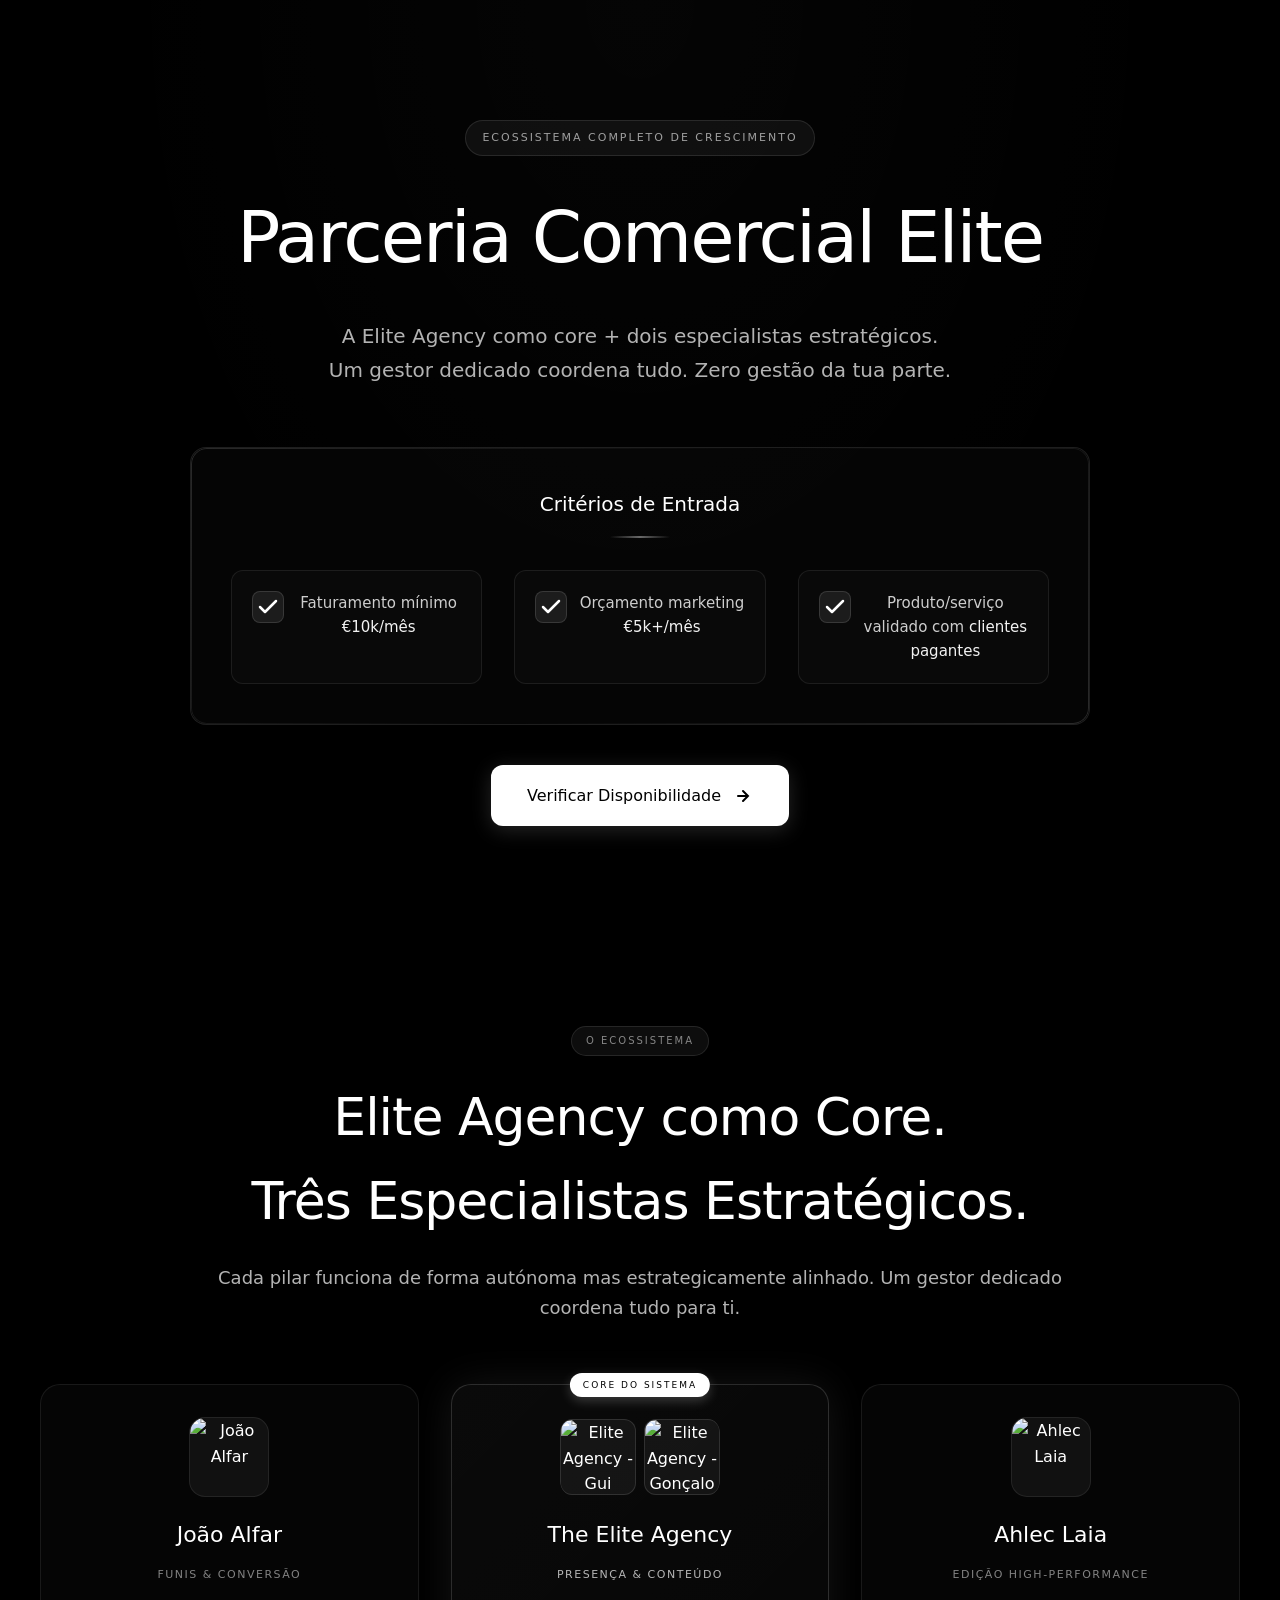
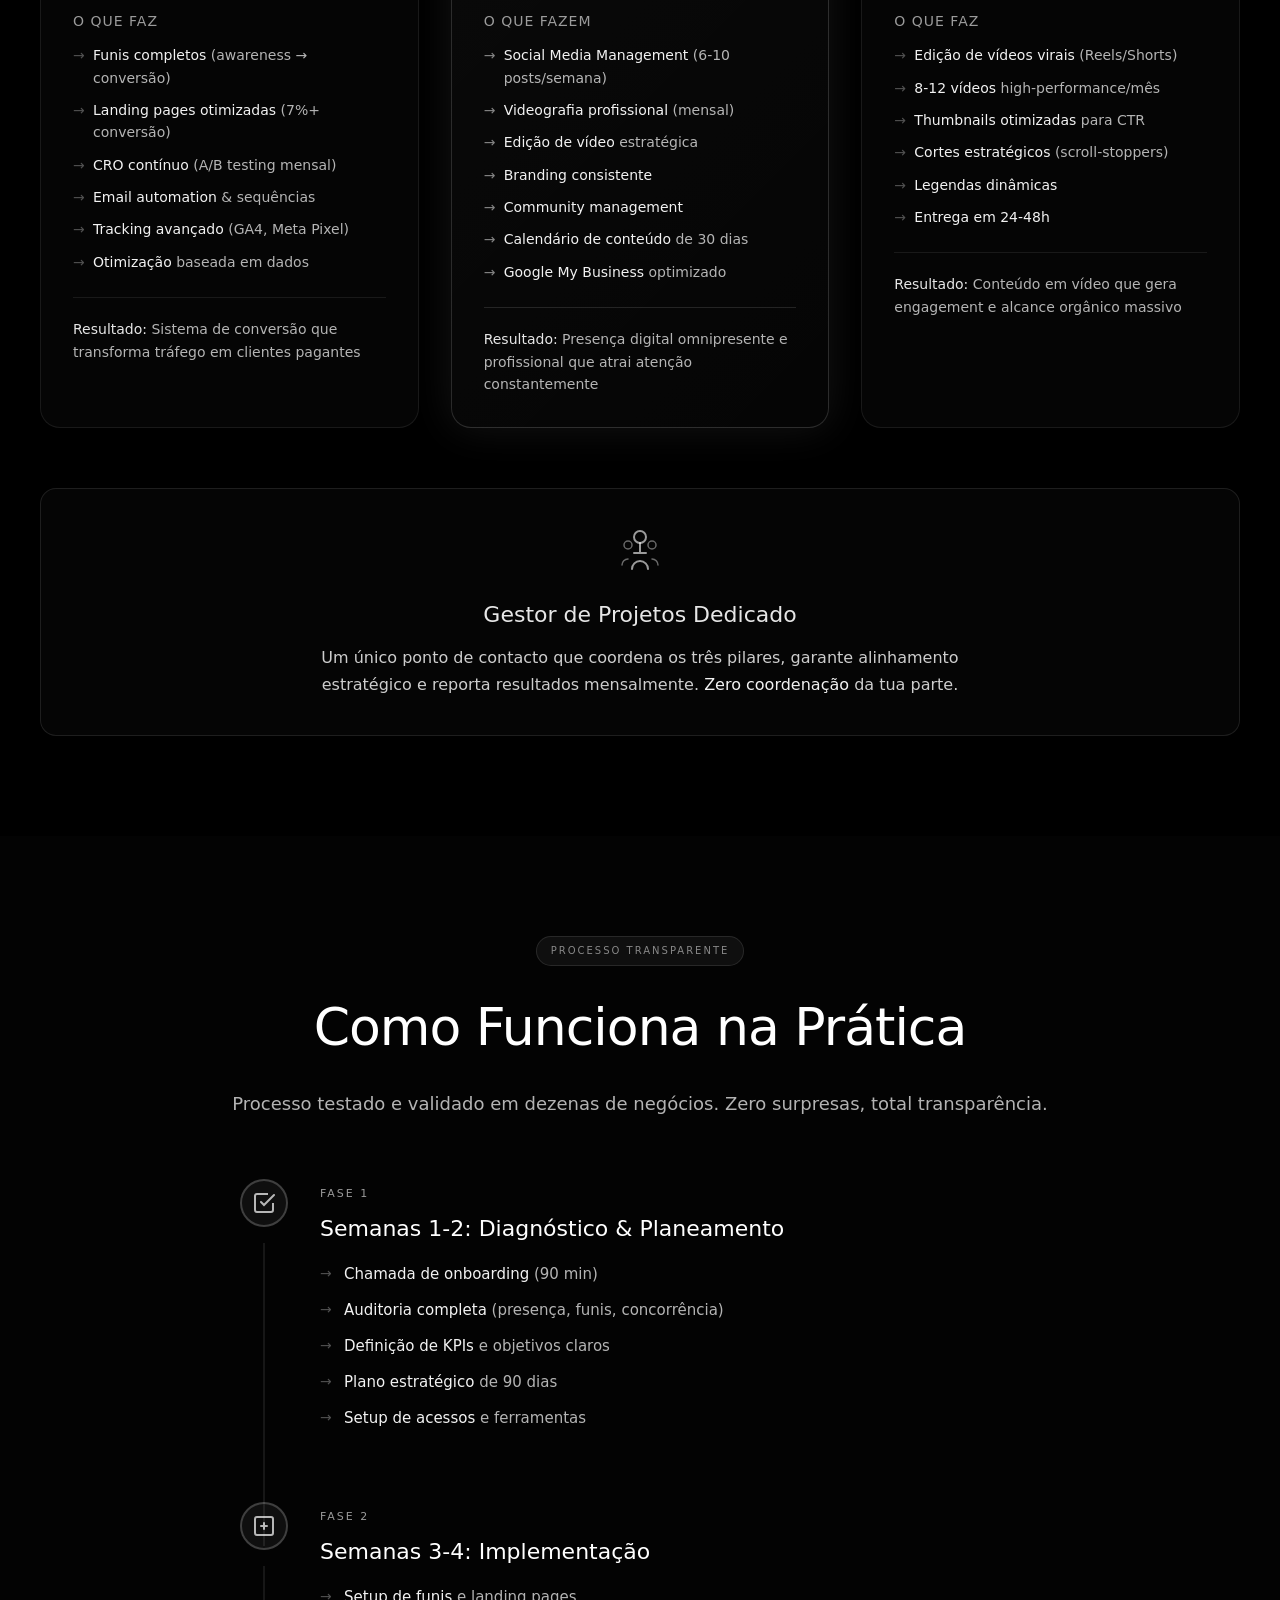
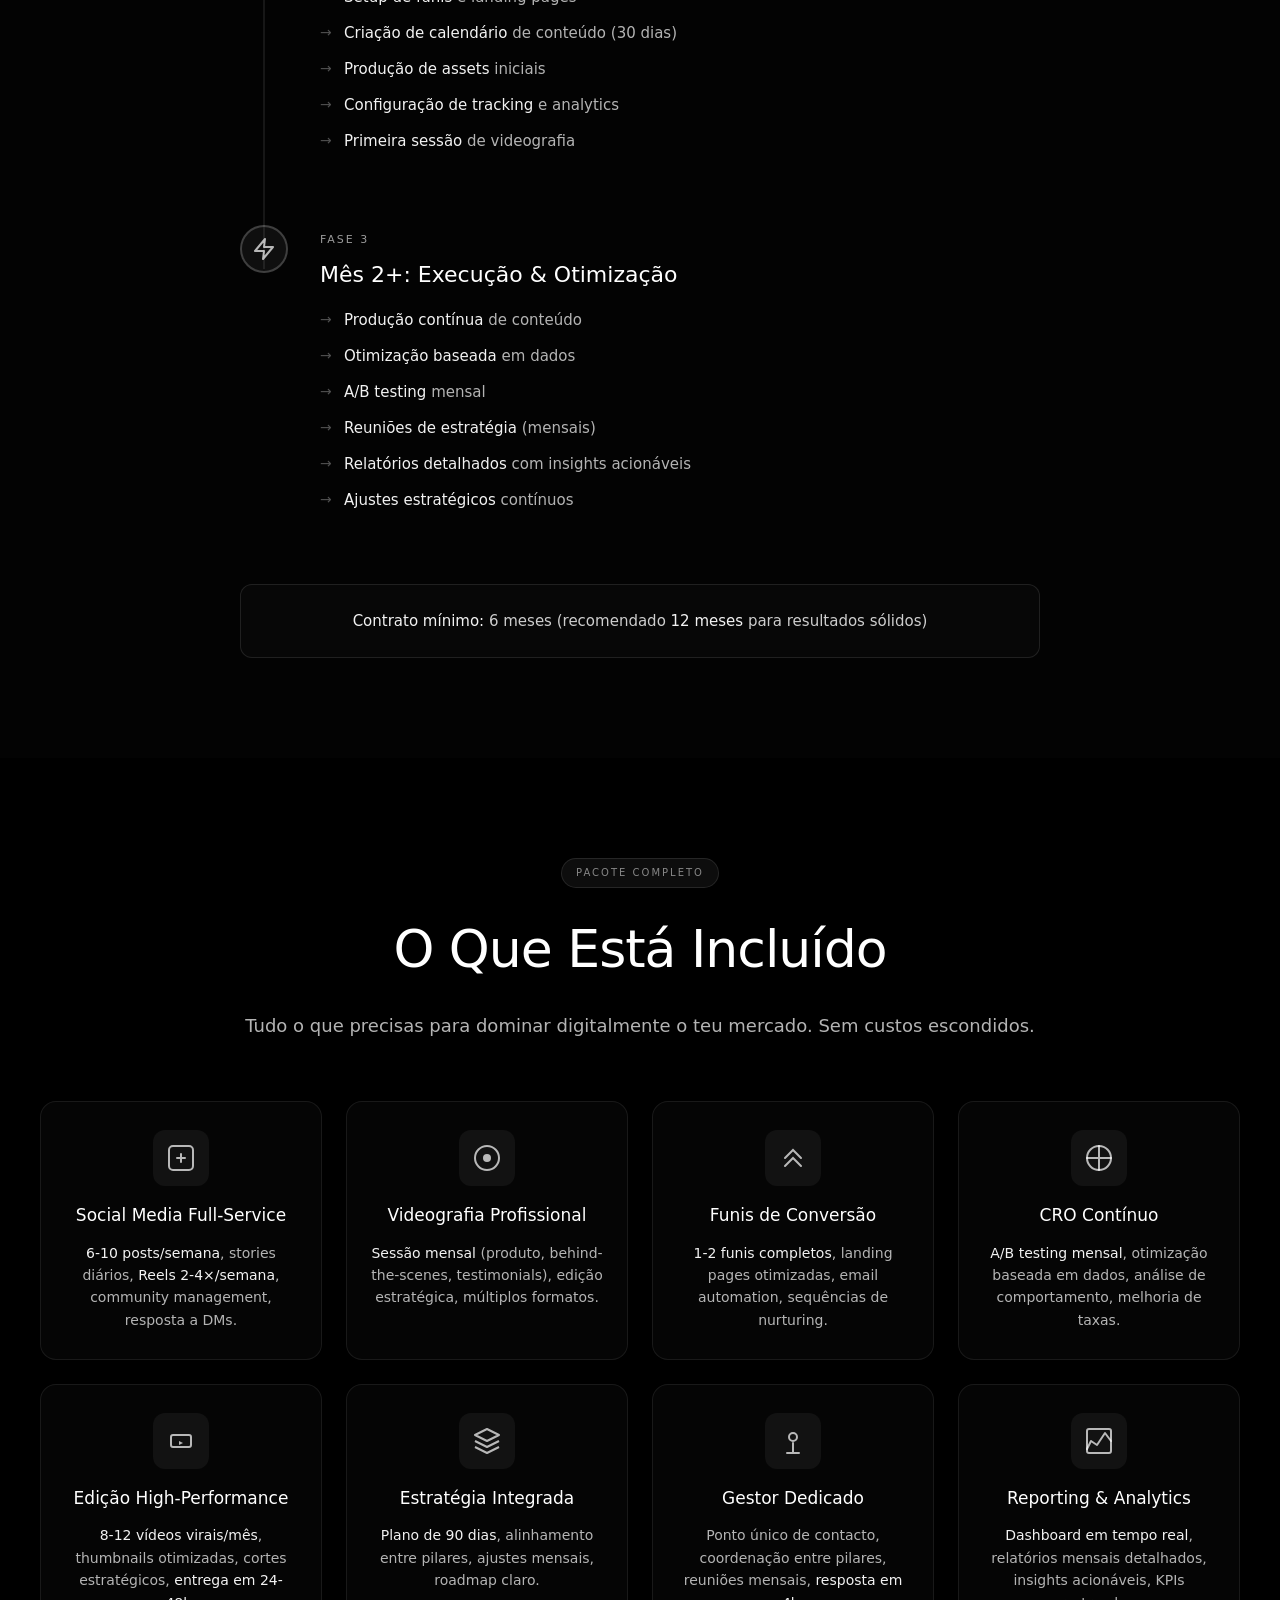
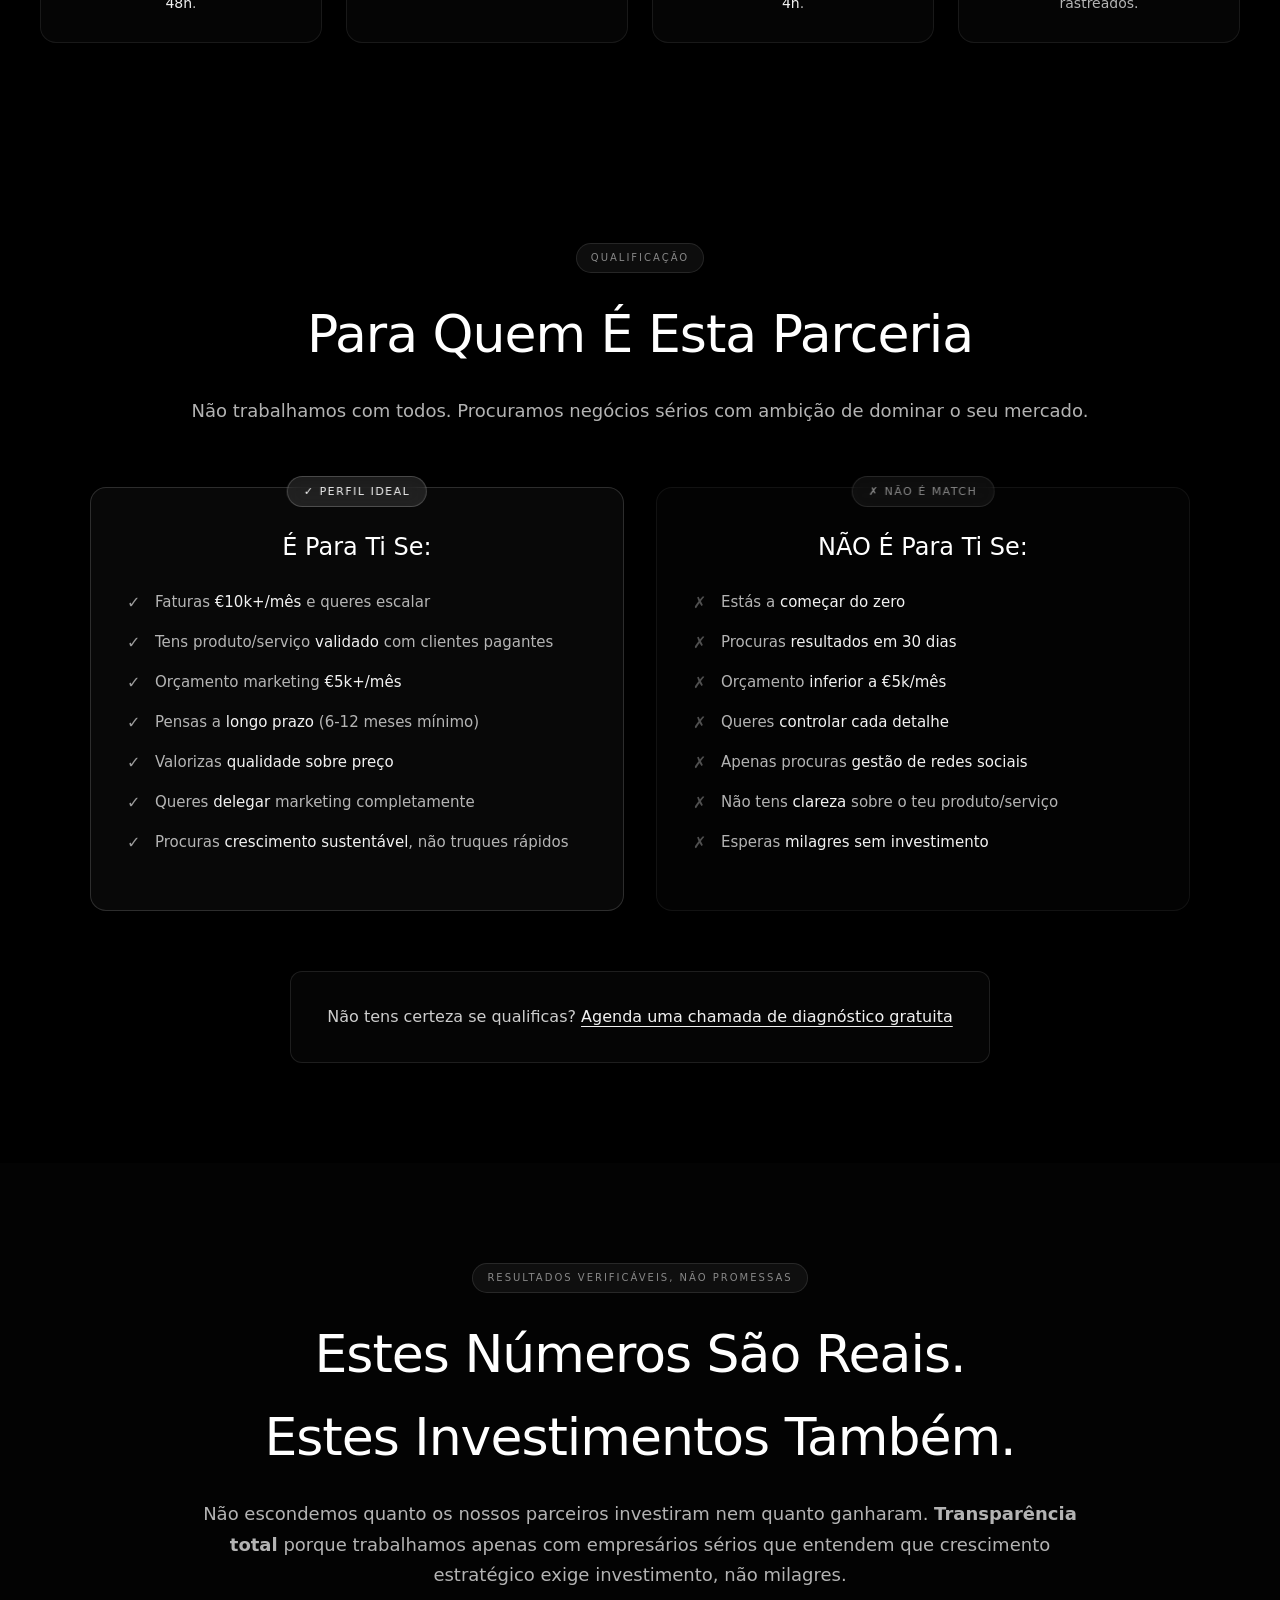
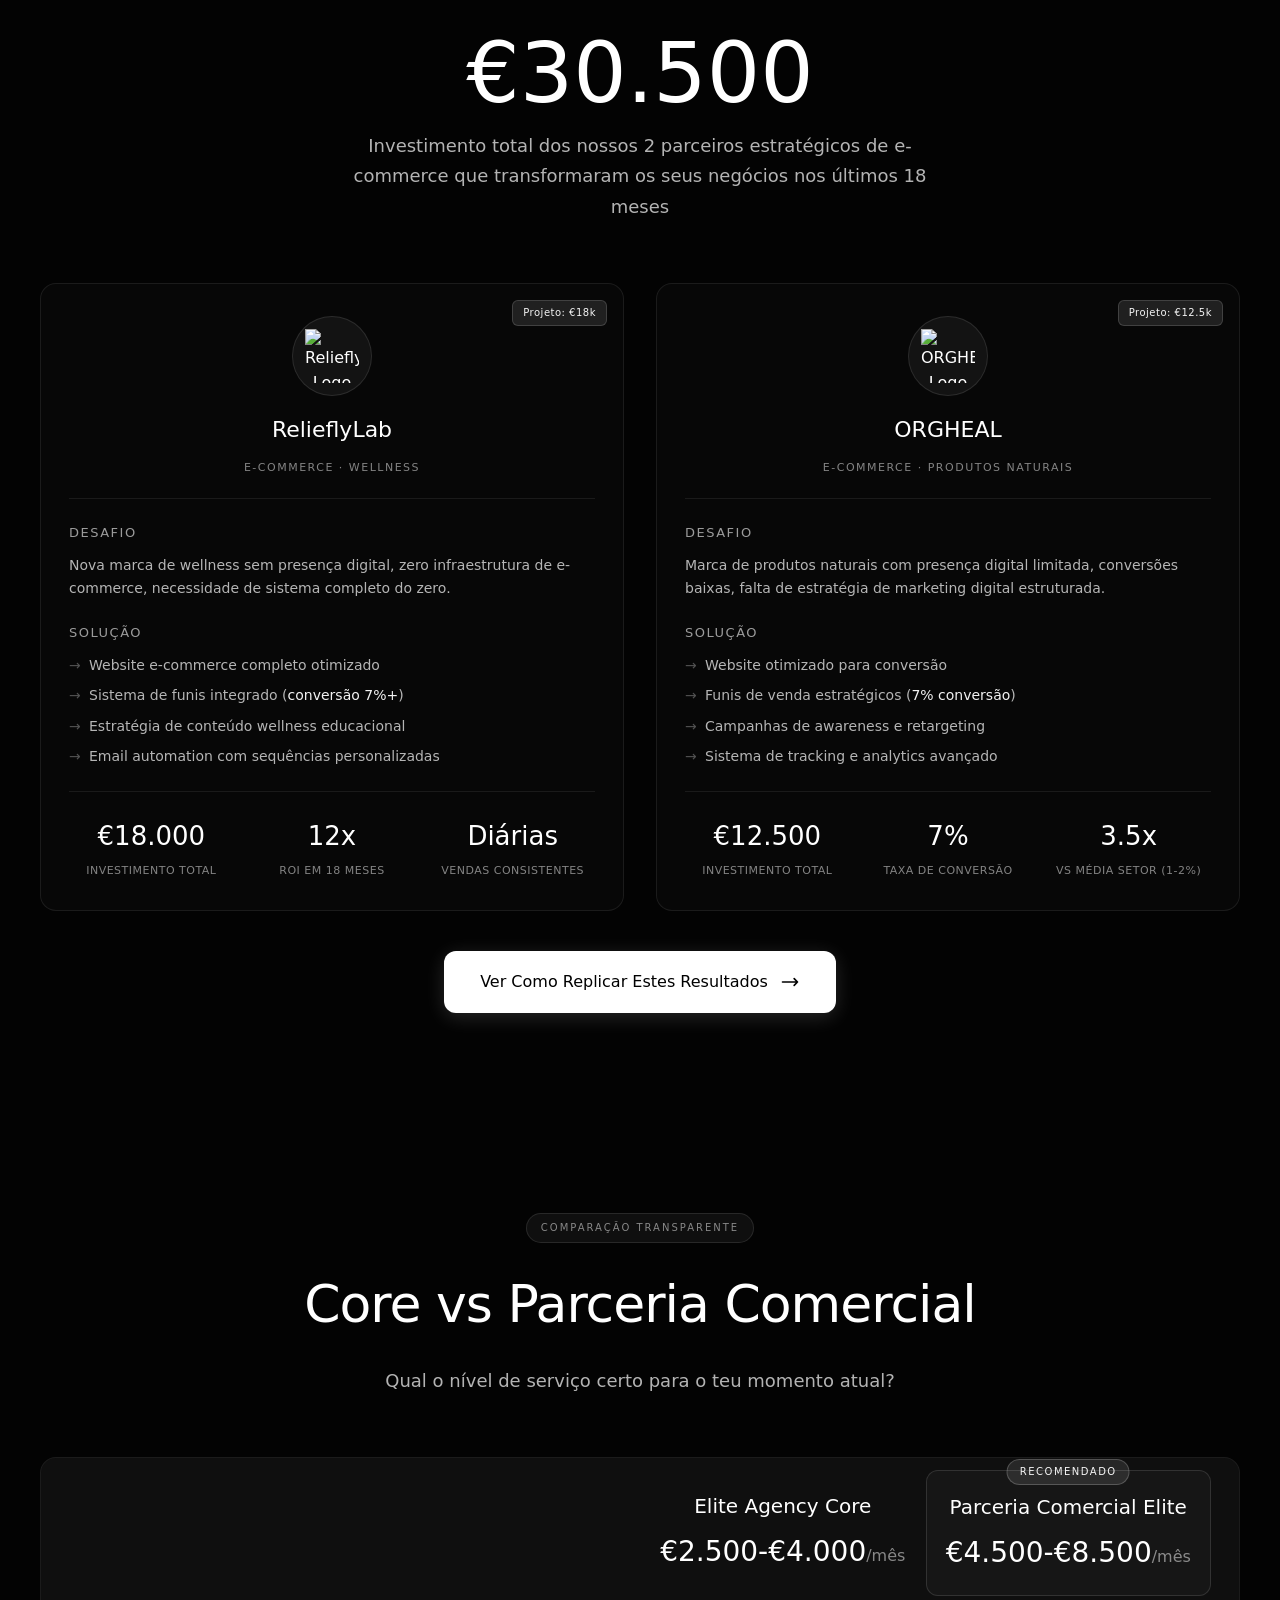
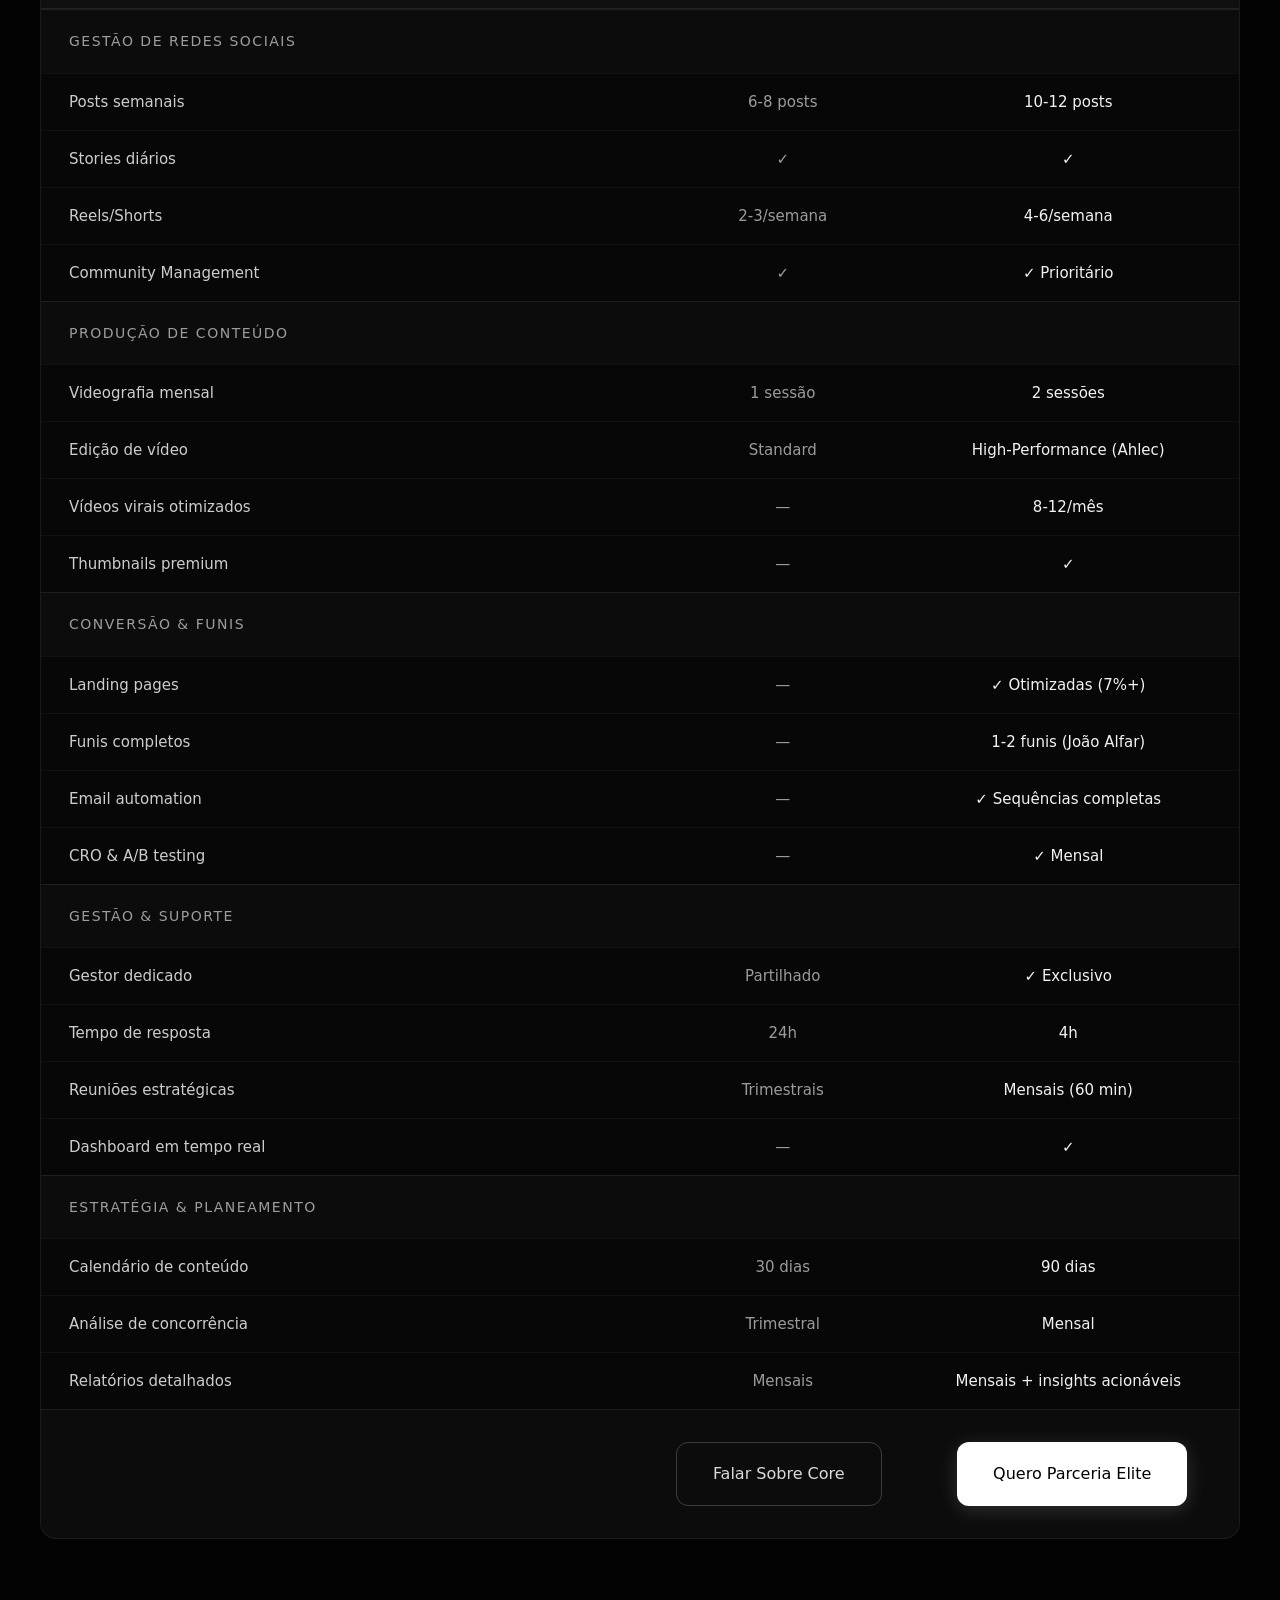
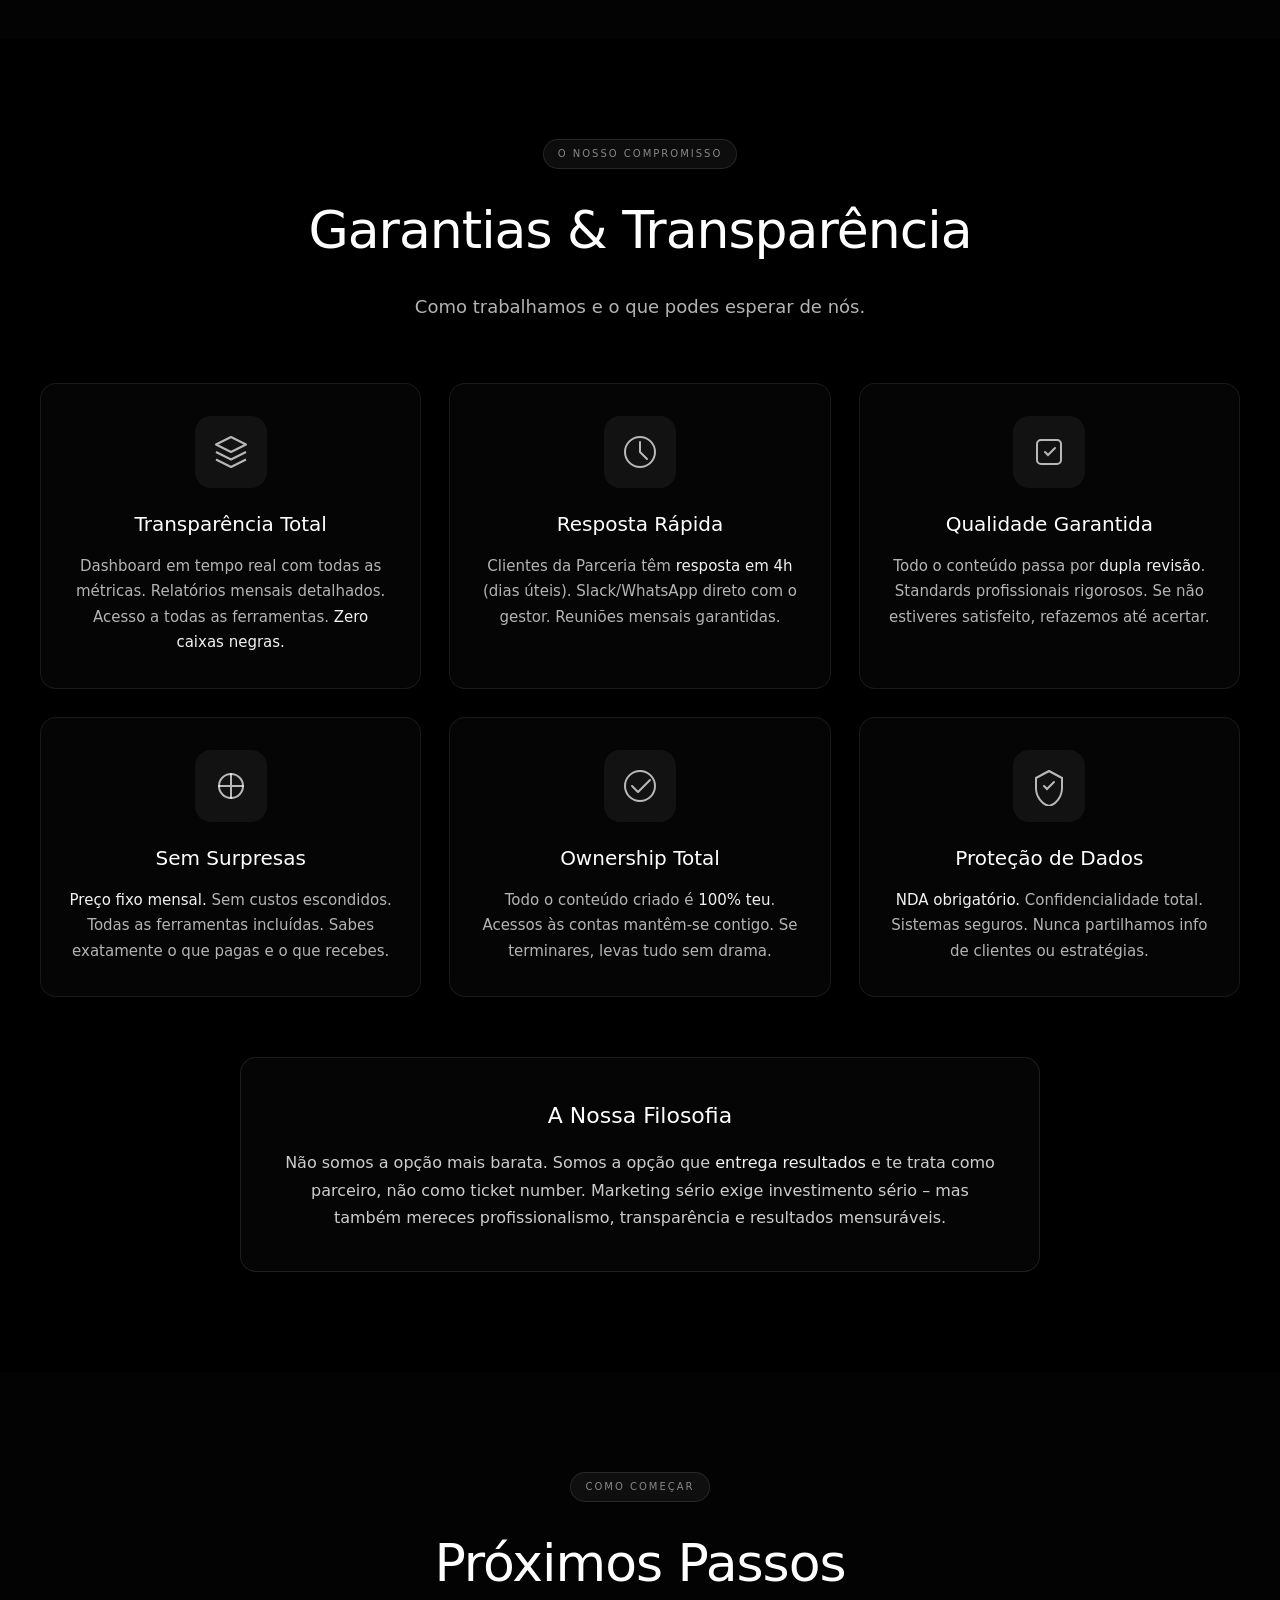
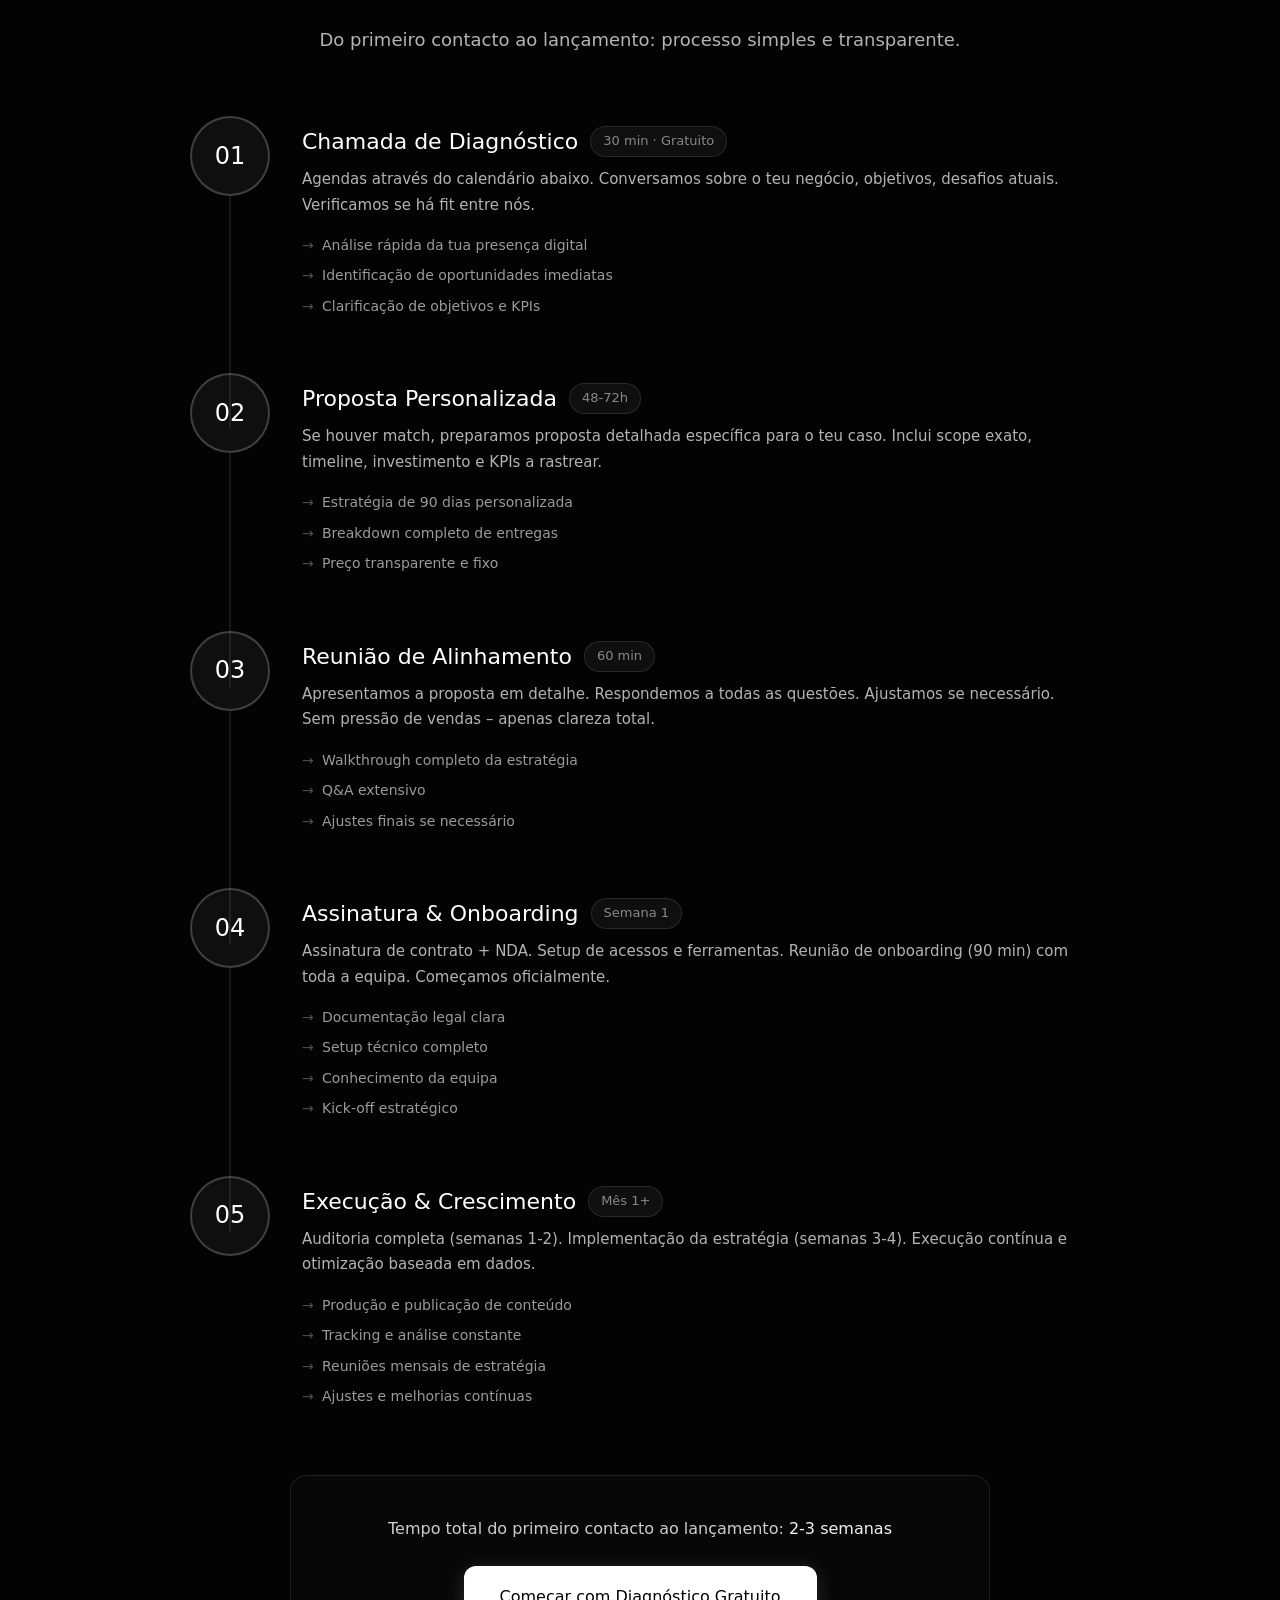
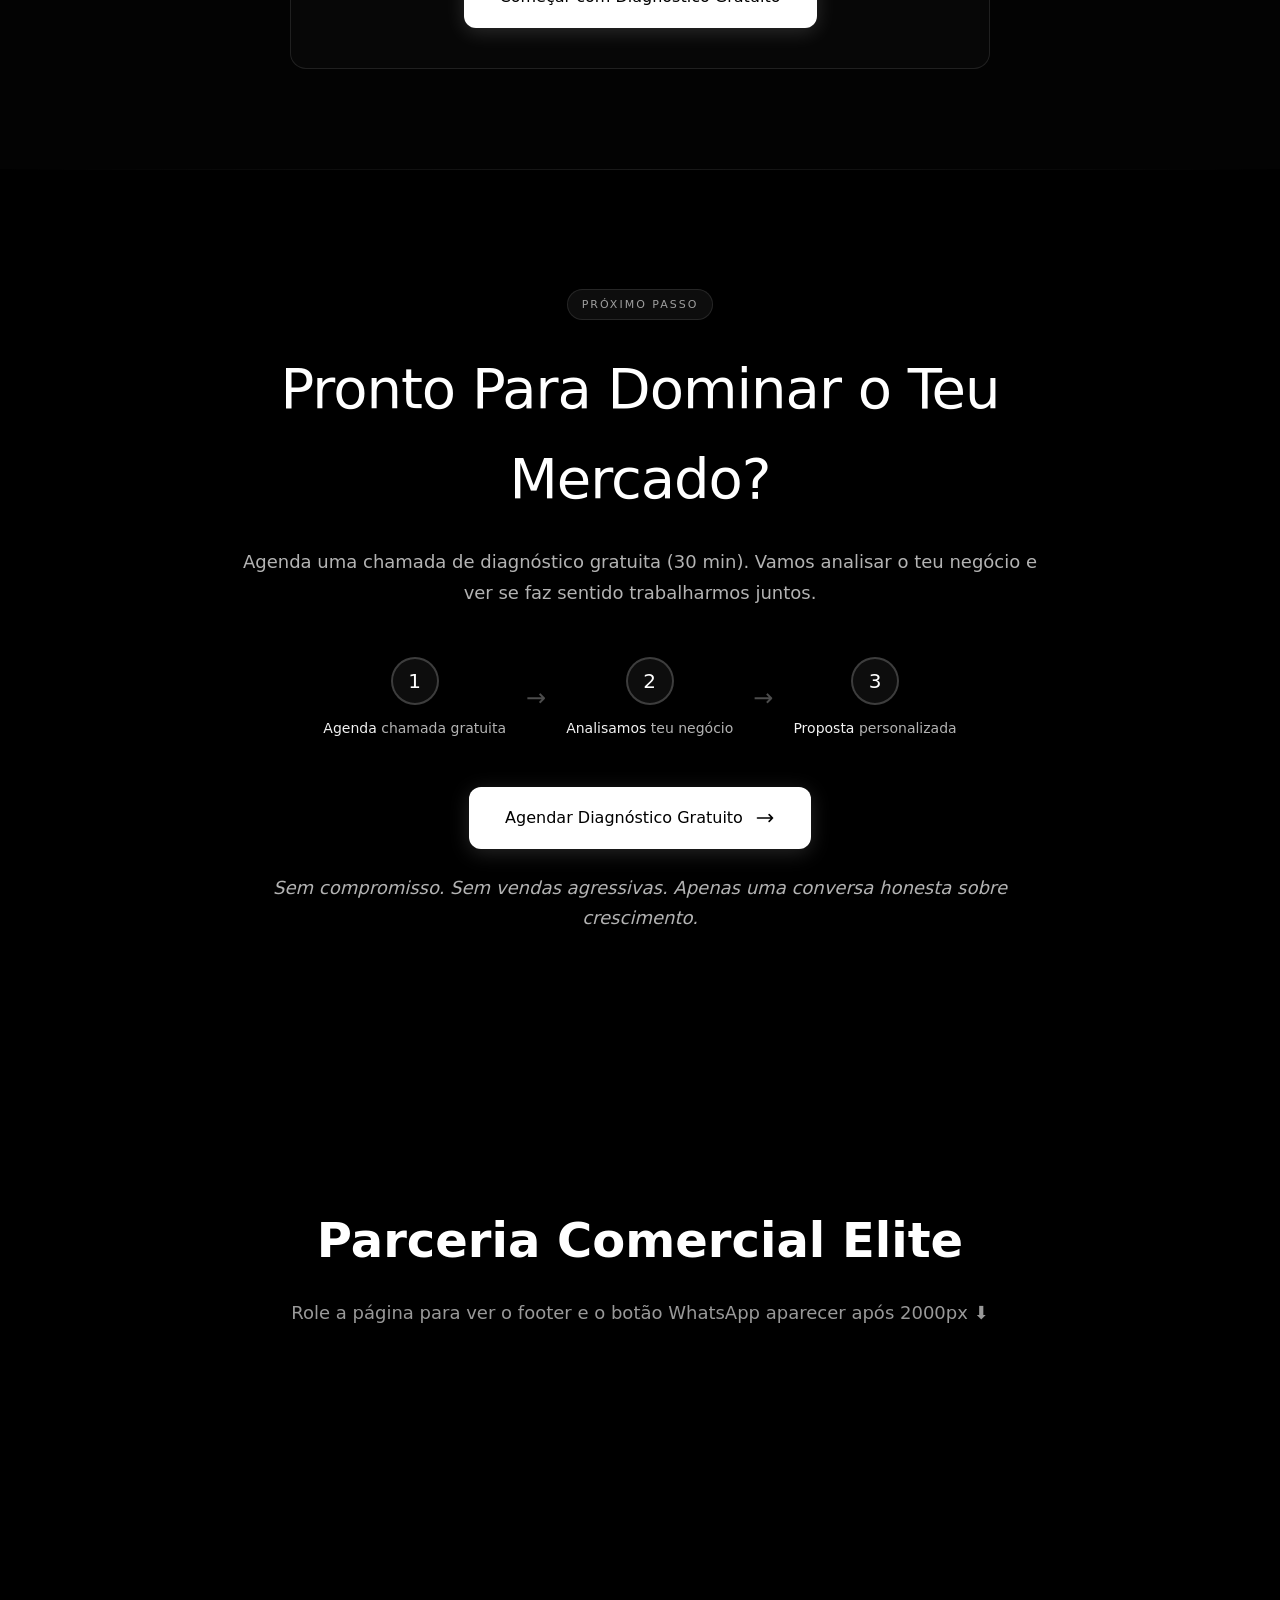
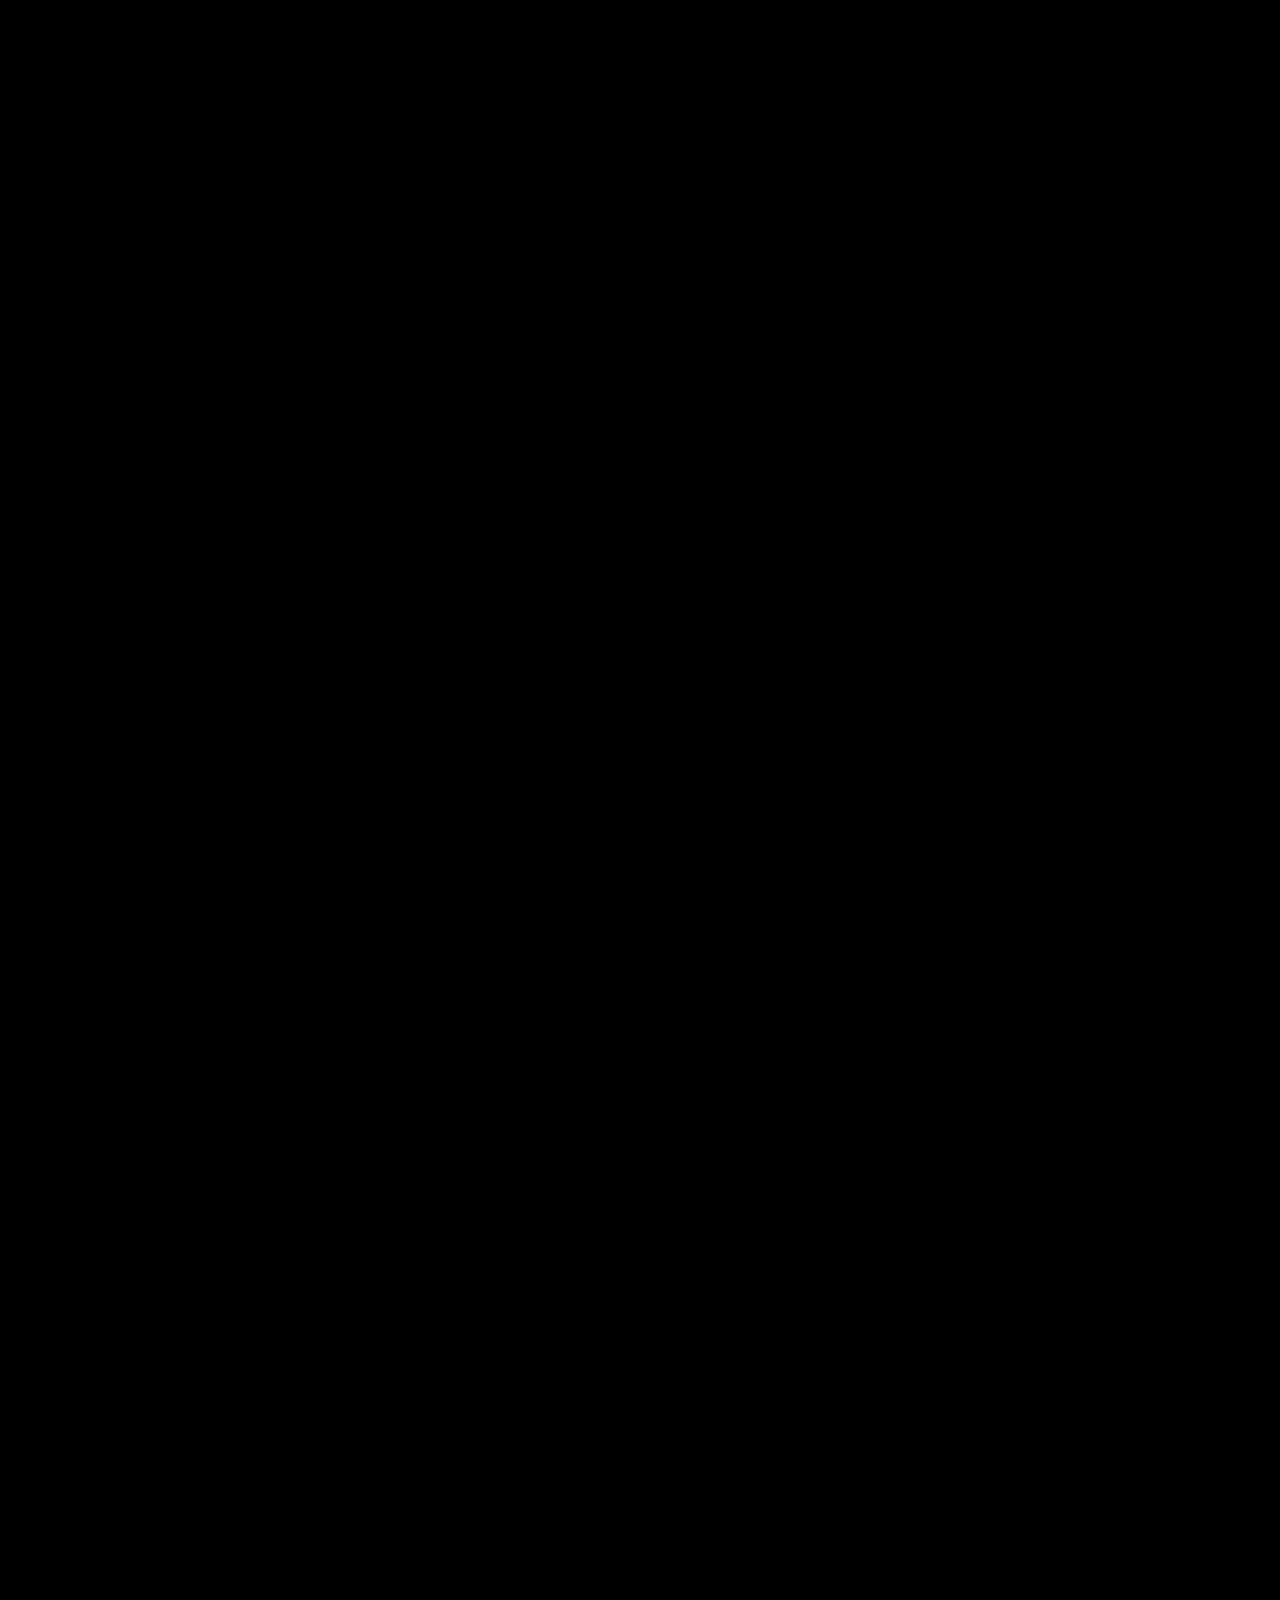
==== parceiro-comercial.html @ 6587f7e4 "Create parceiro-comercial.html" ====
<!DOCTYPE html>
<html lang="pt">
<head>
    <meta charset="UTF-8">
    <meta name="viewport" content="width=device-width, initial-scale=1.0, maximum-scale=5.0">
    <title>Parceria Comercial Elite — The Elite Agency</title>
    
    <!-- Favicon -->
    <link rel="icon" type="image/png" href="https://res.cloudinary.com/dooigd0d3/image/upload/v1766771870/GENERATION-removebg-preview_yfwn01.png">
    
    <style>
        /* ========== GLOBAL RESET & BASE ========== */
        * { margin: 0; padding: 0; box-sizing: border-box; }
        
        html, body {
            overflow-x: hidden;
            width: 100%;
            max-width: 100%;
        }
        
        body { 
            font-family: -apple-system, BlinkMacSystemFont, 'SF Pro Display', 'Inter', system-ui, sans-serif; 
            background: #000; 
            color: #fff; 
            line-height: 1.6; 
            -webkit-font-smoothing: antialiased;
        }
        
        .container { 
            max-width: 1400px; 
            margin: 0 auto; 
            padding: 0 40px;
            width: 100%;
        }
        
        .section { 
            padding: clamp(60px, 10vw, 140px) 0; 
            position: relative;
            width: 100%;
        }

        /* ========== SECTION 1: HERO + CRITÉRIOS ========== */
        .hero-partnership {
            padding: 120px 0 100px;
            text-align: center;
            background: radial-gradient(ellipse at top, rgba(255, 255, 255, 0.02) 0%, transparent 60%);
        }

        .hero-label {
            display: inline-block;
            font-size: 11px;
            font-weight: 400;
            letter-spacing: 2px;
            text-transform: uppercase;
            color: rgba(255, 255, 255, 0.6);
            background: rgba(255, 255, 255, 0.05);
            padding: 8px 16px;
            border-radius: 20px;
            border: 1px solid rgba(255, 255, 255, 0.1);
            margin-bottom: 24px;
        }

        .hero-title {
            font-size: clamp(48px, 8vw, 72px);
            font-weight: 200;
            margin-bottom: 24px;
            letter-spacing: -2px;
            color: #ffffff;
        }

        .hero-title strong {
            font-weight: 500;
        }

        .hero-description {
            font-size: 20px;
            font-weight: 200;
            color: rgba(255, 255, 255, 0.7);
            max-width: 800px;
            margin: 0 auto 60px;
            line-height: 1.7;
        }

        .qualification-box {
            max-width: 900px;
            margin: 0 auto 40px;
            background: rgba(255, 255, 255, 0.02);
            border: 1px solid rgba(255, 255, 255, 0.1);
            border-radius: 16px;
            padding: 40px;
            position: relative;
        }

        .qualification-box::before {
            content: '';
            position: absolute;
            inset: 0;
            border-radius: 16px;
            padding: 1px;
            background: linear-gradient(135deg, rgba(255, 255, 255, 0.15) 0%, transparent 50%, rgba(255, 255, 255, 0.15) 100%);
            -webkit-mask: linear-gradient(#fff 0 0) content-box, linear-gradient(#fff 0 0);
            -webkit-mask-composite: xor;
            mask-composite: exclude;
            pointer-events: none;
        }

        .qualification-box h3 {
            font-size: 20px;
            font-weight: 400;
            margin-bottom: 32px;
            text-align: center;
            color: #ffffff;
            position: relative;
        }

        .qualification-box h3::after {
            content: '';
            display: block;
            width: 60px;
            height: 2px;
            background: linear-gradient(90deg, transparent 0%, rgba(255, 255, 255, 0.4) 50%, transparent 100%);
            margin: 16px auto 0;
        }

        .criteria-grid {
            display: grid;
            grid-template-columns: repeat(3, 1fr);
            gap: 32px;
        }

        .criterion {
            display: flex;
            align-items: flex-start;
            gap: 12px;
            padding: 20px;
            background: rgba(255, 255, 255, 0.02);
            border: 1px solid rgba(255, 255, 255, 0.08);
            border-radius: 12px;
            transition: all 0.3s ease;
        }

        .criterion:hover {
            background: rgba(255, 255, 255, 0.04);
            border-color: rgba(255, 255, 255, 0.15);
            transform: translateY(-2px);
        }

        .criterion-icon {
            flex-shrink: 0;
            width: 32px;
            height: 32px;
            background: rgba(255, 255, 255, 0.08);
            border-radius: 8px;
            display: flex;
            align-items: center;
            justify-content: center;
            border: 1px solid rgba(255, 255, 255, 0.12);
        }

        .criterion-icon svg {
            stroke: rgba(255, 255, 255, 0.9);
        }

        .criterion p {
            font-size: 15px;
            font-weight: 200;
            color: rgba(255, 255, 255, 0.8);
            line-height: 1.6;
            margin: 0;
        }

        .criterion strong {
            color: rgba(255, 255, 255, 0.95);
            font-weight: 500;
        }

        .hero-cta {
            display: inline-flex;
            align-items: center;
            gap: 12px;
            background: #ffffff;
            color: #000000;
            padding: 18px 36px;
            border-radius: 12px;
            font-size: 16px;
            font-weight: 400;
            text-decoration: none;
            transition: all 0.3s ease;
            box-shadow: 0 4px 20px rgba(255, 255, 255, 0.15);
        }

        .hero-cta:hover {
            transform: translateY(-2px);
            box-shadow: 0 8px 32px rgba(255, 255, 255, 0.25);
        }

        .hero-cta svg {
            transition: transform 0.3s ease;
        }

        .hero-cta:hover svg {
            transform: translateX(4px);
        }

        /* ========== SECTION 2: ECOSSISTEMA (3 PILARES) ========== */
        .ecosystem {
            padding: 100px 0;
            background: #000000;
        }

        .section-label {
            display: inline-block;
            font-size: 10px;
            font-weight: 400;
            letter-spacing: 2px;
            text-transform: uppercase;
            color: rgba(255, 255, 255, 0.5);
            background: rgba(255, 255, 255, 0.05);
            padding: 6px 14px;
            border-radius: 20px;
            border: 1px solid rgba(255, 255, 255, 0.1);
            margin-bottom: 20px;
        }

        .section-intro {
            text-align: center;
            max-width: 800px;
            margin: 0 auto 80px;
        }

        .section-intro h2 {
            font-size: clamp(36px, 5vw, 52px);
            font-weight: 200;
            margin-bottom: 20px;
            letter-spacing: -1px;
            color: #ffffff;
        }

        .section-intro h2 strong {
            font-weight: 500;
        }

        .section-intro p {
            font-size: 18px;
            font-weight: 200;
            color: rgba(255, 255, 255, 0.7);
            line-height: 1.7;
        }

        .pillars-grid {
            display: grid;
            grid-template-columns: repeat(3, 1fr);
            gap: 32px;
            margin-bottom: 60px;
        }

        .pillar-card {
            background: rgba(255, 255, 255, 0.02);
            border: 1px solid rgba(255, 255, 255, 0.08);
            border-radius: 20px;
            padding: 32px;
            position: relative;
            transition: all 0.3s ease;
        }

        .pillar-card:hover {
            transform: translateY(-4px);
            border-color: rgba(255, 255, 255, 0.15);
        }

        .pillar-card.core {
            border-color: rgba(255, 255, 255, 0.15);
            background: linear-gradient(135deg, rgba(255, 255, 255, 0.04) 0%, rgba(255, 255, 255, 0.02) 100%);
            box-shadow: 0 0 40px rgba(255, 255, 255, 0.08);
        }

        .pillar-card.core:hover {
            border-color: rgba(255, 255, 255, 0.25);
            box-shadow: 0 0 60px rgba(255, 255, 255, 0.12);
        }

        .pillar-badge {
            position: absolute;
            top: -12px;
            left: 50%;
            transform: translateX(-50%);
            font-size: 9px;
            font-weight: 500;
            letter-spacing: 2px;
            text-transform: uppercase;
            padding: 4px 12px;
            border-radius: 20px;
        }

        .pillar-badge.core-badge {
            color: #000000;
            background: #ffffff;
            border: 1px solid rgba(255, 255, 255, 0.3);
            box-shadow: 0 4px 12px rgba(255, 255, 255, 0.2);
        }

        .pillar-header {
            margin-bottom: 24px;
            text-align: center;
        }

        .pillar-logo {
            width: 80px;
            height: 80px;
            background: rgba(255, 255, 255, 0.05);
            border-radius: 16px;
            display: flex;
            align-items: center;
            justify-content: center;
            margin: 0 auto 20px;
            overflow: hidden;
            border: 1px solid rgba(255, 255, 255, 0.08);
        }

        .pillar-logo img {
            width: 100%;
            height: 100%;
            object-fit: cover;
        }

        .pillar-logo.dual {
            width: 160px;
            display: flex;
            gap: 8px;
            padding: 0;
            background: transparent;
            border: none;
        }

        .pillar-logo.dual img {
            width: 76px;
            height: 76px;
            border-radius: 12px;
            border: 1px solid rgba(255, 255, 255, 0.12);
            background: rgba(255, 255, 255, 0.05);
            object-fit: cover;
        }

        .pillar-card.core .pillar-logo:not(.dual) {
            background: rgba(255, 255, 255, 0.08);
            border: 1px solid rgba(255, 255, 255, 0.12);
        }

        .pillar-header h3 {
            font-size: 22px;
            font-weight: 400;
            margin-bottom: 8px;
            color: #ffffff;
        }

        .pillar-tag {
            font-size: 11px;
            font-weight: 400;
            letter-spacing: 1.5px;
            text-transform: uppercase;
            color: rgba(255, 255, 255, 0.5);
        }

        .pillar-tag.gold {
            color: rgba(255, 255, 255, 0.7);
            font-weight: 400;
        }

        .pillar-body h4 {
            font-size: 14px;
            font-weight: 400;
            color: rgba(255, 255, 255, 0.6);
            margin-bottom: 12px;
            text-transform: uppercase;
            letter-spacing: 1px;
        }

        .pillar-body ul {
            list-style: none;
            margin-bottom: 24px;
        }

        .pillar-body li {
            font-size: 14px;
            font-weight: 200;
            color: rgba(255, 255, 255, 0.7);
            padding-left: 20px;
            position: relative;
            margin-bottom: 10px;
            line-height: 1.6;
        }

        .pillar-body li strong {
            font-weight: 500;
            color: rgba(255, 255, 255, 0.95);
        }

        .pillar-body li::before {
            content: '→';
            position: absolute;
            left: 0;
            color: rgba(255, 255, 255, 0.3);
            font-size: 14px;
        }

        .pillar-card.core .pillar-body li::before {
            color: rgba(255, 255, 255, 0.5);
        }

        .pillar-result {
            padding-top: 20px;
            border-top: 1px solid rgba(255, 255, 255, 0.08);
            font-size: 14px;
            font-weight: 200;
            color: rgba(255, 255, 255, 0.7);
            line-height: 1.6;
        }

        .pillar-result.gold {
            border-top-color: rgba(255, 255, 255, 0.12);
        }

        .pillar-result strong {
            font-weight: 500;
            color: rgba(255, 255, 255, 0.9);
        }

        .coordination-box {
            background: rgba(255, 255, 255, 0.02);
            border: 1px solid rgba(255, 255, 255, 0.1);
            border-radius: 16px;
            padding: 36px;
            text-align: center;
        }

        .coordination-box h4 {
            font-size: 22px;
            font-weight: 400;
            color: rgba(255, 255, 255, 0.9);
            margin-bottom: 12px;
        }

        .coordination-box p {
            font-size: 16px;
            font-weight: 200;
            color: rgba(255, 255, 255, 0.8);
            max-width: 700px;
            margin: 0 auto;
            line-height: 1.7;
        }

        .coordination-box p strong {
            font-weight: 500;
            color: rgba(255, 255, 255, 0.95);
        }

        /* ========== SECTION 3: COMO FUNCIONA (TIMELINE) ========== */
        .how-it-works {
            padding: 100px 0;
            background: rgba(255, 255, 255, 0.01);
        }

        .timeline {
            max-width: 800px;
            margin: 0 auto 60px;
        }

        .timeline-item {
            display: flex;
            gap: 32px;
            margin-bottom: 60px;
            position: relative;
        }

        .timeline-item::before {
            content: '';
            position: absolute;
            left: 23px;
            top: 64px;
            width: 2px;
            height: calc(100% + 40px);
            background: rgba(255, 255, 255, 0.08);
        }

        .timeline-item:last-child::before {
            display: none;
        }

        .timeline-marker {
            width: 48px;
            height: 48px;
            background: rgba(255, 255, 255, 0.05);
            border: 2px solid rgba(255, 255, 255, 0.2);
            border-radius: 50%;
            display: flex;
            align-items: center;
            justify-content: center;
            flex-shrink: 0;
            transition: all 0.3s ease;
        }

        .timeline-item:hover .timeline-marker {
            background: rgba(255, 255, 255, 0.08);
            border-color: rgba(255, 255, 255, 0.3);
        }

        .timeline-item:hover .timeline-marker svg {
            stroke: rgba(255, 255, 255, 0.95);
        }

        .timeline-content {
            flex: 1;
        }

        .timeline-phase {
            display: inline-block;
            font-size: 11px;
            font-weight: 500;
            letter-spacing: 2px;
            text-transform: uppercase;
            color: rgba(255, 255, 255, 0.6);
            margin-bottom: 8px;
        }

        .timeline-content h3 {
            font-size: 22px;
            font-weight: 200;
            margin-bottom: 16px;
            color: #ffffff;
        }

        .timeline-content h3 strong {
            font-weight: 500;
        }

        .timeline-content ul {
            list-style: none;
        }

        .timeline-content li {
            font-size: 15px;
            font-weight: 200;
            color: rgba(255, 255, 255, 0.7);
            padding-left: 24px;
            position: relative;
            margin-bottom: 12px;
            line-height: 1.6;
        }

        .timeline-content li strong {
            font-weight: 500;
            color: rgba(255, 255, 255, 0.95);
        }

        .timeline-content li::before {
            content: '→';
            position: absolute;
            left: 0;
            color: rgba(255, 255, 255, 0.3);
            font-size: 14px;
        }

        .timeline-footer {
            max-width: 800px;
            margin: 0 auto;
            padding: 24px;
            background: rgba(255, 255, 255, 0.02);
            border: 1px solid rgba(255, 255, 255, 0.1);
            border-radius: 12px;
            text-align: center;
        }

        .timeline-footer p {
            font-size: 15px;
            font-weight: 200;
            color: rgba(255, 255, 255, 0.8);
            margin: 0;
        }

        .timeline-footer strong {
            font-weight: 500;
            color: rgba(255, 255, 255, 0.95);
        }

        /* ========== SECTION 4: O QUE ESTÁ INCLUÍDO ========== */
        .whats-included {
            padding: 100px 0;
            background: #000000;
        }

        .features-grid {
            display: grid;
            grid-template-columns: repeat(4, 1fr);
            gap: 24px;
        }

        .feature-card {
            background: rgba(255, 255, 255, 0.02);
            border: 1px solid rgba(255, 255, 255, 0.08);
            border-radius: 16px;
            padding: 28px 24px;
            text-align: center;
            transition: all 0.3s ease;
        }

        .feature-card:hover {
            transform: translateY(-4px);
            border-color: rgba(255, 255, 255, 0.15);
            background: rgba(255, 255, 255, 0.04);
        }

        .feature-icon {
            width: 56px;
            height: 56px;
            background: rgba(255, 255, 255, 0.05);
            border-radius: 12px;
            display: flex;
            align-items: center;
            justify-content: center;
            margin: 0 auto 16px;
            transition: all 0.3s ease;
        }

        .feature-card:hover .feature-icon {
            background: rgba(255, 255, 255, 0.08);
        }

        .feature-card:hover .feature-icon svg {
            stroke: rgba(255, 255, 255, 0.95);
            fill: rgba(255, 255, 255, 0.95);
        }

        .feature-card h3 {
            font-size: 17px;
            font-weight: 400;
            margin-bottom: 12px;
            color: #ffffff;
        }

        .feature-card p {
            font-size: 14px;
            font-weight: 200;
            color: rgba(255, 255, 255, 0.7);
            line-height: 1.6;
        }

        .feature-card p strong {
            font-weight: 500;
            color: rgba(255, 255, 255, 0.95);
        }

        /* ========== SECTION 5: PARA QUEM É ========== */
        .target-audience {
            padding: 100px 0;
            background: #000000;
        }

        .audience-grid {
            display: grid;
            grid-template-columns: repeat(2, 1fr);
            gap: 32px;
            max-width: 1100px;
            margin: 0 auto 60px;
        }

        .audience-card {
            background: rgba(255, 255, 255, 0.02);
            border: 1px solid rgba(255, 255, 255, 0.08);
            border-radius: 16px;
            padding: 40px 36px;
            position: relative;
        }

        .audience-card.ideal {
            border-color: rgba(255, 255, 255, 0.15);
            background: rgba(255, 255, 255, 0.03);
        }

        .audience-card.not-ideal {
            border-color: rgba(255, 255, 255, 0.06);
            background: rgba(255, 255, 255, 0.01);
        }

        .card-badge {
            position: absolute;
            top: -12px;
            left: 50%;
            transform: translateX(-50%);
            font-size: 11px;
            font-weight: 500;
            letter-spacing: 1.5px;
            text-transform: uppercase;
            padding: 6px 16px;
            border-radius: 20px;
            backdrop-filter: blur(10px);
        }

        .ideal-badge {
            background: rgba(255, 255, 255, 0.1);
            color: rgba(255, 255, 255, 0.95);
            border: 1px solid rgba(255, 255, 255, 0.2);
        }

        .not-badge {
            background: rgba(255, 255, 255, 0.05);
            color: rgba(255, 255, 255, 0.5);
            border: 1px solid rgba(255, 255, 255, 0.1);
        }

        .audience-card h3 {
            font-size: 24px;
            font-weight: 400;
            color: #ffffff;
            margin-bottom: 24px;
            text-align: center;
        }

        .audience-card ul {
            list-style: none;
            padding: 0;
            margin: 0;
        }

        .audience-card li {
            font-size: 15px;
            font-weight: 200;
            color: rgba(255, 255, 255, 0.7);
            padding-left: 28px;
            position: relative;
            margin-bottom: 16px;
            line-height: 1.6;
        }

        .audience-card.ideal li::before {
            content: '✓';
            position: absolute;
            left: 0;
            color: rgba(255, 255, 255, 0.6);
            font-size: 16px;
            font-weight: 500;
        }

        .audience-card.not-ideal li::before {
            content: '✗';
            position: absolute;
            left: 0;
            color: rgba(255, 255, 255, 0.3);
            font-size: 16px;
            font-weight: 500;
        }

        .audience-card li strong {
            font-weight: 500;
            color: rgba(255, 255, 255, 0.95);
        }

        .audience-cta {
            text-align: center;
            max-width: 700px;
            margin: 0 auto;
            padding: 32px;
            background: rgba(255, 255, 255, 0.02);
            border: 1px solid rgba(255, 255, 255, 0.1);
            border-radius: 12px;
        }

        .audience-cta p {
            font-size: 16px;
            font-weight: 200;
            color: rgba(255, 255, 255, 0.8);
            margin: 0;
        }

        .audience-cta a {
            font-weight: 500;
            color: rgba(255, 255, 255, 0.95);
            text-decoration: underline;
            text-underline-offset: 4px;
            transition: all 0.3s ease;
        }

        .audience-cta a:hover {
            color: #ffffff;
            text-decoration-thickness: 2px;
        }

        /* ========== RESPONSIVE ========== */
        @media (max-width: 1024px) {
            .pillars-grid {
                grid-template-columns: 1fr;
                max-width: 600px;
                margin-left: auto;
                margin-right: auto;
            }
            
            .pillar-card.core {
                order: -1;
            }

            .features-grid {
                grid-template-columns: repeat(2, 1fr);
            }

            .audience-grid {
                grid-template-columns: 1fr;
                max-width: 600px;
            }
        }
        
        @media (max-width: 768px) {
            .container { padding: 0 25px; }
            
            .hero-partnership {
                padding: 80px 0 60px;
            }
            
            .qualification-box {
                padding: 32px 20px;
            }
            
            .criteria-grid {
                grid-template-columns: 1fr;
                gap: 16px;
            }
            
            .criterion {
                padding: 16px;
            }
            
            .hero-title {
                font-size: 40px;
            }
            
            .hero-description {
                font-size: 18px;
                margin-bottom: 48px;
            }

            .ecosystem,
            .how-it-works,
            .whats-included,
            .target-audience {
                padding: 60px 0;
            }
            
            .section-intro {
                margin-bottom: 60px;
            }
            
            .pillar-card {
                padding: 28px 20px;
            }
            
            .pillar-logo {
                width: 64px;
                height: 64px;
            }
            
            .pillar-logo.dual {
                width: 136px;
            }
            
            .pillar-logo.dual img {
                width: 64px;
                height: 64px;
            }
            
            .coordination-box {
                padding: 28px 20px;
            }

            .timeline-item {
                gap: 20px;
            }
            
            .timeline-marker {
                width: 40px;
                height: 40px;
            }
            
            .timeline-marker svg {
                width: 20px;
                height: 20px;
            }
            
            .timeline-item::before {
                left: 19px;
            }
            
            .timeline-content h3 {
                font-size: 20px;
            }

            .features-grid {
                grid-template-columns: 1fr;
                max-width: 500px;
                margin: 0 auto;
            }

            .audience-card {
                padding: 32px 24px;
            }
        }
    </style>
</head>
<body>

<!-- ==================== SECTION 1: HERO + CRITÉRIOS ==================== -->
<section class="hero-partnership">
    <div class="container">
        <span class="hero-label">Ecossistema Completo de Crescimento</span>
        <h1 class="hero-title">
            Parceria Comercial <strong>Elite</strong>
        </h1>
        <p class="hero-description">
            A Elite Agency como core + dois especialistas estratégicos.<br>
            Um gestor dedicado coordena tudo. Zero gestão da tua parte.
        </p>
        
        <!-- Critérios de Qualificação -->
        <div class="qualification-box">
            <h3>Critérios de Entrada</h3>
            <div class="criteria-grid">
                <div class="criterion">
                    <div class="criterion-icon">
                        <svg width="24" height="24" viewBox="0 0 24 24" fill="none">
                            <path d="M20 6L9 17l-5-5" stroke="currentColor" stroke-width="2.5" stroke-linecap="round" stroke-linejoin="round"/>
                        </svg>
                    </div>
                    <p>Faturamento mínimo <strong>€10k/mês</strong></p>
                </div>
                <div class="criterion">
                    <div class="criterion-icon">
                        <svg width="24" height="24" viewBox="0 0 24 24" fill="none">
                            <path d="M20 6L9 17l-5-5" stroke="currentColor" stroke-width="2.5" stroke-linecap="round" stroke-linejoin="round"/>
                        </svg>
                    </div>
                    <p>Orçamento marketing <strong>€5k+/mês</strong></p>
                </div>
                <div class="criterion">
                    <div class="criterion-icon">
                        <svg width="24" height="24" viewBox="0 0 24 24" fill="none">
                            <path d="M20 6L9 17l-5-5" stroke="currentColor" stroke-width="2.5" stroke-linecap="round" stroke-linejoin="round"/>
                        </svg>
                    </div>
                    <p>Produto/serviço validado com <strong>clientes pagantes</strong></p>
                </div>
            </div>
        </div>

        <!-- CTA 1: HERO - Verificar Disponibilidade -->
        <a href="https://wa.me/351924132341?text=Ol%C3%A1!%20Estou%20interessado%20na%20**Parceria%20Comercial%20Elite**.%0A%0A%F0%9F%93%8B%20**Contexto%20do%20neg%C3%B3cio%3A**%0A%E2%80%A2%20Tipo%20de%20neg%C3%B3cio%3A%20%5Bdescreve%5D%0A%E2%80%A2%20Faturamento%20mensal%3A%20%5Bex%3A%20%E2%82%AC10k%2B%5D%0A%E2%80%A2%20Or%C3%A7amento%20marketing%3A%20%5Bex%3A%20%E2%82%AC5k%2B%5D%0A%E2%80%A2%20Objetivo%20principal%3A%20%5Bescalar%2Fdominar%20mercado%2Fetc%5D%0A%0AGostaria%20de%20verificar%20se%20qualificamo%20e%20se%20h%C3%A1%20disponibilidade.%20Quando%20podemos%20falar%3F" 
           class="hero-cta" 
           target="_blank" 
           rel="noopener noreferrer">
            <span>Verificar Disponibilidade</span>
            <svg width="20" height="20" viewBox="0 0 20 20" fill="none">
                <path d="M5 10h10m-5-5l5 5-5 5" stroke="currentColor" stroke-width="2" stroke-linecap="round"/>
            </svg>
        </a>
    </div>
</section>

<!-- ==================== SECTION 2: O ECOSSISTEMA (3 PILARES) ==================== -->
<section class="ecosystem">
    <div class="container">
        <div class="section-intro">
            <span class="section-label">O Ecossistema</span>
            <h2>Elite Agency como Core.<br><strong>Três Especialistas</strong> Estratégicos.</h2>
            <p>Cada pilar funciona de forma autónoma mas estrategicamente alinhado. Um gestor dedicado coordena tudo para ti.</p>
        </div>

        <div class="pillars-grid">
            
            <!-- Pilar 1: João Alfar -->
            <div class="pillar-card">
                <div class="pillar-header">
                    <div class="pillar-logo">
                        <img src="https://res.cloudinary.com/dooigd0d3/image/upload/v1769610434/profile_pic_2.1_2026_square_nlhy5h.png" alt="João Alfar">
                    </div>
                    <h3>João Alfar</h3>
                    <span class="pillar-tag">Funis & Conversão</span>
                </div>
                <div class="pillar-body">
                    <h4>O Que Faz</h4>
                    <ul>
                        <li><strong>Funis completos</strong> (awareness → conversão)</li>
                        <li><strong>Landing pages otimizadas</strong> (7%+ conversão)</li>
                        <li><strong>CRO contínuo</strong> (A/B testing mensal)</li>
                        <li><strong>Email automation</strong> & sequências</li>
                        <li><strong>Tracking avançado</strong> (GA4, Meta Pixel)</li>
                        <li><strong>Otimização</strong> baseada em dados</li>
                    </ul>
                    <div class="pillar-result">
                        <strong>Resultado:</strong> Sistema de conversão que transforma tráfego em clientes pagantes
                    </div>
                </div>
            </div>

            <!-- Pilar 2: Elite Agency (CORE - NO MEIO) -->
            <div class="pillar-card core">
                <div class="pillar-badge core-badge">CORE DO SISTEMA</div>
                <div class="pillar-header">
                    <div class="pillar-logo dual">
                        <img src="https://res.cloudinary.com/dooigd0d3/image/upload/v1769021554/67d0aa2a-ec54-42ca-b990-fda2e3476f0b.png" alt="Elite Agency - Gui">
                        <img src="https://res.cloudinary.com/dooigd0d3/image/upload/v1771086473/Professional_aesthetic_portrait_photography_of_a_h-1771086452102_rwxiqb.png" alt="Elite Agency - Gonçalo">
                    </div>
                    <h3>The Elite Agency</h3>
                    <span class="pillar-tag gold">Presença & Conteúdo</span>
                </div>
                <div class="pillar-body">
                    <h4>O Que Fazem</h4>
                    <ul>
                        <li><strong>Social Media Management</strong> (6-10 posts/semana)</li>
                        <li><strong>Videografia profissional</strong> (mensal)</li>
                        <li><strong>Edição de vídeo</strong> estratégica</li>
                        <li><strong>Branding consistente</strong></li>
                        <li><strong>Community management</strong></li>
                        <li><strong>Calendário de conteúdo</strong> de 30 dias</li>
                        <li><strong>Google My Business</strong> optimizado</li>
                    </ul>
                    <div class="pillar-result gold">
                        <strong>Resultado:</strong> Presença digital omnipresente e profissional que atrai atenção constantemente
                    </div>
                </div>
            </div>

            <!-- Pilar 3: Ahlec Laia -->
            <div class="pillar-card">
                <div class="pillar-header">
                    <div class="pillar-logo">
                        <img src="https://res.cloudinary.com/dooigd0d3/image/upload/v1771086472/Professional_aesthetic_portrait_photography_of_a_h-1771086460153_qwbemo.png" alt="Ahlec Laia">
                    </div>
                    <h3>Ahlec Laia</h3>
                    <span class="pillar-tag">Edição High-Performance</span>
                </div>
                <div class="pillar-body">
                    <h4>O Que Faz</h4>
                    <ul>
                        <li><strong>Edição de vídeos virais</strong> (Reels/Shorts)</li>
                        <li><strong>8-12 vídeos</strong> high-performance/mês</li>
                        <li><strong>Thumbnails otimizadas</strong> para CTR</li>
                        <li><strong>Cortes estratégicos</strong> (scroll-stoppers)</li>
                        <li><strong>Legendas dinâmicas</strong></li>
                        <li><strong>Entrega em 24-48h</strong></li>
                    </ul>
                    <div class="pillar-result">
                        <strong>Resultado:</strong> Conteúdo em vídeo que gera engagement e alcance orgânico massivo
                    </div>
                </div>
            </div>

        </div>

        <!-- Coordenação -->
        <div class="coordination-box">
            <svg width="48" height="48" viewBox="0 0 48 48" fill="none" style="margin-bottom: 16px;">
                <circle cx="24" cy="12" r="6" stroke="rgba(255, 255, 255, 0.6)" stroke-width="2"/>
                <path d="M16 44c0-4.418 3.582-8 8-8s8 3.582 8 8" stroke="rgba(255, 255, 255, 0.6)" stroke-width="2" stroke-linecap="round"/>
                <circle cx="12" cy="20" r="4" stroke="rgba(255, 255, 255, 0.4)" stroke-width="1.5"/>
                <circle cx="36" cy="20" r="4" stroke="rgba(255, 255, 255, 0.4)" stroke-width="1.5"/>
                <path d="M6 40c0-3.314 2.686-6 6-6M42 40c0-3.314-2.686-6-6-6" stroke="rgba(255, 255, 255, 0.4)" stroke-width="1.5" stroke-linecap="round"/>
                <path d="M24 18v10M18 28h12" stroke="rgba(255, 255, 255, 0.6)" stroke-width="2" stroke-linecap="round"/>
            </svg>
            <h4>Gestor de Projetos Dedicado</h4>
            <p>Um único ponto de contacto que coordena os três pilares, garante alinhamento estratégico e reporta resultados mensalmente. <strong>Zero coordenação</strong> da tua parte.</p>
        </div>
    </div>
</section>

<!-- ==================== SECTION 3: COMO FUNCIONA (TIMELINE) ==================== -->
<section class="how-it-works">
    <div class="container">
        <div class="section-intro">
            <span class="section-label">Processo Transparente</span>
            <h2>Como <strong>Funciona</strong> na Prática</h2>
            <p>Processo testado e validado em dezenas de negócios. Zero surpresas, total transparência.</p>
        </div>

        <div class="timeline">
            
            <div class="timeline-item">
                <div class="timeline-marker">
                    <svg width="24" height="24" viewBox="0 0 24 24" fill="none">
                        <path d="M9 11l3 3L22 4" stroke="rgba(255,255,255,0.7)" stroke-width="2" stroke-linecap="round"/>
                        <path d="M21 12v7a2 2 0 01-2 2H5a2 2 0 01-2-2V5a2 2 0 012-2h11" stroke="rgba(255,255,255,0.7)" stroke-width="2"/>
                    </svg>
                </div>
                <div class="timeline-content">
                    <span class="timeline-phase">Fase 1</span>
                    <h3>Semanas <strong>1-2:</strong> Diagnóstico & Planeamento</h3>
                    <ul>
                        <li><strong>Chamada de onboarding</strong> (90 min)</li>
                        <li><strong>Auditoria completa</strong> (presença, funis, concorrência)</li>
                        <li><strong>Definição de KPIs</strong> e objetivos claros</li>
                        <li><strong>Plano estratégico</strong> de 90 dias</li>
                        <li><strong>Setup de acessos</strong> e ferramentas</li>
                    </ul>
                </div>
            </div>

            <div class="timeline-item">
                <div class="timeline-marker">
                    <svg width="24" height="24" viewBox="0 0 24 24" fill="none">
                        <rect x="3" y="3" width="18" height="18" rx="2" stroke="rgba(255,255,255,0.7)" stroke-width="2"/>
                        <path d="M9 12h6M12 9v6" stroke="rgba(255,255,255,0.7)" stroke-width="2" stroke-linecap="round"/>
                    </svg>
                </div>
                <div class="timeline-content">
                    <span class="timeline-phase">Fase 2</span>
                    <h3>Semanas <strong>3-4:</strong> Implementação</h3>
                    <ul>
                        <li><strong>Setup de funis</strong> e landing pages</li>
                        <li><strong>Criação de calendário</strong> de conteúdo (30 dias)</li>
                        <li><strong>Produção de assets</strong> iniciais</li>
                        <li><strong>Configuração de tracking</strong> e analytics</li>
                        <li><strong>Primeira sessão</strong> de videografia</li>
                    </ul>
                </div>
            </div>

            <div class="timeline-item">
                <div class="timeline-marker">
                    <svg width="24" height="24" viewBox="0 0 24 24" fill="none">
                        <path d="M13 2L3 14h9l-1 8 10-12h-9l1-8z" stroke="rgba(255,255,255,0.7)" stroke-width="2" stroke-linejoin="round"/>
                    </svg>
                </div>
                <div class="timeline-content">
                    <span class="timeline-phase">Fase 3</span>
                    <h3>Mês <strong>2+:</strong> Execução & Otimização</h3>
                    <ul>
                        <li><strong>Produção contínua</strong> de conteúdo</li>
                        <li><strong>Otimização baseada</strong> em dados</li>
                        <li><strong>A/B testing</strong> mensal</li>
                        <li><strong>Reuniões de estratégia</strong> (mensais)</li>
                        <li><strong>Relatórios detalhados</strong> com insights acionáveis</li>
                        <li><strong>Ajustes estratégicos</strong> contínuos</li>
                    </ul>
                </div>
            </div>

        </div>

        <div class="timeline-footer">
            <p><strong>Contrato mínimo:</strong> 6 meses (recomendado <strong>12 meses</strong> para resultados sólidos)</p>
        </div>
    </div>
</section>

<!-- ==================== SECTION 4: O QUE ESTÁ INCLUÍDO ==================== -->
<section class="whats-included">
    <div class="container">
        <div class="section-intro">
            <span class="section-label">Pacote Completo</span>
            <h2>O Que Está <strong>Incluído</strong></h2>
            <p>Tudo o que precisas para dominar digitalmente o teu mercado. Sem custos escondidos.</p>
        </div>

        <div class="features-grid">
            
            <div class="feature-card">
                <div class="feature-icon">
                    <svg width="32" height="32" viewBox="0 0 32 32" fill="none">
                        <rect x="4" y="4" width="24" height="24" rx="4" stroke="rgba(255,255,255,0.7)" stroke-width="2"/>
                        <path d="M12 16h8M16 12v8" stroke="rgba(255,255,255,0.7)" stroke-width="2" stroke-linecap="round"/>
                    </svg>
                </div>
                <h3>Social Media Full-Service</h3>
                <p><strong>6-10 posts/semana</strong>, stories diários, <strong>Reels 2-4×/semana</strong>, community management, resposta a DMs.</p>
            </div>

            <div class="feature-card">
                <div class="feature-icon">
                    <svg width="32" height="32" viewBox="0 0 32 32" fill="none">
                        <circle cx="16" cy="16" r="12" stroke="rgba(255,255,255,0.7)" stroke-width="2"/>
                        <circle cx="16" cy="16" r="4" fill="rgba(255,255,255,0.7)"/>
                    </svg>
                </div>
                <h3>Videografia Profissional</h3>
                <p><strong>Sessão mensal</strong> (produto, behind-the-scenes, testimonials), edição estratégica, múltiplos formatos.</p>
            </div>

            <div class="feature-card">
                <div class="feature-icon">
                    <svg width="32" height="32" viewBox="0 0 32 32" fill="none">
                        <path d="M8 16l8-8 8 8M8 24l8-8 8 8" stroke="rgba(255,255,255,0.7)" stroke-width="2" stroke-linecap="round"/>
                    </svg>
                </div>
                <h3>Funis de Conversão</h3>
                <p><strong>1-2 funis completos</strong>, landing pages otimizadas, email automation, sequências de nurturing.</p>
            </div>

            <div class="feature-card">
                <div class="feature-icon">
                    <svg width="32" height="32" viewBox="0 0 32 32" fill="none">
                        <path d="M4 16h24M16 4v24" stroke="rgba(255,255,255,0.7)" stroke-width="2" stroke-linecap="round"/>
                        <circle cx="16" cy="16" r="12" stroke="rgba(255,255,255,0.7)" stroke-width="2"/>
                    </svg>
                </div>
                <h3>CRO Contínuo</h3>
                <p><strong>A/B testing mensal</strong>, otimização baseada em dados, análise de comportamento, melhoria de taxas.</p>
            </div>

            <div class="feature-card">
                <div class="feature-icon">
                    <svg width="32" height="32" viewBox="0 0 32 32" fill="none">
                        <rect x="6" y="10" width="20" height="12" rx="2" stroke="rgba(255,255,255,0.7)" stroke-width="2"/>
                        <path d="M14 16l4 2-4 2v-4z" fill="rgba(255,255,255,0.7)"/>
                    </svg>
                </div>
                <h3>Edição High-Performance</h3>
                <p><strong>8-12 vídeos virais/mês</strong>, thumbnails otimizadas, cortes estratégicos, <strong>entrega em 24-48h</strong>.</p>
            </div>

            <div class="feature-card">
                <div class="feature-icon">
                    <svg width="32" height="32" viewBox="0 0 32 32" fill="none">
                        <path d="M16 4L4 10l12 6 12-6-12-6z" stroke="rgba(255,255,255,0.7)" stroke-width="2" stroke-linejoin="round"/>
                        <path d="M4 22l12 6 12-6M4 16l12 6 12-6" stroke="rgba(255,255,255,0.7)" stroke-width="2" stroke-linejoin="round"/>
                    </svg>
                </div>
                <h3>Estratégia Integrada</h3>
                <p><strong>Plano de 90 dias</strong>, alinhamento entre pilares, ajustes mensais, roadmap claro.</p>
            </div>

            <div class="feature-card">
                <div class="feature-icon">
                    <svg width="32" height="32" viewBox="0 0 32 32" fill="none">
                        <circle cx="16" cy="12" r="4" stroke="rgba(255,255,255,0.7)" stroke-width="2"/>
                        <path d="M16 18v10M10 28h12" stroke="rgba(255,255,255,0.7)" stroke-width="2" stroke-linecap="round"/>
                    </svg>
                </div>
                <h3>Gestor Dedicado</h3>
                <p>Ponto único de contacto, coordenação entre pilares, reuniões mensais, <strong>resposta em 4h</strong>.</p>
            </div>

            <div class="feature-card">
                <div class="feature-icon">
                    <svg width="32" height="32" viewBox="0 0 32 32" fill="none">
                        <path d="M4 24l4-8 6 4 8-12 6 8" stroke="rgba(255,255,255,0.7)" stroke-width="2" stroke-linecap="round" stroke-linejoin="round"/>
                        <rect x="4" y="4" width="24" height="24" rx="2" stroke="rgba(255,255,255,0.7)" stroke-width="2"/>
                    </svg>
                </div>
                <h3>Reporting & Analytics</h3>
                <p><strong>Dashboard em tempo real</strong>, relatórios mensais detalhados, insights acionáveis, KPIs rastreados.</p>
            </div>

        </div>
    </div>
</section>

<!-- ==================== SECTION 5: PARA QUEM É ==================== -->
<section class="target-audience">
    <div class="container">
        <div class="section-intro">
            <span class="section-label">Qualificação</span>
            <h2>Para Quem <strong>É</strong> Esta Parceria</h2>
            <p>Não trabalhamos com todos. Procuramos negócios sérios com ambição de dominar o seu mercado.</p>
        </div>

        <div class="audience-grid">
            
            <!-- É Para Ti Se -->
            <div class="audience-card ideal">
                <div class="card-badge ideal-badge">✓ Perfil Ideal</div>
                <h3>É Para Ti Se:</h3>
                <ul>
                    <li>Faturas <strong>€10k+/mês</strong> e queres escalar</li>
                    <li>Tens produto/serviço <strong>validado</strong> com clientes pagantes</li>
                    <li>Orçamento marketing <strong>€5k+/mês</strong></li>
                    <li>Pensas a <strong>longo prazo</strong> (6-12 meses mínimo)</li>
                    <li>Valorizas <strong>qualidade sobre preço</strong></li>
                    <li>Queres <strong>delegar</strong> marketing completamente</li>
                    <li>Procuras <strong>crescimento sustentável</strong>, não truques rápidos</li>
                </ul>
            </div>

            <!-- NÃO É Para Ti Se -->
            <div class="audience-card not-ideal">
                <div class="card-badge not-badge">✗ Não é Match</div>
                <h3>NÃO É Para Ti Se:</h3>
                <ul>
                    <li>Estás a <strong>começar do zero</strong></li>
                    <li>Procuras <strong>resultados em 30 dias</strong></li>
                    <li>Orçamento <strong>inferior a €5k/mês</strong></li>
                    <li>Queres <strong>controlar cada detalhe</strong></li>
                    <li>Apenas procuras <strong>gestão de redes sociais</strong></li>
                    <li>Não tens <strong>clareza</strong> sobre o teu produto/serviço</li>
                    <li>Esperas <strong>milagres sem investimento</strong></li>
                </ul>
            </div>

        </div>

        <div class="audience-cta">
            <!-- CTA 2: PARA QUEM É - Chamada de Diagnóstico -->
            <p>Não tens certeza se qualificas? 
                <a href="https://wa.me/351924132341?text=Ol%C3%A1!%20Vi%20a%20p%C3%A1gina%20da%20**Parceria%20Comercial%20Elite**%20e%20n%C3%A3o%20tenho%20certeza%20se%20o%20meu%20neg%C3%B3cio%20qualifica.%0A%0A%F0%9F%93%8B%20**Situa%C3%A7%C3%A3o%20atual%3A**%0A%E2%80%A2%20Tipo%20de%20neg%C3%B3cio%3A%20%5Bdescreve%5D%0A%E2%80%A2%20Faturamento%3A%20%5Bex%3A%20%E2%82%AC8k%2Fm%C3%AAs%5D%0A%E2%80%A2%20Objetivo%3A%20%5Bescalar%2Fdominar%20mercado%5D%0A%0AGostaria%20de%20agendar%20uma%20**chamada%20de%20diagn%C3%B3stico%20gratuita**%20para%20perceber%20se%20faz%20sentido.%20Quando%20podemos%20conversar%3F" 
                   target="_blank" 
                   rel="noopener noreferrer">
                    Agenda uma chamada de diagnóstico gratuita
                </a>
            </p>
        </div>
    </div>
</section>

</body>
</html>

<!DOCTYPE html>
<html lang="pt">
<head>
    <meta charset="UTF-8">
    <meta name="viewport" content="width=device-width, initial-scale=1.0">
    <title>Parceria Comercial Elite — The Elite Agency</title>
    <link rel="icon" type="image/png" href="https://res.cloudinary.com/dooigd0d3/image/upload/v1766771870/GENERATION-removebg-preview_yfwn01.png">
    <link rel="stylesheet" href="https://cdnjs.cloudflare.com/ajax/libs/font-awesome/6.4.0/css/all.min.css">
    <style>
        /* ==================== GLOBAL RESET & BASE ==================== */
        * {
            margin: 0;
            padding: 0;
            box-sizing: border-box;
        }

        :root {
            --color-bg: #0a0a0a;
            --color-surface: #141414;
            --color-text: #f5f5f5;
            --color-text-muted: #999;
            --color-accent: #ffd700;
            --spacing-xs: 8px;
            --spacing-sm: 16px;
            --spacing-md: 24px;
            --spacing-lg: 40px;
            --spacing-xl: 60px;
            --radius-sm: 8px;
            --radius-md: 12px;
            --radius-lg: 16px;
        }

        html {
            scroll-behavior: smooth;
        }

        body {
            font-family: -apple-system, BlinkMacSystemFont, "Segoe UI", Roboto, Oxygen, Ubuntu, Cantarell, sans-serif;
            background: #000000;
            color: var(--color-text);
            line-height: 1.6;
            overflow-x: hidden;
        }

        .container {
            max-width: 1400px;
            margin: 0 auto;
            padding: 0 24px;
        }

        .section-intro {
            text-align: center;
            max-width: 900px;
            margin: 0 auto 60px;
        }

        .section-label {
            display: inline-block;
            font-size: 10px;
            font-weight: 400;
            letter-spacing: 2px;
            text-transform: uppercase;
            color: rgba(255, 255, 255, 0.5);
            background: rgba(255, 255, 255, 0.05);
            padding: 6px 14px;
            border-radius: 20px;
            border: 1px solid rgba(255, 255, 255, 0.1);
            margin-bottom: 20px;
        }

        .section-intro h2 {
            font-size: clamp(36px, 5vw, 52px);
            font-weight: 200;
            margin-bottom: 20px;
            letter-spacing: -1px;
            color: #ffffff;
        }

        .section-intro h2 strong {
            font-weight: 500;
        }

        .section-intro > p {
            font-size: 18px;
            font-weight: 200;
            color: rgba(255, 255, 255, 0.7);
            line-height: 1.7;
            margin-bottom: 40px;
        }

        /* ==================== BUTTONS ==================== */
        .btn {
            display: inline-flex;
            align-items: center;
            gap: 12px;
            padding: 18px 36px;
            border-radius: 12px;
            font-weight: 500;
            text-decoration: none;
            transition: all 0.3s ease;
            cursor: pointer;
            border: none;
            font-size: 16px;
        }

        .btn-solid {
            background: #ffffff;
            color: #000000;
            box-shadow: 0 4px 20px rgba(255, 255, 255, 0.15);
        }

        .btn-solid:hover {
            transform: translateY(-2px);
            box-shadow: 0 8px 32px rgba(255, 255, 255, 0.25);
        }

        .btn-outline {
            background: transparent;
            border: 1px solid rgba(255, 255, 255, 0.2);
            color: rgba(255, 255, 255, 0.85);
        }

        .btn-outline:hover {
            background: rgba(255, 255, 255, 0.05);
            border-color: rgba(255, 255, 255, 0.3);
        }

        .btn svg {
            width: 20px;
            height: 20px;
            transition: transform 0.3s ease;
        }

        .btn:hover svg {
            transform: translateX(4px);
        }

        /* ========== CASOS DE SUCESSO ========== */
        .case-studies {
            padding: 100px 0;
            background: rgba(255, 255, 255, 0.01);
        }

        .central-stat {
            margin: 40px auto;
            text-align: center;
        }

        .stat-number {
            font-size: clamp(48px, 8vw, 84px);
            font-weight: 500;
            color: #ffffff;
            line-height: 1;
            margin-bottom: 16px;
            display: block;
        }

        .stat-label {
            font-size: 15px;
            font-weight: 200;
            color: rgba(255, 255, 255, 0.5);
            max-width: 600px;
            margin: 0 auto;
            line-height: 1.6;
        }

        .cases-grid {
            display: grid;
            grid-template-columns: repeat(2, 1fr);
            gap: 32px;
            max-width: 1200px;
            margin: 0 auto 40px;
        }

        .case-card {
            background: rgba(255, 255, 255, 0.02);
            border: 1px solid rgba(255, 255, 255, 0.08);
            border-radius: 16px;
            padding: 32px 28px;
            transition: all 0.3s ease;
            position: relative;
        }

        .case-card:hover {
            border-color: rgba(255, 255, 255, 0.15);
            background: rgba(255, 255, 255, 0.03);
            transform: translateY(-4px);
        }

        .investment-tag {
            position: absolute;
            top: 16px;
            right: 16px;
            font-size: 10px;
            font-weight: 500;
            color: rgba(255, 255, 255, 0.95);
            background: rgba(255, 255, 255, 0.1);
            padding: 4px 10px;
            border-radius: 6px;
            border: 1px solid rgba(255, 255, 255, 0.15);
            letter-spacing: 0.5px;
        }

        .case-header {
            margin-bottom: 24px;
            padding-bottom: 20px;
            border-bottom: 1px solid rgba(255, 255, 255, 0.08);
            text-align: center;
        }

        .logo-container {
            width: 80px;
            height: 80px;
            border-radius: 50%;
            background: rgba(255, 255, 255, 0.05);
            margin: 0 auto 16px;
            border: 1px solid rgba(255, 255, 255, 0.1);
            display: flex;
            align-items: center;
            justify-content: center;
            padding: 12px;
            overflow: hidden;
            transition: all 0.3s ease;
        }

        .case-card:hover .logo-container {
            background: rgba(255, 255, 255, 0.08);
            border-color: rgba(255, 255, 255, 0.15);
            transform: scale(1.05);
        }

        .logo-container img {
            max-width: 100%;
            max-height: 100%;
            object-fit: contain;
        }

        .brand-name {
            font-size: 22px;
            font-weight: 400;
            color: #ffffff;
            margin-bottom: 6px;
        }

        .case-industry {
            display: inline-block;
            font-size: 11px;
            font-weight: 400;
            letter-spacing: 1.5px;
            text-transform: uppercase;
            color: rgba(255, 255, 255, 0.5);
        }

        .case-challenge,
        .case-solution {
            margin-bottom: 24px;
        }

        .case-challenge h4,
        .case-solution h4 {
            font-size: 13px;
            font-weight: 500;
            letter-spacing: 1.5px;
            text-transform: uppercase;
            color: rgba(255, 255, 255, 0.6);
            margin-bottom: 10px;
        }

        .case-challenge p {
            font-size: 14px;
            font-weight: 200;
            color: rgba(255, 255, 255, 0.7);
            line-height: 1.6;
        }

        .case-solution ul {
            list-style: none;
            padding: 0;
            margin: 0;
        }

        .case-solution li {
            font-size: 14px;
            font-weight: 200;
            color: rgba(255, 255, 255, 0.7);
            padding-left: 20px;
            position: relative;
            margin-bottom: 8px;
            line-height: 1.6;
        }

        .case-solution li::before {
            content: '→';
            position: absolute;
            left: 0;
            color: rgba(255, 255, 255, 0.3);
            font-size: 14px;
        }

        .case-solution li strong {
            font-weight: 500;
            color: rgba(255, 255, 255, 0.95);
        }

        .case-results {
            display: grid;
            grid-template-columns: repeat(3, 1fr);
            gap: 16px;
            margin-top: 24px;
            padding-top: 24px;
            border-top: 1px solid rgba(255, 255, 255, 0.08);
        }

        .result-item {
            text-align: center;
        }

        .result-number {
            display: block;
            font-size: 26px;
            font-weight: 500;
            color: #ffffff;
            margin-bottom: 6px;
        }

        .result-label {
            display: block;
            font-size: 11px;
            font-weight: 400;
            color: rgba(255, 255, 255, 0.5);
            letter-spacing: 0.5px;
            text-transform: uppercase;
            line-height: 1.3;
        }

        .cases-cta {
            text-align: center;
            margin-top: 40px;
        }

        /* ========== COMPARAÇÃO DETALHADA ========== */
        .detailed-comparison {
            padding: 100px 0;
            background: rgba(255, 255, 255, 0.01);
        }

        .comparison-table {
            max-width: 1200px;
            margin: 0 auto;
            background: rgba(255, 255, 255, 0.02);
            border: 1px solid rgba(255, 255, 255, 0.08);
            border-radius: 16px;
            overflow: hidden;
        }

        .comparison-header {
            display: grid;
            grid-template-columns: 2fr 1fr 1fr;
            gap: 0;
            padding: 32px 28px;
            background: rgba(255, 255, 255, 0.03);
            border-bottom: 1px solid rgba(255, 255, 255, 0.08);
        }

        .header-item {
            text-align: center;
            position: relative;
        }

        .header-item.empty {
            grid-column: 1;
        }

        .header-item.featured {
            background: rgba(255, 255, 255, 0.03);
            border: 1px solid rgba(255, 255, 255, 0.12);
            border-radius: 12px;
            padding: 20px 16px;
            margin: -20px 0;
        }

        .featured-badge {
            position: absolute;
            top: -12px;
            left: 50%;
            transform: translateX(-50%);
            font-size: 10px;
            font-weight: 500;
            letter-spacing: 1.5px;
            text-transform: uppercase;
            color: rgba(255, 255, 255, 0.95);
            background: rgba(255, 255, 255, 0.1);
            padding: 4px 12px;
            border-radius: 20px;
            border: 1px solid rgba(255, 255, 255, 0.2);
        }

        .header-item h3 {
            font-size: 20px;
            font-weight: 400;
            color: #ffffff;
            margin-bottom: 8px;
        }

        .price {
            font-size: 28px;
            font-weight: 500;
            color: #ffffff;
            margin: 0;
        }

        .price span {
            font-size: 16px;
            font-weight: 200;
            color: rgba(255, 255, 255, 0.5);
        }

        .comparison-category {
            padding: 20px 28px;
            background: rgba(255, 255, 255, 0.02);
            border-top: 1px solid rgba(255, 255, 255, 0.08);
        }

        .comparison-category h4 {
            font-size: 14px;
            font-weight: 500;
            letter-spacing: 1.5px;
            text-transform: uppercase;
            color: rgba(255, 255, 255, 0.6);
            margin: 0;
        }

        .comparison-row {
            display: grid;
            grid-template-columns: 2fr 1fr 1fr;
            gap: 0;
            padding: 16px 28px;
            border-top: 1px solid rgba(255, 255, 255, 0.04);
            transition: all 0.2s ease;
        }

        .comparison-row:hover {
            background: rgba(255, 255, 255, 0.02);
        }

        .feature-name {
            font-size: 15px;
            font-weight: 200;
            color: rgba(255, 255, 255, 0.8);
        }

        .feature-value {
            font-size: 15px;
            font-weight: 200;
            color: rgba(255, 255, 255, 0.6);
            text-align: center;
        }

        .feature-value.featured {
            font-weight: 400;
            color: rgba(255, 255, 255, 0.95);
        }

        .comparison-footer {
            display: grid;
            grid-template-columns: 2fr 1fr 1fr;
            gap: 16px;
            padding: 32px 28px;
            background: rgba(255, 255, 255, 0.02);
            border-top: 1px solid rgba(255, 255, 255, 0.08);
        }

        .footer-cta {
            display: flex;
            justify-content: center;
        }

        /* ========== GARANTIAS ========== */
        .guarantees {
            padding: 100px 0;
            background: #000000;
        }

        .guarantees-grid {
            display: grid;
            grid-template-columns: repeat(3, 1fr);
            gap: 28px;
            max-width: 1200px;
            margin: 0 auto 60px;
        }

        .guarantee-card {
            background: rgba(255, 255, 255, 0.02);
            border: 1px solid rgba(255, 255, 255, 0.08);
            border-radius: 16px;
            padding: 32px 28px;
            text-align: center;
            transition: all 0.3s ease;
        }

        .guarantee-card:hover {
            transform: translateY(-4px);
            border-color: rgba(255, 255, 255, 0.15);
            background: rgba(255, 255, 255, 0.03);
        }

        .guarantee-icon {
            width: 72px;
            height: 72px;
            background: rgba(255, 255, 255, 0.05);
            border-radius: 16px;
            display: flex;
            align-items: center;
            justify-content: center;
            margin: 0 auto 20px;
            transition: all 0.3s ease;
        }

        .guarantee-card:hover .guarantee-icon {
            background: rgba(255, 255, 255, 0.08);
        }

        .guarantee-card:hover .guarantee-icon svg {
            stroke: rgba(255, 255, 255, 0.95);
        }

        .guarantee-card h3 {
            font-size: 20px;
            font-weight: 400;
            color: #ffffff;
            margin-bottom: 14px;
        }

        .guarantee-card p {
            font-size: 15px;
            font-weight: 200;
            color: rgba(255, 255, 255, 0.7);
            line-height: 1.7;
            margin: 0;
        }

        .guarantee-card p strong {
            font-weight: 500;
            color: rgba(255, 255, 255, 0.95);
        }

        .guarantees-footer {
            max-width: 800px;
            margin: 0 auto;
            padding: 40px 36px;
            background: rgba(255, 255, 255, 0.02);
            border: 1px solid rgba(255, 255, 255, 0.1);
            border-radius: 16px;
            text-align: center;
        }

        .guarantees-footer h4 {
            font-size: 22px;
            font-weight: 400;
            color: #ffffff;
            margin-bottom: 16px;
        }

        .guarantees-footer p {
            font-size: 16px;
            font-weight: 200;
            color: rgba(255, 255, 255, 0.8);
            line-height: 1.7;
            margin: 0;
        }

        .guarantees-footer p strong {
            font-weight: 500;
            color: rgba(255, 255, 255, 0.95);
        }

        /* ========== PRÓXIMOS PASSOS ========== */
        .next-steps {
            padding: 100px 0;
            background: rgba(255, 255, 255, 0.01);
        }

        .steps-timeline {
            max-width: 900px;
            margin: 0 auto 60px;
        }

        .step-item {
            display: flex;
            gap: 32px;
            margin-bottom: 48px;
            position: relative;
        }

        .step-item::before {
            content: '';
            position: absolute;
            left: 39px;
            top: 80px;
            width: 2px;
            height: calc(100% + 24px);
            background: rgba(255, 255, 255, 0.08);
        }

        .step-item:last-child::before {
            display: none;
        }

        .step-number {
            width: 80px;
            height: 80px;
            background: rgba(255, 255, 255, 0.05);
            border: 2px solid rgba(255, 255, 255, 0.2);
            border-radius: 50%;
            display: flex;
            align-items: center;
            justify-content: center;
            font-size: 24px;
            font-weight: 500;
            color: #ffffff;
            flex-shrink: 0;
            transition: all 0.3s ease;
        }

        .step-item:hover .step-number {
            background: rgba(255, 255, 255, 0.08);
            border-color: rgba(255, 255, 255, 0.3);
            transform: scale(1.05);
        }

        .step-content {
            flex: 1;
            padding-top: 8px;
        }

        .step-content h3 {
            font-size: 22px;
            font-weight: 400;
            color: #ffffff;
            margin-bottom: 8px;
            display: flex;
            align-items: center;
            gap: 12px;
            flex-wrap: wrap;
        }

        .step-duration {
            font-size: 13px;
            font-weight: 400;
            color: rgba(255, 255, 255, 0.5);
            background: rgba(255, 255, 255, 0.05);
            padding: 4px 12px;
            border-radius: 20px;
            border: 1px solid rgba(255, 255, 255, 0.1);
        }

        .step-content p {
            font-size: 15px;
            font-weight: 200;
            color: rgba(255, 255, 255, 0.7);
            line-height: 1.7;
            margin-bottom: 16px;
        }

        .step-content ul {
            list-style: none;
            padding: 0;
            margin: 0;
        }

        .step-content li {
            font-size: 14px;
            font-weight: 200;
            color: rgba(255, 255, 255, 0.6);
            padding-left: 20px;
            position: relative;
            margin-bottom: 8px;
            line-height: 1.6;
        }

        .step-content li::before {
            content: '→';
            position: absolute;
            left: 0;
            color: rgba(255, 255, 255, 0.3);
            font-size: 14px;
        }

        .steps-cta {
            text-align: center;
            max-width: 700px;
            margin: 0 auto;
            padding: 40px 36px;
            background: rgba(255, 255, 255, 0.02);
            border: 1px solid rgba(255, 255, 255, 0.1);
            border-radius: 16px;
        }

        .steps-cta p {
            font-size: 16px;
            font-weight: 200;
            color: rgba(255, 255, 255, 0.8);
            margin-bottom: 24px;
        }

        .steps-cta p strong {
            font-weight: 500;
            color: rgba(255, 255, 255, 0.95);
        }

        /* ========== CTA FINAL ========== */
        .final-cta {
            padding: 120px 0;
            background: #000000;
            position: relative;
        }

        .final-cta::before {
            content: '';
            position: absolute;
            top: 0;
            left: 50%;
            transform: translateX(-50%);
            width: 100%;
            max-width: 1400px;
            height: 1px;
            background: linear-gradient(90deg, transparent, rgba(255,255,255,0.1) 50%, transparent);
        }

        .cta-content {
            max-width: 800px;
            margin: 0 auto;
            text-align: center;
        }

        .cta-label {
            display: inline-block;
            font-size: 11px;
            font-weight: 500;
            letter-spacing: 2px;
            text-transform: uppercase;
            color: rgba(255, 255, 255, 0.6);
            background: rgba(255, 255, 255, 0.05);
            padding: 6px 14px;
            border-radius: 20px;
            border: 1px solid rgba(255, 255, 255, 0.1);
            margin-bottom: 24px;
        }

        .cta-content h2 {
            font-size: clamp(40px, 6vw, 56px);
            font-weight: 200;
            margin-bottom: 24px;
            letter-spacing: -1px;
            color: #ffffff;
        }

        .cta-content h2 strong {
            font-weight: 500;
        }

        .cta-content > p {
            font-size: 18px;
            font-weight: 200;
            color: rgba(255, 255, 255, 0.7);
            line-height: 1.7;
            margin-bottom: 48px;
        }

        .cta-process {
            display: flex;
            align-items: center;
            justify-content: center;
            gap: 20px;
            margin-bottom: 48px;
            flex-wrap: wrap;
        }

        .process-step {
            text-align: center;
        }

        .process-step-number {
            width: 48px;
            height: 48px;
            background: rgba(255, 255, 255, 0.05);
            border: 2px solid rgba(255, 255, 255, 0.2);
            border-radius: 50%;
            display: flex;
            align-items: center;
            justify-content: center;
            font-size: 20px;
            font-weight: 500;
            color: #ffffff;
            margin: 0 auto 12px;
        }

        .process-step p {
            font-size: 14px;
            font-weight: 200;
            color: rgba(255, 255, 255, 0.7);
            margin: 0;
        }

        .process-step p strong {
            font-weight: 500;
            color: rgba(255, 255, 255, 0.95);
        }

        .process-arrow {
            font-size: 24px;
            color: rgba(255, 255, 255, 0.3);
        }

        .cta-note {
            font-size: 14px;
            font-weight: 200;
            color: rgba(255, 255, 255, 0.5);
            margin-top: 24px;
            font-style: italic;
        }

        /* ==================== RESPONSIVE ==================== */
        @media (max-width: 1024px) {
            .cases-grid {
                grid-template-columns: 1fr;
                max-width: 600px;
                margin: 0 auto 40px;
            }

            .comparison-header,
            .comparison-row,
            .comparison-footer {
                grid-template-columns: 1.5fr 1fr 1fr;
            }

            .guarantees-grid {
                grid-template-columns: repeat(2, 1fr);
            }
        }

        @media (max-width: 768px) {
            .case-studies,
            .detailed-comparison,
            .guarantees,
            .next-steps {
                padding: 60px 0;
            }

            .final-cta {
                padding: 80px 0;
            }

            .case-card {
                padding: 28px 20px;
            }

            .case-results {
                grid-template-columns: 1fr;
            }

            .comparison-header {
                grid-template-columns: 1fr;
                gap: 20px;
                padding: 24px 20px;
            }

            .header-item.empty {
                display: none;
            }

            .header-item.featured {
                margin: 0;
            }

            .comparison-row {
                grid-template-columns: 1fr;
                gap: 12px;
                padding: 20px;
                text-align: center;
            }

            .feature-name {
                font-weight: 400;
                margin-bottom: 8px;
            }

            .comparison-footer {
                grid-template-columns: 1fr;
                gap: 12px;
            }

            .footer-empty {
                display: none;
            }

            .guarantees-grid {
                grid-template-columns: 1fr;
                max-width: 500px;
                margin: 0 auto 40px;
            }

            .step-item {
                gap: 20px;
                margin-bottom: 40px;
            }

            .step-item::before {
                left: 29px;
            }

            .step-number {
                width: 60px;
                height: 60px;
                font-size: 20px;
            }

            .step-content h3 {
                font-size: 20px;
                flex-direction: column;
                align-items: flex-start;
                gap: 8px;
            }

            .cta-process {
                flex-direction: column;
                gap: 24px;
            }

            .process-arrow {
                transform: rotate(90deg);
            }

            .btn {
                width: 100%;
                justify-content: center;
            }
        }
    </style>
</head>
<body>

    <!-- ==================== CASOS DE SUCESSO ==================== -->
    <section class="case-studies">
        <div class="container">
            <div class="section-intro">
                <span class="section-label">Resultados Verificáveis, Não Promessas</span>
                <h2>Estes Números São Reais.<br>Estes <strong>Investimentos</strong> Também.</h2>
                <p>Não escondemos quanto os nossos parceiros investiram nem quanto ganharam. <strong>Transparência total</strong> porque trabalhamos apenas com empresários sérios que entendem que crescimento estratégico exige investimento, não milagres.</p>
                
                <div class="central-stat">
                    <span class="stat-number">€30.500</span>
                    <p class="stat-label">Investimento total dos nossos 2 parceiros estratégicos de e-commerce que transformaram os seus negócios nos últimos 18 meses</p>
                </div>
            </div>

            <div class="cases-grid">
                
                <!-- Case 1: RelieflyLab -->
                <div class="case-card">
                    <div class="investment-tag">Projeto: €18k</div>
                    <div class="case-header">
                        <div class="logo-container">
                            <img src="https://res.cloudinary.com/dooigd0d3/image/upload/v1766771945/Reliefly_Lab_Logo_White_sam8fz.png" alt="RelieflyLab Logo">
                        </div>
                        <h3 class="brand-name">RelieflyLab</h3>
                        <span class="case-industry">E-commerce · Wellness</span>
                    </div>
                    <div class="case-challenge">
                        <h4>Desafio</h4>
                        <p>Nova marca de wellness sem presença digital, zero infraestrutura de e-commerce, necessidade de sistema completo do zero.</p>
                    </div>
                    <div class="case-solution">
                        <h4>Solução</h4>
                        <ul>
                            <li>Website e-commerce completo otimizado</li>
                            <li>Sistema de funis integrado (<strong>conversão 7%+</strong>)</li>
                            <li>Estratégia de conteúdo wellness educacional</li>
                            <li>Email automation com sequências personalizadas</li>
                        </ul>
                    </div>
                    <div class="case-results">
                        <div class="result-item">
                            <span class="result-number">€18.000</span>
                            <span class="result-label">Investimento Total</span>
                        </div>
                        <div class="result-item">
                            <span class="result-number">12x</span>
                            <span class="result-label">ROI em 18 meses</span>
                        </div>
                        <div class="result-item">
                            <span class="result-number">Diárias</span>
                            <span class="result-label">Vendas Consistentes</span>
                        </div>
                    </div>
                </div>

                <!-- Case 2: ORGHEAL -->
                <div class="case-card">
                    <div class="investment-tag">Projeto: €12.5k</div>
                    <div class="case-header">
                        <div class="logo-container">
                            <img src="https://res.cloudinary.com/dooigd0d3/image/upload/v1766771926/logo_no_backgr_rlzocd.png" alt="ORGHEAL Logo">
                        </div>
                        <h3 class="brand-name">ORGHEAL</h3>
                        <span class="case-industry">E-commerce · Produtos Naturais</span>
                    </div>
                    <div class="case-challenge">
                        <h4>Desafio</h4>
                        <p>Marca de produtos naturais com presença digital limitada, conversões baixas, falta de estratégia de marketing digital estruturada.</p>
                    </div>
                    <div class="case-solution">
                        <h4>Solução</h4>
                        <ul>
                            <li>Website otimizado para conversão</li>
                            <li>Funis de venda estratégicos (<strong>7% conversão</strong>)</li>
                            <li>Campanhas de awareness e retargeting</li>
                            <li>Sistema de tracking e analytics avançado</li>
                        </ul>
                    </div>
                    <div class="case-results">
                        <div class="result-item">
                            <span class="result-number">€12.500</span>
                            <span class="result-label">Investimento Total</span>
                        </div>
                        <div class="result-item">
                            <span class="result-number">7%</span>
                            <span class="result-label">Taxa de Conversão</span>
                        </div>
                        <div class="result-item">
                            <span class="result-number">3.5x</span>
                            <span class="result-label">vs Média Setor (1-2%)</span>
                        </div>
                    </div>
                </div>

            </div>

            <div class="cases-cta">
                <a href="https://wa.me/351924132341?text=Ol%C3%A1!%20Vi%20os%20casos%20de%20sucesso%20da%20**RelieflyLab**%20e%20**ORGHEAL**%20na%20Parceria%20Comercial%20Elite.%20Gostaria%20de%20perceber%20como%20posso%20replicar%20estes%20resultados%20(ROI%2012x%2C%20convers%C3%A3o%207%25)%20no%20meu%20negócio.%20Podemos%20agendar%20uma%20auditoria%20gratuita%3F" 
                   class="btn btn-solid" 
                   target="_blank">
                    <span>Ver Como Replicar Estes Resultados</span>
                    <svg fill="none" stroke="currentColor" viewBox="0 0 24 24">
                        <path stroke-linecap="round" stroke-linejoin="round" stroke-width="2" d="M17 8l4 4m0 0l-4 4m4-4H3"/>
                    </svg>
                </a>
            </div>
        </div>
    </section>

    <!-- ==================== COMPARAÇÃO DETALHADA ==================== -->
    <section class="detailed-comparison">
        <div class="container">
            <div class="section-intro">
                <span class="section-label">Comparação Transparente</span>
                <h2>Core vs <strong>Parceria Comercial</strong></h2>
                <p>Qual o nível de serviço certo para o teu momento atual?</p>
            </div>

            <div class="comparison-table">
                <div class="comparison-header">
                    <div class="header-item empty"></div>
                    <div class="header-item">
                        <h3>Elite Agency Core</h3>
                        <p class="price">€2.500-€4.000<span>/mês</span></p>
                    </div>
                    <div class="header-item featured">
                        <div class="featured-badge">Recomendado</div>
                        <h3>Parceria Comercial Elite</h3>
                        <p class="price">€4.500-€8.500<span>/mês</span></p>
                    </div>
                </div>

                <div class="comparison-category">
                    <h4>Gestão de Redes Sociais</h4>
                </div>
                <div class="comparison-row">
                    <div class="feature-name">Posts semanais</div>
                    <div class="feature-value">6-8 posts</div>
                    <div class="feature-value featured">10-12 posts</div>
                </div>
                <div class="comparison-row">
                    <div class="feature-name">Stories diários</div>
                    <div class="feature-value">✓</div>
                    <div class="feature-value featured">✓</div>
                </div>
                <div class="comparison-row">
                    <div class="feature-name">Reels/Shorts</div>
                    <div class="feature-value">2-3/semana</div>
                    <div class="feature-value featured">4-6/semana</div>
                </div>
                <div class="comparison-row">
                    <div class="feature-name">Community Management</div>
                    <div class="feature-value">✓</div>
                    <div class="feature-value featured">✓ Prioritário</div>
                </div>

                <div class="comparison-category">
                    <h4>Produção de Conteúdo</h4>
                </div>
                <div class="comparison-row">
                    <div class="feature-name">Videografia mensal</div>
                    <div class="feature-value">1 sessão</div>
                    <div class="feature-value featured">2 sessões</div>
                </div>
                <div class="comparison-row">
                    <div class="feature-name">Edição de vídeo</div>
                    <div class="feature-value">Standard</div>
                    <div class="feature-value featured">High-Performance (Ahlec)</div>
                </div>
                <div class="comparison-row">
                    <div class="feature-name">Vídeos virais otimizados</div>
                    <div class="feature-value">—</div>
                    <div class="feature-value featured">8-12/mês</div>
                </div>
                <div class="comparison-row">
                    <div class="feature-name">Thumbnails premium</div>
                    <div class="feature-value">—</div>
                    <div class="feature-value featured">✓</div>
                </div>

                <div class="comparison-category">
                    <h4>Conversão & Funis</h4>
                </div>
                <div class="comparison-row">
                    <div class="feature-name">Landing pages</div>
                    <div class="feature-value">—</div>
                    <div class="feature-value featured">✓ Otimizadas (7%+)</div>
                </div>
                <div class="comparison-row">
                    <div class="feature-name">Funis completos</div>
                    <div class="feature-value">—</div>
                    <div class="feature-value featured">1-2 funis (João Alfar)</div>
                </div>
                <div class="comparison-row">
                    <div class="feature-name">Email automation</div>
                    <div class="feature-value">—</div>
                    <div class="feature-value featured">✓ Sequências completas</div>
                </div>
                <div class="comparison-row">
                    <div class="feature-name">CRO & A/B testing</div>
                    <div class="feature-value">—</div>
                    <div class="feature-value featured">✓ Mensal</div>
                </div>

                <div class="comparison-category">
                    <h4>Gestão & Suporte</h4>
                </div>
                <div class="comparison-row">
                    <div class="feature-name">Gestor dedicado</div>
                    <div class="feature-value">Partilhado</div>
                    <div class="feature-value featured">✓ Exclusivo</div>
                </div>
                <div class="comparison-row">
                    <div class="feature-name">Tempo de resposta</div>
                    <div class="feature-value">24h</div>
                    <div class="feature-value featured">4h</div>
                </div>
                <div class="comparison-row">
                    <div class="feature-name">Reuniões estratégicas</div>
                    <div class="feature-value">Trimestrais</div>
                    <div class="feature-value featured">Mensais (60 min)</div>
                </div>
                <div class="comparison-row">
                    <div class="feature-name">Dashboard em tempo real</div>
                    <div class="feature-value">—</div>
                    <div class="feature-value featured">✓</div>
                </div>

                <div class="comparison-category">
                    <h4>Estratégia & Planeamento</h4>
                </div>
                <div class="comparison-row">
                    <div class="feature-name">Calendário de conteúdo</div>
                    <div class="feature-value">30 dias</div>
                    <div class="feature-value featured">90 dias</div>
                </div>
                <div class="comparison-row">
                    <div class="feature-name">Análise de concorrência</div>
                    <div class="feature-value">Trimestral</div>
                    <div class="feature-value featured">Mensal</div>
                </div>
                <div class="comparison-row">
                    <div class="feature-name">Relatórios detalhados</div>
                    <div class="feature-value">Mensais</div>
                    <div class="feature-value featured">Mensais + insights acionáveis</div>
                </div>

                <div class="comparison-footer">
                    <div class="footer-empty"></div>
                    <div class="footer-cta">
                        <a href="https://wa.me/351924132341?text=Ol%C3%A1!%20Gostaria%20de%20saber%20mais%20sobre%20o%20**Elite%20Agency%20Core**%20(€2.500-€4.000%2Fmês).%20Quais%20s%C3%A3o%20as%20entregas%20exatas%20e%20como%20funciona%20o%20processo%3F%20Podemos%20agendar%20uma%20chamada%3F" 
                           class="btn btn-outline" 
                           target="_blank">
                            Falar Sobre Core
                        </a>
                    </div>
                    <div class="footer-cta">
                        <a href="https://wa.me/351924132341?text=Ol%C3%A1!%20Quero%20avan%C3%A7ar%20com%20a%20**Parceria%20Comercial%20Elite**%20(€4.500-€8.500%2Fmês)%20que%20inclui%20Jo%C3%A3o%20Alfar%20(funis)%2C%20Ahlec%20Laia%20(v%C3%ADdeo)%20e%20Elite%20Agency%20(social%20media).%20Quando%20podemos%20marcar%20a%20auditoria%20gratuita%3F" 
                           class="btn btn-solid" 
                           target="_blank">
                            Quero Parceria Elite
                        </a>
                    </div>
                </div>
            </div>
        </div>
    </section>

    <!-- ==================== GARANTIAS & COMPROMISSOS ==================== -->
    <section class="guarantees">
        <div class="container">
            <div class="section-intro">
                <span class="section-label">O Nosso Compromisso</span>
                <h2>Garantias & <strong>Transparência</strong></h2>
                <p>Como trabalhamos e o que podes esperar de nós.</p>
            </div>

            <div class="guarantees-grid">
                
                <div class="guarantee-card">
                    <div class="guarantee-icon">
                        <svg width="40" height="40" viewBox="0 0 40 40" fill="none">
                            <path d="M20 5L5 12.5L20 20L35 12.5L20 5Z" stroke="rgba(255,255,255,0.7)" stroke-width="2" stroke-linejoin="round"/>
                            <path d="M5 27.5L20 35L35 27.5M5 20L20 27.5L35 20" stroke="rgba(255,255,255,0.7)" stroke-width="2" stroke-linejoin="round"/>
                        </svg>
                    </div>
                    <h3>Transparência Total</h3>
                    <p>Dashboard em tempo real com todas as métricas. Relatórios mensais detalhados. Acesso a todas as ferramentas. <strong>Zero caixas negras.</strong></p>
                </div>

                <div class="guarantee-card">
                    <div class="guarantee-icon">
                        <svg width="40" height="40" viewBox="0 0 40 40" fill="none">
                            <circle cx="20" cy="20" r="15" stroke="rgba(255,255,255,0.7)" stroke-width="2"/>
                            <path d="M20 10v10l7 7" stroke="rgba(255,255,255,0.7)" stroke-width="2" stroke-linecap="round"/>
                        </svg>
                    </div>
                    <h3>Resposta Rápida</h3>
                    <p>Clientes da Parceria têm <strong>resposta em 4h</strong> (dias úteis). Slack/WhatsApp direto com o gestor. Reuniões mensais garantidas.</p>
                </div>

                <div class="guarantee-card">
                    <div class="guarantee-icon">
                        <svg width="40" height="40" viewBox="0 0 40 40" fill="none">
                            <rect x="8" y="8" width="24" height="24" rx="4" stroke="rgba(255,255,255,0.7)" stroke-width="2"/>
                            <path d="M16 20l3 3 7-7" stroke="rgba(255,255,255,0.7)" stroke-width="2" stroke-linecap="round"/>
                        </svg>
                    </div>
                    <h3>Qualidade Garantida</h3>
                    <p>Todo o conteúdo passa por <strong>dupla revisão</strong>. Standards profissionais rigorosos. Se não estiveres satisfeito, refazemos até acertar.</p>
                </div>

                <div class="guarantee-card">
                    <div class="guarantee-icon">
                        <svg width="40" height="40" viewBox="0 0 40 40" fill="none">
                            <path d="M20 8v24M8 20h24" stroke="rgba(255,255,255,0.7)" stroke-width="2" stroke-linecap="round"/>
                            <circle cx="20" cy="20" r="12" stroke="rgba(255,255,255,0.7)" stroke-width="2"/>
                        </svg>
                    </div>
                    <h3>Sem Surpresas</h3>
                    <p><strong>Preço fixo mensal.</strong> Sem custos escondidos. Todas as ferramentas incluídas. Sabes exatamente o que pagas e o que recebes.</p>
                </div>

                <div class="guarantee-card">
                    <div class="guarantee-icon">
                        <svg width="40" height="40" viewBox="0 0 40 40" fill="none">
                            <path d="M12 20l6 6L30 14" stroke="rgba(255,255,255,0.7)" stroke-width="2" stroke-linecap="round" stroke-linejoin="round"/>
                            <circle cx="20" cy="20" r="15" stroke="rgba(255,255,255,0.7)" stroke-width="2"/>
                        </svg>
                    </div>
                    <h3>Ownership Total</h3>
                    <p>Todo o conteúdo criado é <strong>100% teu</strong>. Acessos às contas mantêm-se contigo. Se terminares, levas tudo sem drama.</p>
                </div>

                <div class="guarantee-card">
                    <div class="guarantee-icon">
                        <svg width="40" height="40" viewBox="0 0 40 40" fill="none">
                            <path d="M20 5L7 12v10c0 8.3 5.5 16 13 18 7.5-2 13-9.7 13-18V12L20 5z" stroke="rgba(255,255,255,0.7)" stroke-width="2" stroke-linejoin="round"/>
                            <path d="M15 20l3 3 7-7" stroke="rgba(255,255,255,0.7)" stroke-width="2" stroke-linecap="round"/>
                        </svg>
                    </div>
                    <h3>Proteção de Dados</h3>
                    <p><strong>NDA obrigatório.</strong> Confidencialidade total. Sistemas seguros. Nunca partilhamos info de clientes ou estratégias.</p>
                </div>

            </div>

            <div class="guarantees-footer">
                <h4>A Nossa Filosofia</h4>
                <p>Não somos a opção mais barata. Somos a opção que <strong>entrega resultados</strong> e te trata como parceiro, não como ticket number. Marketing sério exige investimento sério – mas também mereces profissionalismo, transparência e resultados mensuráveis.</p>
            </div>
        </div>
    </section>

    <!-- ==================== PRÓXIMOS PASSOS ==================== -->
    <section class="next-steps">
        <div class="container">
            <div class="section-intro">
                <span class="section-label">Como Começar</span>
                <h2>Próximos <strong>Passos</strong></h2>
                <p>Do primeiro contacto ao lançamento: processo simples e transparente.</p>
            </div>

            <div class="steps-timeline">
                
                <div class="step-item">
                    <div class="step-number">01</div>
                    <div class="step-content">
                        <h3>Chamada de Diagnóstico <span class="step-duration">30 min · Gratuito</span></h3>
                        <p>Agendas através do calendário abaixo. Conversamos sobre o teu negócio, objetivos, desafios atuais. Verificamos se há fit entre nós.</p>
                        <ul>
                            <li>Análise rápida da tua presença digital</li>
                            <li>Identificação de oportunidades imediatas</li>
                            <li>Clarificação de objetivos e KPIs</li>
                        </ul>
                    </div>
                </div>

                <div class="step-item">
                    <div class="step-number">02</div>
                    <div class="step-content">
                        <h3>Proposta Personalizada <span class="step-duration">48-72h</span></h3>
                        <p>Se houver match, preparamos proposta detalhada específica para o teu caso. Inclui scope exato, timeline, investimento e KPIs a rastrear.</p>
                        <ul>
                            <li>Estratégia de 90 dias personalizada</li>
                            <li>Breakdown completo de entregas</li>
                            <li>Preço transparente e fixo</li>
                        </ul>
                    </div>
                </div>

                <div class="step-item">
                    <div class="step-number">03</div>
                    <div class="step-content">
                        <h3>Reunião de Alinhamento <span class="step-duration">60 min</span></h3>
                        <p>Apresentamos a proposta em detalhe. Respondemos a todas as questões. Ajustamos se necessário. Sem pressão de vendas – apenas clareza total.</p>
                        <ul>
                            <li>Walkthrough completo da estratégia</li>
                            <li>Q&A extensivo</li>
                            <li>Ajustes finais se necessário</li>
                        </ul>
                    </div>
                </div>

                <div class="step-item">
                    <div class="step-number">04</div>
                    <div class="step-content">
                        <h3>Assinatura & Onboarding <span class="step-duration">Semana 1</span></h3>
                        <p>Assinatura de contrato + NDA. Setup de acessos e ferramentas. Reunião de onboarding (90 min) com toda a equipa. Começamos oficialmente.</p>
                        <ul>
                            <li>Documentação legal clara</li>
                            <li>Setup técnico completo</li>
                            <li>Conhecimento da equipa</li>
                            <li>Kick-off estratégico</li>
                        </ul>
                    </div>
                </div>

                <div class="step-item">
                    <div class="step-number">05</div>
                    <div class="step-content">
                        <h3>Execução & Crescimento <span class="step-duration">Mês 1+</span></h3>
                        <p>Auditoria completa (semanas 1-2). Implementação da estratégia (semanas 3-4). Execução contínua e otimização baseada em dados.</p>
                        <ul>
                            <li>Produção e publicação de conteúdo</li>
                            <li>Tracking e análise constante</li>
                            <li>Reuniões mensais de estratégia</li>
                            <li>Ajustes e melhorias contínuas</li>
                        </ul>
                    </div>
                </div>

            </div>

            <div class="steps-cta">
                <p>Tempo total do primeiro contacto ao lançamento: <strong>2-3 semanas</strong></p>
                <a href="https://wa.me/351924132341?text=Ol%C3%A1!%20Gostaria%20de%20come%C3%A7ar%20com%20a%20**chamada%20de%20diagn%C3%B3stico%20gratuita**%20(30%20min)%20para%20avaliar%20se%20a%20Parceria%20Comercial%20Elite%20faz%20sentido%20para%20o%20meu%20neg%C3%B3cio.%20Quando%20t%C3%AAm%20disponibilidade%3F" 
                   class="btn btn-solid" 
                   target="_blank">
                    Começar com Diagnóstico Gratuito
                </a>
            </div>
        </div>
    </section>

    <!-- ==================== CTA FINAL ==================== -->
    <section class="final-cta">
        <div class="container">
            <div class="cta-content">
                <span class="cta-label">Próximo Passo</span>
                <h2>Pronto Para <strong>Dominar</strong> o Teu Mercado?</h2>
                <p>Agenda uma chamada de diagnóstico gratuita (30 min). Vamos analisar o teu negócio e ver se faz sentido trabalharmos juntos.</p>
                
                <div class="cta-process">
                    <div class="process-step">
                        <div class="process-step-number">1</div>
                        <p><strong>Agenda</strong> chamada gratuita</p>
                    </div>
                    <div class="process-arrow">→</div>
                    <div class="process-step">
                        <div class="process-step-number">2</div>
                        <p><strong>Analisamos</strong> teu negócio</p>
                    </div>
                    <div class="process-arrow">→</div>
                    <div class="process-step">
                        <div class="process-step-number">3</div>
                        <p><strong>Proposta</strong> personalizada</p>
                    </div>
                </div>

                <a href="https://wa.me/351924132341?text=Ol%C3%A1!%20Quero%20agendar%20a%20**chamada%20de%20diagn%C3%B3stico%20gratuita**%20(30%20min)%20para%20avaliarem%20o%20meu%20neg%C3%B3cio%20e%20apresentarem%20uma%20proposta%20personalizada%20da%20Parceria%20Comercial%20Elite.%20Qual%20%C3%A9%20a%20vossa%20pr%C3%B3xima%20disponibilidade%3F" 
                   class="btn btn-solid" 
                   target="_blank">
                    <span>Agendar Diagnóstico Gratuito</span>
                    <svg fill="none" stroke="currentColor" viewBox="0 0 24 24">
                        <path stroke-linecap="round" stroke-linejoin="round" stroke-width="2" d="M17 8l4 4m0 0l-4 4m4-4H3"/>
                    </svg>
                </a>

                <p class="cta-note">Sem compromisso. Sem vendas agressivas. Apenas uma conversa honesta sobre crescimento.</p>
            </div>
        </div>
    </section>

</body>
</html>

<!DOCTYPE html>
<html lang="pt">
<head>
    <meta charset="UTF-8">
    <meta name="viewport" content="width=device-width, initial-scale=1.0">
    <title>Parceria Comercial Elite — The Elite Agency</title>
    <link rel="icon" type="image/png" href="https://res.cloudinary.com/dooigd0d3/image/upload/v1766771870/GENERATION-removebg-preview_yfwn01.png">
    <link rel="stylesheet" href="https://cdnjs.cloudflare.com/ajax/libs/font-awesome/6.4.0/css/all.min.css">
    <style>
        /* ==================== GLOBAL RESET ==================== */
        * {
            margin: 0;
            padding: 0;
            box-sizing: border-box;
        }

        html {
            scroll-behavior: smooth;
        }

        body {
            font-family: -apple-system, BlinkMacSystemFont, 'SF Pro Display', 'Inter', system-ui, sans-serif;
            background: #000;
            color: #fff;
            line-height: 1.6;
            overflow-x: hidden;
            -webkit-font-smoothing: antialiased;
            position: relative;
        }

        .container {
            max-width: 1400px;
            margin: 0 auto;
            padding: 0 40px;
        }

        /* ==================== FOOTER HORIZONTAL MINIMALISTA ==================== */
        footer {
            background: #000;
            border-top: 1px solid rgba(255, 255, 255, 0.05);
            padding: 60px 20px 40px;
        }

        .footer-content {
            display: flex;
            justify-content: space-between;
            align-items: flex-start;
            gap: 60px;
            margin-bottom: 40px;
        }

        /* COLUNA ESQUERDA - Marca e Email */
        .footer-left {
            flex: 1;
            max-width: 400px;
        }

        .footer-brand {
            margin-bottom: 20px;
        }

        .footer-brand p {
            font-size: 14px;
            color: #666;
            font-weight: 300;
            letter-spacing: 0.5px;
        }

        .footer-brand strong {
            color: #999;
            font-weight: 600;
        }

        .footer-email button {
            display: inline-flex;
            align-items: center;
            gap: 8px;
            font-size: 14px;
            color: #999;
            background: none;
            border: none;
            font-weight: 400;
            transition: color 0.3s ease;
            letter-spacing: 0.3px;
            cursor: pointer;
            padding: 0;
            font-family: inherit;
        }

        .footer-email button:hover {
            color: #fff;
        }

        .footer-email svg {
            width: 16px;
            height: 16px;
        }

        /* COLUNA DIREITA - Equipa Horizontal */
        .footer-right {
            display: flex;
            gap: 45px;
            flex-wrap: wrap;
        }

        .social-group {
            display: flex;
            flex-direction: column;
            gap: 12px;
        }

        .social-label {
            font-size: 10px;
            text-transform: uppercase;
            letter-spacing: 2px;
            color: rgba(255, 255, 255, 0.4);
            font-weight: 600;
            white-space: nowrap;
        }

        .person-name {
            font-size: 13px;
            color: rgba(255, 255, 255, 0.8);
            font-weight: 500;
            margin-bottom: 8px;
            white-space: nowrap;
        }

        .social-links {
            display: flex;
            gap: 8px;
        }

        .social-link {
            width: 34px;
            height: 34px;
            background: rgba(255, 255, 255, 0.03);
            border: 1px solid rgba(255, 255, 255, 0.06);
            border-radius: 50%;
            display: flex;
            align-items: center;
            justify-content: center;
            transition: all 0.3s cubic-bezier(0.4, 0, 0.2, 1);
            text-decoration: none;
        }

        .social-link:hover {
            background: rgba(255, 255, 255, 0.08);
            border-color: rgba(255, 255, 255, 0.15);
            transform: translateY(-2px);
        }

        .social-link svg {
            width: 15px;
            height: 15px;
            color: rgba(255, 255, 255, 0.6);
            transition: color 0.3s ease;
        }

        .social-link:hover svg {
            color: rgba(255, 255, 255, 0.95);
        }

        /* DIVISÓRIA E BOTTOM */
        .footer-divider {
            height: 1px;
            background: rgba(255, 255, 255, 0.05);
            margin-bottom: 25px;
        }

        .footer-bottom {
            display: flex;
            justify-content: space-between;
            align-items: center;
            font-size: 13px;
            color: #666;
            flex-wrap: wrap;
            gap: 15px;
        }

        .footer-bottom a {
            color: #666;
            text-decoration: none;
            transition: color 0.3s;
        }

        .footer-bottom a:hover {
            color: #fff;
        }

        /* ==================== WHATSAPP STICKY BUTTON ==================== */
        .whatsapp-float {
            position: fixed !important;
            width: 60px;
            height: 60px;
            bottom: 30px;
            right: 30px;
            background: linear-gradient(135deg, #25d366 0%, #128C7E 100%);
            color: #FFF;
            border-radius: 50%;
            text-align: center;
            font-size: 32px;
            box-shadow: 0 4px 15px rgba(37, 211, 102, 0.4);
            z-index: 999999 !important;
            display: flex;
            align-items: center;
            justify-content: center;
            transition: all 0.3s cubic-bezier(0.68, -0.55, 0.265, 1.55);
            text-decoration: none;
            cursor: pointer;
            opacity: 0;
            visibility: hidden;
            transform: scale(0.8);
        }

        .whatsapp-float.show {
            opacity: 1;
            visibility: visible;
            transform: scale(1);
        }

        .whatsapp-float:hover {
            transform: scale(1.15) rotate(5deg);
            box-shadow: 0 6px 25px rgba(37, 211, 102, 0.6);
        }

        .whatsapp-float i {
            animation: shake 2s infinite;
            line-height: 60px;
        }

        @keyframes shake {
            0%, 100% { transform: rotate(0deg); }
            10%, 30%, 50%, 70%, 90% { transform: rotate(-10deg); }
            20%, 40%, 60%, 80% { transform: rotate(10deg); }
        }

        .whatsapp-float::before {
            content: '';
            position: absolute;
            top: 50%;
            left: 50%;
            transform: translate(-50%, -50%);
            width: 100%;
            height: 100%;
            border-radius: 50%;
            background-color: rgba(37, 211, 102, 0.5);
            animation: pulse-ring 2s infinite;
            z-index: -1;
        }

        @keyframes pulse-ring {
            0% {
                transform: translate(-50%, -50%) scale(1);
                opacity: 1;
            }
            100% {
                transform: translate(-50%, -50%) scale(1.5);
                opacity: 0;
            }
        }

        /* ==================== RESPONSIVE ==================== */
        @media (max-width: 1024px) {
            .footer-content {
                gap: 40px;
            }

            .footer-right {
                gap: 35px;
            }
        }

        @media (max-width: 768px) {
            .container { padding: 0 25px; }

            footer {
                padding: 50px 20px 35px;
            }

            .footer-content {
                flex-direction: column;
                gap: 35px;
            }

            .footer-left {
                max-width: 100%;
            }

            .footer-right {
                flex-wrap: wrap;
                gap: 25px;
                width: 100%;
            }

            .footer-bottom {
                flex-direction: column;
                align-items: flex-start;
                gap: 12px;
            }

            .whatsapp-float {
                width: 55px;
                height: 55px;
                bottom: 20px;
                right: 20px;
                font-size: 28px;
            }

            .whatsapp-float i {
                line-height: 55px;
            }
        }

        @media (max-width: 480px) {
            footer {
                padding: 40px 15px 30px;
            }

            .footer-right {
                justify-content: space-between;
            }

            .social-group {
                gap: 10px;
            }

            .social-label {
                font-size: 9px;
            }

            .person-name {
                font-size: 12px;
            }

            .social-link {
                width: 32px;
                height: 32px;
            }

            .social-link svg {
                width: 14px;
                height: 14px;
            }
        }
    </style>
</head>
<body>

    <!-- CONTEÚDO DA PÁGINA (substitui isto pelas tuas secções reais) -->
    <div style="height: 2500px; padding: 100px 40px; text-align: center;">
        <h1 style="font-size: 48px; margin-bottom: 20px;">Parceria Comercial Elite</h1>
        <p style="font-size: 18px; color: #999;">Role a página para ver o footer e o botão WhatsApp aparecer após 2000px ⬇️</p>
    </div>

    <!-- ==================== FOOTER ==================== -->
    <footer>
        <div class="container">

            <div class="footer-content">

                <!-- ESQUERDA: Marca + Email -->
                <div class="footer-left">
                    <div class="footer-brand">
                        <p><strong>ELITE AGENCY</strong> — Parceiro de aquisição dos negócios nacionais</p>
                    </div>
                    <div class="footer-email">
                        <button id="emailCopyBtn" aria-label="Copiar email">
                            <svg viewBox="0 0 24 24" fill="none" stroke="currentColor" stroke-width="2">
                                <path d="M4 4h16c1.1 0 2 .9 2 2v12c0 1.1-.9 2-2 2H4c-1.1 0-2-.9-2-2V6c0-1.1.9-2 2-2z"/>
                                <polyline points="22,6 12,13 2,6"/>
                            </svg>
                            <span id="emailText">geral.eliteagency@gmail.com</span>
                        </button>
                    </div>
                </div>

                <!-- DIREITA: Equipa Horizontal -->
                <div class="footer-right">

                    <!-- FOUNDER: GONÇALO RAMOS -->
                    <div class="social-group">
                        <span class="social-label">CEO & Founder</span>
                        <span class="person-name">Gonçalo Ramos</span>
                        <div class="social-links">
                            <a href="https://www.instagram.com/goncaloramosvs/" target="_blank" rel="noopener noreferrer" class="social-link" aria-label="Instagram Gonçalo Ramos">
                                <svg viewBox="0 0 24 24" fill="currentColor">
                                    <path d="M12 2.163c3.204 0 3.584.012 4.85.07 3.252.148 4.771 1.691 4.919 4.919.058 1.265.069 1.645.069 4.849 0 3.205-.012 3.584-.069 4.849-.149 3.225-1.664 4.771-4.919 4.919-1.266.058-1.644.07-4.85.07-3.204 0-3.584-.012-4.849-.07-3.26-.149-4.771-1.699-4.919-4.92-.058-1.265-.07-1.644-.07-4.849 0-3.204.013-3.583.07-4.849.149-3.227 1.664-4.771 4.919-4.919 1.266-.057 1.645-.069 4.849-.069zm0-2.163c-3.259 0-3.667.014-4.947.072-4.358.2-6.78 2.618-6.98 6.98-.059 1.281-.073 1.689-.073 4.948 0 3.259.014 3.668.072 4.948.2 4.358 2.618 6.78 6.98 6.98 1.281.058 1.689.072 4.948.072 3.259 0 3.668-.014 4.948-.072 4.354-.2 6.782-2.618 6.979-6.98.059-1.28.073-1.689.073-4.948 0-3.259-.014-3.667-.072-4.947-.196-4.354-2.617-6.78-6.979-6.98-1.281-.059-1.69-.073-4.949-.073zm0 5.838c-3.403 0-6.162 2.759-6.162 6.162s2.759 6.163 6.162 6.163 6.162-2.759 6.162-6.163c0-3.403-2.759-6.162-6.162-6.162zm0 10.162c-2.209 0-4-1.79-4-4 0-2.209 1.791-4 4-4s4 1.791 4 4c0 2.21-1.791 4-4 4zm6.406-11.845c-.796 0-1.441.645-1.441 1.44s.645 1.44 1.441 1.44c.795 0 1.439-.645 1.439-1.40s-.644-1.44-1.439-1.40z"/>
                                </svg>
                            </a>
                            <a href="https://www.linkedin.com/in/gon%C3%A7alo-ramos-5923a0382/" target="_blank" rel="noopener noreferrer" class="social-link" aria-label="LinkedIn Gonçalo Ramos">
                                <svg viewBox="0 0 24 24" fill="currentColor">
                                    <path d="M20.447 20.452h-3.554v-5.569c0-1.328-.027-3.037-1.852-3.037-1.853 0-2.136 1.445-2.136 2.939v5.667H9.351V9h3.414v1.561h.046c.477-.9 1.637-1.85 3.37-1.85 3.601 0 4.267 2.37 4.267 5.455v6.286zM5.337 7.433c-1.144 0-2.063-.926-2.063-2.065 0-1.138.92-2.063 2.063-2.063 1.14 0 2.064.925 2.064 2.063 0 1.139-.925 2.065-2.064 2.065zm1.782 13.019H3.555V9h3.564v11.452zM22.225 0H1.771C.792 0 0 .774 0 1.729v20.542C0 23.227.792 24 1.771 24h20.451C23.2 24 24 23.227 24 22.271V1.729C24 .774 23.2 0 22.222 0h.003z"/>
                                </svg>
                            </a>
                        </div>
                    </div>

                    <!-- FOUNDER: GUI GOLDRAJCH -->
                    <div class="social-group">
                        <span class="social-label">COO & Founder</span>
                        <span class="person-name">Gui Goldrajch</span>
                        <div class="social-links">
                            <a href="https://www.instagram.com/goldrajch_/" target="_blank" rel="noopener noreferrer" class="social-link" aria-label="Instagram Gui Goldrajch">
                                <svg viewBox="0 0 24 24" fill="currentColor">
                                    <path d="M12 2.163c3.204 0 3.584.012 4.85.07 3.252.148 4.771 1.691 4.919 4.919.058 1.265.069 1.645.069 4.849 0 3.205-.012 3.584-.069 4.849-.149 3.225-1.664 4.771-4.919 4.919-1.266.058-1.644.07-4.85.07-3.204 0-3.584-.012-4.849-.07-3.26-.149-4.771-1.699-4.919-4.92-.058-1.265-.07-1.644-.07-4.849 0-3.204.013-3.583.07-4.849.149-3.227 1.664-4.771 4.919-4.919 1.266-.057 1.645-.069 4.849-.069zm0-2.163c-3.259 0-3.667.014-4.947.072-4.358.2-6.78 2.618-6.98 6.98-.059 1.281-.073 1.689-.073 4.948 0 3.259.014 3.668.072 4.948.2 4.358 2.618 6.78 6.98 6.98 1.281.058 1.689.072 4.948.072 3.259 0 3.668-.014 4.948-.072 4.354-.2 6.782-2.618 6.979-6.98.059-1.28.073-1.689.073-4.948 0-3.259-.014-3.667-.072-4.947-.196-4.354-2.617-6.78-6.979-6.98-1.281-.059-1.69-.073-4.949-.073zm0 5.838c-3.403 0-6.162 2.759-6.162 6.162s2.759 6.163 6.162 6.163 6.162-2.759 6.162-6.163c0-3.403-2.759-6.162-6.162-6.162zm0 10.162c-2.209 0-4-1.79-4-4 0-2.209 1.791-4 4-4s4 1.791 4 4c0 2.21-1.791 4-4 4zm6.406-11.845c-.796 0-1.441.645-1.441 1.44s.645 1.44 1.441 1.44c.795 0 1.439-.645 1.439-1.40s-.644-1.44-1.439-1.40z"/>
                                </svg>
                            </a>
                            <a href="https://www.linkedin.com/in/gui-goldrajch-667aa8277/" target="_blank" rel="noopener noreferrer" class="social-link" aria-label="LinkedIn Gui Goldrajch">
                                <svg viewBox="0 0 24 24" fill="currentColor">
                                    <path d="M20.447 20.452h-3.554v-5.569c0-1.328-.027-3.037-1.852-3.037-1.853 0-2.136 1.445-2.136 2.939v5.667H9.351V9h3.414v1.561h.046c.477-.9 1.637-1.85 3.37-1.85 3.601 0 4.267 2.37 4.267 5.455v6.286zM5.337 7.433c-1.144 0-2.063-.926-2.063-2.065 0-1.138.92-2.063 2.063-2.063 1.14 0 2.064.925 2.064 2.063 0 1.139-.925 2.065-2.064 2.065zm1.782 13.019H3.555V9h3.564v11.452zM22.225 0H1.771C.792 0 0 .774 0 1.729v20.542C0 23.227.792 24 1.771 24h20.451C23.2 24 24 23.227 24 22.271V1.729C24 .774 23.2 0 22.222 0h.003z"/>
                                </svg>
                            </a>
                        </div>
                    </div>

                    <!-- PARCEIRO: JOÃO ALFAR -->
                    <div class="social-group">
                        <span class="social-label">Funnel Builder & CRO</span>
                        <span class="person-name">João Alfar</span>
                        <div class="social-links">
                            <a href="https://www.instagram.com/alfxr.ops/" target="_blank" rel="noopener noreferrer" class="social-link" aria-label="Instagram João Alfar">
                                <svg viewBox="0 0 24 24" fill="currentColor">
                                    <path d="M12 2.163c3.204 0 3.584.012 4.85.07 3.252.148 4.771 1.691 4.919 4.919.058 1.265.069 1.645.069 4.849 0 3.205-.012 3.584-.069 4.849-.149 3.225-1.664 4.771-4.919 4.919-1.266.058-1.644.07-4.85.07-3.204 0-3.584-.012-4.849-.07-3.26-.149-4.771-1.699-4.919-4.92-.058-1.265-.07-1.644-.07-4.849 0-3.204.013-3.583.07-4.849.149-3.227 1.664-4.771 4.919-4.919 1.266-.057 1.645-.069 4.849-.069zm0-2.163c-3.259 0-3.667.014-4.947.072-4.358.2-6.78 2.618-6.98 6.98-.059 1.281-.073 1.689-.073 4.948 0 3.259.014 3.668.072 4.948.2 4.358 2.618 6.78 6.98 6.98 1.281.058 1.689.072 4.948.072 3.259 0 3.668-.014 4.948-.072 4.354-.2 6.782-2.618 6.979-6.98.059-1.28.073-1.689.073-4.948 0-3.259-.014-3.667-.072-4.947-.196-4.354-2.617-6.78-6.979-6.98-1.281-.059-1.69-.073-4.949-.073zm0 5.838c-3.403 0-6.162 2.759-6.162 6.162s2.759 6.163 6.162 6.163 6.162-2.759 6.162-6.163c0-3.403-2.759-6.162-6.162-6.162zm0 10.162c-2.209 0-4-1.79-4-4 0-2.209 1.791-4 4-4s4 1.791 4 4c0 2.21-1.791 4-4 4zm6.406-11.845c-.796 0-1.441.645-1.441 1.44s.645 1.44 1.441 1.44c.795 0 1.439-.645 1.439-1.40s-.644-1.44-1.439-1.40z"/>
                                </svg>
                            </a>
                            <a href="https://www.linkedin.com/in/joão-alfar" target="_blank" rel="noopener noreferrer" class="social-link" aria-label="LinkedIn João Alfar">
                                <svg viewBox="0 0 24 24" fill="currentColor">
                                    <path d="M20.447 20.452h-3.554v-5.569c0-1.328-.027-3.037-1.852-3.037-1.853 0-2.136 1.445-2.136 2.939v5.667H9.351V9h3.414v1.561h.046c.477-.9 1.637-1.85 3.37-1.85 3.601 0 4.267 2.37 4.267 5.455v6.286zM5.337 7.433c-1.144 0-2.063-.926-2.063-2.065 0-1.138.92-2.063 2.063-2.063 1.14 0 2.064.925 2.064 2.063 0 1.139-.925 2.065-2.064 2.065zm1.782 13.019H3.555V9h3.564v11.452zM22.225 0H1.771C.792 0 0 .774 0 1.729v20.542C0 23.227.792 24 1.771 24h20.451C23.2 24 24 23.227 24 22.271V1.729C24 .774 23.2 0 22.222 0h.003z"/>
                                </svg>
                            </a>
                        </div>
                    </div>

                </div>

            </div>

            <!-- DIVISÓRIA -->
            <div class="footer-divider"></div>

            <!-- BOTTOM BAR -->
            <div class="footer-bottom">
                <p>© <span id="currentYear">2025</span> Elite Agency</p>
                <p>
                    <a href="#privacidade">Política de Privacidade</a> |
                    <a href="#termos">Termos de Serviço</a>
                </p>
            </div>

        </div>
    </footer>

    <!-- ==================== WHATSAPP STICKY BUTTON ==================== -->
    <a href="https://wa.me/351924132341?text=Ol%C3%A1!%20Gostaria%20de%20mais%20informa%C3%A7%C3%B5es%20sobre%20a%20**Parceria%20Comercial%20Elite**" 
       class="whatsapp-float" 
       id="whatsappButton"
       target="_blank" 
       rel="noopener noreferrer"
       aria-label="Conversar no WhatsApp">
        <i class="fab fa-whatsapp"></i>
    </a>

    <!-- ==================== SCRIPTS ==================== -->
    <script>
        // Ano automático no footer
        document.getElementById('currentYear').textContent = new Date().getFullYear();

        // ========== COPIAR EMAIL ==========
        const emailBtn = document.getElementById('emailCopyBtn');
        const emailTextSpan = document.getElementById('emailText');
        const originalText = "geral.eliteagency@gmail.com";
        const emailToCopy = "geral.eliteagency@gmail.com";

        if (emailBtn && emailTextSpan) {
            emailBtn.addEventListener('click', function(e) {
                e.preventDefault();
                
                // Tentar copiar com Clipboard API moderna
                if (navigator.clipboard && navigator.clipboard.writeText) {
                    navigator.clipboard.writeText(emailToCopy).then(() => {
                        emailTextSpan.textContent = "✓ Email Copiado!";
                        emailBtn.style.color = "#fff";
                        
                        setTimeout(() => {
                            emailTextSpan.textContent = originalText;
                            emailBtn.style.color = "#999";
                        }, 2000);
                    }).catch(err => {
                        console.error('Erro ao copiar com Clipboard API:', err);
                        fallbackCopy();
                    });
                } else {
                    fallbackCopy();
                }
            });
        }

        function fallbackCopy() {
            try {
                const textArea = document.createElement('textarea');
                textArea.value = emailToCopy;
                textArea.style.position = 'fixed';
                textArea.style.opacity = '0';
                document.body.appendChild(textArea);
                textArea.select();
                
                const successful = document.execCommand('copy');
                document.body.removeChild(textArea);
                
                if (successful) {
                    emailTextSpan.textContent = "✓ Email Copiado!";
                    emailBtn.style.color = "#fff";
                    
                    setTimeout(() => {
                        emailTextSpan.textContent = originalText;
                        emailBtn.style.color = "#999";
                    }, 2000);
                }
            } catch (err) {
                console.error('Erro no fallback de copy:', err);
            }
        }

        // ========== WHATSAPP STICKY BUTTON (aparece após 2000px) ==========
        const whatsappButton = document.getElementById('whatsappButton');
        const SCROLL_THRESHOLD = 2000; // 2000px

        function handleWhatsAppVisibility() {
            const scrollPosition = window.pageYOffset || document.documentElement.scrollTop;
            
            if (scrollPosition > SCROLL_THRESHOLD) {
                whatsappButton.classList.add('show');
            } else {
                whatsappButton.classList.remove('show');
            }
        }

        // Verificar ao carregar a página
        handleWhatsAppVisibility();

        // Verificar ao fazer scroll (com throttle para performance)
        let ticking = false;
        window.addEventListener('scroll', function() {
            if (!ticking) {
                window.requestAnimationFrame(function() {
                    handleWhatsAppVisibility();
                    ticking = false;
                });
                ticking = true;
            }
        });
    </script>

</body>
</html>
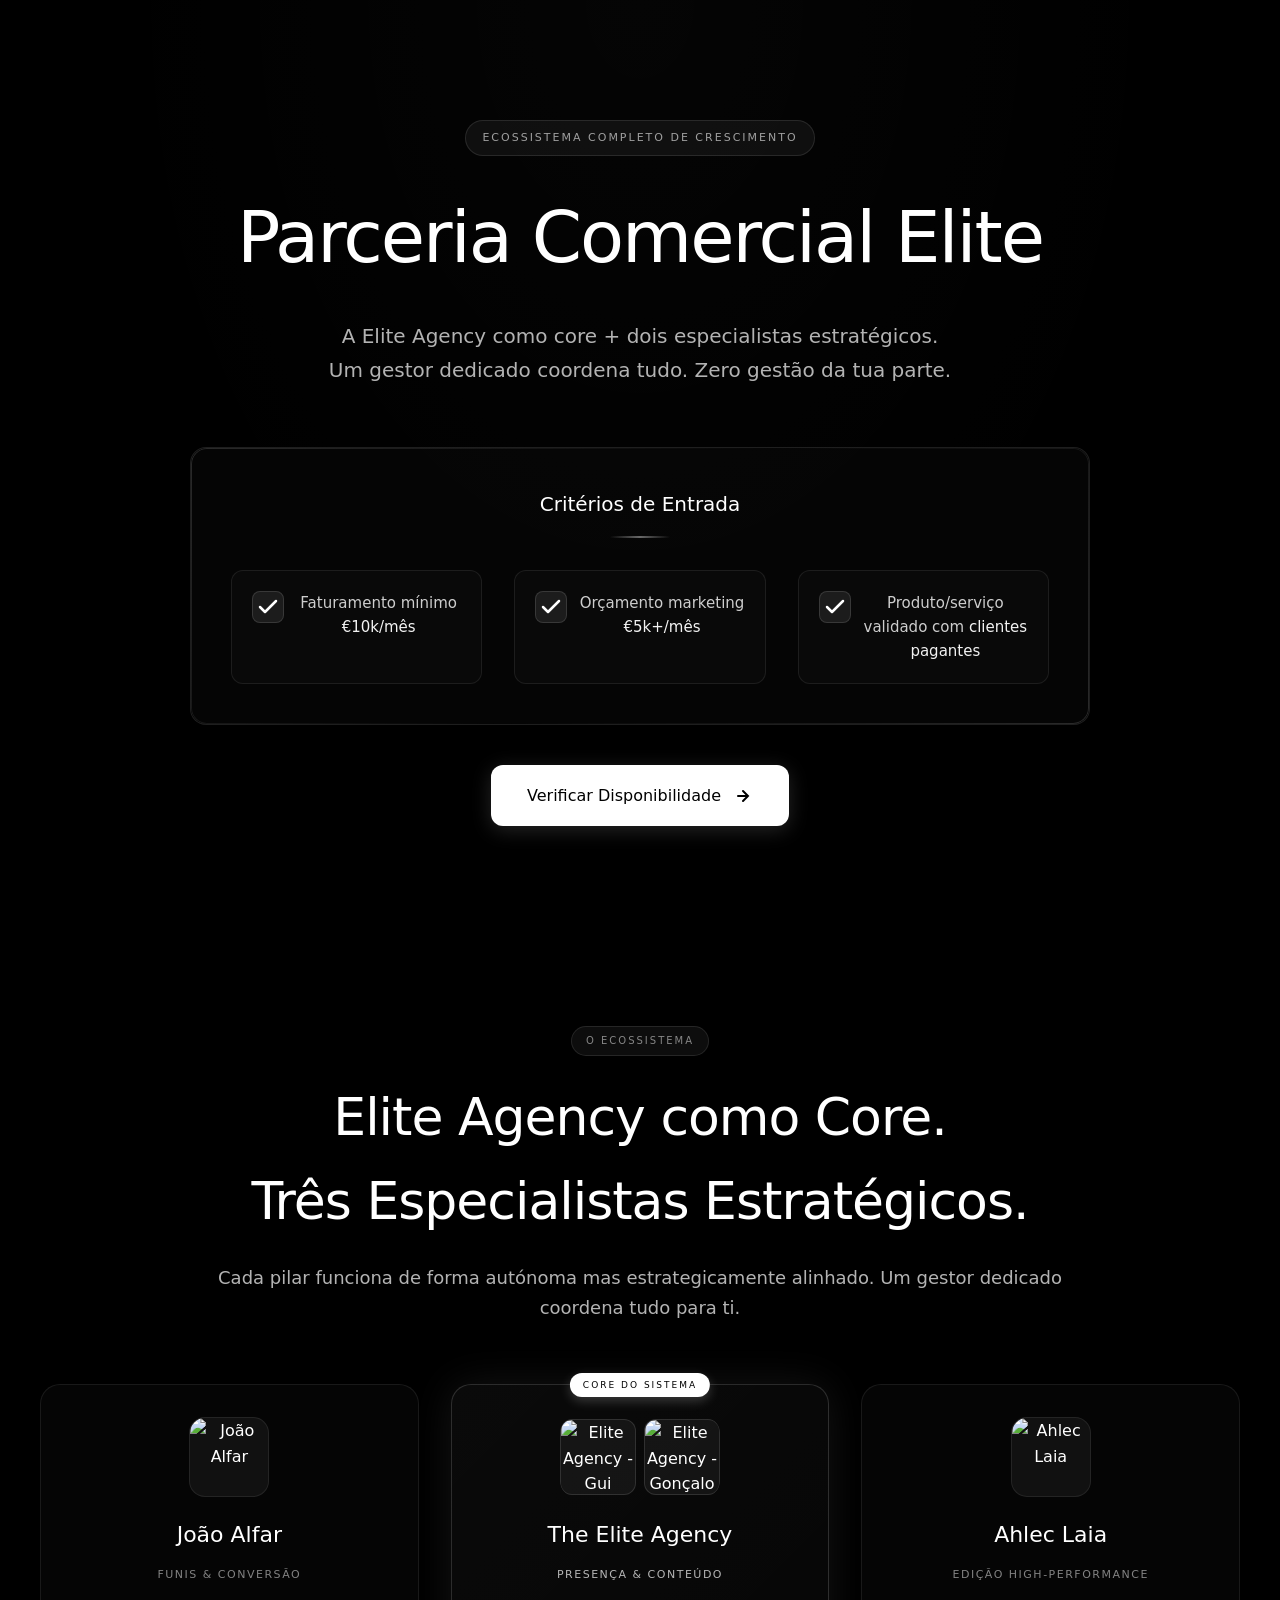
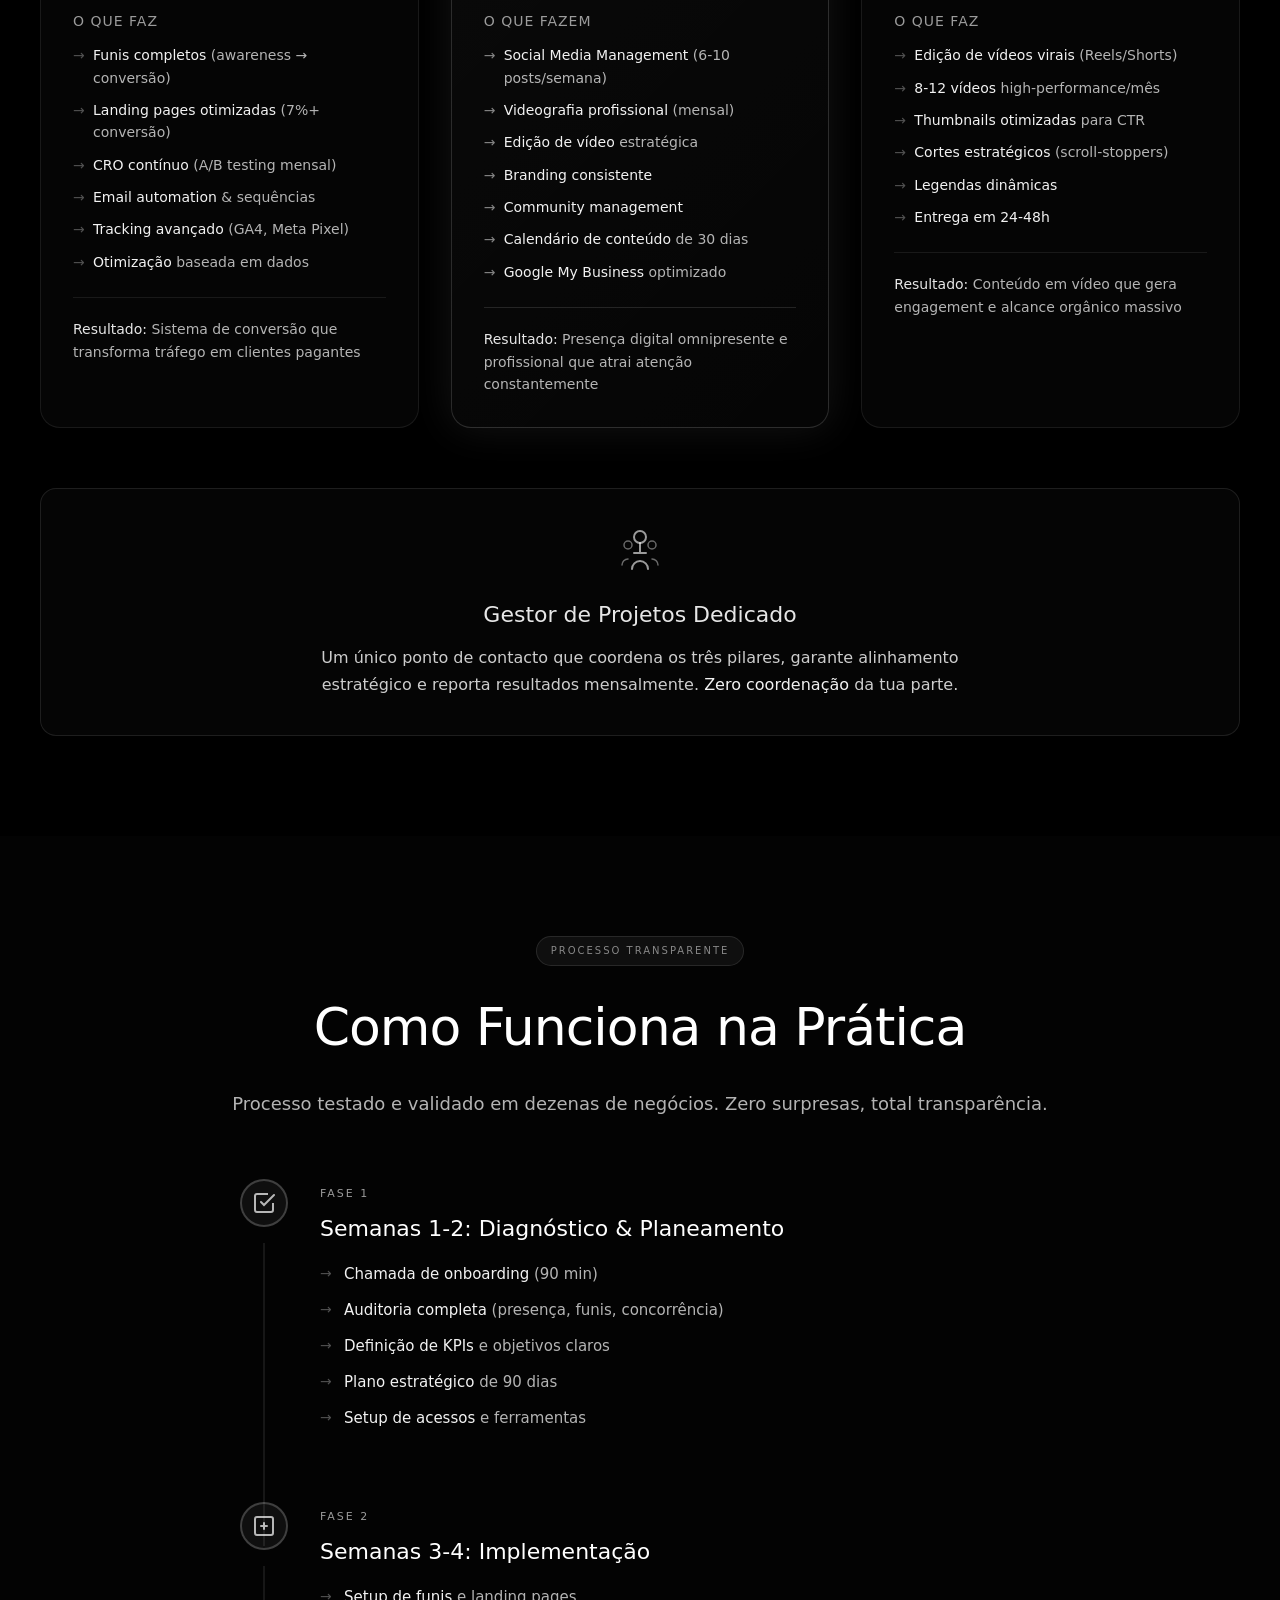
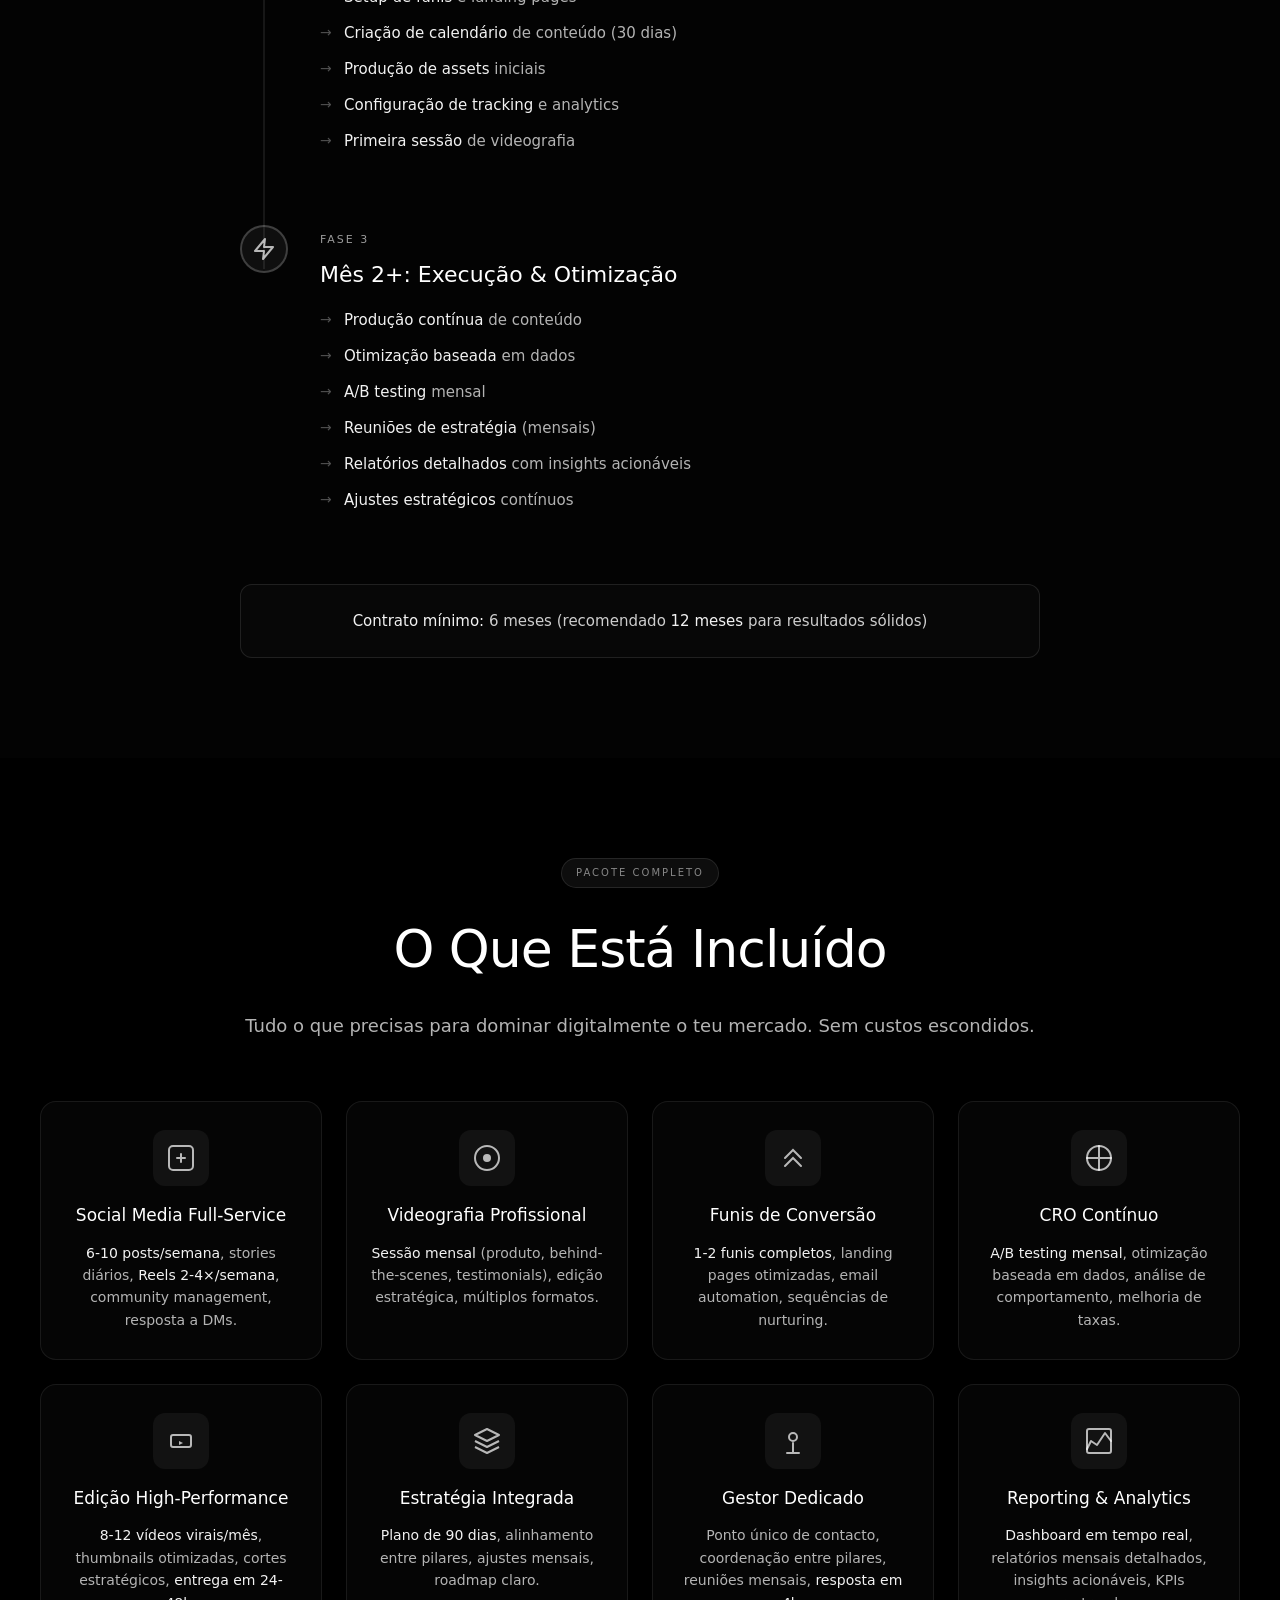
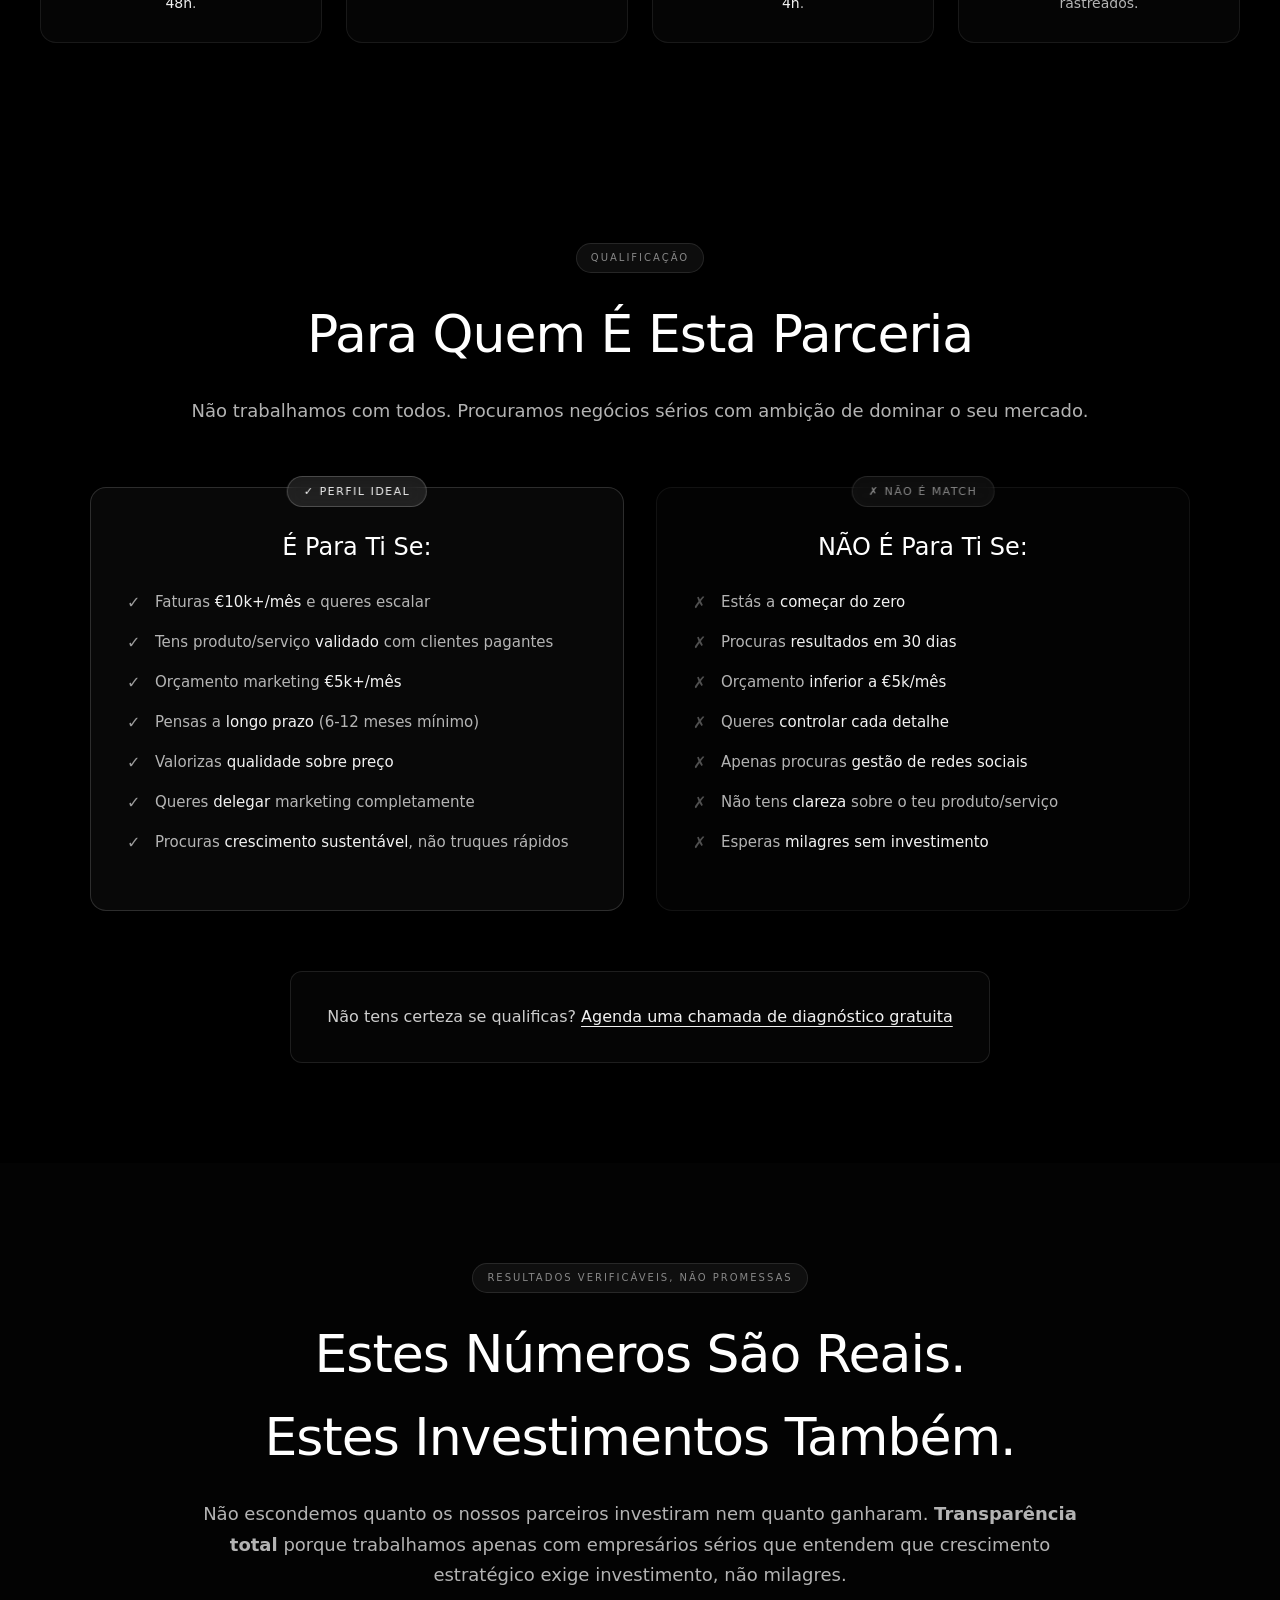
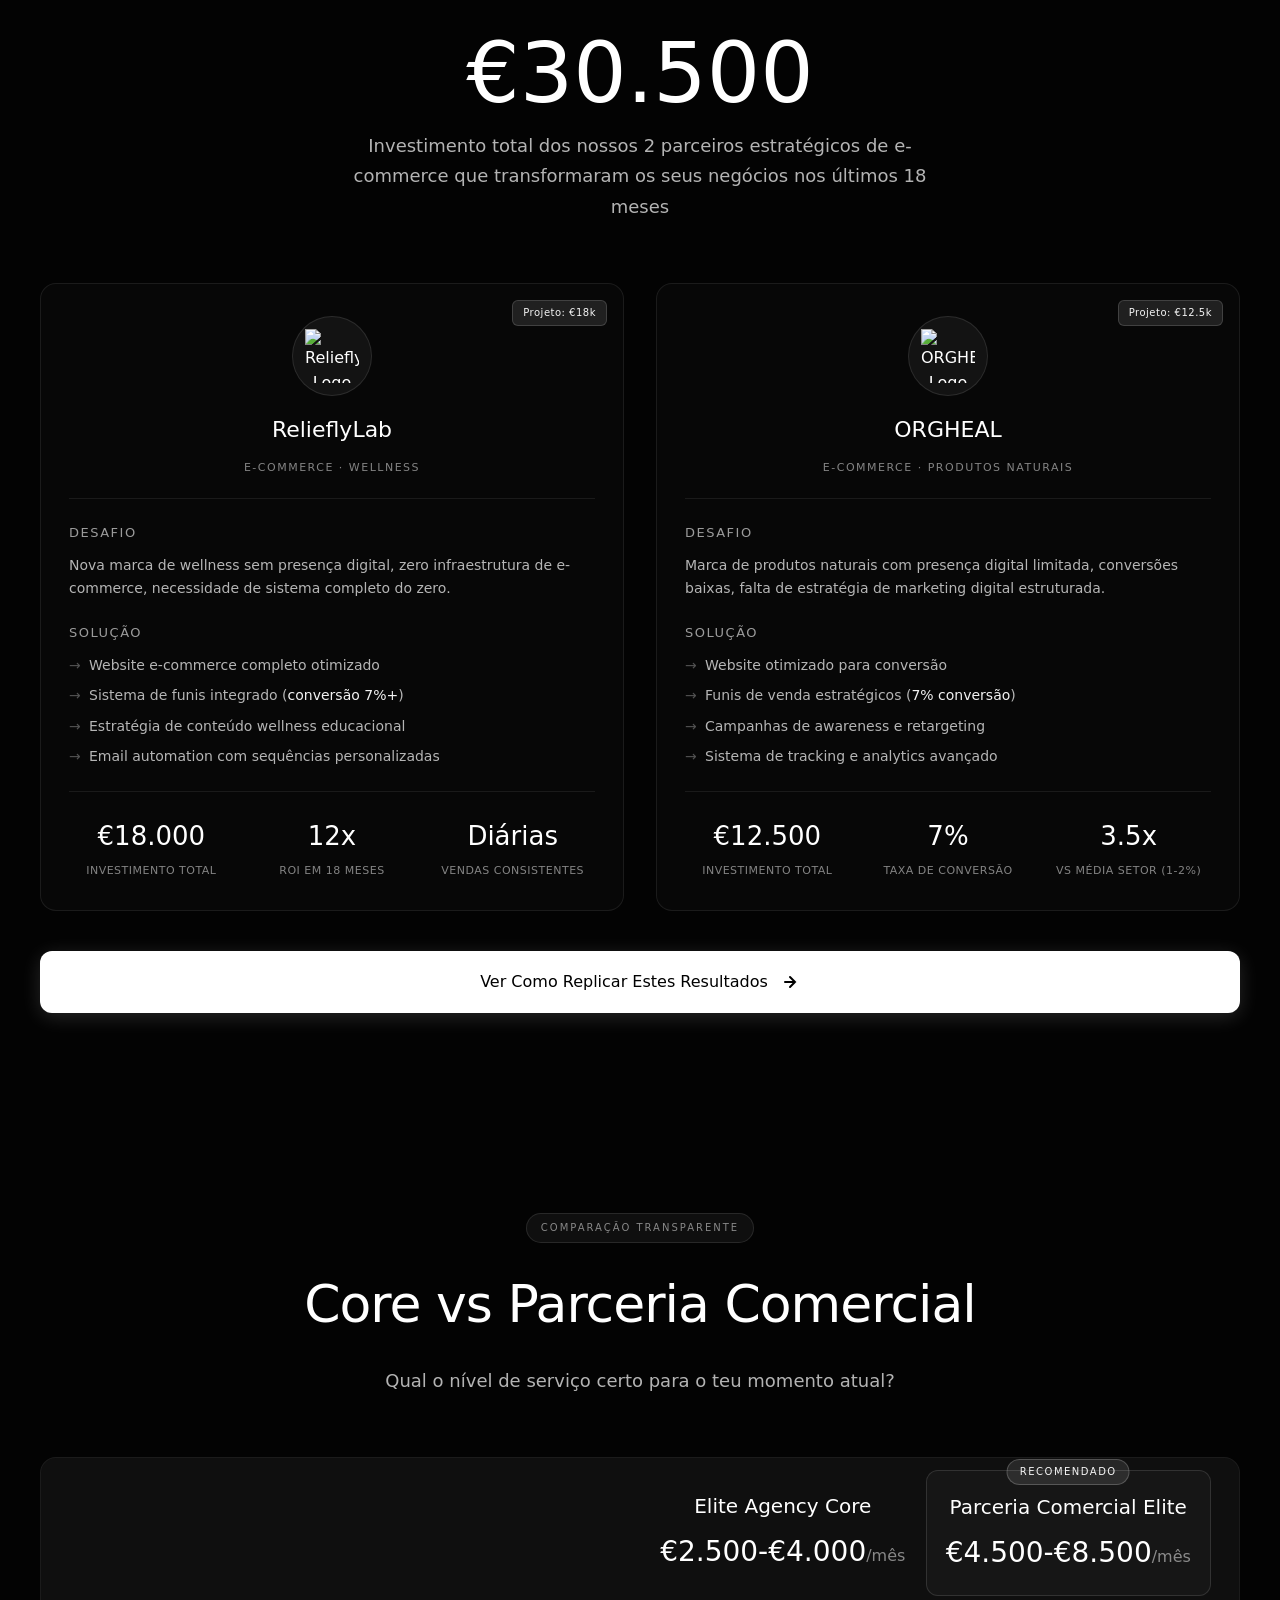
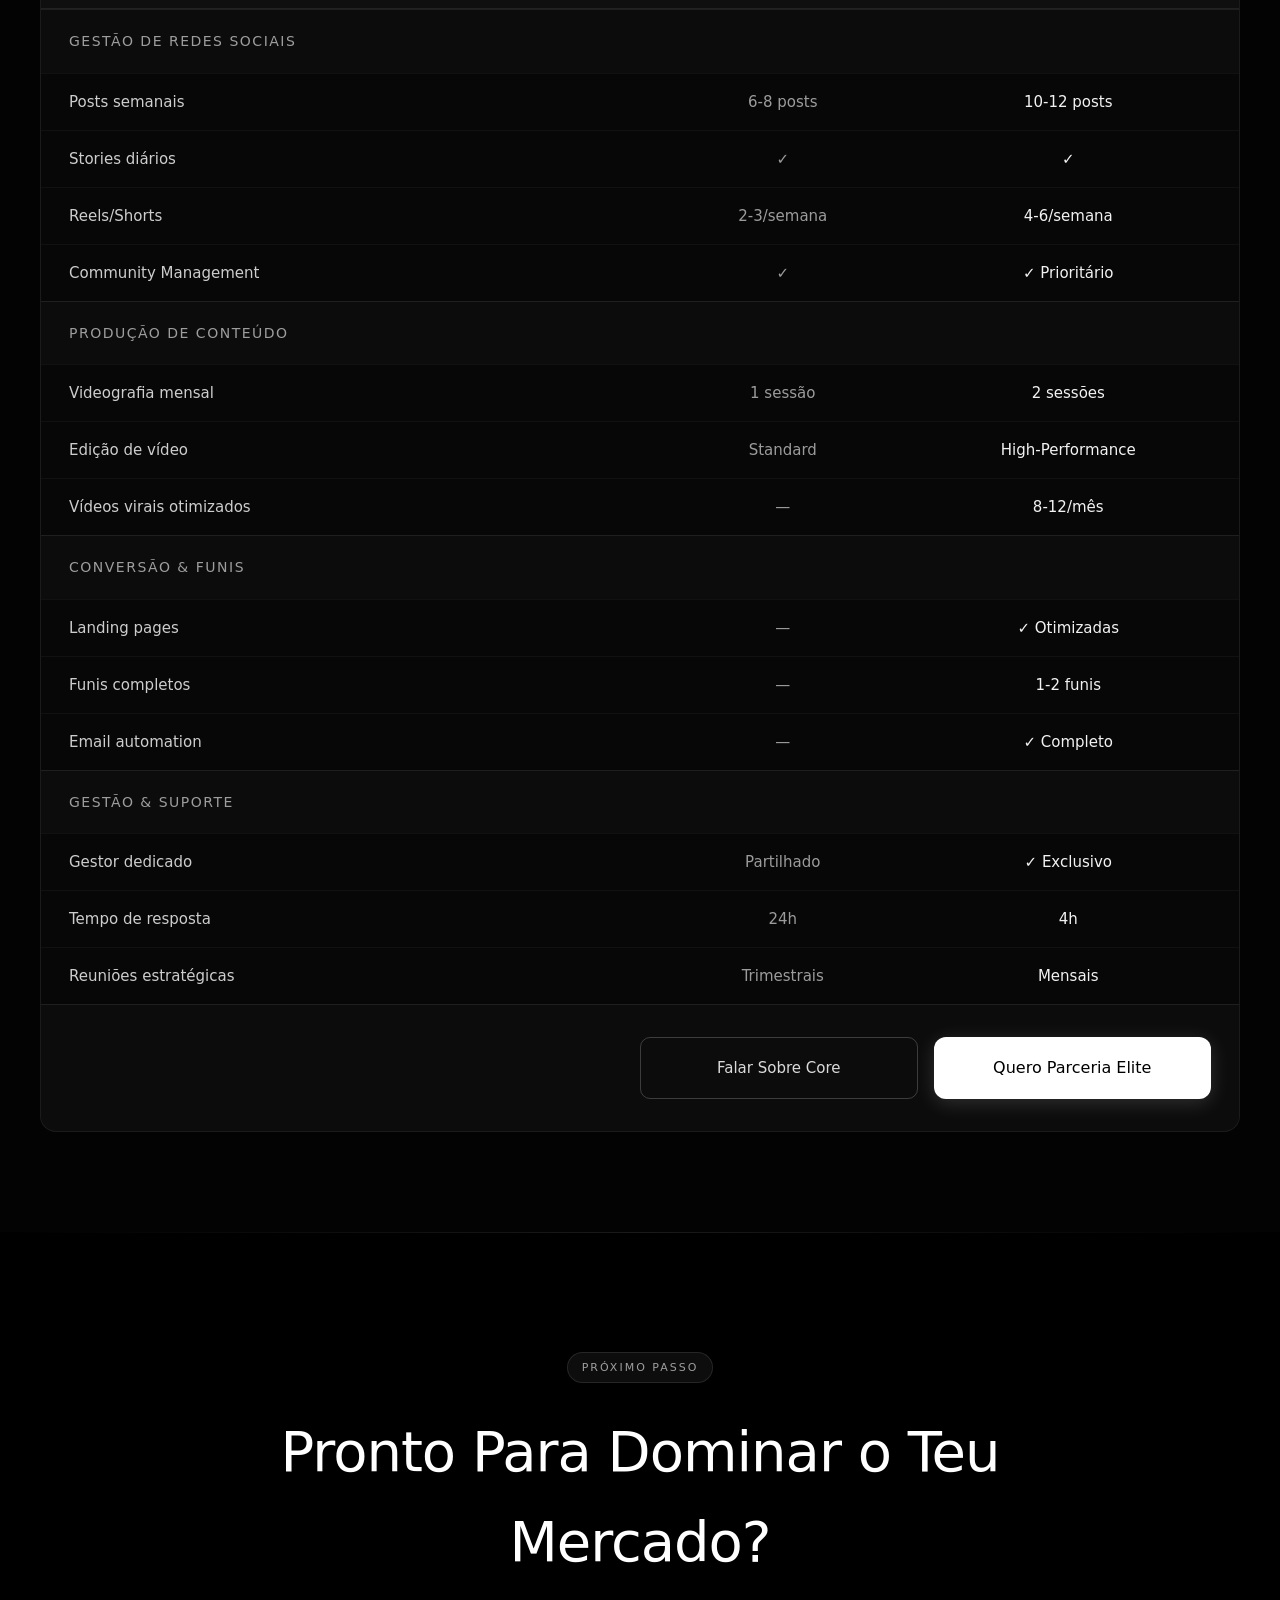
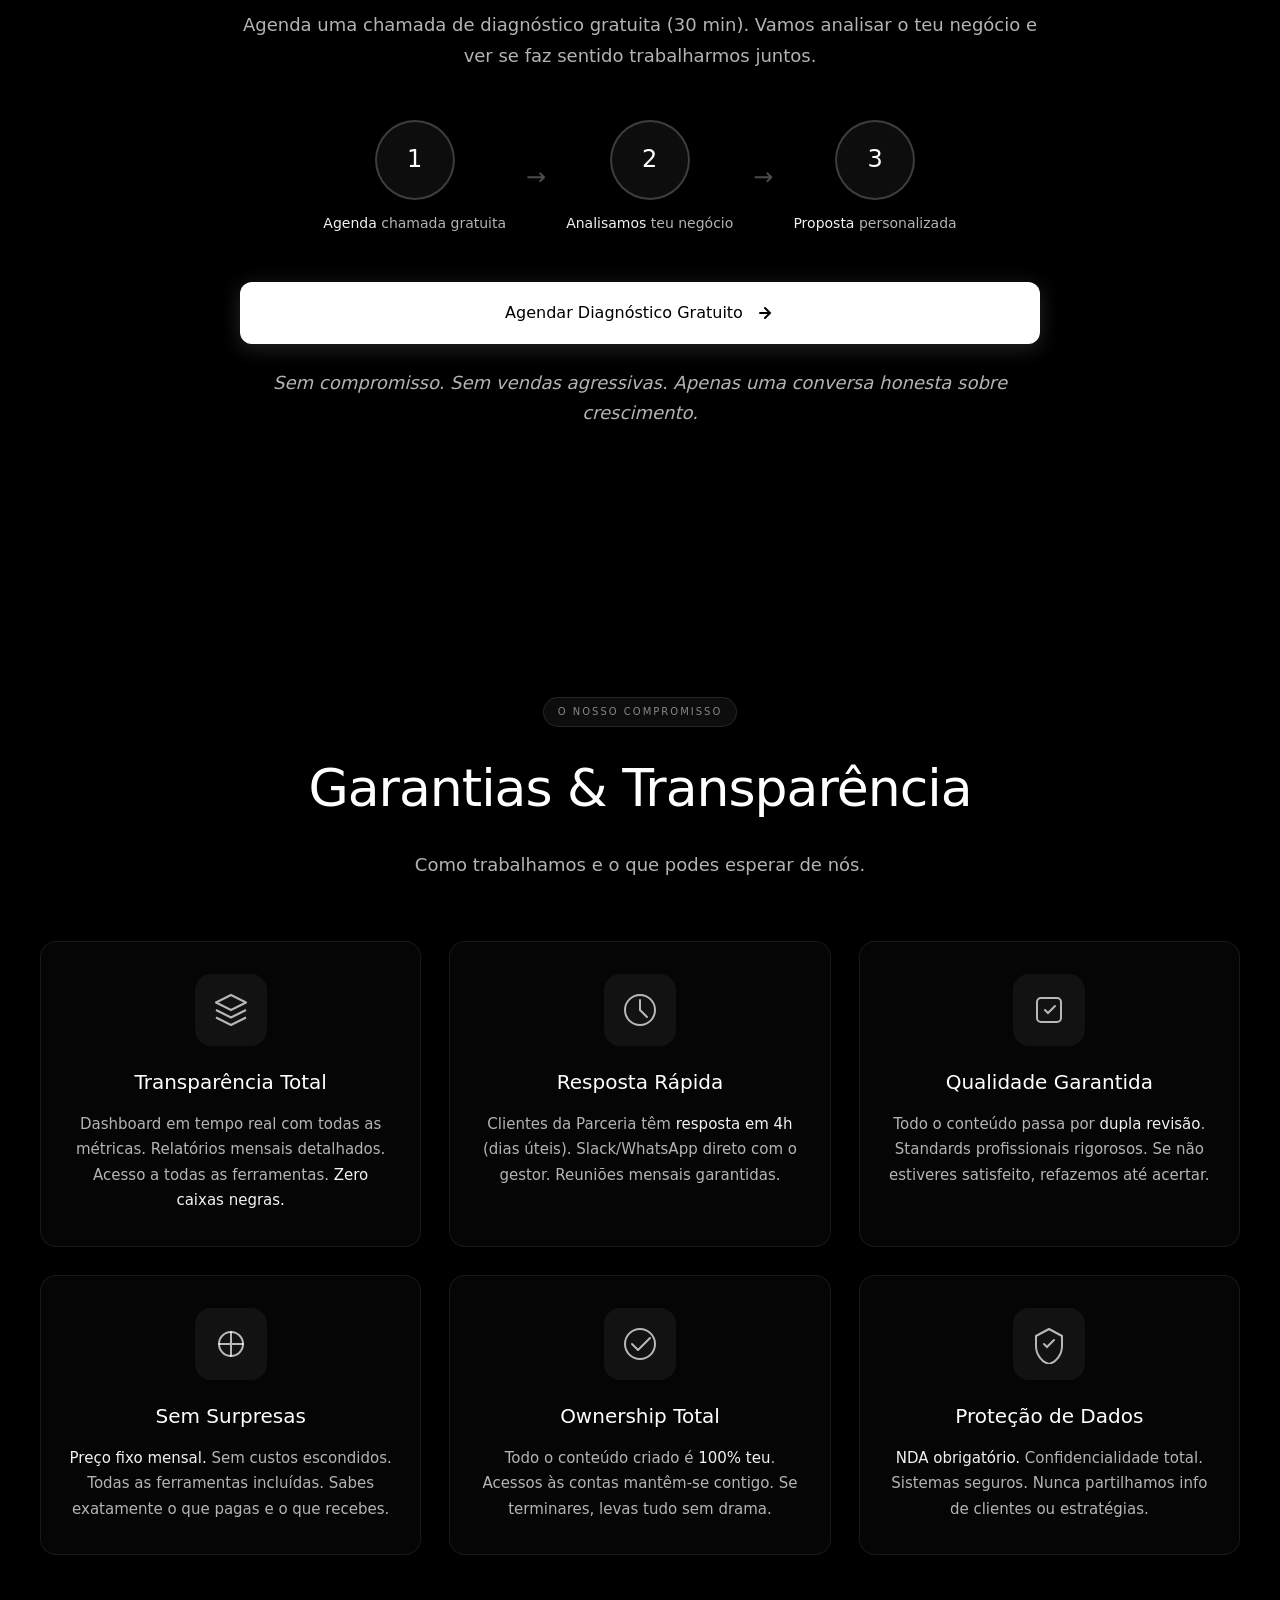
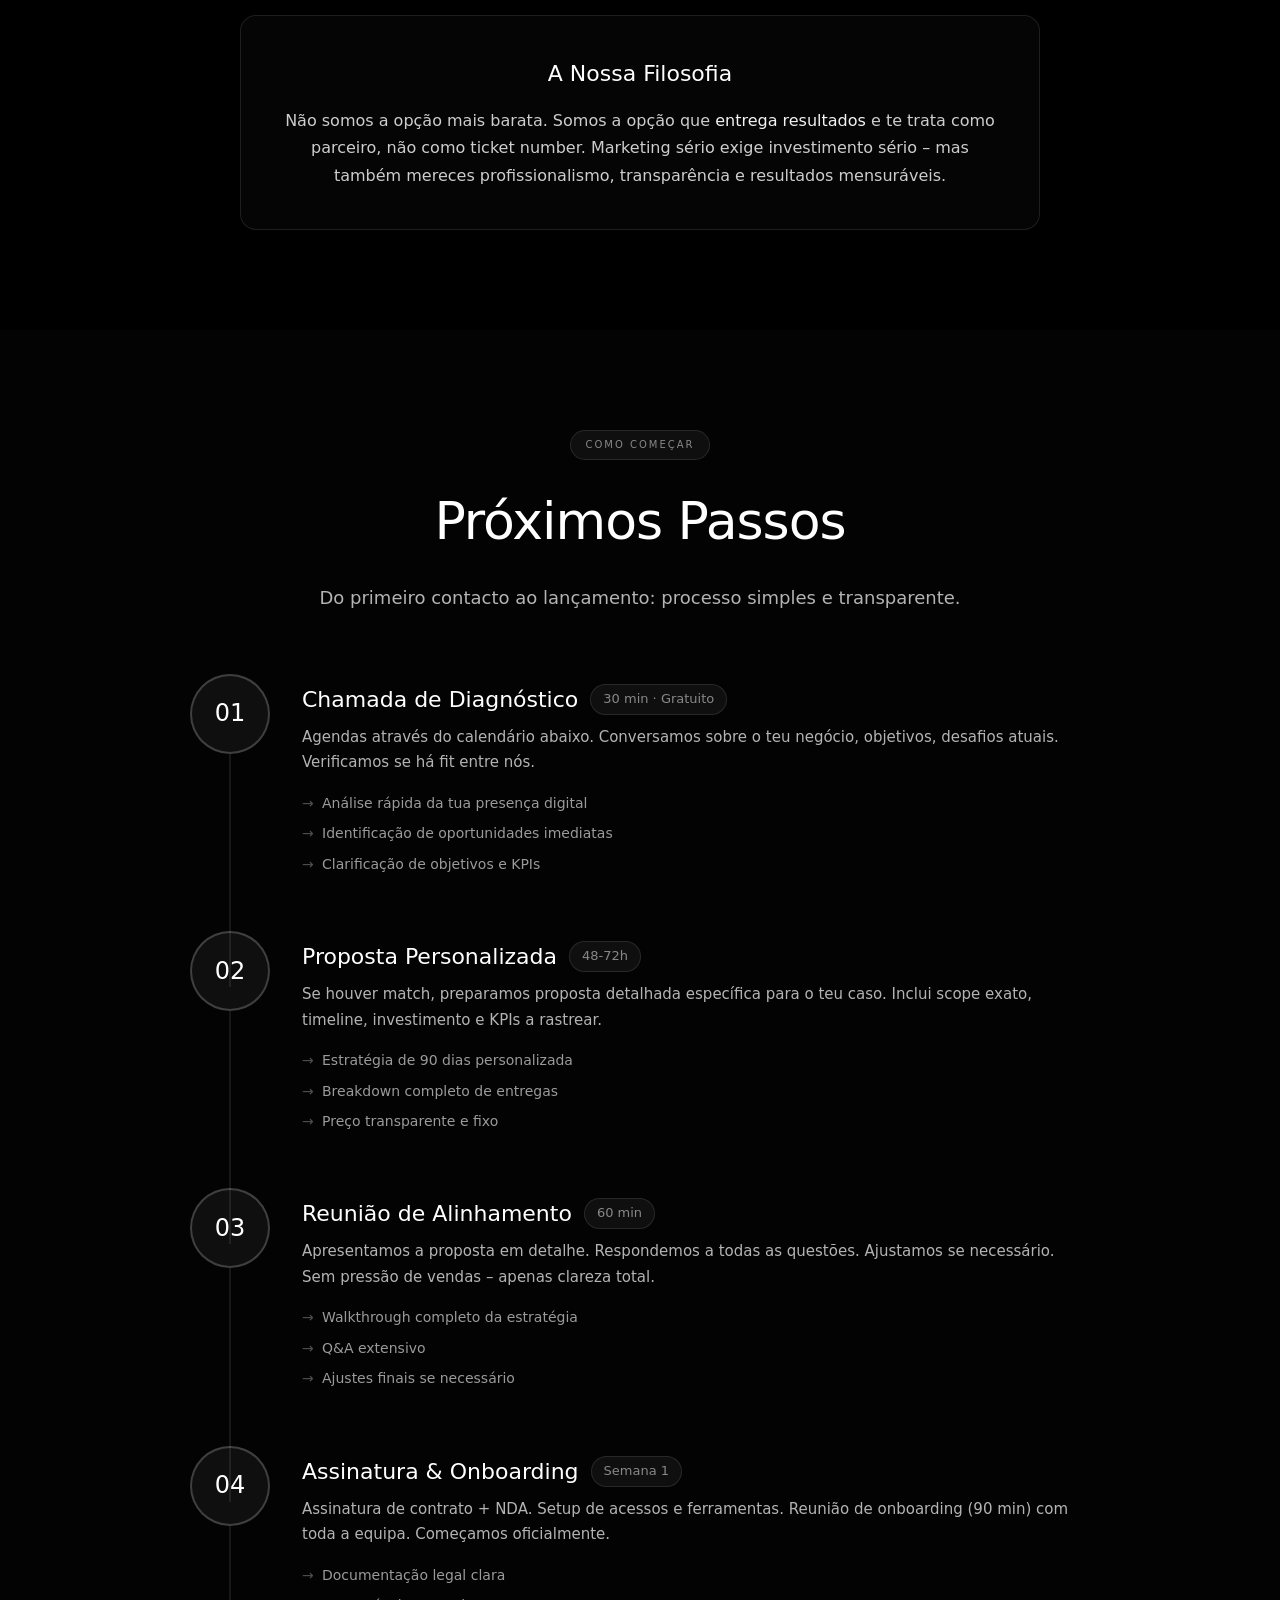
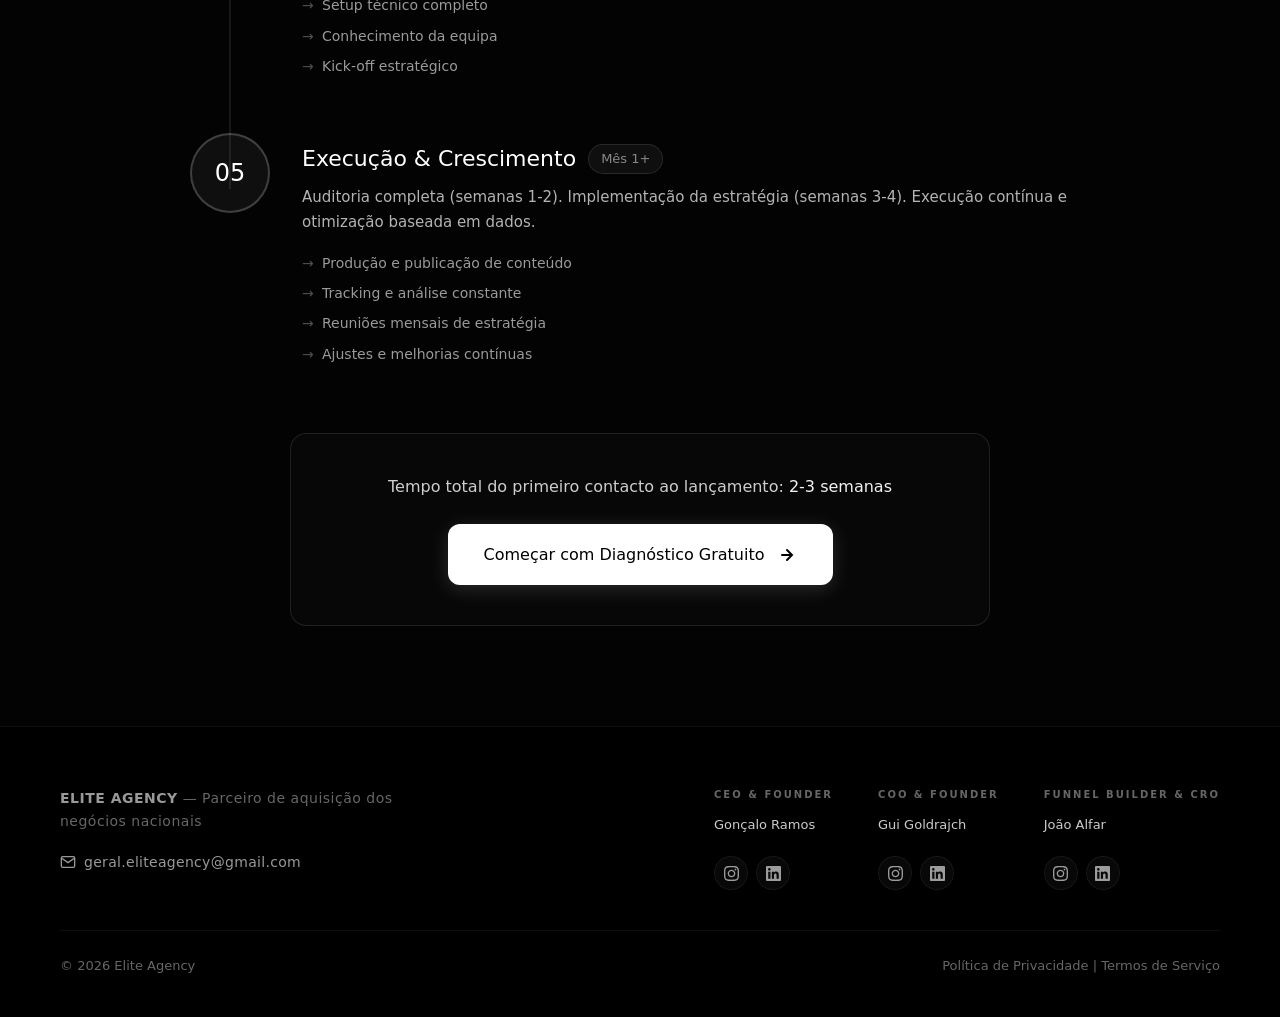
==== commit a32a8291: "Update parceiro-comercial.html" ====
--- a/parceiro-comercial.html
+++ b/parceiro-comercial.html
@@ -1312,52 +1312,38 @@
 <html lang="pt">
 <head>
     <meta charset="UTF-8">
-    <meta name="viewport" content="width=device-width, initial-scale=1.0">
-    <title>Parceria Comercial Elite — The Elite Agency</title>
+    <meta name="viewport" content="width=device-width, initial-scale=1.0, maximum-scale=5.0">
+    <title>Parceria Comercial Elite — Resultados & Comparação</title>
+    
+    <!-- Favicon -->
     <link rel="icon" type="image/png" href="https://res.cloudinary.com/dooigd0d3/image/upload/v1766771870/GENERATION-removebg-preview_yfwn01.png">
-    <link rel="stylesheet" href="https://cdnjs.cloudflare.com/ajax/libs/font-awesome/6.4.0/css/all.min.css">
+    
     <style>
-        /* ==================== GLOBAL RESET & BASE ==================== */
-        * {
-            margin: 0;
-            padding: 0;
-            box-sizing: border-box;
-        }
-
-        :root {
-            --color-bg: #0a0a0a;
-            --color-surface: #141414;
-            --color-text: #f5f5f5;
-            --color-text-muted: #999;
-            --color-accent: #ffd700;
-            --spacing-xs: 8px;
-            --spacing-sm: 16px;
-            --spacing-md: 24px;
-            --spacing-lg: 40px;
-            --spacing-xl: 60px;
-            --radius-sm: 8px;
-            --radius-md: 12px;
-            --radius-lg: 16px;
-        }
-
-        html {
-            scroll-behavior: smooth;
-        }
-
-        body {
-            font-family: -apple-system, BlinkMacSystemFont, "Segoe UI", Roboto, Oxygen, Ubuntu, Cantarell, sans-serif;
-            background: #000000;
-            color: var(--color-text);
-            line-height: 1.6;
+        /* ========== GLOBAL RESET & BASE ========== */
+        * { margin: 0; padding: 0; box-sizing: border-box; }
+        
+        html, body {
             overflow-x: hidden;
-        }
-
-        .container {
-            max-width: 1400px;
-            margin: 0 auto;
-            padding: 0 24px;
-        }
-
+            width: 100%;
+            max-width: 100%;
+        }
+        
+        body { 
+            font-family: -apple-system, BlinkMacSystemFont, 'SF Pro Display', 'Inter', system-ui, sans-serif; 
+            background: #000; 
+            color: #fff; 
+            line-height: 1.6; 
+            -webkit-font-smoothing: antialiased;
+        }
+        
+        .container { 
+            max-width: 1400px; 
+            margin: 0 auto; 
+            padding: 0 40px;
+            width: 100%;
+        }
+
+        /* ========== SHARED COMPONENTS ========== */
         .section-intro {
             text-align: center;
             max-width: 900px;
@@ -1396,53 +1382,6 @@
             color: rgba(255, 255, 255, 0.7);
             line-height: 1.7;
             margin-bottom: 40px;
-        }
-
-        /* ==================== BUTTONS ==================== */
-        .btn {
-            display: inline-flex;
-            align-items: center;
-            gap: 12px;
-            padding: 18px 36px;
-            border-radius: 12px;
-            font-weight: 500;
-            text-decoration: none;
-            transition: all 0.3s ease;
-            cursor: pointer;
-            border: none;
-            font-size: 16px;
-        }
-
-        .btn-solid {
-            background: #ffffff;
-            color: #000000;
-            box-shadow: 0 4px 20px rgba(255, 255, 255, 0.15);
-        }
-
-        .btn-solid:hover {
-            transform: translateY(-2px);
-            box-shadow: 0 8px 32px rgba(255, 255, 255, 0.25);
-        }
-
-        .btn-outline {
-            background: transparent;
-            border: 1px solid rgba(255, 255, 255, 0.2);
-            color: rgba(255, 255, 255, 0.85);
-        }
-
-        .btn-outline:hover {
-            background: rgba(255, 255, 255, 0.05);
-            border-color: rgba(255, 255, 255, 0.3);
-        }
-
-        .btn svg {
-            width: 20px;
-            height: 20px;
-            transition: transform 0.3s ease;
-        }
-
-        .btn:hover svg {
-            transform: translateX(4px);
         }
 
         /* ========== CASOS DE SUCESSO ========== */
@@ -1648,10 +1587,18 @@
             margin-top: 40px;
         }
 
-        /* ========== COMPARAÇÃO DETALHADA ========== */
+        /* ========== COMPARAÇÃO DETALHADA - DESKTOP ========== */
         .detailed-comparison {
             padding: 100px 0;
             background: rgba(255, 255, 255, 0.01);
+        }
+
+        .comparison-wrapper-desktop {
+            display: block;
+        }
+
+        .comparison-wrapper-mobile {
+            display: none;
         }
 
         .comparison-table {
@@ -1785,237 +1732,175 @@
             justify-content: center;
         }
 
-        /* ========== GARANTIAS ========== */
-        .guarantees {
-            padding: 100px 0;
-            background: #000000;
-        }
-
-        .guarantees-grid {
+        /* ========== COMPARAÇÃO - MOBILE CARDS ========== */
+        .mobile-comparison-grid {
             display: grid;
-            grid-template-columns: repeat(3, 1fr);
-            gap: 28px;
-            max-width: 1200px;
-            margin: 0 auto 60px;
-        }
-
-        .guarantee-card {
+            grid-template-columns: 1fr;
+            gap: 24px;
+            max-width: 500px;
+            margin: 0 auto;
+        }
+
+        .mobile-plan-card {
             background: rgba(255, 255, 255, 0.02);
             border: 1px solid rgba(255, 255, 255, 0.08);
             border-radius: 16px;
-            padding: 32px 28px;
-            text-align: center;
-            transition: all 0.3s ease;
-        }
-
-        .guarantee-card:hover {
-            transform: translateY(-4px);
+            padding: 28px 24px;
+            position: relative;
+        }
+
+        .mobile-plan-card.featured {
             border-color: rgba(255, 255, 255, 0.15);
             background: rgba(255, 255, 255, 0.03);
         }
 
-        .guarantee-icon {
-            width: 72px;
-            height: 72px;
-            background: rgba(255, 255, 255, 0.05);
-            border-radius: 16px;
+        .mobile-plan-badge {
+            position: absolute;
+            top: -12px;
+            left: 50%;
+            transform: translateX(-50%);
+            font-size: 10px;
+            font-weight: 500;
+            letter-spacing: 1.5px;
+            text-transform: uppercase;
+            color: rgba(255, 255, 255, 0.95);
+            background: rgba(255, 255, 255, 0.1);
+            padding: 4px 12px;
+            border-radius: 20px;
+            border: 1px solid rgba(255, 255, 255, 0.2);
+        }
+
+        .mobile-plan-header {
+            text-align: center;
+            margin-bottom: 28px;
+            padding-bottom: 20px;
+            border-bottom: 1px solid rgba(255, 255, 255, 0.08);
+        }
+
+        .mobile-plan-header h3 {
+            font-size: 24px;
+            font-weight: 400;
+            color: #ffffff;
+            margin-bottom: 12px;
+        }
+
+        .mobile-plan-header .price {
+            font-size: 32px;
+            font-weight: 500;
+            color: #ffffff;
+            margin: 0;
+        }
+
+        .mobile-plan-header .price span {
+            font-size: 18px;
+            font-weight: 200;
+            color: rgba(255, 255, 255, 0.5);
+        }
+
+        .mobile-feature-group {
+            margin-bottom: 28px;
+        }
+
+        .mobile-feature-group:last-of-type {
+            margin-bottom: 0;
+        }
+
+        .mobile-feature-group h4 {
+            font-size: 12px;
+            font-weight: 500;
+            letter-spacing: 1.5px;
+            text-transform: uppercase;
+            color: rgba(255, 255, 255, 0.6);
+            margin-bottom: 16px;
+        }
+
+        .mobile-feature-item {
             display: flex;
+            justify-content: space-between;
+            align-items: center;
+            padding: 12px 0;
+            border-bottom: 1px solid rgba(255, 255, 255, 0.04);
+        }
+
+        .mobile-feature-item:last-child {
+            border-bottom: none;
+        }
+
+        .mobile-feature-label {
+            font-size: 14px;
+            font-weight: 200;
+            color: rgba(255, 255, 255, 0.8);
+            flex: 1;
+        }
+
+        .mobile-feature-value {
+            font-size: 14px;
+            font-weight: 400;
+            color: rgba(255, 255, 255, 0.95);
+            text-align: right;
+            flex-shrink: 0;
+            margin-left: 16px;
+        }
+
+        .mobile-feature-value.muted {
+            color: rgba(255, 255, 255, 0.4);
+        }
+
+        .mobile-plan-cta {
+            margin-top: 28px;
+            padding-top: 24px;
+            border-top: 1px solid rgba(255, 255, 255, 0.08);
+        }
+
+        /* ========== BUTTONS ========== */
+        .btn-outline,
+        .btn-solid {
+            display: inline-flex;
             align-items: center;
             justify-content: center;
-            margin: 0 auto 20px;
+            padding: 16px 28px;
+            font-size: 15px;
+            font-weight: 500;
+            text-decoration: none;
+            border-radius: 10px;
             transition: all 0.3s ease;
-        }
-
-        .guarantee-card:hover .guarantee-icon {
-            background: rgba(255, 255, 255, 0.08);
-        }
-
-        .guarantee-card:hover .guarantee-icon svg {
-            stroke: rgba(255, 255, 255, 0.95);
-        }
-
-        .guarantee-card h3 {
-            font-size: 20px;
-            font-weight: 400;
-            color: #ffffff;
-            margin-bottom: 14px;
-        }
-
-        .guarantee-card p {
-            font-size: 15px;
-            font-weight: 200;
-            color: rgba(255, 255, 255, 0.7);
-            line-height: 1.7;
-            margin: 0;
-        }
-
-        .guarantee-card p strong {
-            font-weight: 500;
-            color: rgba(255, 255, 255, 0.95);
-        }
-
-        .guarantees-footer {
-            max-width: 800px;
-            margin: 0 auto;
-            padding: 40px 36px;
-            background: rgba(255, 255, 255, 0.02);
-            border: 1px solid rgba(255, 255, 255, 0.1);
-            border-radius: 16px;
-            text-align: center;
-        }
-
-        .guarantees-footer h4 {
-            font-size: 22px;
-            font-weight: 400;
-            color: #ffffff;
-            margin-bottom: 16px;
-        }
-
-        .guarantees-footer p {
+            white-space: nowrap;
+            width: 100%;
+        }
+
+        .btn-outline {
+            background: transparent;
+            color: rgba(255, 255, 255, 0.85);
+            border: 1px solid rgba(255, 255, 255, 0.2);
+        }
+
+        .btn-outline:hover {
+            background: rgba(255, 255, 255, 0.05);
+            border-color: rgba(255, 255, 255, 0.3);
+        }
+
+        .btn-solid {
+            background: #ffffff;
+            color: #000000;
+            border: none;
+            gap: 12px;
+            padding: 18px 36px;
             font-size: 16px;
-            font-weight: 200;
-            color: rgba(255, 255, 255, 0.8);
-            line-height: 1.7;
-            margin: 0;
-        }
-
-        .guarantees-footer p strong {
-            font-weight: 500;
-            color: rgba(255, 255, 255, 0.95);
-        }
-
-        /* ========== PRÓXIMOS PASSOS ========== */
-        .next-steps {
-            padding: 100px 0;
-            background: rgba(255, 255, 255, 0.01);
-        }
-
-        .steps-timeline {
-            max-width: 900px;
-            margin: 0 auto 60px;
-        }
-
-        .step-item {
-            display: flex;
-            gap: 32px;
-            margin-bottom: 48px;
-            position: relative;
-        }
-
-        .step-item::before {
-            content: '';
-            position: absolute;
-            left: 39px;
-            top: 80px;
-            width: 2px;
-            height: calc(100% + 24px);
-            background: rgba(255, 255, 255, 0.08);
-        }
-
-        .step-item:last-child::before {
-            display: none;
-        }
-
-        .step-number {
-            width: 80px;
-            height: 80px;
-            background: rgba(255, 255, 255, 0.05);
-            border: 2px solid rgba(255, 255, 255, 0.2);
-            border-radius: 50%;
-            display: flex;
-            align-items: center;
-            justify-content: center;
-            font-size: 24px;
-            font-weight: 500;
-            color: #ffffff;
-            flex-shrink: 0;
-            transition: all 0.3s ease;
-        }
-
-        .step-item:hover .step-number {
-            background: rgba(255, 255, 255, 0.08);
-            border-color: rgba(255, 255, 255, 0.3);
-            transform: scale(1.05);
-        }
-
-        .step-content {
-            flex: 1;
-            padding-top: 8px;
-        }
-
-        .step-content h3 {
-            font-size: 22px;
-            font-weight: 400;
-            color: #ffffff;
-            margin-bottom: 8px;
-            display: flex;
-            align-items: center;
-            gap: 12px;
-            flex-wrap: wrap;
-        }
-
-        .step-duration {
-            font-size: 13px;
-            font-weight: 400;
-            color: rgba(255, 255, 255, 0.5);
-            background: rgba(255, 255, 255, 0.05);
-            padding: 4px 12px;
-            border-radius: 20px;
-            border: 1px solid rgba(255, 255, 255, 0.1);
-        }
-
-        .step-content p {
-            font-size: 15px;
-            font-weight: 200;
-            color: rgba(255, 255, 255, 0.7);
-            line-height: 1.7;
-            margin-bottom: 16px;
-        }
-
-        .step-content ul {
-            list-style: none;
-            padding: 0;
-            margin: 0;
-        }
-
-        .step-content li {
-            font-size: 14px;
-            font-weight: 200;
-            color: rgba(255, 255, 255, 0.6);
-            padding-left: 20px;
-            position: relative;
-            margin-bottom: 8px;
-            line-height: 1.6;
-        }
-
-        .step-content li::before {
-            content: '→';
-            position: absolute;
-            left: 0;
-            color: rgba(255, 255, 255, 0.3);
-            font-size: 14px;
-        }
-
-        .steps-cta {
-            text-align: center;
-            max-width: 700px;
-            margin: 0 auto;
-            padding: 40px 36px;
-            background: rgba(255, 255, 255, 0.02);
-            border: 1px solid rgba(255, 255, 255, 0.1);
-            border-radius: 16px;
-        }
-
-        .steps-cta p {
-            font-size: 16px;
-            font-weight: 200;
-            color: rgba(255, 255, 255, 0.8);
-            margin-bottom: 24px;
-        }
-
-        .steps-cta p strong {
-            font-weight: 500;
-            color: rgba(255, 255, 255, 0.95);
+            border-radius: 12px;
+            box-shadow: 0 4px 20px rgba(255, 255, 255, 0.15);
+        }
+
+        .btn-solid:hover {
+            transform: translateY(-2px);
+            box-shadow: 0 8px 32px rgba(255, 255, 255, 0.25);
+        }
+
+        .btn-solid svg {
+            transition: transform 0.3s ease;
+        }
+
+        .btn-solid:hover svg {
+            transform: translateX(4px);
         }
 
         /* ========== CTA FINAL ========== */
@@ -2090,7 +1975,7 @@
             text-align: center;
         }
 
-        .process-step-number {
+        .step-number {
             width: 48px;
             height: 48px;
             background: rgba(255, 255, 255, 0.05);
@@ -2130,30 +2015,20 @@
             font-style: italic;
         }
 
-        /* ==================== RESPONSIVE ==================== */
+        /* ========== RESPONSIVE ========== */
         @media (max-width: 1024px) {
             .cases-grid {
                 grid-template-columns: 1fr;
                 max-width: 600px;
                 margin: 0 auto 40px;
             }
-
-            .comparison-header,
-            .comparison-row,
-            .comparison-footer {
-                grid-template-columns: 1.5fr 1fr 1fr;
-            }
-
-            .guarantees-grid {
-                grid-template-columns: repeat(2, 1fr);
-            }
         }
 
         @media (max-width: 768px) {
+            .container { padding: 0 25px; }
+
             .case-studies,
-            .detailed-comparison,
-            .guarantees,
-            .next-steps {
+            .detailed-comparison {
                 padding: 60px 0;
             }
 
@@ -2169,67 +2044,27 @@
                 grid-template-columns: 1fr;
             }
 
-            .comparison-header {
-                grid-template-columns: 1fr;
-                gap: 20px;
-                padding: 24px 20px;
-            }
-
-            .header-item.empty {
+            .logo-container {
+                width: 72px;
+                height: 72px;
+            }
+
+            .investment-tag {
+                font-size: 9px;
+                padding: 3px 8px;
+            }
+
+            /* MOSTRAR VERSÃO MOBILE DA COMPARAÇÃO */
+            .comparison-wrapper-desktop {
                 display: none;
             }
 
-            .header-item.featured {
-                margin: 0;
-            }
-
-            .comparison-row {
-                grid-template-columns: 1fr;
-                gap: 12px;
-                padding: 20px;
-                text-align: center;
-            }
-
-            .feature-name {
-                font-weight: 400;
-                margin-bottom: 8px;
-            }
-
-            .comparison-footer {
-                grid-template-columns: 1fr;
-                gap: 12px;
-            }
-
-            .footer-empty {
-                display: none;
-            }
-
-            .guarantees-grid {
-                grid-template-columns: 1fr;
-                max-width: 500px;
-                margin: 0 auto 40px;
-            }
-
-            .step-item {
-                gap: 20px;
-                margin-bottom: 40px;
-            }
-
-            .step-item::before {
-                left: 29px;
-            }
-
-            .step-number {
-                width: 60px;
-                height: 60px;
-                font-size: 20px;
-            }
-
-            .step-content h3 {
-                font-size: 20px;
-                flex-direction: column;
-                align-items: flex-start;
-                gap: 8px;
+            .comparison-wrapper-mobile {
+                display: block;
+            }
+
+            .cta-content h2 {
+                font-size: 36px;
             }
 
             .cta-process {
@@ -2240,134 +2075,154 @@
             .process-arrow {
                 transform: rotate(90deg);
             }
-
-            .btn {
-                width: 100%;
-                justify-content: center;
+        }
+
+        @media (max-width: 480px) {
+            .section-intro > p {
+                font-size: 16px;
+            }
+
+            .stat-number {
+                font-size: 48px;
+            }
+
+            .result-number {
+                font-size: 22px;
+            }
+
+            .mobile-plan-header h3 {
+                font-size: 22px;
+            }
+
+            .mobile-plan-header .price {
+                font-size: 28px;
             }
         }
     </style>
 </head>
 <body>
 
-    <!-- ==================== CASOS DE SUCESSO ==================== -->
-    <section class="case-studies">
-        <div class="container">
-            <div class="section-intro">
-                <span class="section-label">Resultados Verificáveis, Não Promessas</span>
-                <h2>Estes Números São Reais.<br>Estes <strong>Investimentos</strong> Também.</h2>
-                <p>Não escondemos quanto os nossos parceiros investiram nem quanto ganharam. <strong>Transparência total</strong> porque trabalhamos apenas com empresários sérios que entendem que crescimento estratégico exige investimento, não milagres.</p>
-                
-                <div class="central-stat">
-                    <span class="stat-number">€30.500</span>
-                    <p class="stat-label">Investimento total dos nossos 2 parceiros estratégicos de e-commerce que transformaram os seus negócios nos últimos 18 meses</p>
-                </div>
-            </div>
-
-            <div class="cases-grid">
-                
-                <!-- Case 1: RelieflyLab -->
-                <div class="case-card">
-                    <div class="investment-tag">Projeto: €18k</div>
-                    <div class="case-header">
-                        <div class="logo-container">
-                            <img src="https://res.cloudinary.com/dooigd0d3/image/upload/v1766771945/Reliefly_Lab_Logo_White_sam8fz.png" alt="RelieflyLab Logo">
-                        </div>
-                        <h3 class="brand-name">RelieflyLab</h3>
-                        <span class="case-industry">E-commerce · Wellness</span>
-                    </div>
-                    <div class="case-challenge">
-                        <h4>Desafio</h4>
-                        <p>Nova marca de wellness sem presença digital, zero infraestrutura de e-commerce, necessidade de sistema completo do zero.</p>
-                    </div>
-                    <div class="case-solution">
-                        <h4>Solução</h4>
-                        <ul>
-                            <li>Website e-commerce completo otimizado</li>
-                            <li>Sistema de funis integrado (<strong>conversão 7%+</strong>)</li>
-                            <li>Estratégia de conteúdo wellness educacional</li>
-                            <li>Email automation com sequências personalizadas</li>
-                        </ul>
-                    </div>
-                    <div class="case-results">
-                        <div class="result-item">
-                            <span class="result-number">€18.000</span>
-                            <span class="result-label">Investimento Total</span>
-                        </div>
-                        <div class="result-item">
-                            <span class="result-number">12x</span>
-                            <span class="result-label">ROI em 18 meses</span>
-                        </div>
-                        <div class="result-item">
-                            <span class="result-number">Diárias</span>
-                            <span class="result-label">Vendas Consistentes</span>
-                        </div>
-                    </div>
-                </div>
-
-                <!-- Case 2: ORGHEAL -->
-                <div class="case-card">
-                    <div class="investment-tag">Projeto: €12.5k</div>
-                    <div class="case-header">
-                        <div class="logo-container">
-                            <img src="https://res.cloudinary.com/dooigd0d3/image/upload/v1766771926/logo_no_backgr_rlzocd.png" alt="ORGHEAL Logo">
-                        </div>
-                        <h3 class="brand-name">ORGHEAL</h3>
-                        <span class="case-industry">E-commerce · Produtos Naturais</span>
-                    </div>
-                    <div class="case-challenge">
-                        <h4>Desafio</h4>
-                        <p>Marca de produtos naturais com presença digital limitada, conversões baixas, falta de estratégia de marketing digital estruturada.</p>
-                    </div>
-                    <div class="case-solution">
-                        <h4>Solução</h4>
-                        <ul>
-                            <li>Website otimizado para conversão</li>
-                            <li>Funis de venda estratégicos (<strong>7% conversão</strong>)</li>
-                            <li>Campanhas de awareness e retargeting</li>
-                            <li>Sistema de tracking e analytics avançado</li>
-                        </ul>
-                    </div>
-                    <div class="case-results">
-                        <div class="result-item">
-                            <span class="result-number">€12.500</span>
-                            <span class="result-label">Investimento Total</span>
-                        </div>
-                        <div class="result-item">
-                            <span class="result-number">7%</span>
-                            <span class="result-label">Taxa de Conversão</span>
-                        </div>
-                        <div class="result-item">
-                            <span class="result-number">3.5x</span>
-                            <span class="result-label">vs Média Setor (1-2%)</span>
-                        </div>
-                    </div>
-                </div>
-
-            </div>
-
-            <div class="cases-cta">
-                <a href="https://wa.me/351924132341?text=Ol%C3%A1!%20Vi%20os%20casos%20de%20sucesso%20da%20**RelieflyLab**%20e%20**ORGHEAL**%20na%20Parceria%20Comercial%20Elite.%20Gostaria%20de%20perceber%20como%20posso%20replicar%20estes%20resultados%20(ROI%2012x%2C%20convers%C3%A3o%207%25)%20no%20meu%20negócio.%20Podemos%20agendar%20uma%20auditoria%20gratuita%3F" 
-                   class="btn btn-solid" 
-                   target="_blank">
-                    <span>Ver Como Replicar Estes Resultados</span>
-                    <svg fill="none" stroke="currentColor" viewBox="0 0 24 24">
-                        <path stroke-linecap="round" stroke-linejoin="round" stroke-width="2" d="M17 8l4 4m0 0l-4 4m4-4H3"/>
-                    </svg>
-                </a>
+<!-- ==================== CASOS DE SUCESSO ==================== -->
+<section class="case-studies">
+    <div class="container">
+        <div class="section-intro">
+            <span class="section-label">Resultados Verificáveis, Não Promessas</span>
+            <h2>Estes Números São Reais.<br>Estes <strong>Investimentos</strong> Também.</h2>
+            <p>Não escondemos quanto os nossos parceiros investiram nem quanto ganharam. <strong>Transparência total</strong> porque trabalhamos apenas com empresários sérios que entendem que crescimento estratégico exige investimento, não milagres.</p>
+            
+            <div class="central-stat">
+                <span class="stat-number">€30.500</span>
+                <p class="stat-label">Investimento total dos nossos 2 parceiros estratégicos de e-commerce que transformaram os seus negócios nos últimos 18 meses</p>
             </div>
         </div>
-    </section>
-
-    <!-- ==================== COMPARAÇÃO DETALHADA ==================== -->
-    <section class="detailed-comparison">
-        <div class="container">
-            <div class="section-intro">
-                <span class="section-label">Comparação Transparente</span>
-                <h2>Core vs <strong>Parceria Comercial</strong></h2>
-                <p>Qual o nível de serviço certo para o teu momento atual?</p>
+
+        <div class="cases-grid">
+            
+            <!-- Case 1: RelieflyLab -->
+            <div class="case-card">
+                <div class="investment-tag">Projeto: €18k</div>
+                <div class="case-header">
+                    <div class="logo-container">
+                        <img src="https://res.cloudinary.com/dooigd0d3/image/upload/v1766771945/Reliefly_Lab_Logo_White_sam8fz.png" alt="RelieflyLab Logo">
+                    </div>
+                    <h3 class="brand-name">RelieflyLab</h3>
+                    <span class="case-industry">E-commerce · Wellness</span>
+                </div>
+                <div class="case-challenge">
+                    <h4>Desafio</h4>
+                    <p>Nova marca de wellness sem presença digital, zero infraestrutura de e-commerce, necessidade de sistema completo do zero.</p>
+                </div>
+                <div class="case-solution">
+                    <h4>Solução</h4>
+                    <ul>
+                        <li>Website e-commerce completo otimizado</li>
+                        <li>Sistema de funis integrado (<strong>conversão 7%+</strong>)</li>
+                        <li>Estratégia de conteúdo wellness educacional</li>
+                        <li>Email automation com sequências personalizadas</li>
+                    </ul>
+                </div>
+                <div class="case-results">
+                    <div class="result-item">
+                        <span class="result-number">€18.000</span>
+                        <span class="result-label">Investimento Total</span>
+                    </div>
+                    <div class="result-item">
+                        <span class="result-number">12x</span>
+                        <span class="result-label">ROI em 18 meses</span>
+                    </div>
+                    <div class="result-item">
+                        <span class="result-number">Diárias</span>
+                        <span class="result-label">Vendas Consistentes</span>
+                    </div>
+                </div>
             </div>
 
+            <!-- Case 2: ORGHEAL -->
+            <div class="case-card">
+                <div class="investment-tag">Projeto: €12.5k</div>
+                <div class="case-header">
+                    <div class="logo-container">
+                        <img src="https://res.cloudinary.com/dooigd0d3/image/upload/v1766771926/logo_no_backgr_rlzocd.png" alt="ORGHEAL Logo">
+                    </div>
+                    <h3 class="brand-name">ORGHEAL</h3>
+                    <span class="case-industry">E-commerce · Produtos Naturais</span>
+                </div>
+                <div class="case-challenge">
+                    <h4>Desafio</h4>
+                    <p>Marca de produtos naturais com presença digital limitada, conversões baixas, falta de estratégia de marketing digital estruturada.</p>
+                </div>
+                <div class="case-solution">
+                    <h4>Solução</h4>
+                    <ul>
+                        <li>Website otimizado para conversão</li>
+                        <li>Funis de venda estratégicos (<strong>7% conversão</strong>)</li>
+                        <li>Campanhas de awareness e retargeting</li>
+                        <li>Sistema de tracking e analytics avançado</li>
+                    </ul>
+                </div>
+                <div class="case-results">
+                    <div class="result-item">
+                        <span class="result-number">€12.500</span>
+                        <span class="result-label">Investimento Total</span>
+                    </div>
+                    <div class="result-item">
+                        <span class="result-number">7%</span>
+                        <span class="result-label">Taxa de Conversão</span>
+                    </div>
+                    <div class="result-item">
+                        <span class="result-number">3.5x</span>
+                        <span class="result-label">vs Média Setor (1-2%)</span>
+                    </div>
+                </div>
+            </div>
+
+        </div>
+
+        <div class="cases-cta">
+            <a href="https://wa.me/351924132341?text=Ol%C3%A1!%20Vi%20os%20casos%20de%20sucesso%20da%20**RelieflyLab**%20e%20**ORGHEAL**%20na%20Parceria%20Comercial%20Elite.%20Gostaria%20de%20perceber%20como%20posso%20replicar%20estes%20resultados%20(ROI%2012x%2C%20convers%C3%A3o%207%25)%20no%20meu%20neg%C3%B3cio.%20Podemos%20agendar%20uma%20auditoria%20gratuita%3F" 
+               class="btn-solid" 
+               target="_blank" 
+               rel="noopener noreferrer">
+                <span>Ver Como Replicar Estes Resultados</span>
+                <svg width="20" height="20" viewBox="0 0 20 20" fill="none">
+                    <path d="M5 10h10m-5-5l5 5-5 5" stroke="currentColor" stroke-width="2" stroke-linecap="round"/>
+                </svg>
+            </a>
+        </div>
+    </div>
+</section>
+
+<!-- ==================== COMPARAÇÃO DETALHADA ==================== -->
+<section class="detailed-comparison">
+    <div class="container">
+        <div class="section-intro">
+            <span class="section-label">Comparação Transparente</span>
+            <h2>Core vs <strong>Parceria Comercial</strong></h2>
+            <p>Qual o nível de serviço certo para o teu momento atual?</p>
+        </div>
+
+        <!-- VERSÃO DESKTOP (TABELA) -->
+        <div class="comparison-wrapper-desktop">
             <div class="comparison-table">
                 <div class="comparison-header">
                     <div class="header-item empty"></div>
@@ -2417,18 +2272,13 @@
                 <div class="comparison-row">
                     <div class="feature-name">Edição de vídeo</div>
                     <div class="feature-value">Standard</div>
-                    <div class="feature-value featured">High-Performance (Ahlec)</div>
+                    <div class="feature-value featured">High-Performance</div>
                 </div>
                 <div class="comparison-row">
                     <div class="feature-name">Vídeos virais otimizados</div>
                     <div class="feature-value">—</div>
                     <div class="feature-value featured">8-12/mês</div>
                 </div>
-                <div class="comparison-row">
-                    <div class="feature-name">Thumbnails premium</div>
-                    <div class="feature-value">—</div>
-                    <div class="feature-value featured">✓</div>
-                </div>
 
                 <div class="comparison-category">
                     <h4>Conversão & Funis</h4>
@@ -2436,22 +2286,17 @@
                 <div class="comparison-row">
                     <div class="feature-name">Landing pages</div>
                     <div class="feature-value">—</div>
-                    <div class="feature-value featured">✓ Otimizadas (7%+)</div>
+                    <div class="feature-value featured">✓ Otimizadas</div>
                 </div>
                 <div class="comparison-row">
                     <div class="feature-name">Funis completos</div>
                     <div class="feature-value">—</div>
-                    <div class="feature-value featured">1-2 funis (João Alfar)</div>
+                    <div class="feature-value featured">1-2 funis</div>
                 </div>
                 <div class="comparison-row">
                     <div class="feature-name">Email automation</div>
                     <div class="feature-value">—</div>
-                    <div class="feature-value featured">✓ Sequências completas</div>
-                </div>
-                <div class="comparison-row">
-                    <div class="feature-name">CRO & A/B testing</div>
-                    <div class="feature-value">—</div>
-                    <div class="feature-value featured">✓ Mensal</div>
+                    <div class="feature-value featured">✓ Completo</div>
                 </div>
 
                 <div class="comparison-category">
@@ -2470,269 +2315,243 @@
                 <div class="comparison-row">
                     <div class="feature-name">Reuniões estratégicas</div>
                     <div class="feature-value">Trimestrais</div>
-                    <div class="feature-value featured">Mensais (60 min)</div>
-                </div>
-                <div class="comparison-row">
-                    <div class="feature-name">Dashboard em tempo real</div>
-                    <div class="feature-value">—</div>
-                    <div class="feature-value featured">✓</div>
-                </div>
-
-                <div class="comparison-category">
-                    <h4>Estratégia & Planeamento</h4>
-                </div>
-                <div class="comparison-row">
-                    <div class="feature-name">Calendário de conteúdo</div>
-                    <div class="feature-value">30 dias</div>
-                    <div class="feature-value featured">90 dias</div>
-                </div>
-                <div class="comparison-row">
-                    <div class="feature-name">Análise de concorrência</div>
-                    <div class="feature-value">Trimestral</div>
-                    <div class="feature-value featured">Mensal</div>
-                </div>
-                <div class="comparison-row">
-                    <div class="feature-name">Relatórios detalhados</div>
-                    <div class="feature-value">Mensais</div>
-                    <div class="feature-value featured">Mensais + insights acionáveis</div>
+                    <div class="feature-value featured">Mensais</div>
                 </div>
 
                 <div class="comparison-footer">
                     <div class="footer-empty"></div>
                     <div class="footer-cta">
-                        <a href="https://wa.me/351924132341?text=Ol%C3%A1!%20Gostaria%20de%20saber%20mais%20sobre%20o%20**Elite%20Agency%20Core**%20(€2.500-€4.000%2Fmês).%20Quais%20s%C3%A3o%20as%20entregas%20exatas%20e%20como%20funciona%20o%20processo%3F%20Podemos%20agendar%20uma%20chamada%3F" 
-                           class="btn btn-outline" 
-                           target="_blank">
+                        <a href="https://wa.me/351924132341?text=Ol%C3%A1!%20Gostaria%20de%20saber%20mais%20sobre%20o%20**Elite%20Agency%20Core**" 
+                           class="btn-outline" 
+                           target="_blank" 
+                           rel="noopener noreferrer">
                             Falar Sobre Core
                         </a>
                     </div>
                     <div class="footer-cta">
-                        <a href="https://wa.me/351924132341?text=Ol%C3%A1!%20Quero%20avan%C3%A7ar%20com%20a%20**Parceria%20Comercial%20Elite**%20(€4.500-€8.500%2Fmês)%20que%20inclui%20Jo%C3%A3o%20Alfar%20(funis)%2C%20Ahlec%20Laia%20(v%C3%ADdeo)%20e%20Elite%20Agency%20(social%20media).%20Quando%20podemos%20marcar%20a%20auditoria%20gratuita%3F" 
-                           class="btn btn-solid" 
-                           target="_blank">
+                        <a href="https://wa.me/351924132341?text=Ol%C3%A1!%20Quero%20avan%C3%A7ar%20com%20a%20**Parceria%20Comercial%20Elite**" 
+                           class="btn-solid" 
+                           target="_blank" 
+                           rel="noopener noreferrer">
                             Quero Parceria Elite
                         </a>
                     </div>
                 </div>
             </div>
         </div>
-    </section>
-
-    <!-- ==================== GARANTIAS & COMPROMISSOS ==================== -->
-    <section class="guarantees">
-        <div class="container">
-            <div class="section-intro">
-                <span class="section-label">O Nosso Compromisso</span>
-                <h2>Garantias & <strong>Transparência</strong></h2>
-                <p>Como trabalhamos e o que podes esperar de nós.</p>
-            </div>
-
-            <div class="guarantees-grid">
+
+        <!-- VERSÃO MOBILE (CARDS SEPARADOS) -->
+        <div class="comparison-wrapper-mobile">
+            <div class="mobile-comparison-grid">
                 
-                <div class="guarantee-card">
-                    <div class="guarantee-icon">
-                        <svg width="40" height="40" viewBox="0 0 40 40" fill="none">
-                            <path d="M20 5L5 12.5L20 20L35 12.5L20 5Z" stroke="rgba(255,255,255,0.7)" stroke-width="2" stroke-linejoin="round"/>
-                            <path d="M5 27.5L20 35L35 27.5M5 20L20 27.5L35 20" stroke="rgba(255,255,255,0.7)" stroke-width="2" stroke-linejoin="round"/>
-                        </svg>
+                <!-- CARD 1: ELITE AGENCY CORE -->
+                <div class="mobile-plan-card">
+                    <div class="mobile-plan-header">
+                        <h3>Elite Agency Core</h3>
+                        <p class="price">€2.500-€4.000<span>/mês</span></p>
                     </div>
-                    <h3>Transparência Total</h3>
-                    <p>Dashboard em tempo real com todas as métricas. Relatórios mensais detalhados. Acesso a todas as ferramentas. <strong>Zero caixas negras.</strong></p>
-                </div>
-
-                <div class="guarantee-card">
-                    <div class="guarantee-icon">
-                        <svg width="40" height="40" viewBox="0 0 40 40" fill="none">
-                            <circle cx="20" cy="20" r="15" stroke="rgba(255,255,255,0.7)" stroke-width="2"/>
-                            <path d="M20 10v10l7 7" stroke="rgba(255,255,255,0.7)" stroke-width="2" stroke-linecap="round"/>
-                        </svg>
+
+                    <div class="mobile-feature-group">
+                        <h4>Redes Sociais</h4>
+                        <div class="mobile-feature-item">
+                            <span class="mobile-feature-label">Posts semanais</span>
+                            <span class="mobile-feature-value">6-8 posts</span>
+                        </div>
+                        <div class="mobile-feature-item">
+                            <span class="mobile-feature-label">Stories diários</span>
+                            <span class="mobile-feature-value">✓</span>
+                        </div>
+                        <div class="mobile-feature-item">
+                            <span class="mobile-feature-label">Reels/Shorts</span>
+                            <span class="mobile-feature-value">2-3/semana</span>
+                        </div>
                     </div>
-                    <h3>Resposta Rápida</h3>
-                    <p>Clientes da Parceria têm <strong>resposta em 4h</strong> (dias úteis). Slack/WhatsApp direto com o gestor. Reuniões mensais garantidas.</p>
-                </div>
-
-                <div class="guarantee-card">
-                    <div class="guarantee-icon">
-                        <svg width="40" height="40" viewBox="0 0 40 40" fill="none">
-                            <rect x="8" y="8" width="24" height="24" rx="4" stroke="rgba(255,255,255,0.7)" stroke-width="2"/>
-                            <path d="M16 20l3 3 7-7" stroke="rgba(255,255,255,0.7)" stroke-width="2" stroke-linecap="round"/>
-                        </svg>
+
+                    <div class="mobile-feature-group">
+                        <h4>Produção</h4>
+                        <div class="mobile-feature-item">
+                            <span class="mobile-feature-label">Videografia mensal</span>
+                            <span class="mobile-feature-value">1 sessão</span>
+                        </div>
+                        <div class="mobile-feature-item">
+                            <span class="mobile-feature-label">Edição de vídeo</span>
+                            <span class="mobile-feature-value">Standard</span>
+                        </div>
+                        <div class="mobile-feature-item">
+                            <span class="mobile-feature-label">Vídeos virais</span>
+                            <span class="mobile-feature-value muted">—</span>
+                        </div>
                     </div>
-                    <h3>Qualidade Garantida</h3>
-                    <p>Todo o conteúdo passa por <strong>dupla revisão</strong>. Standards profissionais rigorosos. Se não estiveres satisfeito, refazemos até acertar.</p>
-                </div>
-
-                <div class="guarantee-card">
-                    <div class="guarantee-icon">
-                        <svg width="40" height="40" viewBox="0 0 40 40" fill="none">
-                            <path d="M20 8v24M8 20h24" stroke="rgba(255,255,255,0.7)" stroke-width="2" stroke-linecap="round"/>
-                            <circle cx="20" cy="20" r="12" stroke="rgba(255,255,255,0.7)" stroke-width="2"/>
-                        </svg>
+
+                    <div class="mobile-feature-group">
+                        <h4>Conversão</h4>
+                        <div class="mobile-feature-item">
+                            <span class="mobile-feature-label">Landing pages</span>
+                            <span class="mobile-feature-value muted">—</span>
+                        </div>
+                        <div class="mobile-feature-item">
+                            <span class="mobile-feature-label">Funis completos</span>
+                            <span class="mobile-feature-value muted">—</span>
+                        </div>
+                        <div class="mobile-feature-item">
+                            <span class="mobile-feature-label">Email automation</span>
+                            <span class="mobile-feature-value muted">—</span>
+                        </div>
                     </div>
-                    <h3>Sem Surpresas</h3>
-                    <p><strong>Preço fixo mensal.</strong> Sem custos escondidos. Todas as ferramentas incluídas. Sabes exatamente o que pagas e o que recebes.</p>
-                </div>
-
-                <div class="guarantee-card">
-                    <div class="guarantee-icon">
-                        <svg width="40" height="40" viewBox="0 0 40 40" fill="none">
-                            <path d="M12 20l6 6L30 14" stroke="rgba(255,255,255,0.7)" stroke-width="2" stroke-linecap="round" stroke-linejoin="round"/>
-                            <circle cx="20" cy="20" r="15" stroke="rgba(255,255,255,0.7)" stroke-width="2"/>
-                        </svg>
+
+                    <div class="mobile-feature-group">
+                        <h4>Gestão</h4>
+                        <div class="mobile-feature-item">
+                            <span class="mobile-feature-label">Gestor dedicado</span>
+                            <span class="mobile-feature-value">Partilhado</span>
+                        </div>
+                        <div class="mobile-feature-item">
+                            <span class="mobile-feature-label">Tempo resposta</span>
+                            <span class="mobile-feature-value">24h</span>
+                        </div>
+                        <div class="mobile-feature-item">
+                            <span class="mobile-feature-label">Reuniões</span>
+                            <span class="mobile-feature-value">Trimestrais</span>
+                        </div>
                     </div>
-                    <h3>Ownership Total</h3>
-                    <p>Todo o conteúdo criado é <strong>100% teu</strong>. Acessos às contas mantêm-se contigo. Se terminares, levas tudo sem drama.</p>
-                </div>
-
-                <div class="guarantee-card">
-                    <div class="guarantee-icon">
-                        <svg width="40" height="40" viewBox="0 0 40 40" fill="none">
-                            <path d="M20 5L7 12v10c0 8.3 5.5 16 13 18 7.5-2 13-9.7 13-18V12L20 5z" stroke="rgba(255,255,255,0.7)" stroke-width="2" stroke-linejoin="round"/>
-                            <path d="M15 20l3 3 7-7" stroke="rgba(255,255,255,0.7)" stroke-width="2" stroke-linecap="round"/>
-                        </svg>
+
+                    <div class="mobile-plan-cta">
+                        <a href="https://wa.me/351924132341?text=Ol%C3%A1!%20Gostaria%20de%20saber%20mais%20sobre%20o%20**Elite%20Agency%20Core**" 
+                           class="btn-outline" 
+                           target="_blank" 
+                           rel="noopener noreferrer">
+                            Falar Sobre Core
+                        </a>
                     </div>
-                    <h3>Proteção de Dados</h3>
-                    <p><strong>NDA obrigatório.</strong> Confidencialidade total. Sistemas seguros. Nunca partilhamos info de clientes ou estratégias.</p>
-                </div>
-
-            </div>
-
-            <div class="guarantees-footer">
-                <h4>A Nossa Filosofia</h4>
-                <p>Não somos a opção mais barata. Somos a opção que <strong>entrega resultados</strong> e te trata como parceiro, não como ticket number. Marketing sério exige investimento sério – mas também mereces profissionalismo, transparência e resultados mensuráveis.</p>
+                </div>
+
+                <!-- CARD 2: PARCERIA COMERCIAL ELITE -->
+                <div class="mobile-plan-card featured">
+                    <div class="mobile-plan-badge">Recomendado</div>
+                    <div class="mobile-plan-header">
+                        <h3>Parceria Comercial Elite</h3>
+                        <p class="price">€4.500-€8.500<span>/mês</span></p>
+                    </div>
+
+                    <div class="mobile-feature-group">
+                        <h4>Redes Sociais</h4>
+                        <div class="mobile-feature-item">
+                            <span class="mobile-feature-label">Posts semanais</span>
+                            <span class="mobile-feature-value">10-12 posts</span>
+                        </div>
+                        <div class="mobile-feature-item">
+                            <span class="mobile-feature-label">Stories diários</span>
+                            <span class="mobile-feature-value">✓</span>
+                        </div>
+                        <div class="mobile-feature-item">
+                            <span class="mobile-feature-label">Reels/Shorts</span>
+                            <span class="mobile-feature-value">4-6/semana</span>
+                        </div>
+                    </div>
+
+                    <div class="mobile-feature-group">
+                        <h4>Produção</h4>
+                        <div class="mobile-feature-item">
+                            <span class="mobile-feature-label">Videografia mensal</span>
+                            <span class="mobile-feature-value">2 sessões</span>
+                        </div>
+                        <div class="mobile-feature-item">
+                            <span class="mobile-feature-label">Edição de vídeo</span>
+                            <span class="mobile-feature-value">High-Performance</span>
+                        </div>
+                        <div class="mobile-feature-item">
+                            <span class="mobile-feature-label">Vídeos virais</span>
+                            <span class="mobile-feature-value">8-12/mês</span>
+                        </div>
+                    </div>
+
+                    <div class="mobile-feature-group">
+                        <h4>Conversão</h4>
+                        <div class="mobile-feature-item">
+                            <span class="mobile-feature-label">Landing pages</span>
+                            <span class="mobile-feature-value">✓ Otimizadas</span>
+                        </div>
+                        <div class="mobile-feature-item">
+                            <span class="mobile-feature-label">Funis completos</span>
+                            <span class="mobile-feature-value">1-2 funis</span>
+                        </div>
+                        <div class="mobile-feature-item">
+                            <span class="mobile-feature-label">Email automation</span>
+                            <span class="mobile-feature-value">✓ Completo</span>
+                        </div>
+                    </div>
+
+                    <div class="mobile-feature-group">
+                        <h4>Gestão</h4>
+                        <div class="mobile-feature-item">
+                            <span class="mobile-feature-label">Gestor dedicado</span>
+                            <span class="mobile-feature-value">✓ Exclusivo</span>
+                        </div>
+                        <div class="mobile-feature-item">
+                            <span class="mobile-feature-label">Tempo resposta</span>
+                            <span class="mobile-feature-value">4h</span>
+                        </div>
+                        <div class="mobile-feature-item">
+                            <span class="mobile-feature-label">Reuniões</span>
+                            <span class="mobile-feature-value">Mensais</span>
+                        </div>
+                    </div>
+
+                    <div class="mobile-plan-cta">
+                        <a href="https://wa.me/351924132341?text=Ol%C3%A1!%20Quero%20avan%C3%A7ar%20com%20a%20**Parceria%20Comercial%20Elite**" 
+                           class="btn-solid" 
+                           target="_blank" 
+                           rel="noopener noreferrer">
+                            Quero Parceria Elite
+                        </a>
+                    </div>
+                </div>
+
             </div>
         </div>
-    </section>
-
-    <!-- ==================== PRÓXIMOS PASSOS ==================== -->
-    <section class="next-steps">
-        <div class="container">
-            <div class="section-intro">
-                <span class="section-label">Como Começar</span>
-                <h2>Próximos <strong>Passos</strong></h2>
-                <p>Do primeiro contacto ao lançamento: processo simples e transparente.</p>
+
+    </div>
+</section>
+
+<!-- ==================== CTA FINAL ==================== -->
+<section class="final-cta">
+    <div class="container">
+        <div class="cta-content">
+            <span class="cta-label">Próximo Passo</span>
+            <h2>Pronto Para <strong>Dominar</strong> o Teu Mercado?</h2>
+            <p>Agenda uma chamada de diagnóstico gratuita (30 min). Vamos analisar o teu negócio e ver se faz sentido trabalharmos juntos.</p>
+            
+            <div class="cta-process">
+                <div class="process-step">
+                    <div class="step-number">1</div>
+                    <p><strong>Agenda</strong> chamada gratuita</p>
+                </div>
+                <div class="process-arrow">→</div>
+                <div class="process-step">
+                    <div class="step-number">2</div>
+                    <p><strong>Analisamos</strong> teu negócio</p>
+                </div>
+                <div class="process-arrow">→</div>
+                <div class="process-step">
+                    <div class="step-number">3</div>
+                    <p><strong>Proposta</strong> personalizada</p>
+                </div>
             </div>
 
-            <div class="steps-timeline">
-                
-                <div class="step-item">
-                    <div class="step-number">01</div>
-                    <div class="step-content">
-                        <h3>Chamada de Diagnóstico <span class="step-duration">30 min · Gratuito</span></h3>
-                        <p>Agendas através do calendário abaixo. Conversamos sobre o teu negócio, objetivos, desafios atuais. Verificamos se há fit entre nós.</p>
-                        <ul>
-                            <li>Análise rápida da tua presença digital</li>
-                            <li>Identificação de oportunidades imediatas</li>
-                            <li>Clarificação de objetivos e KPIs</li>
-                        </ul>
-                    </div>
-                </div>
-
-                <div class="step-item">
-                    <div class="step-number">02</div>
-                    <div class="step-content">
-                        <h3>Proposta Personalizada <span class="step-duration">48-72h</span></h3>
-                        <p>Se houver match, preparamos proposta detalhada específica para o teu caso. Inclui scope exato, timeline, investimento e KPIs a rastrear.</p>
-                        <ul>
-                            <li>Estratégia de 90 dias personalizada</li>
-                            <li>Breakdown completo de entregas</li>
-                            <li>Preço transparente e fixo</li>
-                        </ul>
-                    </div>
-                </div>
-
-                <div class="step-item">
-                    <div class="step-number">03</div>
-                    <div class="step-content">
-                        <h3>Reunião de Alinhamento <span class="step-duration">60 min</span></h3>
-                        <p>Apresentamos a proposta em detalhe. Respondemos a todas as questões. Ajustamos se necessário. Sem pressão de vendas – apenas clareza total.</p>
-                        <ul>
-                            <li>Walkthrough completo da estratégia</li>
-                            <li>Q&A extensivo</li>
-                            <li>Ajustes finais se necessário</li>
-                        </ul>
-                    </div>
-                </div>
-
-                <div class="step-item">
-                    <div class="step-number">04</div>
-                    <div class="step-content">
-                        <h3>Assinatura & Onboarding <span class="step-duration">Semana 1</span></h3>
-                        <p>Assinatura de contrato + NDA. Setup de acessos e ferramentas. Reunião de onboarding (90 min) com toda a equipa. Começamos oficialmente.</p>
-                        <ul>
-                            <li>Documentação legal clara</li>
-                            <li>Setup técnico completo</li>
-                            <li>Conhecimento da equipa</li>
-                            <li>Kick-off estratégico</li>
-                        </ul>
-                    </div>
-                </div>
-
-                <div class="step-item">
-                    <div class="step-number">05</div>
-                    <div class="step-content">
-                        <h3>Execução & Crescimento <span class="step-duration">Mês 1+</span></h3>
-                        <p>Auditoria completa (semanas 1-2). Implementação da estratégia (semanas 3-4). Execução contínua e otimização baseada em dados.</p>
-                        <ul>
-                            <li>Produção e publicação de conteúdo</li>
-                            <li>Tracking e análise constante</li>
-                            <li>Reuniões mensais de estratégia</li>
-                            <li>Ajustes e melhorias contínuas</li>
-                        </ul>
-                    </div>
-                </div>
-
-            </div>
-
-            <div class="steps-cta">
-                <p>Tempo total do primeiro contacto ao lançamento: <strong>2-3 semanas</strong></p>
-                <a href="https://wa.me/351924132341?text=Ol%C3%A1!%20Gostaria%20de%20come%C3%A7ar%20com%20a%20**chamada%20de%20diagn%C3%B3stico%20gratuita**%20(30%20min)%20para%20avaliar%20se%20a%20Parceria%20Comercial%20Elite%20faz%20sentido%20para%20o%20meu%20neg%C3%B3cio.%20Quando%20t%C3%AAm%20disponibilidade%3F" 
-                   class="btn btn-solid" 
-                   target="_blank">
-                    Começar com Diagnóstico Gratuito
-                </a>
-            </div>
+            <a href="https://wa.me/351924132341?text=Ol%C3%A1!%20Quero%20agendar%20a%20**chamada%20de%20diagn%C3%B3stico%20gratuita**" 
+               class="btn-solid" 
+               target="_blank" 
+               rel="noopener noreferrer">
+                <span>Agendar Diagnóstico Gratuito</span>
+                <svg width="20" height="20" viewBox="0 0 20 20" fill="none">
+                    <path d="M5 10h10m-5-5l5 5-5 5" stroke="currentColor" stroke-width="2" stroke-linecap="round"/>
+                </svg>
+            </a>
+
+            <p class="cta-note">Sem compromisso. Sem vendas agressivas. Apenas uma conversa honesta sobre crescimento.</p>
         </div>
-    </section>
-
-    <!-- ==================== CTA FINAL ==================== -->
-    <section class="final-cta">
-        <div class="container">
-            <div class="cta-content">
-                <span class="cta-label">Próximo Passo</span>
-                <h2>Pronto Para <strong>Dominar</strong> o Teu Mercado?</h2>
-                <p>Agenda uma chamada de diagnóstico gratuita (30 min). Vamos analisar o teu negócio e ver se faz sentido trabalharmos juntos.</p>
-                
-                <div class="cta-process">
-                    <div class="process-step">
-                        <div class="process-step-number">1</div>
-                        <p><strong>Agenda</strong> chamada gratuita</p>
-                    </div>
-                    <div class="process-arrow">→</div>
-                    <div class="process-step">
-                        <div class="process-step-number">2</div>
-                        <p><strong>Analisamos</strong> teu negócio</p>
-                    </div>
-                    <div class="process-arrow">→</div>
-                    <div class="process-step">
-                        <div class="process-step-number">3</div>
-                        <p><strong>Proposta</strong> personalizada</p>
-                    </div>
-                </div>
-
-                <a href="https://wa.me/351924132341?text=Ol%C3%A1!%20Quero%20agendar%20a%20**chamada%20de%20diagn%C3%B3stico%20gratuita**%20(30%20min)%20para%20avaliarem%20o%20meu%20neg%C3%B3cio%20e%20apresentarem%20uma%20proposta%20personalizada%20da%20Parceria%20Comercial%20Elite.%20Qual%20%C3%A9%20a%20vossa%20pr%C3%B3xima%20disponibilidade%3F" 
-                   class="btn btn-solid" 
-                   target="_blank">
-                    <span>Agendar Diagnóstico Gratuito</span>
-                    <svg fill="none" stroke="currentColor" viewBox="0 0 24 24">
-                        <path stroke-linecap="round" stroke-linejoin="round" stroke-width="2" d="M17 8l4 4m0 0l-4 4m4-4H3"/>
-                    </svg>
-                </a>
-
-                <p class="cta-note">Sem compromisso. Sem vendas agressivas. Apenas uma conversa honesta sobre crescimento.</p>
-            </div>
-        </div>
-    </section>
+    </div>
+</section>
 
 </body>
 </html>
@@ -2741,45 +2560,349 @@
 <html lang="pt">
 <head>
     <meta charset="UTF-8">
-    <meta name="viewport" content="width=device-width, initial-scale=1.0">
-    <title>Parceria Comercial Elite — The Elite Agency</title>
+    <meta name="viewport" content="width=device-width, initial-scale=1.0, maximum-scale=5.0">
+    <title>Parceria Comercial Elite — Continuação</title>
+    
+    <!-- Favicon -->
     <link rel="icon" type="image/png" href="https://res.cloudinary.com/dooigd0d3/image/upload/v1766771870/GENERATION-removebg-preview_yfwn01.png">
+    
+    <!-- Font Awesome -->
     <link rel="stylesheet" href="https://cdnjs.cloudflare.com/ajax/libs/font-awesome/6.4.0/css/all.min.css">
+    
     <style>
-        /* ==================== GLOBAL RESET ==================== */
-        * {
-            margin: 0;
-            padding: 0;
-            box-sizing: border-box;
-        }
-
-        html {
-            scroll-behavior: smooth;
-        }
-
-        body {
-            font-family: -apple-system, BlinkMacSystemFont, 'SF Pro Display', 'Inter', system-ui, sans-serif;
-            background: #000;
-            color: #fff;
-            line-height: 1.6;
+        /* ========== GLOBAL RESET & BASE ========== */
+        * { margin: 0; padding: 0; box-sizing: border-box; }
+        
+        html, body {
             overflow-x: hidden;
+            width: 100%;
+            max-width: 100%;
+        }
+        
+        body { 
+            font-family: -apple-system, BlinkMacSystemFont, 'SF Pro Display', 'Inter', system-ui, sans-serif; 
+            background: #000; 
+            color: #fff; 
+            line-height: 1.6; 
             -webkit-font-smoothing: antialiased;
             position: relative;
         }
-
-        .container {
-            max-width: 1400px;
+        
+        .container { 
+            max-width: 1400px; 
+            margin: 0 auto; 
+            padding: 0 40px;
+            width: 100%;
+        }
+
+        /* ========== SHARED COMPONENTS ========== */
+        .section-intro {
+            text-align: center;
+            max-width: 900px;
+            margin: 0 auto 60px;
+        }
+
+        .section-label {
+            display: inline-block;
+            font-size: 10px;
+            font-weight: 400;
+            letter-spacing: 2px;
+            text-transform: uppercase;
+            color: rgba(255, 255, 255, 0.5);
+            background: rgba(255, 255, 255, 0.05);
+            padding: 6px 14px;
+            border-radius: 20px;
+            border: 1px solid rgba(255, 255, 255, 0.1);
+            margin-bottom: 20px;
+        }
+
+        .section-intro h2 {
+            font-size: clamp(36px, 5vw, 52px);
+            font-weight: 200;
+            margin-bottom: 20px;
+            letter-spacing: -1px;
+            color: #ffffff;
+        }
+
+        .section-intro h2 strong {
+            font-weight: 500;
+        }
+
+        .section-intro > p {
+            font-size: 18px;
+            font-weight: 200;
+            color: rgba(255, 255, 255, 0.7);
+            line-height: 1.7;
+        }
+
+        /* ========== GARANTIAS & COMPROMISSOS ========== */
+        .guarantees {
+            padding: 100px 0;
+            background: #000000;
+        }
+
+        .guarantees-grid {
+            display: grid;
+            grid-template-columns: repeat(3, 1fr);
+            gap: 28px;
+            max-width: 1200px;
+            margin: 0 auto 60px;
+        }
+
+        .guarantee-card {
+            background: rgba(255, 255, 255, 0.02);
+            border: 1px solid rgba(255, 255, 255, 0.08);
+            border-radius: 16px;
+            padding: 32px 28px;
+            text-align: center;
+            transition: all 0.3s ease;
+        }
+
+        .guarantee-card:hover {
+            transform: translateY(-4px);
+            border-color: rgba(255, 255, 255, 0.15);
+            background: rgba(255, 255, 255, 0.03);
+        }
+
+        .guarantee-icon {
+            width: 72px;
+            height: 72px;
+            background: rgba(255, 255, 255, 0.05);
+            border-radius: 16px;
+            display: flex;
+            align-items: center;
+            justify-content: center;
+            margin: 0 auto 20px;
+            transition: all 0.3s ease;
+        }
+
+        .guarantee-card:hover .guarantee-icon {
+            background: rgba(255, 255, 255, 0.08);
+        }
+
+        .guarantee-card:hover .guarantee-icon svg {
+            stroke: rgba(255, 255, 255, 0.95);
+        }
+
+        .guarantee-card h3 {
+            font-size: 20px;
+            font-weight: 400;
+            color: #ffffff;
+            margin-bottom: 14px;
+        }
+
+        .guarantee-card p {
+            font-size: 15px;
+            font-weight: 200;
+            color: rgba(255, 255, 255, 0.7);
+            line-height: 1.7;
+            margin: 0;
+        }
+
+        .guarantee-card p strong {
+            font-weight: 500;
+            color: rgba(255, 255, 255, 0.95);
+        }
+
+        .guarantees-footer {
+            max-width: 800px;
             margin: 0 auto;
-            padding: 0 40px;
-        }
-
-        /* ==================== FOOTER HORIZONTAL MINIMALISTA ==================== */
-        footer {
-            background: #000;
-            border-top: 1px solid rgba(255, 255, 255, 0.05);
-            padding: 60px 20px 40px;
-        }
-
+            padding: 40px 36px;
+            background: rgba(255, 255, 255, 0.02);
+            border: 1px solid rgba(255, 255, 255, 0.1);
+            border-radius: 16px;
+            text-align: center;
+        }
+
+        .guarantees-footer h4 {
+            font-size: 22px;
+            font-weight: 400;
+            color: #ffffff;
+            margin-bottom: 16px;
+        }
+
+        .guarantees-footer p {
+            font-size: 16px;
+            font-weight: 200;
+            color: rgba(255, 255, 255, 0.8);
+            line-height: 1.7;
+            margin: 0;
+        }
+
+        .guarantees-footer p strong {
+            font-weight: 500;
+            color: rgba(255, 255, 255, 0.95);
+        }
+
+        /* ========== PRÓXIMOS PASSOS ========== */
+        .next-steps {
+            padding: 100px 0;
+            background: rgba(255, 255, 255, 0.01);
+        }
+
+        .steps-timeline {
+            max-width: 900px;
+            margin: 0 auto 60px;
+        }
+
+        .step-item {
+            display: flex;
+            gap: 32px;
+            margin-bottom: 48px;
+            position: relative;
+        }
+
+        .step-item::before {
+            content: '';
+            position: absolute;
+            left: 39px;
+            top: 80px;
+            width: 2px;
+            height: calc(100% + 24px);
+            background: rgba(255, 255, 255, 0.08);
+        }
+
+        .step-item:last-child::before {
+            display: none;
+        }
+
+        .step-number {
+            width: 80px;
+            height: 80px;
+            background: rgba(255, 255, 255, 0.05);
+            border: 2px solid rgba(255, 255, 255, 0.2);
+            border-radius: 50%;
+            display: flex;
+            align-items: center;
+            justify-content: center;
+            font-size: 24px;
+            font-weight: 500;
+            color: #ffffff;
+            flex-shrink: 0;
+            transition: all 0.3s ease;
+        }
+
+        .step-item:hover .step-number {
+            background: rgba(255, 255, 255, 0.08);
+            border-color: rgba(255, 255, 255, 0.3);
+            transform: scale(1.05);
+        }
+
+        .step-content {
+            flex: 1;
+            padding-top: 8px;
+        }
+
+        .step-content h3 {
+            font-size: 22px;
+            font-weight: 400;
+            color: #ffffff;
+            margin-bottom: 8px;
+            display: flex;
+            align-items: center;
+            gap: 12px;
+            flex-wrap: wrap;
+        }
+
+        .step-duration {
+            font-size: 13px;
+            font-weight: 400;
+            color: rgba(255, 255, 255, 0.5);
+            background: rgba(255, 255, 255, 0.05);
+            padding: 4px 12px;
+            border-radius: 20px;
+            border: 1px solid rgba(255, 255, 255, 0.1);
+        }
+
+        .step-content p {
+            font-size: 15px;
+            font-weight: 200;
+            color: rgba(255, 255, 255, 0.7);
+            line-height: 1.7;
+            margin-bottom: 16px;
+        }
+
+        .step-content ul {
+            list-style: none;
+            padding: 0;
+            margin: 0;
+        }
+
+        .step-content li {
+            font-size: 14px;
+            font-weight: 200;
+            color: rgba(255, 255, 255, 0.6);
+            padding-left: 20px;
+            position: relative;
+            margin-bottom: 8px;
+            line-height: 1.6;
+        }
+
+        .step-content li::before {
+            content: '→';
+            position: absolute;
+            left: 0;
+            color: rgba(255, 255, 255, 0.3);
+            font-size: 14px;
+        }
+
+        .steps-cta {
+            text-align: center;
+            max-width: 700px;
+            margin: 0 auto;
+            padding: 40px 36px;
+            background: rgba(255, 255, 255, 0.02);
+            border: 1px solid rgba(255, 255, 255, 0.1);
+            border-radius: 16px;
+        }
+
+        .steps-cta p {
+            font-size: 16px;
+            font-weight: 200;
+            color: rgba(255, 255, 255, 0.8);
+            margin-bottom: 24px;
+        }
+
+        .steps-cta p strong {
+            font-weight: 500;
+            color: rgba(255, 255, 255, 0.95);
+        }
+
+        .cta-button {
+            display: inline-flex;
+            align-items: center;
+            gap: 12px;
+            background: #ffffff;
+            color: #000000;
+            padding: 18px 36px;
+            border-radius: 12px;
+            font-size: 16px;
+            font-weight: 500;
+            text-decoration: none;
+            transition: all 0.3s ease;
+            box-shadow: 0 4px 20px rgba(255, 255, 255, 0.15);
+        }
+
+        .cta-button:hover {
+            transform: translateY(-2px);
+            box-shadow: 0 8px 32px rgba(255, 255, 255, 0.25);
+        }
+
+        .cta-button svg {
+            transition: transform 0.3s ease;
+        }
+
+        .cta-button:hover svg {
+            transform: translateX(4px);
+        }
+
+        /* ========== FOOTER ========== */
+        footer { 
+            background: #000; 
+            border-top: 1px solid rgba(255, 255, 255, 0.05); 
+            padding: 60px 20px 40px; 
+        }
+        
         .footer-content {
             display: flex;
             justify-content: space-between;
@@ -2787,29 +2910,28 @@
             gap: 60px;
             margin-bottom: 40px;
         }
-
-        /* COLUNA ESQUERDA - Marca e Email */
+        
         .footer-left {
             flex: 1;
             max-width: 400px;
         }
-
+        
         .footer-brand {
             margin-bottom: 20px;
         }
-
+        
         .footer-brand p {
-            font-size: 14px;
+            font-size: 14px; 
             color: #666;
             font-weight: 300;
             letter-spacing: 0.5px;
         }
-
+        
         .footer-brand strong {
             color: #999;
             font-weight: 600;
         }
-
+        
         .footer-email button {
             display: inline-flex;
             align-items: center;
@@ -2825,29 +2947,28 @@
             padding: 0;
             font-family: inherit;
         }
-
+        
         .footer-email button:hover {
             color: #fff;
         }
-
+        
         .footer-email svg {
             width: 16px;
             height: 16px;
         }
-
-        /* COLUNA DIREITA - Equipa Horizontal */
+        
         .footer-right {
             display: flex;
             gap: 45px;
             flex-wrap: wrap;
         }
-
+        
         .social-group {
             display: flex;
             flex-direction: column;
             gap: 12px;
         }
-
+        
         .social-label {
             font-size: 10px;
             text-transform: uppercase;
@@ -2856,7 +2977,7 @@
             font-weight: 600;
             white-space: nowrap;
         }
-
+        
         .person-name {
             font-size: 13px;
             color: rgba(255, 255, 255, 0.8);
@@ -2864,12 +2985,12 @@
             margin-bottom: 8px;
             white-space: nowrap;
         }
-
+        
         .social-links {
             display: flex;
             gap: 8px;
         }
-
+        
         .social-link {
             width: 34px;
             height: 34px;
@@ -2882,31 +3003,30 @@
             transition: all 0.3s cubic-bezier(0.4, 0, 0.2, 1);
             text-decoration: none;
         }
-
+        
         .social-link:hover {
             background: rgba(255, 255, 255, 0.08);
             border-color: rgba(255, 255, 255, 0.15);
             transform: translateY(-2px);
         }
-
+        
         .social-link svg {
             width: 15px;
             height: 15px;
             color: rgba(255, 255, 255, 0.6);
             transition: color 0.3s ease;
         }
-
+        
         .social-link:hover svg {
             color: rgba(255, 255, 255, 0.95);
         }
-
-        /* DIVISÓRIA E BOTTOM */
+        
         .footer-divider {
             height: 1px;
             background: rgba(255, 255, 255, 0.05);
             margin-bottom: 25px;
         }
-
+        
         .footer-bottom {
             display: flex;
             justify-content: space-between;
@@ -2916,18 +3036,18 @@
             flex-wrap: wrap;
             gap: 15px;
         }
-
-        .footer-bottom a {
-            color: #666;
+        
+        .footer-bottom a { 
+            color: #666; 
             text-decoration: none;
             transition: color 0.3s;
         }
-
-        .footer-bottom a:hover {
+        
+        .footer-bottom a:hover { 
             color: #fff;
         }
 
-        /* ==================== WHATSAPP STICKY BUTTON ==================== */
+        /* ========== WHATSAPP STICKY BUTTON ========== */
         .whatsapp-float {
             position: fixed !important;
             width: 60px;
@@ -2999,39 +3119,85 @@
             }
         }
 
-        /* ==================== RESPONSIVE ==================== */
+        /* ========== RESPONSIVE ========== */
         @media (max-width: 1024px) {
-            .footer-content {
-                gap: 40px;
-            }
-
-            .footer-right {
-                gap: 35px;
+            .guarantees-grid {
+                grid-template-columns: repeat(2, 1fr);
             }
         }
 
         @media (max-width: 768px) {
             .container { padding: 0 25px; }
 
+            .guarantees,
+            .next-steps {
+                padding: 60px 0;
+            }
+            
+            .guarantees-grid {
+                grid-template-columns: 1fr;
+                max-width: 500px;
+                margin: 0 auto 40px;
+            }
+            
+            .guarantee-card {
+                padding: 28px 24px;
+            }
+            
+            .guarantees-footer {
+                padding: 32px 24px;
+            }
+            
+            .step-item {
+                gap: 20px;
+                margin-bottom: 40px;
+            }
+            
+            .step-item::before {
+                left: 29px;
+            }
+            
+            .step-number {
+                width: 60px;
+                height: 60px;
+                font-size: 20px;
+            }
+            
+            .step-content h3 {
+                font-size: 20px;
+                flex-direction: column;
+                align-items: flex-start;
+                gap: 8px;
+            }
+            
+            .steps-cta {
+                padding: 32px 24px;
+            }
+            
+            .cta-button {
+                width: 100%;
+                justify-content: center;
+            }
+
             footer {
                 padding: 50px 20px 35px;
             }
-
+            
             .footer-content {
                 flex-direction: column;
                 gap: 35px;
             }
-
+            
             .footer-left {
                 max-width: 100%;
             }
-
+            
             .footer-right {
                 flex-wrap: wrap;
                 gap: 25px;
                 width: 100%;
             }
-
+            
             .footer-bottom {
                 flex-direction: column;
                 align-items: flex-start;
@@ -3052,31 +3218,35 @@
         }
 
         @media (max-width: 480px) {
+            .section-intro > p {
+                font-size: 16px;
+            }
+
             footer {
                 padding: 40px 15px 30px;
             }
-
+            
             .footer-right {
                 justify-content: space-between;
             }
-
+            
             .social-group {
                 gap: 10px;
             }
-
+            
             .social-label {
                 font-size: 9px;
             }
-
+            
             .person-name {
                 font-size: 12px;
             }
-
+            
             .social-link {
                 width: 32px;
                 height: 32px;
             }
-
+            
             .social-link svg {
                 width: 14px;
                 height: 14px;
@@ -3086,168 +3256,305 @@
 </head>
 <body>
 
-    <!-- CONTEÚDO DA PÁGINA (substitui isto pelas tuas secções reais) -->
-    <div style="height: 2500px; padding: 100px 40px; text-align: center;">
-        <h1 style="font-size: 48px; margin-bottom: 20px;">Parceria Comercial Elite</h1>
-        <p style="font-size: 18px; color: #999;">Role a página para ver o footer e o botão WhatsApp aparecer após 2000px ⬇️</p>
+<!-- ==================== GARANTIAS & COMPROMISSOS ==================== -->
+<section class="guarantees">
+    <div class="container">
+        <div class="section-intro">
+            <span class="section-label">O Nosso Compromisso</span>
+            <h2>Garantias & <strong>Transparência</strong></h2>
+            <p>Como trabalhamos e o que podes esperar de nós.</p>
+        </div>
+
+        <div class="guarantees-grid">
+            
+            <div class="guarantee-card">
+                <div class="guarantee-icon">
+                    <svg width="40" height="40" viewBox="0 0 40 40" fill="none">
+                        <path d="M20 5L5 12.5L20 20L35 12.5L20 5Z" stroke="rgba(255,255,255,0.7)" stroke-width="2" stroke-linejoin="round"/>
+                        <path d="M5 27.5L20 35L35 27.5M5 20L20 27.5L35 20" stroke="rgba(255,255,255,0.7)" stroke-width="2" stroke-linejoin="round"/>
+                    </svg>
+                </div>
+                <h3>Transparência Total</h3>
+                <p>Dashboard em tempo real com todas as métricas. Relatórios mensais detalhados. Acesso a todas as ferramentas. <strong>Zero caixas negras.</strong></p>
+            </div>
+
+            <div class="guarantee-card">
+                <div class="guarantee-icon">
+                    <svg width="40" height="40" viewBox="0 0 40 40" fill="none">
+                        <circle cx="20" cy="20" r="15" stroke="rgba(255,255,255,0.7)" stroke-width="2"/>
+                        <path d="M20 10v10l7 7" stroke="rgba(255,255,255,0.7)" stroke-width="2" stroke-linecap="round"/>
+                    </svg>
+                </div>
+                <h3>Resposta Rápida</h3>
+                <p>Clientes da Parceria têm <strong>resposta em 4h</strong> (dias úteis). Slack/WhatsApp direto com o gestor. Reuniões mensais garantidas.</p>
+            </div>
+
+            <div class="guarantee-card">
+                <div class="guarantee-icon">
+                    <svg width="40" height="40" viewBox="0 0 40 40" fill="none">
+                        <rect x="8" y="8" width="24" height="24" rx="4" stroke="rgba(255,255,255,0.7)" stroke-width="2"/>
+                        <path d="M16 20l3 3 7-7" stroke="rgba(255,255,255,0.7)" stroke-width="2" stroke-linecap="round"/>
+                    </svg>
+                </div>
+                <h3>Qualidade Garantida</h3>
+                <p>Todo o conteúdo passa por <strong>dupla revisão</strong>. Standards profissionais rigorosos. Se não estiveres satisfeito, refazemos até acertar.</p>
+            </div>
+
+            <div class="guarantee-card">
+                <div class="guarantee-icon">
+                    <svg width="40" height="40" viewBox="0 0 40 40" fill="none">
+                        <path d="M20 8v24M8 20h24" stroke="rgba(255,255,255,0.7)" stroke-width="2" stroke-linecap="round"/>
+                        <circle cx="20" cy="20" r="12" stroke="rgba(255,255,255,0.7)" stroke-width="2"/>
+                    </svg>
+                </div>
+                <h3>Sem Surpresas</h3>
+                <p><strong>Preço fixo mensal.</strong> Sem custos escondidos. Todas as ferramentas incluídas. Sabes exatamente o que pagas e o que recebes.</p>
+            </div>
+
+            <div class="guarantee-card">
+                <div class="guarantee-icon">
+                    <svg width="40" height="40" viewBox="0 0 40 40" fill="none">
+                        <path d="M12 20l6 6L30 14" stroke="rgba(255,255,255,0.7)" stroke-width="2" stroke-linecap="round" stroke-linejoin="round"/>
+                        <circle cx="20" cy="20" r="15" stroke="rgba(255,255,255,0.7)" stroke-width="2"/>
+                    </svg>
+                </div>
+                <h3>Ownership Total</h3>
+                <p>Todo o conteúdo criado é <strong>100% teu</strong>. Acessos às contas mantêm-se contigo. Se terminares, levas tudo sem drama.</p>
+            </div>
+
+            <div class="guarantee-card">
+                <div class="guarantee-icon">
+                    <svg width="40" height="40" viewBox="0 0 40 40" fill="none">
+                        <path d="M20 5L7 12v10c0 8.3 5.5 16 13 18 7.5-2 13-9.7 13-18V12L20 5z" stroke="rgba(255,255,255,0.7)" stroke-width="2" stroke-linejoin="round"/>
+                        <path d="M15 20l3 3 7-7" stroke="rgba(255,255,255,0.7)" stroke-width="2" stroke-linecap="round"/>
+                    </svg>
+                </div>
+                <h3>Proteção de Dados</h3>
+                <p><strong>NDA obrigatório.</strong> Confidencialidade total. Sistemas seguros. Nunca partilhamos info de clientes ou estratégias.</p>
+            </div>
+
+        </div>
+
+        <div class="guarantees-footer">
+            <h4>A Nossa Filosofia</h4>
+            <p>Não somos a opção mais barata. Somos a opção que <strong>entrega resultados</strong> e te trata como parceiro, não como ticket number. Marketing sério exige investimento sério – mas também mereces profissionalismo, transparência e resultados mensuráveis.</p>
+        </div>
     </div>
-
-    <!-- ==================== FOOTER ==================== -->
-    <footer>
-        <div class="container">
-
-            <div class="footer-content">
-
-                <!-- ESQUERDA: Marca + Email -->
-                <div class="footer-left">
-                    <div class="footer-brand">
-                        <p><strong>ELITE AGENCY</strong> — Parceiro de aquisição dos negócios nacionais</p>
+</section>
+
+<!-- ==================== PRÓXIMOS PASSOS ==================== -->
+<section class="next-steps">
+    <div class="container">
+        <div class="section-intro">
+            <span class="section-label">Como Começar</span>
+            <h2>Próximos <strong>Passos</strong></h2>
+            <p>Do primeiro contacto ao lançamento: processo simples e transparente.</p>
+        </div>
+
+        <div class="steps-timeline">
+            
+            <div class="step-item">
+                <div class="step-number">01</div>
+                <div class="step-content">
+                    <h3>Chamada de Diagnóstico <span class="step-duration">30 min · Gratuito</span></h3>
+                    <p>Agendas através do calendário abaixo. Conversamos sobre o teu negócio, objetivos, desafios atuais. Verificamos se há fit entre nós.</p>
+                    <ul>
+                        <li>Análise rápida da tua presença digital</li>
+                        <li>Identificação de oportunidades imediatas</li>
+                        <li>Clarificação de objetivos e KPIs</li>
+                    </ul>
+                </div>
+            </div>
+
+            <div class="step-item">
+                <div class="step-number">02</div>
+                <div class="step-content">
+                    <h3>Proposta Personalizada <span class="step-duration">48-72h</span></h3>
+                    <p>Se houver match, preparamos proposta detalhada específica para o teu caso. Inclui scope exato, timeline, investimento e KPIs a rastrear.</p>
+                    <ul>
+                        <li>Estratégia de 90 dias personalizada</li>
+                        <li>Breakdown completo de entregas</li>
+                        <li>Preço transparente e fixo</li>
+                    </ul>
+                </div>
+            </div>
+
+            <div class="step-item">
+                <div class="step-number">03</div>
+                <div class="step-content">
+                    <h3>Reunião de Alinhamento <span class="step-duration">60 min</span></h3>
+                    <p>Apresentamos a proposta em detalhe. Respondemos a todas as questões. Ajustamos se necessário. Sem pressão de vendas – apenas clareza total.</p>
+                    <ul>
+                        <li>Walkthrough completo da estratégia</li>
+                        <li>Q&A extensivo</li>
+                        <li>Ajustes finais se necessário</li>
+                    </ul>
+                </div>
+            </div>
+
+            <div class="step-item">
+                <div class="step-number">04</div>
+                <div class="step-content">
+                    <h3>Assinatura & Onboarding <span class="step-duration">Semana 1</span></h3>
+                    <p>Assinatura de contrato + NDA. Setup de acessos e ferramentas. Reunião de onboarding (90 min) com toda a equipa. Começamos oficialmente.</p>
+                    <ul>
+                        <li>Documentação legal clara</li>
+                        <li>Setup técnico completo</li>
+                        <li>Conhecimento da equipa</li>
+                        <li>Kick-off estratégico</li>
+                    </ul>
+                </div>
+            </div>
+
+            <div class="step-item">
+                <div class="step-number">05</div>
+                <div class="step-content">
+                    <h3>Execução & Crescimento <span class="step-duration">Mês 1+</span></h3>
+                    <p>Auditoria completa (semanas 1-2). Implementação da estratégia (semanas 3-4). Execução contínua e otimização baseada em dados.</p>
+                    <ul>
+                        <li>Produção e publicação de conteúdo</li>
+                        <li>Tracking e análise constante</li>
+                        <li>Reuniões mensais de estratégia</li>
+                        <li>Ajustes e melhorias contínuas</li>
+                    </ul>
+                </div>
+            </div>
+
+        </div>
+
+        <div class="steps-cta">
+            <p>Tempo total do primeiro contacto ao lançamento: <strong>2-3 semanas</strong></p>
+            <a href="https://wa.me/351924132341?text=Ol%C3%A1!%20Quero%20come%C3%A7ar%20com%20a%20**chamada%20de%20diagn%C3%B3stico%20gratuita**" 
+               class="cta-button" 
+               target="_blank" 
+               rel="noopener noreferrer">
+                <span>Começar com Diagnóstico Gratuito</span>
+                <svg width="20" height="20" viewBox="0 0 20 20" fill="none">
+                    <path d="M5 10h10m-5-5l5 5-5 5" stroke="currentColor" stroke-width="2" stroke-linecap="round"/>
+                </svg>
+            </a>
+        </div>
+    </div>
+</section>
+
+<!-- ==================== FOOTER ==================== -->
+<footer>
+    <div class="container">
+        
+        <div class="footer-content">
+            
+            <div class="footer-left">
+                <div class="footer-brand">
+                    <p><strong>ELITE AGENCY</strong> — Parceiro de aquisição dos negócios nacionais</p>
+                </div>
+                <div class="footer-email">
+                    <button id="emailCopyBtn" aria-label="Copiar email">
+                        <svg viewBox="0 0 24 24" fill="none" stroke="currentColor" stroke-width="2">
+                            <path d="M4 4h16c1.1 0 2 .9 2 2v12c0 1.1-.9 2-2 2H4c-1.1 0-2-.9-2-2V6c0-1.1.9-2 2-2z"/>
+                            <polyline points="22,6 12,13 2,6"/>
+                        </svg>
+                        <span id="emailText">geral.eliteagency@gmail.com</span>
+                    </button>
+                </div>
+            </div>
+            
+            <div class="footer-right">
+                
+                <div class="social-group">
+                    <span class="social-label">CEO & Founder</span>
+                    <span class="person-name">Gonçalo Ramos</span>
+                    <div class="social-links">
+                        <a href="https://www.instagram.com/goncaloramosvs/" target="_blank" rel="noopener noreferrer" class="social-link" aria-label="Instagram Gonçalo Ramos">
+                            <svg viewBox="0 0 24 24" fill="currentColor">
+                                <path d="M12 2.163c3.204 0 3.584.012 4.85.07 3.252.148 4.771 1.691 4.919 4.919.058 1.265.069 1.645.069 4.849 0 3.205-.012 3.584-.069 4.849-.149 3.225-1.664 4.771-4.919 4.919-1.266.058-1.644.07-4.85.07-3.204 0-3.584-.012-4.849-.07-3.26-.149-4.771-1.699-4.919-4.92-.058-1.265-.07-1.644-.07-4.849 0-3.204.013-3.583.07-4.849.149-3.227 1.664-4.771 4.919-4.919 1.266-.057 1.645-.069 4.849-.069zm0-2.163c-3.259 0-3.667.014-4.947.072-4.358.2-6.78 2.618-6.98 6.98-.059 1.281-.073 1.689-.073 4.948 0 3.259.014 3.668.072 4.948.2 4.358 2.618 6.78 6.98 6.98 1.281.058 1.689.072 4.948.072 3.259 0 3.668-.014 4.948-.072 4.354-.2 6.782-2.618 6.979-6.98.059-1.28.073-1.689.073-4.948 0-3.259-.014-3.667-.072-4.947-.196-4.354-2.617-6.78-6.979-6.98-1.281-.059-1.69-.073-4.949-.073zm0 5.838c-3.403 0-6.162 2.759-6.162 6.162s2.759 6.163 6.162 6.163 6.162-2.759 6.162-6.163c0-3.403-2.759-6.162-6.162-6.162zm0 10.162c-2.209 0-4-1.79-4-4 0-2.209 1.791-4 4-4s4 1.791 4 4c0 2.21-1.791 4-4 4zm6.406-11.845c-.796 0-1.441.645-1.441 1.44s.645 1.44 1.441 1.44c.795 0 1.439-.645 1.439-1.40s-.644-1.44-1.439-1.40z"/>
+                            </svg>
+                        </a>
+                        <a href="https://www.linkedin.com/in/gon%C3%A7alo-ramos-5923a0382/" target="_blank" rel="noopener noreferrer" class="social-link" aria-label="LinkedIn Gonçalo Ramos">
+                            <svg viewBox="0 0 24 24" fill="currentColor">
+                                <path d="M20.447 20.452h-3.554v-5.569c0-1.328-.027-3.037-1.852-3.037-1.853 0-2.136 1.445-2.136 2.939v5.667H9.351V9h3.414v1.561h.046c.477-.9 1.637-1.85 3.37-1.85 3.601 0 4.267 2.37 4.267 5.455v6.286zM5.337 7.433c-1.144 0-2.063-.926-2.063-2.065 0-1.138.92-2.063 2.063-2.063 1.14 0 2.064.925 2.064 2.063 0 1.139-.925 2.065-2.064 2.065zm1.782 13.019H3.555V9h3.564v11.452zM22.225 0H1.771C.792 0 0 .774 0 1.729v20.542C0 23.227.792 24 1.771 24h20.451C23.2 24 24 23.227 24 22.271V1.729C24 .774 23.2 0 22.222 0h.003z"/>
+                            </svg>
+                        </a>
                     </div>
-                    <div class="footer-email">
-                        <button id="emailCopyBtn" aria-label="Copiar email">
-                            <svg viewBox="0 0 24 24" fill="none" stroke="currentColor" stroke-width="2">
-                                <path d="M4 4h16c1.1 0 2 .9 2 2v12c0 1.1-.9 2-2 2H4c-1.1 0-2-.9-2-2V6c0-1.1.9-2 2-2z"/>
-                                <polyline points="22,6 12,13 2,6"/>
+                </div>
+                
+                <div class="social-group">
+                    <span class="social-label">COO & Founder</span>
+                    <span class="person-name">Gui Goldrajch</span>
+                    <div class="social-links">
+                        <a href="https://www.instagram.com/goldrajch_/" target="_blank" rel="noopener noreferrer" class="social-link" aria-label="Instagram Gui Goldrajch">
+                            <svg viewBox="0 0 24 24" fill="currentColor">
+                                <path d="M12 2.163c3.204 0 3.584.012 4.85.07 3.252.148 4.771 1.691 4.919 4.919.058 1.265.069 1.645.069 4.849 0 3.205-.012 3.584-.069 4.849-.149 3.225-1.664 4.771-4.919 4.919-1.266.058-1.644.07-4.85.07-3.204 0-3.584-.012-4.849-.07-3.26-.149-4.771-1.699-4.919-4.92-.058-1.265-.07-1.644-.07-4.849 0-3.204.013-3.583.07-4.849.149-3.227 1.664-4.771 4.919-4.919 1.266-.057 1.645-.069 4.849-.069zm0-2.163c-3.259 0-3.667.014-4.947.072-4.358.2-6.78 2.618-6.98 6.98-.059 1.281-.073 1.689-.073 4.948 0 3.259.014 3.668.072 4.948.2 4.358 2.618 6.78 6.98 6.98 1.281.058 1.689.072 4.948.072 3.259 0 3.668-.014 4.948-.072 4.354-.2 6.782-2.618 6.979-6.98.059-1.28.073-1.689.073-4.948 0-3.259-.014-3.667-.072-4.947-.196-4.354-2.617-6.78-6.979-6.98-1.281-.059-1.69-.073-4.949-.073zm0 5.838c-3.403 0-6.162 2.759-6.162 6.162s2.759 6.163 6.162 6.163 6.162-2.759 6.162-6.163c0-3.403-2.759-6.162-6.162-6.162zm0 10.162c-2.209 0-4-1.79-4-4 0-2.209 1.791-4 4-4s4 1.791 4 4c0 2.21-1.791 4-4 4zm6.406-11.845c-.796 0-1.441.645-1.441 1.44s.645 1.44 1.441 1.44c.795 0 1.439-.645 1.439-1.40s-.644-1.44-1.439-1.40z"/>
                             </svg>
-                            <span id="emailText">geral.eliteagency@gmail.com</span>
-                        </button>
+                        </a>
+                        <a href="https://www.linkedin.com/in/gui-goldrajch-667aa8277/" target="_blank" rel="noopener noreferrer" class="social-link" aria-label="LinkedIn Gui Goldrajch">
+                            <svg viewBox="0 0 24 24" fill="currentColor">
+                                <path d="M20.447 20.452h-3.554v-5.569c0-1.328-.027-3.037-1.852-3.037-1.853 0-2.136 1.445-2.136 2.939v5.667H9.351V9h3.414v1.561h.046c.477-.9 1.637-1.85 3.37-1.85 3.601 0 4.267 2.37 4.267 5.455v6.286zM5.337 7.433c-1.144 0-2.063-.926-2.063-2.065 0-1.138.92-2.063 2.063-2.063 1.14 0 2.064.925 2.064 2.063 0 1.139-.925 2.065-2.064 2.065zm1.782 13.019H3.555V9h3.564v11.452zM22.225 0H1.771C.792 0 0 .774 0 1.729v20.542C0 23.227.792 24 1.771 24h20.451C23.2 24 24 23.227 24 22.271V1.729C24 .774 23.2 0 22.222 0h.003z"/>
+                            </svg>
+                        </a>
                     </div>
                 </div>
-
-                <!-- DIREITA: Equipa Horizontal -->
-                <div class="footer-right">
-
-                    <!-- FOUNDER: GONÇALO RAMOS -->
-                    <div class="social-group">
-                        <span class="social-label">CEO & Founder</span>
-                        <span class="person-name">Gonçalo Ramos</span>
-                        <div class="social-links">
-                            <a href="https://www.instagram.com/goncaloramosvs/" target="_blank" rel="noopener noreferrer" class="social-link" aria-label="Instagram Gonçalo Ramos">
-                                <svg viewBox="0 0 24 24" fill="currentColor">
-                                    <path d="M12 2.163c3.204 0 3.584.012 4.85.07 3.252.148 4.771 1.691 4.919 4.919.058 1.265.069 1.645.069 4.849 0 3.205-.012 3.584-.069 4.849-.149 3.225-1.664 4.771-4.919 4.919-1.266.058-1.644.07-4.85.07-3.204 0-3.584-.012-4.849-.07-3.26-.149-4.771-1.699-4.919-4.92-.058-1.265-.07-1.644-.07-4.849 0-3.204.013-3.583.07-4.849.149-3.227 1.664-4.771 4.919-4.919 1.266-.057 1.645-.069 4.849-.069zm0-2.163c-3.259 0-3.667.014-4.947.072-4.358.2-6.78 2.618-6.98 6.98-.059 1.281-.073 1.689-.073 4.948 0 3.259.014 3.668.072 4.948.2 4.358 2.618 6.78 6.98 6.98 1.281.058 1.689.072 4.948.072 3.259 0 3.668-.014 4.948-.072 4.354-.2 6.782-2.618 6.979-6.98.059-1.28.073-1.689.073-4.948 0-3.259-.014-3.667-.072-4.947-.196-4.354-2.617-6.78-6.979-6.98-1.281-.059-1.69-.073-4.949-.073zm0 5.838c-3.403 0-6.162 2.759-6.162 6.162s2.759 6.163 6.162 6.163 6.162-2.759 6.162-6.163c0-3.403-2.759-6.162-6.162-6.162zm0 10.162c-2.209 0-4-1.79-4-4 0-2.209 1.791-4 4-4s4 1.791 4 4c0 2.21-1.791 4-4 4zm6.406-11.845c-.796 0-1.441.645-1.441 1.44s.645 1.44 1.441 1.44c.795 0 1.439-.645 1.439-1.40s-.644-1.44-1.439-1.40z"/>
-                                </svg>
-                            </a>
-                            <a href="https://www.linkedin.com/in/gon%C3%A7alo-ramos-5923a0382/" target="_blank" rel="noopener noreferrer" class="social-link" aria-label="LinkedIn Gonçalo Ramos">
-                                <svg viewBox="0 0 24 24" fill="currentColor">
-                                    <path d="M20.447 20.452h-3.554v-5.569c0-1.328-.027-3.037-1.852-3.037-1.853 0-2.136 1.445-2.136 2.939v5.667H9.351V9h3.414v1.561h.046c.477-.9 1.637-1.85 3.37-1.85 3.601 0 4.267 2.37 4.267 5.455v6.286zM5.337 7.433c-1.144 0-2.063-.926-2.063-2.065 0-1.138.92-2.063 2.063-2.063 1.14 0 2.064.925 2.064 2.063 0 1.139-.925 2.065-2.064 2.065zm1.782 13.019H3.555V9h3.564v11.452zM22.225 0H1.771C.792 0 0 .774 0 1.729v20.542C0 23.227.792 24 1.771 24h20.451C23.2 24 24 23.227 24 22.271V1.729C24 .774 23.2 0 22.222 0h.003z"/>
-                                </svg>
-                            </a>
-                        </div>
+                
+                <div class="social-group">
+                    <span class="social-label">Funnel Builder & CRO</span>
+                    <span class="person-name">João Alfar</span>
+                    <div class="social-links">
+                        <a href="https://www.instagram.com/alfxr.ops/" target="_blank" rel="noopener noreferrer" class="social-link" aria-label="Instagram João Alfar">
+                            <svg viewBox="0 0 24 24" fill="currentColor">
+                                <path d="M12 2.163c3.204 0 3.584.012 4.85.07 3.252.148 4.771 1.691 4.919 4.919.058 1.265.069 1.645.069 4.849 0 3.205-.012 3.584-.069 4.849-.149 3.225-1.664 4.771-4.919 4.919-1.266.058-1.644.07-4.85.07-3.204 0-3.584-.012-4.849-.07-3.26-.149-4.771-1.699-4.919-4.92-.058-1.265-.07-1.644-.07-4.849 0-3.204.013-3.583.07-4.849.149-3.227 1.664-4.771 4.919-4.919 1.266-.057 1.645-.069 4.849-.069zm0-2.163c-3.259 0-3.667.014-4.947.072-4.358.2-6.78 2.618-6.98 6.98-.059 1.281-.073 1.689-.073 4.948 0 3.259.014 3.668.072 4.948.2 4.358 2.618 6.78 6.98 6.98 1.281.058 1.689.072 4.948.072 3.259 0 3.668-.014 4.948-.072 4.354-.2 6.782-2.618 6.979-6.98.059-1.28.073-1.689.073-4.948 0-3.259-.014-3.667-.072-4.947-.196-4.354-2.617-6.78-6.979-6.98-1.281-.059-1.69-.073-4.949-.073zm0 5.838c-3.403 0-6.162 2.759-6.162 6.162s2.759 6.163 6.162 6.163 6.162-2.759 6.162-6.163c0-3.403-2.759-6.162-6.162-6.162zm0 10.162c-2.209 0-4-1.79-4-4 0-2.209 1.791-4 4-4s4 1.791 4 4c0 2.21-1.791 4-4 4zm6.406-11.845c-.796 0-1.441.645-1.441 1.44s.645 1.44 1.441 1.44c.795 0 1.439-.645 1.439-1.40s-.644-1.44-1.439-1.40z"/>
+                            </svg>
+                        </a>
+                        <a href="https://www.linkedin.com/in/joão-alfar" target="_blank" rel="noopener noreferrer" class="social-link" aria-label="LinkedIn João Alfar">
+                            <svg viewBox="0 0 24 24" fill="currentColor">
+                                <path d="M20.447 20.452h-3.554v-5.569c0-1.328-.027-3.037-1.852-3.037-1.853 0-2.136 1.445-2.136 2.939v5.667H9.351V9h3.414v1.561h.046c.477-.9 1.637-1.85 3.37-1.85 3.601 0 4.267 2.37 4.267 5.455v6.286zM5.337 7.433c-1.144 0-2.063-.926-2.063-2.065 0-1.138.92-2.063 2.063-2.063 1.14 0 2.064.925 2.064 2.063 0 1.139-.925 2.065-2.064 2.065zm1.782 13.019H3.555V9h3.564v11.452zM22.225 0H1.771C.792 0 0 .774 0 1.729v20.542C0 23.227.792 24 1.771 24h20.451C23.2 24 24 23.227 24 22.271V1.729C24 .774 23.2 0 22.222 0h.003z"/>
+                            </svg>
+                        </a>
                     </div>
-
-                    <!-- FOUNDER: GUI GOLDRAJCH -->
-                    <div class="social-group">
-                        <span class="social-label">COO & Founder</span>
-                        <span class="person-name">Gui Goldrajch</span>
-                        <div class="social-links">
-                            <a href="https://www.instagram.com/goldrajch_/" target="_blank" rel="noopener noreferrer" class="social-link" aria-label="Instagram Gui Goldrajch">
-                                <svg viewBox="0 0 24 24" fill="currentColor">
-                                    <path d="M12 2.163c3.204 0 3.584.012 4.85.07 3.252.148 4.771 1.691 4.919 4.919.058 1.265.069 1.645.069 4.849 0 3.205-.012 3.584-.069 4.849-.149 3.225-1.664 4.771-4.919 4.919-1.266.058-1.644.07-4.85.07-3.204 0-3.584-.012-4.849-.07-3.26-.149-4.771-1.699-4.919-4.92-.058-1.265-.07-1.644-.07-4.849 0-3.204.013-3.583.07-4.849.149-3.227 1.664-4.771 4.919-4.919 1.266-.057 1.645-.069 4.849-.069zm0-2.163c-3.259 0-3.667.014-4.947.072-4.358.2-6.78 2.618-6.98 6.98-.059 1.281-.073 1.689-.073 4.948 0 3.259.014 3.668.072 4.948.2 4.358 2.618 6.78 6.98 6.98 1.281.058 1.689.072 4.948.072 3.259 0 3.668-.014 4.948-.072 4.354-.2 6.782-2.618 6.979-6.98.059-1.28.073-1.689.073-4.948 0-3.259-.014-3.667-.072-4.947-.196-4.354-2.617-6.78-6.979-6.98-1.281-.059-1.69-.073-4.949-.073zm0 5.838c-3.403 0-6.162 2.759-6.162 6.162s2.759 6.163 6.162 6.163 6.162-2.759 6.162-6.163c0-3.403-2.759-6.162-6.162-6.162zm0 10.162c-2.209 0-4-1.79-4-4 0-2.209 1.791-4 4-4s4 1.791 4 4c0 2.21-1.791 4-4 4zm6.406-11.845c-.796 0-1.441.645-1.441 1.44s.645 1.44 1.441 1.44c.795 0 1.439-.645 1.439-1.40s-.644-1.44-1.439-1.40z"/>
-                                </svg>
-                            </a>
-                            <a href="https://www.linkedin.com/in/gui-goldrajch-667aa8277/" target="_blank" rel="noopener noreferrer" class="social-link" aria-label="LinkedIn Gui Goldrajch">
-                                <svg viewBox="0 0 24 24" fill="currentColor">
-                                    <path d="M20.447 20.452h-3.554v-5.569c0-1.328-.027-3.037-1.852-3.037-1.853 0-2.136 1.445-2.136 2.939v5.667H9.351V9h3.414v1.561h.046c.477-.9 1.637-1.85 3.37-1.85 3.601 0 4.267 2.37 4.267 5.455v6.286zM5.337 7.433c-1.144 0-2.063-.926-2.063-2.065 0-1.138.92-2.063 2.063-2.063 1.14 0 2.064.925 2.064 2.063 0 1.139-.925 2.065-2.064 2.065zm1.782 13.019H3.555V9h3.564v11.452zM22.225 0H1.771C.792 0 0 .774 0 1.729v20.542C0 23.227.792 24 1.771 24h20.451C23.2 24 24 23.227 24 22.271V1.729C24 .774 23.2 0 22.222 0h.003z"/>
-                                </svg>
-                            </a>
-                        </div>
-                    </div>
-
-                    <!-- PARCEIRO: JOÃO ALFAR -->
-                    <div class="social-group">
-                        <span class="social-label">Funnel Builder & CRO</span>
-                        <span class="person-name">João Alfar</span>
-                        <div class="social-links">
-                            <a href="https://www.instagram.com/alfxr.ops/" target="_blank" rel="noopener noreferrer" class="social-link" aria-label="Instagram João Alfar">
-                                <svg viewBox="0 0 24 24" fill="currentColor">
-                                    <path d="M12 2.163c3.204 0 3.584.012 4.85.07 3.252.148 4.771 1.691 4.919 4.919.058 1.265.069 1.645.069 4.849 0 3.205-.012 3.584-.069 4.849-.149 3.225-1.664 4.771-4.919 4.919-1.266.058-1.644.07-4.85.07-3.204 0-3.584-.012-4.849-.07-3.26-.149-4.771-1.699-4.919-4.92-.058-1.265-.07-1.644-.07-4.849 0-3.204.013-3.583.07-4.849.149-3.227 1.664-4.771 4.919-4.919 1.266-.057 1.645-.069 4.849-.069zm0-2.163c-3.259 0-3.667.014-4.947.072-4.358.2-6.78 2.618-6.98 6.98-.059 1.281-.073 1.689-.073 4.948 0 3.259.014 3.668.072 4.948.2 4.358 2.618 6.78 6.98 6.98 1.281.058 1.689.072 4.948.072 3.259 0 3.668-.014 4.948-.072 4.354-.2 6.782-2.618 6.979-6.98.059-1.28.073-1.689.073-4.948 0-3.259-.014-3.667-.072-4.947-.196-4.354-2.617-6.78-6.979-6.98-1.281-.059-1.69-.073-4.949-.073zm0 5.838c-3.403 0-6.162 2.759-6.162 6.162s2.759 6.163 6.162 6.163 6.162-2.759 6.162-6.163c0-3.403-2.759-6.162-6.162-6.162zm0 10.162c-2.209 0-4-1.79-4-4 0-2.209 1.791-4 4-4s4 1.791 4 4c0 2.21-1.791 4-4 4zm6.406-11.845c-.796 0-1.441.645-1.441 1.44s.645 1.44 1.441 1.44c.795 0 1.439-.645 1.439-1.40s-.644-1.44-1.439-1.40z"/>
-                                </svg>
-                            </a>
-                            <a href="https://www.linkedin.com/in/joão-alfar" target="_blank" rel="noopener noreferrer" class="social-link" aria-label="LinkedIn João Alfar">
-                                <svg viewBox="0 0 24 24" fill="currentColor">
-                                    <path d="M20.447 20.452h-3.554v-5.569c0-1.328-.027-3.037-1.852-3.037-1.853 0-2.136 1.445-2.136 2.939v5.667H9.351V9h3.414v1.561h.046c.477-.9 1.637-1.85 3.37-1.85 3.601 0 4.267 2.37 4.267 5.455v6.286zM5.337 7.433c-1.144 0-2.063-.926-2.063-2.065 0-1.138.92-2.063 2.063-2.063 1.14 0 2.064.925 2.064 2.063 0 1.139-.925 2.065-2.064 2.065zm1.782 13.019H3.555V9h3.564v11.452zM22.225 0H1.771C.792 0 0 .774 0 1.729v20.542C0 23.227.792 24 1.771 24h20.451C23.2 24 24 23.227 24 22.271V1.729C24 .774 23.2 0 22.222 0h.003z"/>
-                                </svg>
-                            </a>
-                        </div>
-                    </div>
-
-                </div>
-
+                </div>
+                
             </div>
-
-            <!-- DIVISÓRIA -->
-            <div class="footer-divider"></div>
-
-            <!-- BOTTOM BAR -->
-            <div class="footer-bottom">
-                <p>© <span id="currentYear">2025</span> Elite Agency</p>
-                <p>
-                    <a href="#privacidade">Política de Privacidade</a> |
-                    <a href="#termos">Termos de Serviço</a>
-                </p>
-            </div>
-
+            
         </div>
-    </footer>
-
-    <!-- ==================== WHATSAPP STICKY BUTTON ==================== -->
-    <a href="https://wa.me/351924132341?text=Ol%C3%A1!%20Gostaria%20de%20mais%20informa%C3%A7%C3%B5es%20sobre%20a%20**Parceria%20Comercial%20Elite**" 
-       class="whatsapp-float" 
-       id="whatsappButton"
-       target="_blank" 
-       rel="noopener noreferrer"
-       aria-label="Conversar no WhatsApp">
-        <i class="fab fa-whatsapp"></i>
-    </a>
-
-    <!-- ==================== SCRIPTS ==================== -->
-    <script>
-        // Ano automático no footer
-        document.getElementById('currentYear').textContent = new Date().getFullYear();
-
-        // ========== COPIAR EMAIL ==========
-        const emailBtn = document.getElementById('emailCopyBtn');
-        const emailTextSpan = document.getElementById('emailText');
-        const originalText = "geral.eliteagency@gmail.com";
-        const emailToCopy = "geral.eliteagency@gmail.com";
-
-        if (emailBtn && emailTextSpan) {
-            emailBtn.addEventListener('click', function(e) {
-                e.preventDefault();
-                
-                // Tentar copiar com Clipboard API moderna
-                if (navigator.clipboard && navigator.clipboard.writeText) {
-                    navigator.clipboard.writeText(emailToCopy).then(() => {
-                        emailTextSpan.textContent = "✓ Email Copiado!";
-                        emailBtn.style.color = "#fff";
-                        
-                        setTimeout(() => {
-                            emailTextSpan.textContent = originalText;
-                            emailBtn.style.color = "#999";
-                        }, 2000);
-                    }).catch(err => {
-                        console.error('Erro ao copiar com Clipboard API:', err);
-                        fallbackCopy();
-                    });
-                } else {
-                    fallbackCopy();
-                }
-            });
-        }
-
-        function fallbackCopy() {
-            try {
-                const textArea = document.createElement('textarea');
-                textArea.value = emailToCopy;
-                textArea.style.position = 'fixed';
-                textArea.style.opacity = '0';
-                document.body.appendChild(textArea);
-                textArea.select();
-                
-                const successful = document.execCommand('copy');
-                document.body.removeChild(textArea);
-                
-                if (successful) {
+        
+        <div class="footer-divider"></div>
+        
+        <div class="footer-bottom">
+            <p>© <span id="currentYear">2025</span> Elite Agency</p>
+            <p>
+                <a href="#privacidade">Política de Privacidade</a> | 
+                <a href="#termos">Termos de Serviço</a>
+            </p>
+        </div>
+        
+    </div>
+</footer>
+
+<!-- ==================== WHATSAPP STICKY BUTTON ==================== -->
+<a href="https://wa.me/351924132341?text=Ol%C3%A1!%20Gostaria%20de%20mais%20informa%C3%A7%C3%B5es%20sobre%20a%20**Parceria%20Comercial%20Elite**" 
+   class="whatsapp-float" 
+   id="whatsappButton"
+   target="_blank" 
+   rel="noopener noreferrer"
+   aria-label="Conversar no WhatsApp">
+    <i class="fab fa-whatsapp"></i>
+</a>
+
+<!-- ==================== SCRIPTS ==================== -->
+<script>
+    // Ano automático no footer
+    document.getElementById('currentYear').textContent = new Date().getFullYear();
+
+    // ========== COPIAR EMAIL ==========
+    const emailBtn = document.getElementById('emailCopyBtn');
+    const emailTextSpan = document.getElementById('emailText');
+    const originalText = "geral.eliteagency@gmail.com";
+    const emailToCopy = "geral.eliteagency@gmail.com";
+
+    if (emailBtn && emailTextSpan) {
+        emailBtn.addEventListener('click', function(e) {
+            e.preventDefault();
+            
+            if (navigator.clipboard && navigator.clipboard.writeText) {
+                navigator.clipboard.writeText(emailToCopy).then(() => {
                     emailTextSpan.textContent = "✓ Email Copiado!";
                     emailBtn.style.color = "#fff";
                     
@@ -3255,41 +3562,71 @@
                         emailTextSpan.textContent = originalText;
                         emailBtn.style.color = "#999";
                     }, 2000);
-                }
-            } catch (err) {
-                console.error('Erro no fallback de copy:', err);
-            }
-        }
-
-        // ========== WHATSAPP STICKY BUTTON (aparece após 2000px) ==========
-        const whatsappButton = document.getElementById('whatsappButton');
-        const SCROLL_THRESHOLD = 2000; // 2000px
-
-        function handleWhatsAppVisibility() {
-            const scrollPosition = window.pageYOffset || document.documentElement.scrollTop;
-            
-            if (scrollPosition > SCROLL_THRESHOLD) {
-                whatsappButton.classList.add('show');
+                }).catch(err => {
+                    console.error('Erro ao copiar:', err);
+                    fallbackCopy();
+                });
             } else {
-                whatsappButton.classList.remove('show');
-            }
-        }
-
-        // Verificar ao carregar a página
-        handleWhatsAppVisibility();
-
-        // Verificar ao fazer scroll (com throttle para performance)
-        let ticking = false;
-        window.addEventListener('scroll', function() {
-            if (!ticking) {
-                window.requestAnimationFrame(function() {
-                    handleWhatsAppVisibility();
-                    ticking = false;
-                });
-                ticking = true;
+                fallbackCopy();
             }
         });
-    </script>
+    }
+
+    function fallbackCopy() {
+        try {
+            const textArea = document.createElement('textarea');
+            textArea.value = emailToCopy;
+            textArea.style.position = 'fixed';
+            textArea.style.opacity = '0';
+            document.body.appendChild(textArea);
+            textArea.select();
+            
+            const successful = document.execCommand('copy');
+            document.body.removeChild(textArea);
+            
+            if (successful) {
+                emailTextSpan.textContent = "✓ Email Copiado!";
+                emailBtn.style.color = "#fff";
+                
+                setTimeout(() => {
+                    emailTextSpan.textContent = originalText;
+                    emailBtn.style.color = "#999";
+                }, 2000);
+            }
+        } catch (err) {
+            console.error('Erro no fallback:', err);
+        }
+    }
+
+    // ========== WHATSAPP STICKY BUTTON (aparece após 2000px) ==========
+    const whatsappButton = document.getElementById('whatsappButton');
+    const SCROLL_THRESHOLD = 2000; // 2000px
+
+    function handleWhatsAppVisibility() {
+        const scrollPosition = window.pageYOffset || document.documentElement.scrollTop;
+        
+        if (scrollPosition > SCROLL_THRESHOLD) {
+            whatsappButton.classList.add('show');
+        } else {
+            whatsappButton.classList.remove('show');
+        }
+    }
+
+    // Verificar ao carregar a página
+    handleWhatsAppVisibility();
+
+    // Verificar ao fazer scroll (com throttle para performance)
+    let ticking = false;
+    window.addEventListener('scroll', function() {
+        if (!ticking) {
+            window.requestAnimationFrame(function() {
+                handleWhatsAppVisibility();
+                ticking = false;
+            });
+            ticking = true;
+        }
+    });
+</script>
 
 </body>
 </html>
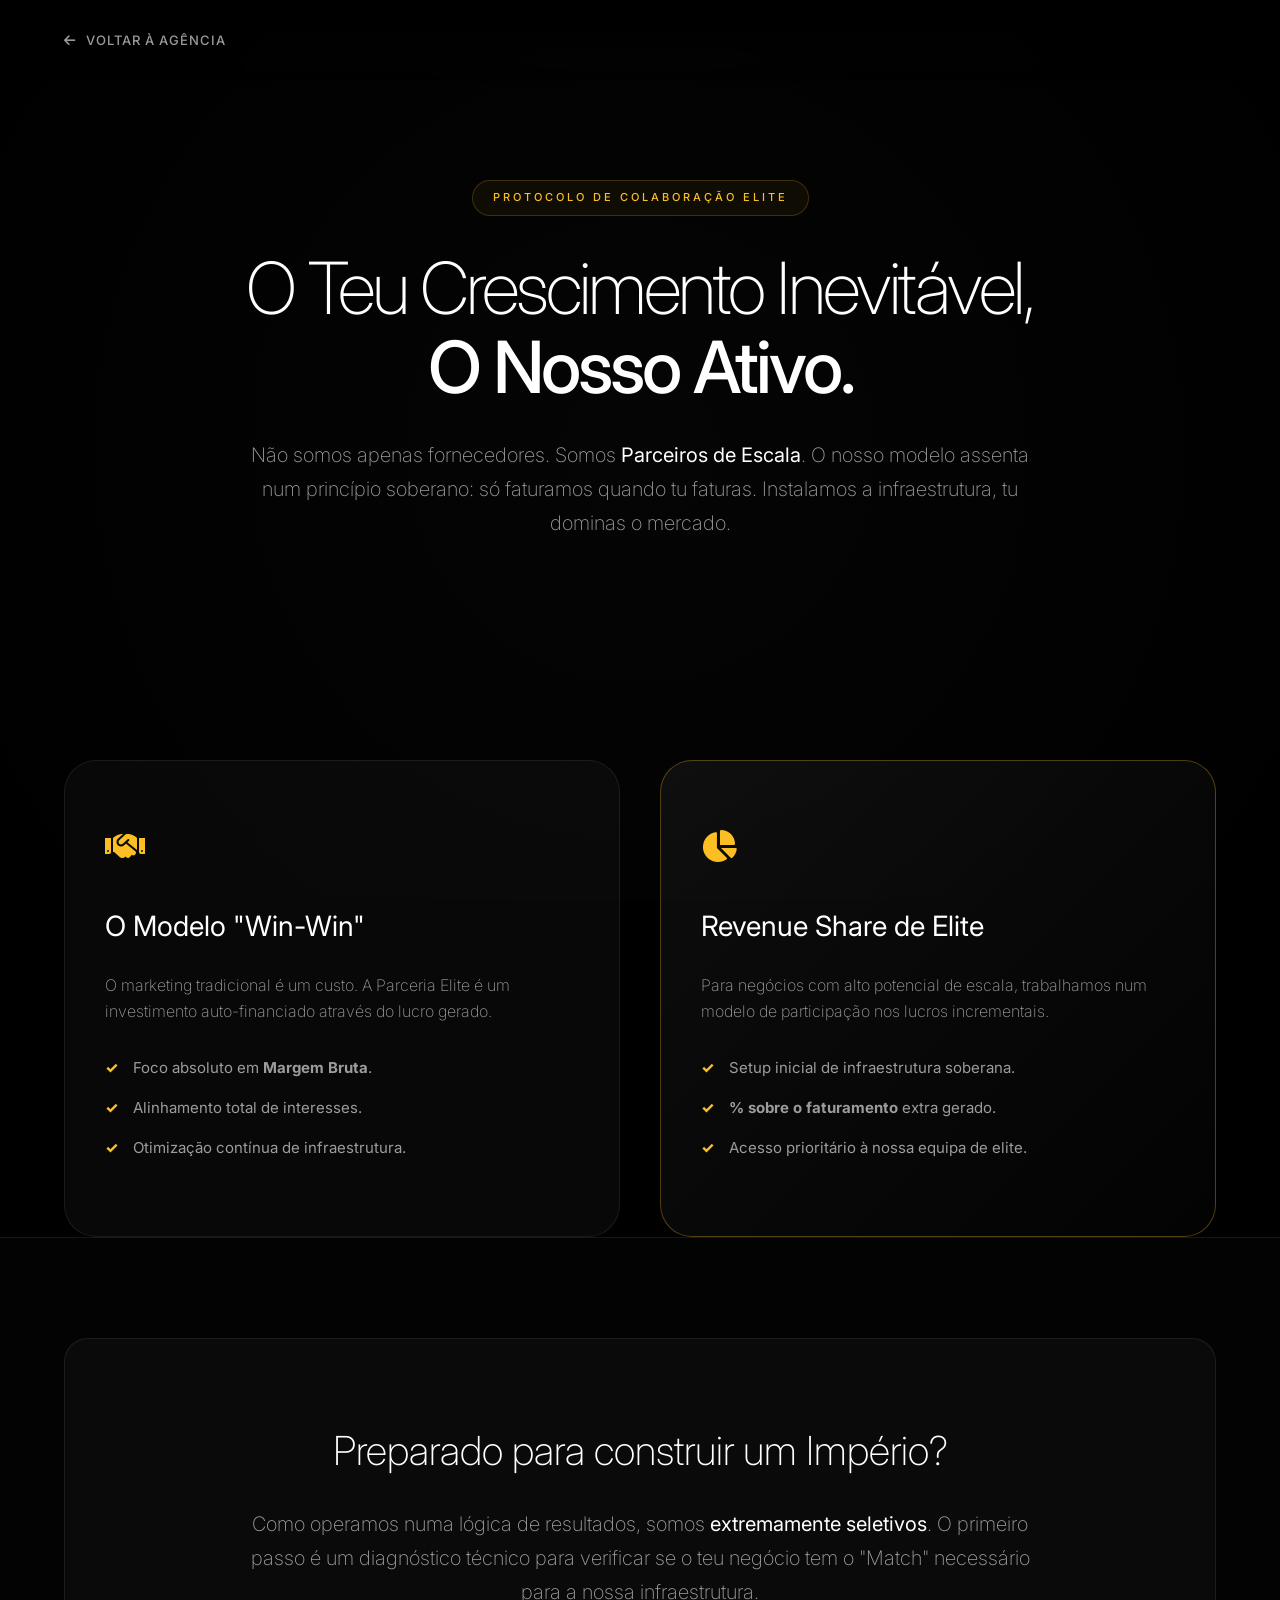
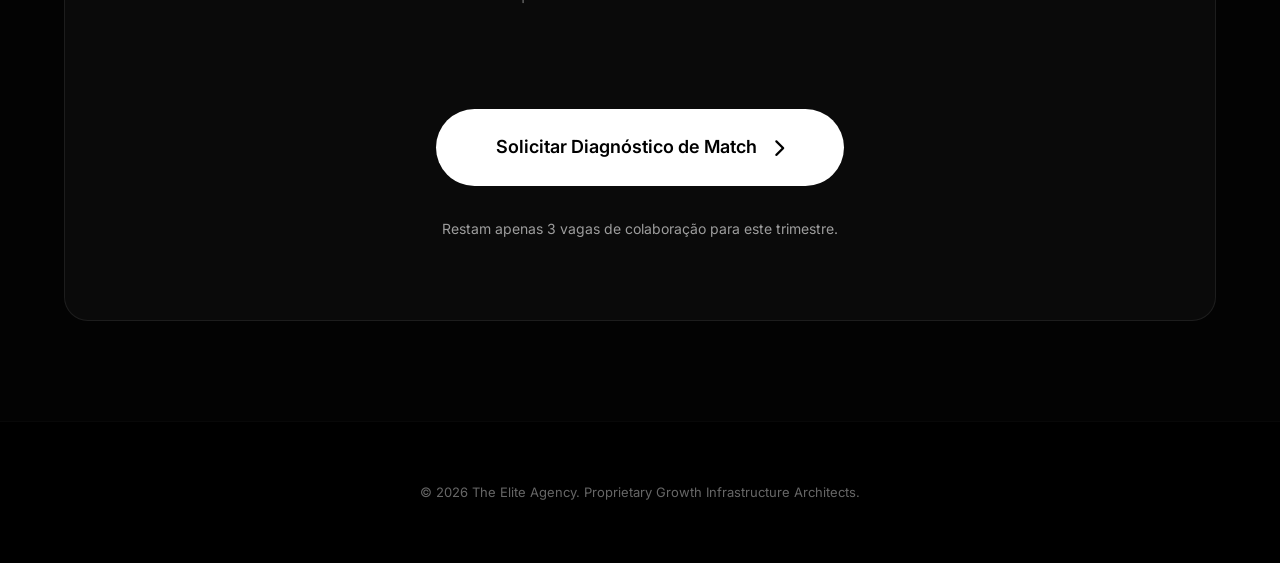
==== commit 9f4b8dbe: "Site Overhaul: Codificação corrigida, estrutura limpa e nova copy de Elite" ====
--- a/parceiro-comercial.html
+++ b/parceiro-comercial.html
@@ -3,3630 +3,330 @@
 <head>
     <meta charset="UTF-8">
     <meta name="viewport" content="width=device-width, initial-scale=1.0, maximum-scale=5.0">
-    <title>Parceria Comercial Elite — The Elite Agency</title>
+    <title>Parceria Elite — Protocolo de Colaboração</title>
     
     <!-- Favicon -->
     <link rel="icon" type="image/png" href="https://res.cloudinary.com/dooigd0d3/image/upload/v1766771870/GENERATION-removebg-preview_yfwn01.png">
     
+    <!-- Google Fonts -->
+    <link href="https://fonts.googleapis.com/css2?family=Inter:wght@100;200;300;400;500;600&display=swap" rel="stylesheet">
+    <!-- Font Awesome -->
+    <link rel="stylesheet" href="https://cdnjs.cloudflare.com/ajax/libs/font-awesome/6.0.0/css/all.min.css">
+
     <style>
-        /* ========== GLOBAL RESET & BASE ========== */
+        /* ========== CORE DESIGN SYSTEM (SHARED WITH INDEX) ========== */
+        :root {
+            --bg-black: #000000;
+            --glass-white: rgba(255, 255, 255, 0.03);
+            --glass-border: rgba(255, 255, 255, 0.08);
+            --accent-gold: #fbbf24;
+            --text-main: rgba(255, 255, 255, 0.95);
+            --text-dim: rgba(255, 255, 255, 0.6);
+        }
+
         * { margin: 0; padding: 0; box-sizing: border-box; }
         
-        html, body {
-            overflow-x: hidden;
-            width: 100%;
-            max-width: 100%;
-        }
-        
         body { 
-            font-family: -apple-system, BlinkMacSystemFont, 'SF Pro Display', 'Inter', system-ui, sans-serif; 
-            background: #000; 
+            font-family: 'Inter', -apple-system, system-ui, sans-serif; 
+            background: var(--bg-black); 
             color: #fff; 
             line-height: 1.6; 
             -webkit-font-smoothing: antialiased;
-        }
-        
+            overflow-x: hidden;
+        }
+
+        .starry-background {
+            position: fixed;
+            top: 0;
+            left: 0;
+            width: 100vw;
+            height: 100vh;
+            z-index: -1;
+            background: radial-gradient(circle at center, #050505 0%, #000000 100%);
+        }
+
         .container { 
-            max-width: 1400px; 
+            max-width: 1200px; 
             margin: 0 auto; 
-            padding: 0 40px;
+            padding: 0 24px;
             width: 100%;
         }
-        
-        .section { 
-            padding: clamp(60px, 10vw, 140px) 0; 
-            position: relative;
-            width: 100%;
-        }
-
-        /* ========== SECTION 1: HERO + CRITÉRIOS ========== */
-        .hero-partnership {
-            padding: 120px 0 100px;
+
+        section { padding: 100px 0; }
+
+        /* ========== NAVIGATION ========== */
+        nav {
+            position: fixed; top: 0; left: 0; width: 100%; padding: 30px 0; z-index: 1000;
+            background: linear-gradient(to bottom, rgba(0, 0, 0, 0.8) 0%, transparent 100%);
+            backdrop-filter: blur(10px);
+        }
+
+        .nav-inner { display: flex; justify-content: space-between; align-items: center; }
+
+        .back-link {
+            display: inline-flex; align-items: center; gap: 10px;
+            color: var(--text-dim); text-decoration: none;
+            font-size: 13px; font-weight: 500; letter-spacing: 1px;
+            text-transform: uppercase; transition: all 0.3s ease;
+        }
+
+        .back-link:hover { color: #fff; transform: translateX(-5px); }
+
+        /* ========== HERO ========== */
+        .hero {
+            padding: 180px 0 100px;
             text-align: center;
-            background: radial-gradient(ellipse at top, rgba(255, 255, 255, 0.02) 0%, transparent 60%);
-        }
-
-        .hero-label {
+        }
+
+        .section-label {
             display: inline-block;
             font-size: 11px;
-            font-weight: 400;
-            letter-spacing: 2px;
+            font-weight: 500;
+            letter-spacing: 3px;
             text-transform: uppercase;
-            color: rgba(255, 255, 255, 0.6);
-            background: rgba(255, 255, 255, 0.05);
-            padding: 8px 16px;
-            border-radius: 20px;
-            border: 1px solid rgba(255, 255, 255, 0.1);
-            margin-bottom: 24px;
-        }
-
-        .hero-title {
-            font-size: clamp(48px, 8vw, 72px);
+            color: var(--accent-gold);
+            background: rgba(251, 191, 36, 0.05);
+            padding: 8px 20px;
+            border-radius: 50px;
+            border: 1px solid rgba(251, 191, 36, 0.2);
+            margin-bottom: 32px;
+        }
+
+        h1 {
+            font-size: clamp(40px, 6vw, 72px);
             font-weight: 200;
-            margin-bottom: 24px;
-            letter-spacing: -2px;
-            color: #ffffff;
-        }
-
-        .hero-title strong {
-            font-weight: 500;
-        }
-
-        .hero-description {
+            line-height: 1.1;
+            margin-bottom: 32px;
+            letter-spacing: -3px;
+            max-width: 900px;
+            margin-left: auto;
+            margin-right: auto;
+        }
+
+        h1 strong { font-weight: 500; }
+
+        .hero-desc {
             font-size: 20px;
             font-weight: 200;
-            color: rgba(255, 255, 255, 0.7);
+            color: var(--text-dim);
             max-width: 800px;
             margin: 0 auto 60px;
             line-height: 1.7;
         }
 
-        .qualification-box {
-            max-width: 900px;
-            margin: 0 auto 40px;
-            background: rgba(255, 255, 255, 0.02);
-            border: 1px solid rgba(255, 255, 255, 0.1);
-            border-radius: 16px;
-            padding: 40px;
+        .hero-desc strong { color: #fff; font-weight: 400; }
+
+        /* ========== COLLABORATION MODEL ========== */
+        .model-grid {
+            display: grid;
+            grid-template-columns: repeat(2, 1fr);
+            gap: 40px;
+            margin-top: 60px;
+        }
+
+        .model-card {
+            background: var(--glass-white);
+            border: 1px solid var(--glass-border);
+            border-radius: 32px;
+            padding: 60px 40px;
+            text-align: left;
+            transition: all 0.4s ease;
+        }
+
+        .model-card:hover {
+            border-color: rgba(255,255,255,0.2);
+            background: rgba(255,255,255,0.05);
+        }
+
+        .model-card.featured {
+            background: linear-gradient(135deg, rgba(255,255,255,0.05) 0%, rgba(255,255,255,0.01) 100%);
+            border-color: rgba(251, 191, 36, 0.3);
             position: relative;
         }
 
-        .qualification-box::before {
-            content: '';
-            position: absolute;
-            inset: 0;
-            border-radius: 16px;
-            padding: 1px;
-            background: linear-gradient(135deg, rgba(255, 255, 255, 0.15) 0%, transparent 50%, rgba(255, 255, 255, 0.15) 100%);
-            -webkit-mask: linear-gradient(#fff 0 0) content-box, linear-gradient(#fff 0 0);
-            -webkit-mask-composite: xor;
-            mask-composite: exclude;
-            pointer-events: none;
-        }
-
-        .qualification-box h3 {
-            font-size: 20px;
+        .model-icon {
+            font-size: 32px;
+            color: var(--accent-gold);
+            margin-bottom: 32px;
+        }
+
+        .model-card h3 {
+            font-size: 28px;
             font-weight: 400;
-            margin-bottom: 32px;
-            text-align: center;
-            color: #ffffff;
-            position: relative;
-        }
-
-        .qualification-box h3::after {
-            content: '';
-            display: block;
-            width: 60px;
-            height: 2px;
-            background: linear-gradient(90deg, transparent 0%, rgba(255, 255, 255, 0.4) 50%, transparent 100%);
-            margin: 16px auto 0;
-        }
-
-        .criteria-grid {
-            display: grid;
-            grid-template-columns: repeat(3, 1fr);
-            gap: 32px;
-        }
-
-        .criterion {
-            display: flex;
-            align-items: flex-start;
-            gap: 12px;
-            padding: 20px;
-            background: rgba(255, 255, 255, 0.02);
-            border: 1px solid rgba(255, 255, 255, 0.08);
-            border-radius: 12px;
-            transition: all 0.3s ease;
-        }
-
-        .criterion:hover {
-            background: rgba(255, 255, 255, 0.04);
-            border-color: rgba(255, 255, 255, 0.15);
-            transform: translateY(-2px);
-        }
-
-        .criterion-icon {
-            flex-shrink: 0;
-            width: 32px;
-            height: 32px;
-            background: rgba(255, 255, 255, 0.08);
-            border-radius: 8px;
-            display: flex;
-            align-items: center;
-            justify-content: center;
-            border: 1px solid rgba(255, 255, 255, 0.12);
-        }
-
-        .criterion-icon svg {
-            stroke: rgba(255, 255, 255, 0.9);
-        }
-
-        .criterion p {
-            font-size: 15px;
-            font-weight: 200;
-            color: rgba(255, 255, 255, 0.8);
-            line-height: 1.6;
-            margin: 0;
-        }
-
-        .criterion strong {
-            color: rgba(255, 255, 255, 0.95);
-            font-weight: 500;
-        }
-
-        .hero-cta {
-            display: inline-flex;
-            align-items: center;
-            gap: 12px;
-            background: #ffffff;
-            color: #000000;
-            padding: 18px 36px;
-            border-radius: 12px;
-            font-size: 16px;
-            font-weight: 400;
-            text-decoration: none;
-            transition: all 0.3s ease;
-            box-shadow: 0 4px 20px rgba(255, 255, 255, 0.15);
-        }
-
-        .hero-cta:hover {
-            transform: translateY(-2px);
-            box-shadow: 0 8px 32px rgba(255, 255, 255, 0.25);
-        }
-
-        .hero-cta svg {
-            transition: transform 0.3s ease;
-        }
-
-        .hero-cta:hover svg {
-            transform: translateX(4px);
-        }
-
-        /* ========== SECTION 2: ECOSSISTEMA (3 PILARES) ========== */
-        .ecosystem {
-            padding: 100px 0;
-            background: #000000;
-        }
-
-        .section-label {
-            display: inline-block;
-            font-size: 10px;
-            font-weight: 400;
-            letter-spacing: 2px;
-            text-transform: uppercase;
-            color: rgba(255, 255, 255, 0.5);
-            background: rgba(255, 255, 255, 0.05);
-            padding: 6px 14px;
-            border-radius: 20px;
-            border: 1px solid rgba(255, 255, 255, 0.1);
-            margin-bottom: 20px;
-        }
-
-        .section-intro {
-            text-align: center;
-            max-width: 800px;
-            margin: 0 auto 80px;
-        }
-
-        .section-intro h2 {
-            font-size: clamp(36px, 5vw, 52px);
-            font-weight: 200;
-            margin-bottom: 20px;
-            letter-spacing: -1px;
-            color: #ffffff;
-        }
-
-        .section-intro h2 strong {
-            font-weight: 500;
-        }
-
-        .section-intro p {
-            font-size: 18px;
-            font-weight: 200;
-            color: rgba(255, 255, 255, 0.7);
-            line-height: 1.7;
-        }
-
-        .pillars-grid {
-            display: grid;
-            grid-template-columns: repeat(3, 1fr);
-            gap: 32px;
-            margin-bottom: 60px;
-        }
-
-        .pillar-card {
-            background: rgba(255, 255, 255, 0.02);
-            border: 1px solid rgba(255, 255, 255, 0.08);
-            border-radius: 20px;
-            padding: 32px;
-            position: relative;
-            transition: all 0.3s ease;
-        }
-
-        .pillar-card:hover {
-            transform: translateY(-4px);
-            border-color: rgba(255, 255, 255, 0.15);
-        }
-
-        .pillar-card.core {
-            border-color: rgba(255, 255, 255, 0.15);
-            background: linear-gradient(135deg, rgba(255, 255, 255, 0.04) 0%, rgba(255, 255, 255, 0.02) 100%);
-            box-shadow: 0 0 40px rgba(255, 255, 255, 0.08);
-        }
-
-        .pillar-card.core:hover {
-            border-color: rgba(255, 255, 255, 0.25);
-            box-shadow: 0 0 60px rgba(255, 255, 255, 0.12);
-        }
-
-        .pillar-badge {
-            position: absolute;
-            top: -12px;
-            left: 50%;
-            transform: translateX(-50%);
-            font-size: 9px;
-            font-weight: 500;
-            letter-spacing: 2px;
-            text-transform: uppercase;
-            padding: 4px 12px;
-            border-radius: 20px;
-        }
-
-        .pillar-badge.core-badge {
-            color: #000000;
-            background: #ffffff;
-            border: 1px solid rgba(255, 255, 255, 0.3);
-            box-shadow: 0 4px 12px rgba(255, 255, 255, 0.2);
-        }
-
-        .pillar-header {
             margin-bottom: 24px;
-            text-align: center;
-        }
-
-        .pillar-logo {
-            width: 80px;
-            height: 80px;
-            background: rgba(255, 255, 255, 0.05);
-            border-radius: 16px;
-            display: flex;
-            align-items: center;
-            justify-content: center;
-            margin: 0 auto 20px;
-            overflow: hidden;
-            border: 1px solid rgba(255, 255, 255, 0.08);
-        }
-
-        .pillar-logo img {
-            width: 100%;
-            height: 100%;
-            object-fit: cover;
-        }
-
-        .pillar-logo.dual {
-            width: 160px;
-            display: flex;
-            gap: 8px;
-            padding: 0;
-            background: transparent;
-            border: none;
-        }
-
-        .pillar-logo.dual img {
-            width: 76px;
-            height: 76px;
-            border-radius: 12px;
-            border: 1px solid rgba(255, 255, 255, 0.12);
-            background: rgba(255, 255, 255, 0.05);
-            object-fit: cover;
-        }
-
-        .pillar-card.core .pillar-logo:not(.dual) {
-            background: rgba(255, 255, 255, 0.08);
-            border: 1px solid rgba(255, 255, 255, 0.12);
-        }
-
-        .pillar-header h3 {
-            font-size: 22px;
-            font-weight: 400;
-            margin-bottom: 8px;
-            color: #ffffff;
-        }
-
-        .pillar-tag {
-            font-size: 11px;
-            font-weight: 400;
-            letter-spacing: 1.5px;
-            text-transform: uppercase;
-            color: rgba(255, 255, 255, 0.5);
-        }
-
-        .pillar-tag.gold {
-            color: rgba(255, 255, 255, 0.7);
-            font-weight: 400;
-        }
-
-        .pillar-body h4 {
-            font-size: 14px;
-            font-weight: 400;
-            color: rgba(255, 255, 255, 0.6);
-            margin-bottom: 12px;
-            text-transform: uppercase;
-            letter-spacing: 1px;
-        }
-
-        .pillar-body ul {
-            list-style: none;
-            margin-bottom: 24px;
-        }
-
-        .pillar-body li {
-            font-size: 14px;
-            font-weight: 200;
-            color: rgba(255, 255, 255, 0.7);
-            padding-left: 20px;
-            position: relative;
-            margin-bottom: 10px;
-            line-height: 1.6;
-        }
-
-        .pillar-body li strong {
-            font-weight: 500;
-            color: rgba(255, 255, 255, 0.95);
-        }
-
-        .pillar-body li::before {
-            content: '→';
-            position: absolute;
-            left: 0;
-            color: rgba(255, 255, 255, 0.3);
-            font-size: 14px;
-        }
-
-        .pillar-card.core .pillar-body li::before {
-            color: rgba(255, 255, 255, 0.5);
-        }
-
-        .pillar-result {
-            padding-top: 20px;
-            border-top: 1px solid rgba(255, 255, 255, 0.08);
-            font-size: 14px;
-            font-weight: 200;
-            color: rgba(255, 255, 255, 0.7);
-            line-height: 1.6;
-        }
-
-        .pillar-result.gold {
-            border-top-color: rgba(255, 255, 255, 0.12);
-        }
-
-        .pillar-result strong {
-            font-weight: 500;
-            color: rgba(255, 255, 255, 0.9);
-        }
-
-        .coordination-box {
-            background: rgba(255, 255, 255, 0.02);
-            border: 1px solid rgba(255, 255, 255, 0.1);
-            border-radius: 16px;
-            padding: 36px;
-            text-align: center;
-        }
-
-        .coordination-box h4 {
-            font-size: 22px;
-            font-weight: 400;
-            color: rgba(255, 255, 255, 0.9);
-            margin-bottom: 12px;
-        }
-
-        .coordination-box p {
+        }
+
+        .model-card p {
+            color: var(--text-dim);
             font-size: 16px;
             font-weight: 200;
-            color: rgba(255, 255, 255, 0.8);
-            max-width: 700px;
-            margin: 0 auto;
-            line-height: 1.7;
-        }
-
-        .coordination-box p strong {
-            font-weight: 500;
-            color: rgba(255, 255, 255, 0.95);
-        }
-
-        /* ========== SECTION 3: COMO FUNCIONA (TIMELINE) ========== */
-        .how-it-works {
-            padding: 100px 0;
-            background: rgba(255, 255, 255, 0.01);
-        }
-
-        .timeline {
-            max-width: 800px;
-            margin: 0 auto 60px;
-        }
-
-        .timeline-item {
-            display: flex;
-            gap: 32px;
-            margin-bottom: 60px;
-            position: relative;
-        }
-
-        .timeline-item::before {
-            content: '';
-            position: absolute;
-            left: 23px;
-            top: 64px;
-            width: 2px;
-            height: calc(100% + 40px);
-            background: rgba(255, 255, 255, 0.08);
-        }
-
-        .timeline-item:last-child::before {
-            display: none;
-        }
-
-        .timeline-marker {
-            width: 48px;
-            height: 48px;
-            background: rgba(255, 255, 255, 0.05);
-            border: 2px solid rgba(255, 255, 255, 0.2);
-            border-radius: 50%;
-            display: flex;
-            align-items: center;
-            justify-content: center;
-            flex-shrink: 0;
-            transition: all 0.3s ease;
-        }
-
-        .timeline-item:hover .timeline-marker {
-            background: rgba(255, 255, 255, 0.08);
-            border-color: rgba(255, 255, 255, 0.3);
-        }
-
-        .timeline-item:hover .timeline-marker svg {
-            stroke: rgba(255, 255, 255, 0.95);
-        }
-
-        .timeline-content {
-            flex: 1;
-        }
-
-        .timeline-phase {
-            display: inline-block;
-            font-size: 11px;
-            font-weight: 500;
-            letter-spacing: 2px;
-            text-transform: uppercase;
-            color: rgba(255, 255, 255, 0.6);
-            margin-bottom: 8px;
-        }
-
-        .timeline-content h3 {
-            font-size: 22px;
-            font-weight: 200;
+            margin-bottom: 32px;
+        }
+
+        .model-list { list-style: none; }
+        .model-list li {
+            font-size: 15px;
+            color: var(--text-dim);
             margin-bottom: 16px;
-            color: #ffffff;
-        }
-
-        .timeline-content h3 strong {
-            font-weight: 500;
-        }
-
-        .timeline-content ul {
-            list-style: none;
-        }
-
-        .timeline-content li {
-            font-size: 15px;
-            font-weight: 200;
-            color: rgba(255, 255, 255, 0.7);
-            padding-left: 24px;
-            position: relative;
-            margin-bottom: 12px;
-            line-height: 1.6;
-        }
-
-        .timeline-content li strong {
-            font-weight: 500;
-            color: rgba(255, 255, 255, 0.95);
-        }
-
-        .timeline-content li::before {
-            content: '→';
-            position: absolute;
-            left: 0;
-            color: rgba(255, 255, 255, 0.3);
-            font-size: 14px;
-        }
-
-        .timeline-footer {
-            max-width: 800px;
-            margin: 0 auto;
-            padding: 24px;
-            background: rgba(255, 255, 255, 0.02);
-            border: 1px solid rgba(255, 255, 255, 0.1);
-            border-radius: 12px;
-            text-align: center;
-        }
-
-        .timeline-footer p {
-            font-size: 15px;
-            font-weight: 200;
-            color: rgba(255, 255, 255, 0.8);
-            margin: 0;
-        }
-
-        .timeline-footer strong {
-            font-weight: 500;
-            color: rgba(255, 255, 255, 0.95);
-        }
-
-        /* ========== SECTION 4: O QUE ESTÁ INCLUÍDO ========== */
-        .whats-included {
-            padding: 100px 0;
-            background: #000000;
-        }
-
-        .features-grid {
-            display: grid;
-            grid-template-columns: repeat(4, 1fr);
-            gap: 24px;
-        }
-
-        .feature-card {
-            background: rgba(255, 255, 255, 0.02);
-            border: 1px solid rgba(255, 255, 255, 0.08);
-            border-radius: 16px;
-            padding: 28px 24px;
-            text-align: center;
-            transition: all 0.3s ease;
-        }
-
-        .feature-card:hover {
-            transform: translateY(-4px);
-            border-color: rgba(255, 255, 255, 0.15);
-            background: rgba(255, 255, 255, 0.04);
-        }
-
-        .feature-icon {
-            width: 56px;
-            height: 56px;
-            background: rgba(255, 255, 255, 0.05);
-            border-radius: 12px;
-            display: flex;
-            align-items: center;
-            justify-content: center;
-            margin: 0 auto 16px;
-            transition: all 0.3s ease;
-        }
-
-        .feature-card:hover .feature-icon {
-            background: rgba(255, 255, 255, 0.08);
-        }
-
-        .feature-card:hover .feature-icon svg {
-            stroke: rgba(255, 255, 255, 0.95);
-            fill: rgba(255, 255, 255, 0.95);
-        }
-
-        .feature-card h3 {
-            font-size: 17px;
-            font-weight: 400;
-            margin-bottom: 12px;
-            color: #ffffff;
-        }
-
-        .feature-card p {
-            font-size: 14px;
-            font-weight: 200;
-            color: rgba(255, 255, 255, 0.7);
-            line-height: 1.6;
-        }
-
-        .feature-card p strong {
-            font-weight: 500;
-            color: rgba(255, 255, 255, 0.95);
-        }
-
-        /* ========== SECTION 5: PARA QUEM É ========== */
-        .target-audience {
-            padding: 100px 0;
-            background: #000000;
-        }
-
-        .audience-grid {
-            display: grid;
-            grid-template-columns: repeat(2, 1fr);
-            gap: 32px;
-            max-width: 1100px;
-            margin: 0 auto 60px;
-        }
-
-        .audience-card {
-            background: rgba(255, 255, 255, 0.02);
-            border: 1px solid rgba(255, 255, 255, 0.08);
-            border-radius: 16px;
-            padding: 40px 36px;
-            position: relative;
-        }
-
-        .audience-card.ideal {
-            border-color: rgba(255, 255, 255, 0.15);
-            background: rgba(255, 255, 255, 0.03);
-        }
-
-        .audience-card.not-ideal {
-            border-color: rgba(255, 255, 255, 0.06);
-            background: rgba(255, 255, 255, 0.01);
-        }
-
-        .card-badge {
-            position: absolute;
-            top: -12px;
-            left: 50%;
-            transform: translateX(-50%);
-            font-size: 11px;
-            font-weight: 500;
-            letter-spacing: 1.5px;
-            text-transform: uppercase;
-            padding: 6px 16px;
-            border-radius: 20px;
-            backdrop-filter: blur(10px);
-        }
-
-        .ideal-badge {
-            background: rgba(255, 255, 255, 0.1);
-            color: rgba(255, 255, 255, 0.95);
-            border: 1px solid rgba(255, 255, 255, 0.2);
-        }
-
-        .not-badge {
-            background: rgba(255, 255, 255, 0.05);
-            color: rgba(255, 255, 255, 0.5);
-            border: 1px solid rgba(255, 255, 255, 0.1);
-        }
-
-        .audience-card h3 {
-            font-size: 24px;
-            font-weight: 400;
-            color: #ffffff;
-            margin-bottom: 24px;
-            text-align: center;
-        }
-
-        .audience-card ul {
-            list-style: none;
-            padding: 0;
-            margin: 0;
-        }
-
-        .audience-card li {
-            font-size: 15px;
-            font-weight: 200;
-            color: rgba(255, 255, 255, 0.7);
             padding-left: 28px;
             position: relative;
-            margin-bottom: 16px;
-            line-height: 1.6;
-        }
-
-        .audience-card.ideal li::before {
+        }
+
+        .model-list li::before {
             content: '✓';
             position: absolute;
             left: 0;
-            color: rgba(255, 255, 255, 0.6);
-            font-size: 16px;
-            font-weight: 500;
-        }
-
-        .audience-card.not-ideal li::before {
-            content: '✗';
-            position: absolute;
-            left: 0;
-            color: rgba(255, 255, 255, 0.3);
-            font-size: 16px;
-            font-weight: 500;
-        }
-
-        .audience-card li strong {
-            font-weight: 500;
-            color: rgba(255, 255, 255, 0.95);
-        }
-
-        .audience-cta {
+            color: var(--accent-gold);
+            font-weight: 800;
+        }
+
+        /* ========== THE MATCH DIAGNOSTIC ========== */
+        .diagnosis-section {
+            background: rgba(255,255,255,0.01);
+            border-top: 1px solid var(--glass-border);
+        }
+
+        .diagnosis-box {
+            background: var(--glass-white);
+            border: 1px solid var(--glass-border);
+            border-radius: 24px;
+            padding: 80px 40px;
             text-align: center;
-            max-width: 700px;
-            margin: 0 auto;
-            padding: 32px;
-            background: rgba(255, 255, 255, 0.02);
-            border: 1px solid rgba(255, 255, 255, 0.1);
-            border-radius: 12px;
-        }
-
-        .audience-cta p {
-            font-size: 16px;
+        }
+
+        .diagnosis-box h2 {
+            font-size: 40px;
             font-weight: 200;
-            color: rgba(255, 255, 255, 0.8);
-            margin: 0;
-        }
-
-        .audience-cta a {
-            font-weight: 500;
-            color: rgba(255, 255, 255, 0.95);
-            text-decoration: underline;
-            text-underline-offset: 4px;
-            transition: all 0.3s ease;
-        }
-
-        .audience-cta a:hover {
-            color: #ffffff;
-            text-decoration-thickness: 2px;
-        }
-
-        /* ========== RESPONSIVE ========== */
-        @media (max-width: 1024px) {
-            .pillars-grid {
-                grid-template-columns: 1fr;
-                max-width: 600px;
-                margin-left: auto;
-                margin-right: auto;
-            }
-            
-            .pillar-card.core {
-                order: -1;
-            }
-
-            .features-grid {
-                grid-template-columns: repeat(2, 1fr);
-            }
-
-            .audience-grid {
-                grid-template-columns: 1fr;
-                max-width: 600px;
-            }
-        }
-        
-        @media (max-width: 768px) {
-            .container { padding: 0 25px; }
-            
-            .hero-partnership {
-                padding: 80px 0 60px;
-            }
-            
-            .qualification-box {
-                padding: 32px 20px;
-            }
-            
-            .criteria-grid {
-                grid-template-columns: 1fr;
-                gap: 16px;
-            }
-            
-            .criterion {
-                padding: 16px;
-            }
-            
-            .hero-title {
-                font-size: 40px;
-            }
-            
-            .hero-description {
-                font-size: 18px;
-                margin-bottom: 48px;
-            }
-
-            .ecosystem,
-            .how-it-works,
-            .whats-included,
-            .target-audience {
-                padding: 60px 0;
-            }
-            
-            .section-intro {
-                margin-bottom: 60px;
-            }
-            
-            .pillar-card {
-                padding: 28px 20px;
-            }
-            
-            .pillar-logo {
-                width: 64px;
-                height: 64px;
-            }
-            
-            .pillar-logo.dual {
-                width: 136px;
-            }
-            
-            .pillar-logo.dual img {
-                width: 64px;
-                height: 64px;
-            }
-            
-            .coordination-box {
-                padding: 28px 20px;
-            }
-
-            .timeline-item {
-                gap: 20px;
-            }
-            
-            .timeline-marker {
-                width: 40px;
-                height: 40px;
-            }
-            
-            .timeline-marker svg {
-                width: 20px;
-                height: 20px;
-            }
-            
-            .timeline-item::before {
-                left: 19px;
-            }
-            
-            .timeline-content h3 {
-                font-size: 20px;
-            }
-
-            .features-grid {
-                grid-template-columns: 1fr;
-                max-width: 500px;
-                margin: 0 auto;
-            }
-
-            .audience-card {
-                padding: 32px 24px;
-            }
+            margin-bottom: 24px;
+        }
+
+        .cta-button {
+            display: inline-flex;
+            align-items: center;
+            gap: 16px;
+            background: #fff;
+            color: #000;
+            padding: 24px 60px;
+            border-radius: 60px;
+            font-weight: 600;
+            font-size: 18px;
+            text-decoration: none;
+            transition: all 0.5s cubic-bezier(0.16, 1, 0.3, 1);
+            margin-top: 40px;
+        }
+
+        .cta-button:hover {
+            transform: translateY(-8px) scale(1.02);
+            box-shadow: 0 30px 60px rgba(255,255,255,0.1);
+        }
+
+        /* ========== FOOTER ========== */
+        footer {
+            padding: 60px 0;
+            text-align: center;
+            opacity: 0.4;
+            font-size: 13px;
+            border-top: 1px solid var(--glass-border);
+        }
+
+        @media (max-width: 900px) {
+            .model-grid { grid-template-columns: 1fr; }
+            h1 { font-size: 44px; }
+            .hero { padding: 140px 0 60px; }
         }
     </style>
 </head>
 <body>
-
-<!-- ==================== SECTION 1: HERO + CRITÉRIOS ==================== -->
-<section class="hero-partnership">
-    <div class="container">
-        <span class="hero-label">Ecossistema Completo de Crescimento</span>
-        <h1 class="hero-title">
-            Parceria Comercial <strong>Elite</strong>
-        </h1>
-        <p class="hero-description">
-            A Elite Agency como core + dois especialistas estratégicos.<br>
-            Um gestor dedicado coordena tudo. Zero gestão da tua parte.
-        </p>
-        
-        <!-- Critérios de Qualificação -->
-        <div class="qualification-box">
-            <h3>Critérios de Entrada</h3>
-            <div class="criteria-grid">
-                <div class="criterion">
-                    <div class="criterion-icon">
-                        <svg width="24" height="24" viewBox="0 0 24 24" fill="none">
-                            <path d="M20 6L9 17l-5-5" stroke="currentColor" stroke-width="2.5" stroke-linecap="round" stroke-linejoin="round"/>
-                        </svg>
-                    </div>
-                    <p>Faturamento mínimo <strong>€10k/mês</strong></p>
+    <div class="starry-background" id="starryBg"></div>
+
+    <nav>
+        <div class="container nav-inner">
+            <a href="index.html" class="back-link"><i class="fas fa-arrow-left"></i> Voltar à Agência</a>
+        </div>
+    </nav>
+
+    <main>
+        <!-- HERO -->
+        <section class="hero">
+            <div class="container">
+                <span class="section-label">Protocolo de Colaboração Elite</span>
+                <h1>O Teu Crescimento Inevitável,<br><strong>O Nosso Ativo.</strong></h1>
+                <p class="hero-desc">
+                    Não somos apenas fornecedores. Somos <strong>Parceiros de Escala</strong>. O nosso modelo assenta num princípio soberano: só faturamos quando tu faturas. Instalamos a infraestrutura, tu dominas o mercado.
+                </p>
+            </div>
+        </section>
+
+        <!-- MODELS -->
+        <section class="container">
+            <div class="model-grid">
+                <div class="model-card">
+                    <div class="model-icon"><i class="fas fa-handshake"></i></div>
+                    <h3>O Modelo "Win-Win"</h3>
+                    <p>O marketing tradicional é um custo. A Parceria Elite é um investimento auto-financiado através do lucro gerado.</p>
+                    <ul class="model-list">
+                        <li>Foco absoluto em <strong>Margem Bruta</strong>.</li>
+                        <li>Alinhamento total de interesses.</li>
+                        <li>Otimização contínua de infraestrutura.</li>
+                    </ul>
                 </div>
-                <div class="criterion">
-                    <div class="criterion-icon">
-                        <svg width="24" height="24" viewBox="0 0 24 24" fill="none">
-                            <path d="M20 6L9 17l-5-5" stroke="currentColor" stroke-width="2.5" stroke-linecap="round" stroke-linejoin="round"/>
-                        </svg>
-                    </div>
-                    <p>Orçamento marketing <strong>€5k+/mês</strong></p>
-                </div>
-                <div class="criterion">
-                    <div class="criterion-icon">
-                        <svg width="24" height="24" viewBox="0 0 24 24" fill="none">
-                            <path d="M20 6L9 17l-5-5" stroke="currentColor" stroke-width="2.5" stroke-linecap="round" stroke-linejoin="round"/>
-                        </svg>
-                    </div>
-                    <p>Produto/serviço validado com <strong>clientes pagantes</strong></p>
-                </div>
-            </div>
-        </div>
-
-        <!-- CTA 1: HERO - Verificar Disponibilidade -->
-        <a href="https://wa.me/351924132341?text=Ol%C3%A1!%20Estou%20interessado%20na%20**Parceria%20Comercial%20Elite**.%0A%0A%F0%9F%93%8B%20**Contexto%20do%20neg%C3%B3cio%3A**%0A%E2%80%A2%20Tipo%20de%20neg%C3%B3cio%3A%20%5Bdescreve%5D%0A%E2%80%A2%20Faturamento%20mensal%3A%20%5Bex%3A%20%E2%82%AC10k%2B%5D%0A%E2%80%A2%20Or%C3%A7amento%20marketing%3A%20%5Bex%3A%20%E2%82%AC5k%2B%5D%0A%E2%80%A2%20Objetivo%20principal%3A%20%5Bescalar%2Fdominar%20mercado%2Fetc%5D%0A%0AGostaria%20de%20verificar%20se%20qualificamo%20e%20se%20h%C3%A1%20disponibilidade.%20Quando%20podemos%20falar%3F" 
-           class="hero-cta" 
-           target="_blank" 
-           rel="noopener noreferrer">
-            <span>Verificar Disponibilidade</span>
-            <svg width="20" height="20" viewBox="0 0 20 20" fill="none">
-                <path d="M5 10h10m-5-5l5 5-5 5" stroke="currentColor" stroke-width="2" stroke-linecap="round"/>
-            </svg>
-        </a>
-    </div>
-</section>
-
-<!-- ==================== SECTION 2: O ECOSSISTEMA (3 PILARES) ==================== -->
-<section class="ecosystem">
-    <div class="container">
-        <div class="section-intro">
-            <span class="section-label">O Ecossistema</span>
-            <h2>Elite Agency como Core.<br><strong>Três Especialistas</strong> Estratégicos.</h2>
-            <p>Cada pilar funciona de forma autónoma mas estrategicamente alinhado. Um gestor dedicado coordena tudo para ti.</p>
-        </div>
-
-        <div class="pillars-grid">
-            
-            <!-- Pilar 1: João Alfar -->
-            <div class="pillar-card">
-                <div class="pillar-header">
-                    <div class="pillar-logo">
-                        <img src="https://res.cloudinary.com/dooigd0d3/image/upload/v1769610434/profile_pic_2.1_2026_square_nlhy5h.png" alt="João Alfar">
-                    </div>
-                    <h3>João Alfar</h3>
-                    <span class="pillar-tag">Funis & Conversão</span>
-                </div>
-                <div class="pillar-body">
-                    <h4>O Que Faz</h4>
-                    <ul>
-                        <li><strong>Funis completos</strong> (awareness → conversão)</li>
-                        <li><strong>Landing pages otimizadas</strong> (7%+ conversão)</li>
-                        <li><strong>CRO contínuo</strong> (A/B testing mensal)</li>
-                        <li><strong>Email automation</strong> & sequências</li>
-                        <li><strong>Tracking avançado</strong> (GA4, Meta Pixel)</li>
-                        <li><strong>Otimização</strong> baseada em dados</li>
-                    </ul>
-                    <div class="pillar-result">
-                        <strong>Resultado:</strong> Sistema de conversão que transforma tráfego em clientes pagantes
-                    </div>
-                </div>
-            </div>
-
-            <!-- Pilar 2: Elite Agency (CORE - NO MEIO) -->
-            <div class="pillar-card core">
-                <div class="pillar-badge core-badge">CORE DO SISTEMA</div>
-                <div class="pillar-header">
-                    <div class="pillar-logo dual">
-                        <img src="https://res.cloudinary.com/dooigd0d3/image/upload/v1769021554/67d0aa2a-ec54-42ca-b990-fda2e3476f0b.png" alt="Elite Agency - Gui">
-                        <img src="https://res.cloudinary.com/dooigd0d3/image/upload/v1771086473/Professional_aesthetic_portrait_photography_of_a_h-1771086452102_rwxiqb.png" alt="Elite Agency - Gonçalo">
-                    </div>
-                    <h3>The Elite Agency</h3>
-                    <span class="pillar-tag gold">Presença & Conteúdo</span>
-                </div>
-                <div class="pillar-body">
-                    <h4>O Que Fazem</h4>
-                    <ul>
-                        <li><strong>Social Media Management</strong> (6-10 posts/semana)</li>
-                        <li><strong>Videografia profissional</strong> (mensal)</li>
-                        <li><strong>Edição de vídeo</strong> estratégica</li>
-                        <li><strong>Branding consistente</strong></li>
-                        <li><strong>Community management</strong></li>
-                        <li><strong>Calendário de conteúdo</strong> de 30 dias</li>
-                        <li><strong>Google My Business</strong> optimizado</li>
-                    </ul>
-                    <div class="pillar-result gold">
-                        <strong>Resultado:</strong> Presença digital omnipresente e profissional que atrai atenção constantemente
-                    </div>
-                </div>
-            </div>
-
-            <!-- Pilar 3: Ahlec Laia -->
-            <div class="pillar-card">
-                <div class="pillar-header">
-                    <div class="pillar-logo">
-                        <img src="https://res.cloudinary.com/dooigd0d3/image/upload/v1771086472/Professional_aesthetic_portrait_photography_of_a_h-1771086460153_qwbemo.png" alt="Ahlec Laia">
-                    </div>
-                    <h3>Ahlec Laia</h3>
-                    <span class="pillar-tag">Edição High-Performance</span>
-                </div>
-                <div class="pillar-body">
-                    <h4>O Que Faz</h4>
-                    <ul>
-                        <li><strong>Edição de vídeos virais</strong> (Reels/Shorts)</li>
-                        <li><strong>8-12 vídeos</strong> high-performance/mês</li>
-                        <li><strong>Thumbnails otimizadas</strong> para CTR</li>
-                        <li><strong>Cortes estratégicos</strong> (scroll-stoppers)</li>
-                        <li><strong>Legendas dinâmicas</strong></li>
-                        <li><strong>Entrega em 24-48h</strong></li>
-                    </ul>
-                    <div class="pillar-result">
-                        <strong>Resultado:</strong> Conteúdo em vídeo que gera engagement e alcance orgânico massivo
-                    </div>
-                </div>
-            </div>
-
-        </div>
-
-        <!-- Coordenação -->
-        <div class="coordination-box">
-            <svg width="48" height="48" viewBox="0 0 48 48" fill="none" style="margin-bottom: 16px;">
-                <circle cx="24" cy="12" r="6" stroke="rgba(255, 255, 255, 0.6)" stroke-width="2"/>
-                <path d="M16 44c0-4.418 3.582-8 8-8s8 3.582 8 8" stroke="rgba(255, 255, 255, 0.6)" stroke-width="2" stroke-linecap="round"/>
-                <circle cx="12" cy="20" r="4" stroke="rgba(255, 255, 255, 0.4)" stroke-width="1.5"/>
-                <circle cx="36" cy="20" r="4" stroke="rgba(255, 255, 255, 0.4)" stroke-width="1.5"/>
-                <path d="M6 40c0-3.314 2.686-6 6-6M42 40c0-3.314-2.686-6-6-6" stroke="rgba(255, 255, 255, 0.4)" stroke-width="1.5" stroke-linecap="round"/>
-                <path d="M24 18v10M18 28h12" stroke="rgba(255, 255, 255, 0.6)" stroke-width="2" stroke-linecap="round"/>
-            </svg>
-            <h4>Gestor de Projetos Dedicado</h4>
-            <p>Um único ponto de contacto que coordena os três pilares, garante alinhamento estratégico e reporta resultados mensalmente. <strong>Zero coordenação</strong> da tua parte.</p>
-        </div>
-    </div>
-</section>
-
-<!-- ==================== SECTION 3: COMO FUNCIONA (TIMELINE) ==================== -->
-<section class="how-it-works">
-    <div class="container">
-        <div class="section-intro">
-            <span class="section-label">Processo Transparente</span>
-            <h2>Como <strong>Funciona</strong> na Prática</h2>
-            <p>Processo testado e validado em dezenas de negócios. Zero surpresas, total transparência.</p>
-        </div>
-
-        <div class="timeline">
-            
-            <div class="timeline-item">
-                <div class="timeline-marker">
-                    <svg width="24" height="24" viewBox="0 0 24 24" fill="none">
-                        <path d="M9 11l3 3L22 4" stroke="rgba(255,255,255,0.7)" stroke-width="2" stroke-linecap="round"/>
-                        <path d="M21 12v7a2 2 0 01-2 2H5a2 2 0 01-2-2V5a2 2 0 012-2h11" stroke="rgba(255,255,255,0.7)" stroke-width="2"/>
-                    </svg>
-                </div>
-                <div class="timeline-content">
-                    <span class="timeline-phase">Fase 1</span>
-                    <h3>Semanas <strong>1-2:</strong> Diagnóstico & Planeamento</h3>
-                    <ul>
-                        <li><strong>Chamada de onboarding</strong> (90 min)</li>
-                        <li><strong>Auditoria completa</strong> (presença, funis, concorrência)</li>
-                        <li><strong>Definição de KPIs</strong> e objetivos claros</li>
-                        <li><strong>Plano estratégico</strong> de 90 dias</li>
-                        <li><strong>Setup de acessos</strong> e ferramentas</li>
+
+                <div class="model-card featured">
+                    <div class="model-icon"><i class="fas fa-chart-pie"></i></div>
+                    <h3>Revenue Share de Elite</h3>
+                    <p>Para negócios com alto potencial de escala, trabalhamos num modelo de participação nos lucros incrementais.</p>
+                    <ul class="model-list">
+                        <li>Setup inicial de infraestrutura soberana.</li>
+                        <li><strong>% sobre o faturamento</strong> extra gerado.</li>
+                        <li>Acesso prioritário à nossa equipa de elite.</li>
                     </ul>
                 </div>
             </div>
-
-            <div class="timeline-item">
-                <div class="timeline-marker">
-                    <svg width="24" height="24" viewBox="0 0 24 24" fill="none">
-                        <rect x="3" y="3" width="18" height="18" rx="2" stroke="rgba(255,255,255,0.7)" stroke-width="2"/>
-                        <path d="M9 12h6M12 9v6" stroke="rgba(255,255,255,0.7)" stroke-width="2" stroke-linecap="round"/>
-                    </svg>
-                </div>
-                <div class="timeline-content">
-                    <span class="timeline-phase">Fase 2</span>
-                    <h3>Semanas <strong>3-4:</strong> Implementação</h3>
-                    <ul>
-                        <li><strong>Setup de funis</strong> e landing pages</li>
-                        <li><strong>Criação de calendário</strong> de conteúdo (30 dias)</li>
-                        <li><strong>Produção de assets</strong> iniciais</li>
-                        <li><strong>Configuração de tracking</strong> e analytics</li>
-                        <li><strong>Primeira sessão</strong> de videografia</li>
-                    </ul>
+        </section>
+
+        <!-- DIAGNOSIS -->
+        <section class="diagnosis-section">
+            <div class="container">
+                <div class="diagnosis-box">
+                    <h2>Preparado para construir um Império?</h2>
+                    <p class="hero-desc">
+                        Como operamos numa lógica de resultados, somos <strong>extremamente seletivos</strong>. O primeiro passo é um diagnóstico técnico para verificar se o teu negócio tem o "Match" necessário para a nossa infraestrutura.
+                    </p>
+                    <a href="https://wa.me/351924132341?text=Quero%20solicitar%20o%20Diagn%C3%B3stico%20de%20Match" class="cta-button">
+                        Solicitar Diagnóstico de Match
+                        <i class="fas fa-chevron-right"></i>
+                    </a>
+                    <p style="margin-top: 32px; font-size: 14px; color: var(--text-dim);">
+                        Restam apenas 3 vagas de colaboração para este trimestre.
+                    </p>
                 </div>
             </div>
-
-            <div class="timeline-item">
-                <div class="timeline-marker">
-                    <svg width="24" height="24" viewBox="0 0 24 24" fill="none">
-                        <path d="M13 2L3 14h9l-1 8 10-12h-9l1-8z" stroke="rgba(255,255,255,0.7)" stroke-width="2" stroke-linejoin="round"/>
-                    </svg>
-                </div>
-                <div class="timeline-content">
-                    <span class="timeline-phase">Fase 3</span>
-                    <h3>Mês <strong>2+:</strong> Execução & Otimização</h3>
-                    <ul>
-                        <li><strong>Produção contínua</strong> de conteúdo</li>
-                        <li><strong>Otimização baseada</strong> em dados</li>
-                        <li><strong>A/B testing</strong> mensal</li>
-                        <li><strong>Reuniões de estratégia</strong> (mensais)</li>
-                        <li><strong>Relatórios detalhados</strong> com insights acionáveis</li>
-                        <li><strong>Ajustes estratégicos</strong> contínuos</li>
-                    </ul>
-                </div>
-            </div>
-
+        </section>
+    </main>
+
+    <footer>
+        <div class="container">
+            <p>© 2026 The Elite Agency. Proprietary Growth Infrastructure Architects.</p>
         </div>
-
-        <div class="timeline-footer">
-            <p><strong>Contrato mínimo:</strong> 6 meses (recomendado <strong>12 meses</strong> para resultados sólidos)</p>
-        </div>
-    </div>
-</section>
-
-<!-- ==================== SECTION 4: O QUE ESTÁ INCLUÍDO ==================== -->
-<section class="whats-included">
-    <div class="container">
-        <div class="section-intro">
-            <span class="section-label">Pacote Completo</span>
-            <h2>O Que Está <strong>Incluído</strong></h2>
-            <p>Tudo o que precisas para dominar digitalmente o teu mercado. Sem custos escondidos.</p>
-        </div>
-
-        <div class="features-grid">
-            
-            <div class="feature-card">
-                <div class="feature-icon">
-                    <svg width="32" height="32" viewBox="0 0 32 32" fill="none">
-                        <rect x="4" y="4" width="24" height="24" rx="4" stroke="rgba(255,255,255,0.7)" stroke-width="2"/>
-                        <path d="M12 16h8M16 12v8" stroke="rgba(255,255,255,0.7)" stroke-width="2" stroke-linecap="round"/>
-                    </svg>
-                </div>
-                <h3>Social Media Full-Service</h3>
-                <p><strong>6-10 posts/semana</strong>, stories diários, <strong>Reels 2-4×/semana</strong>, community management, resposta a DMs.</p>
-            </div>
-
-            <div class="feature-card">
-                <div class="feature-icon">
-                    <svg width="32" height="32" viewBox="0 0 32 32" fill="none">
-                        <circle cx="16" cy="16" r="12" stroke="rgba(255,255,255,0.7)" stroke-width="2"/>
-                        <circle cx="16" cy="16" r="4" fill="rgba(255,255,255,0.7)"/>
-                    </svg>
-                </div>
-                <h3>Videografia Profissional</h3>
-                <p><strong>Sessão mensal</strong> (produto, behind-the-scenes, testimonials), edição estratégica, múltiplos formatos.</p>
-            </div>
-
-            <div class="feature-card">
-                <div class="feature-icon">
-                    <svg width="32" height="32" viewBox="0 0 32 32" fill="none">
-                        <path d="M8 16l8-8 8 8M8 24l8-8 8 8" stroke="rgba(255,255,255,0.7)" stroke-width="2" stroke-linecap="round"/>
-                    </svg>
-                </div>
-                <h3>Funis de Conversão</h3>
-                <p><strong>1-2 funis completos</strong>, landing pages otimizadas, email automation, sequências de nurturing.</p>
-            </div>
-
-            <div class="feature-card">
-                <div class="feature-icon">
-                    <svg width="32" height="32" viewBox="0 0 32 32" fill="none">
-                        <path d="M4 16h24M16 4v24" stroke="rgba(255,255,255,0.7)" stroke-width="2" stroke-linecap="round"/>
-                        <circle cx="16" cy="16" r="12" stroke="rgba(255,255,255,0.7)" stroke-width="2"/>
-                    </svg>
-                </div>
-                <h3>CRO Contínuo</h3>
-                <p><strong>A/B testing mensal</strong>, otimização baseada em dados, análise de comportamento, melhoria de taxas.</p>
-            </div>
-
-            <div class="feature-card">
-                <div class="feature-icon">
-                    <svg width="32" height="32" viewBox="0 0 32 32" fill="none">
-                        <rect x="6" y="10" width="20" height="12" rx="2" stroke="rgba(255,255,255,0.7)" stroke-width="2"/>
-                        <path d="M14 16l4 2-4 2v-4z" fill="rgba(255,255,255,0.7)"/>
-                    </svg>
-                </div>
-                <h3>Edição High-Performance</h3>
-                <p><strong>8-12 vídeos virais/mês</strong>, thumbnails otimizadas, cortes estratégicos, <strong>entrega em 24-48h</strong>.</p>
-            </div>
-
-            <div class="feature-card">
-                <div class="feature-icon">
-                    <svg width="32" height="32" viewBox="0 0 32 32" fill="none">
-                        <path d="M16 4L4 10l12 6 12-6-12-6z" stroke="rgba(255,255,255,0.7)" stroke-width="2" stroke-linejoin="round"/>
-                        <path d="M4 22l12 6 12-6M4 16l12 6 12-6" stroke="rgba(255,255,255,0.7)" stroke-width="2" stroke-linejoin="round"/>
-                    </svg>
-                </div>
-                <h3>Estratégia Integrada</h3>
-                <p><strong>Plano de 90 dias</strong>, alinhamento entre pilares, ajustes mensais, roadmap claro.</p>
-            </div>
-
-            <div class="feature-card">
-                <div class="feature-icon">
-                    <svg width="32" height="32" viewBox="0 0 32 32" fill="none">
-                        <circle cx="16" cy="12" r="4" stroke="rgba(255,255,255,0.7)" stroke-width="2"/>
-                        <path d="M16 18v10M10 28h12" stroke="rgba(255,255,255,0.7)" stroke-width="2" stroke-linecap="round"/>
-                    </svg>
-                </div>
-                <h3>Gestor Dedicado</h3>
-                <p>Ponto único de contacto, coordenação entre pilares, reuniões mensais, <strong>resposta em 4h</strong>.</p>
-            </div>
-
-            <div class="feature-card">
-                <div class="feature-icon">
-                    <svg width="32" height="32" viewBox="0 0 32 32" fill="none">
-                        <path d="M4 24l4-8 6 4 8-12 6 8" stroke="rgba(255,255,255,0.7)" stroke-width="2" stroke-linecap="round" stroke-linejoin="round"/>
-                        <rect x="4" y="4" width="24" height="24" rx="2" stroke="rgba(255,255,255,0.7)" stroke-width="2"/>
-                    </svg>
-                </div>
-                <h3>Reporting & Analytics</h3>
-                <p><strong>Dashboard em tempo real</strong>, relatórios mensais detalhados, insights acionáveis, KPIs rastreados.</p>
-            </div>
-
-        </div>
-    </div>
-</section>
-
-<!-- ==================== SECTION 5: PARA QUEM É ==================== -->
-<section class="target-audience">
-    <div class="container">
-        <div class="section-intro">
-            <span class="section-label">Qualificação</span>
-            <h2>Para Quem <strong>É</strong> Esta Parceria</h2>
-            <p>Não trabalhamos com todos. Procuramos negócios sérios com ambição de dominar o seu mercado.</p>
-        </div>
-
-        <div class="audience-grid">
-            
-            <!-- É Para Ti Se -->
-            <div class="audience-card ideal">
-                <div class="card-badge ideal-badge">✓ Perfil Ideal</div>
-                <h3>É Para Ti Se:</h3>
-                <ul>
-                    <li>Faturas <strong>€10k+/mês</strong> e queres escalar</li>
-                    <li>Tens produto/serviço <strong>validado</strong> com clientes pagantes</li>
-                    <li>Orçamento marketing <strong>€5k+/mês</strong></li>
-                    <li>Pensas a <strong>longo prazo</strong> (6-12 meses mínimo)</li>
-                    <li>Valorizas <strong>qualidade sobre preço</strong></li>
-                    <li>Queres <strong>delegar</strong> marketing completamente</li>
-                    <li>Procuras <strong>crescimento sustentável</strong>, não truques rápidos</li>
-                </ul>
-            </div>
-
-            <!-- NÃO É Para Ti Se -->
-            <div class="audience-card not-ideal">
-                <div class="card-badge not-badge">✗ Não é Match</div>
-                <h3>NÃO É Para Ti Se:</h3>
-                <ul>
-                    <li>Estás a <strong>começar do zero</strong></li>
-                    <li>Procuras <strong>resultados em 30 dias</strong></li>
-                    <li>Orçamento <strong>inferior a €5k/mês</strong></li>
-                    <li>Queres <strong>controlar cada detalhe</strong></li>
-                    <li>Apenas procuras <strong>gestão de redes sociais</strong></li>
-                    <li>Não tens <strong>clareza</strong> sobre o teu produto/serviço</li>
-                    <li>Esperas <strong>milagres sem investimento</strong></li>
-                </ul>
-            </div>
-
-        </div>
-
-        <div class="audience-cta">
-            <!-- CTA 2: PARA QUEM É - Chamada de Diagnóstico -->
-            <p>Não tens certeza se qualificas? 
-                <a href="https://wa.me/351924132341?text=Ol%C3%A1!%20Vi%20a%20p%C3%A1gina%20da%20**Parceria%20Comercial%20Elite**%20e%20n%C3%A3o%20tenho%20certeza%20se%20o%20meu%20neg%C3%B3cio%20qualifica.%0A%0A%F0%9F%93%8B%20**Situa%C3%A7%C3%A3o%20atual%3A**%0A%E2%80%A2%20Tipo%20de%20neg%C3%B3cio%3A%20%5Bdescreve%5D%0A%E2%80%A2%20Faturamento%3A%20%5Bex%3A%20%E2%82%AC8k%2Fm%C3%AAs%5D%0A%E2%80%A2%20Objetivo%3A%20%5Bescalar%2Fdominar%20mercado%5D%0A%0AGostaria%20de%20agendar%20uma%20**chamada%20de%20diagn%C3%B3stico%20gratuita**%20para%20perceber%20se%20faz%20sentido.%20Quando%20podemos%20conversar%3F" 
-                   target="_blank" 
-                   rel="noopener noreferrer">
-                    Agenda uma chamada de diagnóstico gratuita
-                </a>
-            </p>
-        </div>
-    </div>
-</section>
-
+    </footer>
+
+    <script src="assets/js/stars.js"></script>
+    <script>
+        // Simple star animation if local script fails
+        if (!window.createStars) {
+            const bg = document.getElementById('starryBg');
+            for(let i=0; i<100; i++) {
+                const star = document.createElement('div');
+                star.style.position = 'absolute';
+                star.style.width = '1px';
+                star.style.height = '1px';
+                star.style.background = '#fff';
+                star.style.opacity = Math.random() * 0.4;
+                star.style.left = Math.random() * 100 + '%';
+                star.style.top = Math.random() * 100 + '%';
+                bg.appendChild(star);
+            }
+        }
+    </script>
 </body>
 </html>
-
-<!DOCTYPE html>
-<html lang="pt">
-<head>
-    <meta charset="UTF-8">
-    <meta name="viewport" content="width=device-width, initial-scale=1.0, maximum-scale=5.0">
-    <title>Parceria Comercial Elite — Resultados & Comparação</title>
-    
-    <!-- Favicon -->
-    <link rel="icon" type="image/png" href="https://res.cloudinary.com/dooigd0d3/image/upload/v1766771870/GENERATION-removebg-preview_yfwn01.png">
-    
-    <style>
-        /* ========== GLOBAL RESET & BASE ========== */
-        * { margin: 0; padding: 0; box-sizing: border-box; }
-        
-        html, body {
-            overflow-x: hidden;
-            width: 100%;
-            max-width: 100%;
-        }
-        
-        body { 
-            font-family: -apple-system, BlinkMacSystemFont, 'SF Pro Display', 'Inter', system-ui, sans-serif; 
-            background: #000; 
-            color: #fff; 
-            line-height: 1.6; 
-            -webkit-font-smoothing: antialiased;
-        }
-        
-        .container { 
-            max-width: 1400px; 
-            margin: 0 auto; 
-            padding: 0 40px;
-            width: 100%;
-        }
-
-        /* ========== SHARED COMPONENTS ========== */
-        .section-intro {
-            text-align: center;
-            max-width: 900px;
-            margin: 0 auto 60px;
-        }
-
-        .section-label {
-            display: inline-block;
-            font-size: 10px;
-            font-weight: 400;
-            letter-spacing: 2px;
-            text-transform: uppercase;
-            color: rgba(255, 255, 255, 0.5);
-            background: rgba(255, 255, 255, 0.05);
-            padding: 6px 14px;
-            border-radius: 20px;
-            border: 1px solid rgba(255, 255, 255, 0.1);
-            margin-bottom: 20px;
-        }
-
-        .section-intro h2 {
-            font-size: clamp(36px, 5vw, 52px);
-            font-weight: 200;
-            margin-bottom: 20px;
-            letter-spacing: -1px;
-            color: #ffffff;
-        }
-
-        .section-intro h2 strong {
-            font-weight: 500;
-        }
-
-        .section-intro > p {
-            font-size: 18px;
-            font-weight: 200;
-            color: rgba(255, 255, 255, 0.7);
-            line-height: 1.7;
-            margin-bottom: 40px;
-        }
-
-        /* ========== CASOS DE SUCESSO ========== */
-        .case-studies {
-            padding: 100px 0;
-            background: rgba(255, 255, 255, 0.01);
-        }
-
-        .central-stat {
-            margin: 40px auto;
-            text-align: center;
-        }
-
-        .stat-number {
-            font-size: clamp(48px, 8vw, 84px);
-            font-weight: 500;
-            color: #ffffff;
-            line-height: 1;
-            margin-bottom: 16px;
-            display: block;
-        }
-
-        .stat-label {
-            font-size: 15px;
-            font-weight: 200;
-            color: rgba(255, 255, 255, 0.5);
-            max-width: 600px;
-            margin: 0 auto;
-            line-height: 1.6;
-        }
-
-        .cases-grid {
-            display: grid;
-            grid-template-columns: repeat(2, 1fr);
-            gap: 32px;
-            max-width: 1200px;
-            margin: 0 auto 40px;
-        }
-
-        .case-card {
-            background: rgba(255, 255, 255, 0.02);
-            border: 1px solid rgba(255, 255, 255, 0.08);
-            border-radius: 16px;
-            padding: 32px 28px;
-            transition: all 0.3s ease;
-            position: relative;
-        }
-
-        .case-card:hover {
-            border-color: rgba(255, 255, 255, 0.15);
-            background: rgba(255, 255, 255, 0.03);
-            transform: translateY(-4px);
-        }
-
-        .investment-tag {
-            position: absolute;
-            top: 16px;
-            right: 16px;
-            font-size: 10px;
-            font-weight: 500;
-            color: rgba(255, 255, 255, 0.95);
-            background: rgba(255, 255, 255, 0.1);
-            padding: 4px 10px;
-            border-radius: 6px;
-            border: 1px solid rgba(255, 255, 255, 0.15);
-            letter-spacing: 0.5px;
-        }
-
-        .case-header {
-            margin-bottom: 24px;
-            padding-bottom: 20px;
-            border-bottom: 1px solid rgba(255, 255, 255, 0.08);
-            text-align: center;
-        }
-
-        .logo-container {
-            width: 80px;
-            height: 80px;
-            border-radius: 50%;
-            background: rgba(255, 255, 255, 0.05);
-            margin: 0 auto 16px;
-            border: 1px solid rgba(255, 255, 255, 0.1);
-            display: flex;
-            align-items: center;
-            justify-content: center;
-            padding: 12px;
-            overflow: hidden;
-            transition: all 0.3s ease;
-        }
-
-        .case-card:hover .logo-container {
-            background: rgba(255, 255, 255, 0.08);
-            border-color: rgba(255, 255, 255, 0.15);
-            transform: scale(1.05);
-        }
-
-        .logo-container img {
-            max-width: 100%;
-            max-height: 100%;
-            object-fit: contain;
-        }
-
-        .brand-name {
-            font-size: 22px;
-            font-weight: 400;
-            color: #ffffff;
-            margin-bottom: 6px;
-        }
-
-        .case-industry {
-            display: inline-block;
-            font-size: 11px;
-            font-weight: 400;
-            letter-spacing: 1.5px;
-            text-transform: uppercase;
-            color: rgba(255, 255, 255, 0.5);
-        }
-
-        .case-challenge,
-        .case-solution {
-            margin-bottom: 24px;
-        }
-
-        .case-challenge h4,
-        .case-solution h4 {
-            font-size: 13px;
-            font-weight: 500;
-            letter-spacing: 1.5px;
-            text-transform: uppercase;
-            color: rgba(255, 255, 255, 0.6);
-            margin-bottom: 10px;
-        }
-
-        .case-challenge p {
-            font-size: 14px;
-            font-weight: 200;
-            color: rgba(255, 255, 255, 0.7);
-            line-height: 1.6;
-        }
-
-        .case-solution ul {
-            list-style: none;
-            padding: 0;
-            margin: 0;
-        }
-
-        .case-solution li {
-            font-size: 14px;
-            font-weight: 200;
-            color: rgba(255, 255, 255, 0.7);
-            padding-left: 20px;
-            position: relative;
-            margin-bottom: 8px;
-            line-height: 1.6;
-        }
-
-        .case-solution li::before {
-            content: '→';
-            position: absolute;
-            left: 0;
-            color: rgba(255, 255, 255, 0.3);
-            font-size: 14px;
-        }
-
-        .case-solution li strong {
-            font-weight: 500;
-            color: rgba(255, 255, 255, 0.95);
-        }
-
-        .case-results {
-            display: grid;
-            grid-template-columns: repeat(3, 1fr);
-            gap: 16px;
-            margin-top: 24px;
-            padding-top: 24px;
-            border-top: 1px solid rgba(255, 255, 255, 0.08);
-        }
-
-        .result-item {
-            text-align: center;
-        }
-
-        .result-number {
-            display: block;
-            font-size: 26px;
-            font-weight: 500;
-            color: #ffffff;
-            margin-bottom: 6px;
-        }
-
-        .result-label {
-            display: block;
-            font-size: 11px;
-            font-weight: 400;
-            color: rgba(255, 255, 255, 0.5);
-            letter-spacing: 0.5px;
-            text-transform: uppercase;
-            line-height: 1.3;
-        }
-
-        .cases-cta {
-            text-align: center;
-            margin-top: 40px;
-        }
-
-        /* ========== COMPARAÇÃO DETALHADA - DESKTOP ========== */
-        .detailed-comparison {
-            padding: 100px 0;
-            background: rgba(255, 255, 255, 0.01);
-        }
-
-        .comparison-wrapper-desktop {
-            display: block;
-        }
-
-        .comparison-wrapper-mobile {
-            display: none;
-        }
-
-        .comparison-table {
-            max-width: 1200px;
-            margin: 0 auto;
-            background: rgba(255, 255, 255, 0.02);
-            border: 1px solid rgba(255, 255, 255, 0.08);
-            border-radius: 16px;
-            overflow: hidden;
-        }
-
-        .comparison-header {
-            display: grid;
-            grid-template-columns: 2fr 1fr 1fr;
-            gap: 0;
-            padding: 32px 28px;
-            background: rgba(255, 255, 255, 0.03);
-            border-bottom: 1px solid rgba(255, 255, 255, 0.08);
-        }
-
-        .header-item {
-            text-align: center;
-            position: relative;
-        }
-
-        .header-item.empty {
-            grid-column: 1;
-        }
-
-        .header-item.featured {
-            background: rgba(255, 255, 255, 0.03);
-            border: 1px solid rgba(255, 255, 255, 0.12);
-            border-radius: 12px;
-            padding: 20px 16px;
-            margin: -20px 0;
-        }
-
-        .featured-badge {
-            position: absolute;
-            top: -12px;
-            left: 50%;
-            transform: translateX(-50%);
-            font-size: 10px;
-            font-weight: 500;
-            letter-spacing: 1.5px;
-            text-transform: uppercase;
-            color: rgba(255, 255, 255, 0.95);
-            background: rgba(255, 255, 255, 0.1);
-            padding: 4px 12px;
-            border-radius: 20px;
-            border: 1px solid rgba(255, 255, 255, 0.2);
-        }
-
-        .header-item h3 {
-            font-size: 20px;
-            font-weight: 400;
-            color: #ffffff;
-            margin-bottom: 8px;
-        }
-
-        .price {
-            font-size: 28px;
-            font-weight: 500;
-            color: #ffffff;
-            margin: 0;
-        }
-
-        .price span {
-            font-size: 16px;
-            font-weight: 200;
-            color: rgba(255, 255, 255, 0.5);
-        }
-
-        .comparison-category {
-            padding: 20px 28px;
-            background: rgba(255, 255, 255, 0.02);
-            border-top: 1px solid rgba(255, 255, 255, 0.08);
-        }
-
-        .comparison-category h4 {
-            font-size: 14px;
-            font-weight: 500;
-            letter-spacing: 1.5px;
-            text-transform: uppercase;
-            color: rgba(255, 255, 255, 0.6);
-            margin: 0;
-        }
-
-        .comparison-row {
-            display: grid;
-            grid-template-columns: 2fr 1fr 1fr;
-            gap: 0;
-            padding: 16px 28px;
-            border-top: 1px solid rgba(255, 255, 255, 0.04);
-            transition: all 0.2s ease;
-        }
-
-        .comparison-row:hover {
-            background: rgba(255, 255, 255, 0.02);
-        }
-
-        .feature-name {
-            font-size: 15px;
-            font-weight: 200;
-            color: rgba(255, 255, 255, 0.8);
-        }
-
-        .feature-value {
-            font-size: 15px;
-            font-weight: 200;
-            color: rgba(255, 255, 255, 0.6);
-            text-align: center;
-        }
-
-        .feature-value.featured {
-            font-weight: 400;
-            color: rgba(255, 255, 255, 0.95);
-        }
-
-        .comparison-footer {
-            display: grid;
-            grid-template-columns: 2fr 1fr 1fr;
-            gap: 16px;
-            padding: 32px 28px;
-            background: rgba(255, 255, 255, 0.02);
-            border-top: 1px solid rgba(255, 255, 255, 0.08);
-        }
-
-        .footer-cta {
-            display: flex;
-            justify-content: center;
-        }
-
-        /* ========== COMPARAÇÃO - MOBILE CARDS ========== */
-        .mobile-comparison-grid {
-            display: grid;
-            grid-template-columns: 1fr;
-            gap: 24px;
-            max-width: 500px;
-            margin: 0 auto;
-        }
-
-        .mobile-plan-card {
-            background: rgba(255, 255, 255, 0.02);
-            border: 1px solid rgba(255, 255, 255, 0.08);
-            border-radius: 16px;
-            padding: 28px 24px;
-            position: relative;
-        }
-
-        .mobile-plan-card.featured {
-            border-color: rgba(255, 255, 255, 0.15);
-            background: rgba(255, 255, 255, 0.03);
-        }
-
-        .mobile-plan-badge {
-            position: absolute;
-            top: -12px;
-            left: 50%;
-            transform: translateX(-50%);
-            font-size: 10px;
-            font-weight: 500;
-            letter-spacing: 1.5px;
-            text-transform: uppercase;
-            color: rgba(255, 255, 255, 0.95);
-            background: rgba(255, 255, 255, 0.1);
-            padding: 4px 12px;
-            border-radius: 20px;
-            border: 1px solid rgba(255, 255, 255, 0.2);
-        }
-
-        .mobile-plan-header {
-            text-align: center;
-            margin-bottom: 28px;
-            padding-bottom: 20px;
-            border-bottom: 1px solid rgba(255, 255, 255, 0.08);
-        }
-
-        .mobile-plan-header h3 {
-            font-size: 24px;
-            font-weight: 400;
-            color: #ffffff;
-            margin-bottom: 12px;
-        }
-
-        .mobile-plan-header .price {
-            font-size: 32px;
-            font-weight: 500;
-            color: #ffffff;
-            margin: 0;
-        }
-
-        .mobile-plan-header .price span {
-            font-size: 18px;
-            font-weight: 200;
-            color: rgba(255, 255, 255, 0.5);
-        }
-
-        .mobile-feature-group {
-            margin-bottom: 28px;
-        }
-
-        .mobile-feature-group:last-of-type {
-            margin-bottom: 0;
-        }
-
-        .mobile-feature-group h4 {
-            font-size: 12px;
-            font-weight: 500;
-            letter-spacing: 1.5px;
-            text-transform: uppercase;
-            color: rgba(255, 255, 255, 0.6);
-            margin-bottom: 16px;
-        }
-
-        .mobile-feature-item {
-            display: flex;
-            justify-content: space-between;
-            align-items: center;
-            padding: 12px 0;
-            border-bottom: 1px solid rgba(255, 255, 255, 0.04);
-        }
-
-        .mobile-feature-item:last-child {
-            border-bottom: none;
-        }
-
-        .mobile-feature-label {
-            font-size: 14px;
-            font-weight: 200;
-            color: rgba(255, 255, 255, 0.8);
-            flex: 1;
-        }
-
-        .mobile-feature-value {
-            font-size: 14px;
-            font-weight: 400;
-            color: rgba(255, 255, 255, 0.95);
-            text-align: right;
-            flex-shrink: 0;
-            margin-left: 16px;
-        }
-
-        .mobile-feature-value.muted {
-            color: rgba(255, 255, 255, 0.4);
-        }
-
-        .mobile-plan-cta {
-            margin-top: 28px;
-            padding-top: 24px;
-            border-top: 1px solid rgba(255, 255, 255, 0.08);
-        }
-
-        /* ========== BUTTONS ========== */
-        .btn-outline,
-        .btn-solid {
-            display: inline-flex;
-            align-items: center;
-            justify-content: center;
-            padding: 16px 28px;
-            font-size: 15px;
-            font-weight: 500;
-            text-decoration: none;
-            border-radius: 10px;
-            transition: all 0.3s ease;
-            white-space: nowrap;
-            width: 100%;
-        }
-
-        .btn-outline {
-            background: transparent;
-            color: rgba(255, 255, 255, 0.85);
-            border: 1px solid rgba(255, 255, 255, 0.2);
-        }
-
-        .btn-outline:hover {
-            background: rgba(255, 255, 255, 0.05);
-            border-color: rgba(255, 255, 255, 0.3);
-        }
-
-        .btn-solid {
-            background: #ffffff;
-            color: #000000;
-            border: none;
-            gap: 12px;
-            padding: 18px 36px;
-            font-size: 16px;
-            border-radius: 12px;
-            box-shadow: 0 4px 20px rgba(255, 255, 255, 0.15);
-        }
-
-        .btn-solid:hover {
-            transform: translateY(-2px);
-            box-shadow: 0 8px 32px rgba(255, 255, 255, 0.25);
-        }
-
-        .btn-solid svg {
-            transition: transform 0.3s ease;
-        }
-
-        .btn-solid:hover svg {
-            transform: translateX(4px);
-        }
-
-        /* ========== CTA FINAL ========== */
-        .final-cta {
-            padding: 120px 0;
-            background: #000000;
-            position: relative;
-        }
-
-        .final-cta::before {
-            content: '';
-            position: absolute;
-            top: 0;
-            left: 50%;
-            transform: translateX(-50%);
-            width: 100%;
-            max-width: 1400px;
-            height: 1px;
-            background: linear-gradient(90deg, transparent, rgba(255,255,255,0.1) 50%, transparent);
-        }
-
-        .cta-content {
-            max-width: 800px;
-            margin: 0 auto;
-            text-align: center;
-        }
-
-        .cta-label {
-            display: inline-block;
-            font-size: 11px;
-            font-weight: 500;
-            letter-spacing: 2px;
-            text-transform: uppercase;
-            color: rgba(255, 255, 255, 0.6);
-            background: rgba(255, 255, 255, 0.05);
-            padding: 6px 14px;
-            border-radius: 20px;
-            border: 1px solid rgba(255, 255, 255, 0.1);
-            margin-bottom: 24px;
-        }
-
-        .cta-content h2 {
-            font-size: clamp(40px, 6vw, 56px);
-            font-weight: 200;
-            margin-bottom: 24px;
-            letter-spacing: -1px;
-            color: #ffffff;
-        }
-
-        .cta-content h2 strong {
-            font-weight: 500;
-        }
-
-        .cta-content > p {
-            font-size: 18px;
-            font-weight: 200;
-            color: rgba(255, 255, 255, 0.7);
-            line-height: 1.7;
-            margin-bottom: 48px;
-        }
-
-        .cta-process {
-            display: flex;
-            align-items: center;
-            justify-content: center;
-            gap: 20px;
-            margin-bottom: 48px;
-            flex-wrap: wrap;
-        }
-
-        .process-step {
-            text-align: center;
-        }
-
-        .step-number {
-            width: 48px;
-            height: 48px;
-            background: rgba(255, 255, 255, 0.05);
-            border: 2px solid rgba(255, 255, 255, 0.2);
-            border-radius: 50%;
-            display: flex;
-            align-items: center;
-            justify-content: center;
-            font-size: 20px;
-            font-weight: 500;
-            color: #ffffff;
-            margin: 0 auto 12px;
-        }
-
-        .process-step p {
-            font-size: 14px;
-            font-weight: 200;
-            color: rgba(255, 255, 255, 0.7);
-            margin: 0;
-        }
-
-        .process-step p strong {
-            font-weight: 500;
-            color: rgba(255, 255, 255, 0.95);
-        }
-
-        .process-arrow {
-            font-size: 24px;
-            color: rgba(255, 255, 255, 0.3);
-        }
-
-        .cta-note {
-            font-size: 14px;
-            font-weight: 200;
-            color: rgba(255, 255, 255, 0.5);
-            margin-top: 24px;
-            font-style: italic;
-        }
-
-        /* ========== RESPONSIVE ========== */
-        @media (max-width: 1024px) {
-            .cases-grid {
-                grid-template-columns: 1fr;
-                max-width: 600px;
-                margin: 0 auto 40px;
-            }
-        }
-
-        @media (max-width: 768px) {
-            .container { padding: 0 25px; }
-
-            .case-studies,
-            .detailed-comparison {
-                padding: 60px 0;
-            }
-
-            .final-cta {
-                padding: 80px 0;
-            }
-
-            .case-card {
-                padding: 28px 20px;
-            }
-
-            .case-results {
-                grid-template-columns: 1fr;
-            }
-
-            .logo-container {
-                width: 72px;
-                height: 72px;
-            }
-
-            .investment-tag {
-                font-size: 9px;
-                padding: 3px 8px;
-            }
-
-            /* MOSTRAR VERSÃO MOBILE DA COMPARAÇÃO */
-            .comparison-wrapper-desktop {
-                display: none;
-            }
-
-            .comparison-wrapper-mobile {
-                display: block;
-            }
-
-            .cta-content h2 {
-                font-size: 36px;
-            }
-
-            .cta-process {
-                flex-direction: column;
-                gap: 24px;
-            }
-
-            .process-arrow {
-                transform: rotate(90deg);
-            }
-        }
-
-        @media (max-width: 480px) {
-            .section-intro > p {
-                font-size: 16px;
-            }
-
-            .stat-number {
-                font-size: 48px;
-            }
-
-            .result-number {
-                font-size: 22px;
-            }
-
-            .mobile-plan-header h3 {
-                font-size: 22px;
-            }
-
-            .mobile-plan-header .price {
-                font-size: 28px;
-            }
-        }
-    </style>
-</head>
-<body>
-
-<!-- ==================== CASOS DE SUCESSO ==================== -->
-<section class="case-studies">
-    <div class="container">
-        <div class="section-intro">
-            <span class="section-label">Resultados Verificáveis, Não Promessas</span>
-            <h2>Estes Números São Reais.<br>Estes <strong>Investimentos</strong> Também.</h2>
-            <p>Não escondemos quanto os nossos parceiros investiram nem quanto ganharam. <strong>Transparência total</strong> porque trabalhamos apenas com empresários sérios que entendem que crescimento estratégico exige investimento, não milagres.</p>
-            
-            <div class="central-stat">
-                <span class="stat-number">€30.500</span>
-                <p class="stat-label">Investimento total dos nossos 2 parceiros estratégicos de e-commerce que transformaram os seus negócios nos últimos 18 meses</p>
-            </div>
-        </div>
-
-        <div class="cases-grid">
-            
-            <!-- Case 1: RelieflyLab -->
-            <div class="case-card">
-                <div class="investment-tag">Projeto: €18k</div>
-                <div class="case-header">
-                    <div class="logo-container">
-                        <img src="https://res.cloudinary.com/dooigd0d3/image/upload/v1766771945/Reliefly_Lab_Logo_White_sam8fz.png" alt="RelieflyLab Logo">
-                    </div>
-                    <h3 class="brand-name">RelieflyLab</h3>
-                    <span class="case-industry">E-commerce · Wellness</span>
-                </div>
-                <div class="case-challenge">
-                    <h4>Desafio</h4>
-                    <p>Nova marca de wellness sem presença digital, zero infraestrutura de e-commerce, necessidade de sistema completo do zero.</p>
-                </div>
-                <div class="case-solution">
-                    <h4>Solução</h4>
-                    <ul>
-                        <li>Website e-commerce completo otimizado</li>
-                        <li>Sistema de funis integrado (<strong>conversão 7%+</strong>)</li>
-                        <li>Estratégia de conteúdo wellness educacional</li>
-                        <li>Email automation com sequências personalizadas</li>
-                    </ul>
-                </div>
-                <div class="case-results">
-                    <div class="result-item">
-                        <span class="result-number">€18.000</span>
-                        <span class="result-label">Investimento Total</span>
-                    </div>
-                    <div class="result-item">
-                        <span class="result-number">12x</span>
-                        <span class="result-label">ROI em 18 meses</span>
-                    </div>
-                    <div class="result-item">
-                        <span class="result-number">Diárias</span>
-                        <span class="result-label">Vendas Consistentes</span>
-                    </div>
-                </div>
-            </div>
-
-            <!-- Case 2: ORGHEAL -->
-            <div class="case-card">
-                <div class="investment-tag">Projeto: €12.5k</div>
-                <div class="case-header">
-                    <div class="logo-container">
-                        <img src="https://res.cloudinary.com/dooigd0d3/image/upload/v1766771926/logo_no_backgr_rlzocd.png" alt="ORGHEAL Logo">
-                    </div>
-                    <h3 class="brand-name">ORGHEAL</h3>
-                    <span class="case-industry">E-commerce · Produtos Naturais</span>
-                </div>
-                <div class="case-challenge">
-                    <h4>Desafio</h4>
-                    <p>Marca de produtos naturais com presença digital limitada, conversões baixas, falta de estratégia de marketing digital estruturada.</p>
-                </div>
-                <div class="case-solution">
-                    <h4>Solução</h4>
-                    <ul>
-                        <li>Website otimizado para conversão</li>
-                        <li>Funis de venda estratégicos (<strong>7% conversão</strong>)</li>
-                        <li>Campanhas de awareness e retargeting</li>
-                        <li>Sistema de tracking e analytics avançado</li>
-                    </ul>
-                </div>
-                <div class="case-results">
-                    <div class="result-item">
-                        <span class="result-number">€12.500</span>
-                        <span class="result-label">Investimento Total</span>
-                    </div>
-                    <div class="result-item">
-                        <span class="result-number">7%</span>
-                        <span class="result-label">Taxa de Conversão</span>
-                    </div>
-                    <div class="result-item">
-                        <span class="result-number">3.5x</span>
-                        <span class="result-label">vs Média Setor (1-2%)</span>
-                    </div>
-                </div>
-            </div>
-
-        </div>
-
-        <div class="cases-cta">
-            <a href="https://wa.me/351924132341?text=Ol%C3%A1!%20Vi%20os%20casos%20de%20sucesso%20da%20**RelieflyLab**%20e%20**ORGHEAL**%20na%20Parceria%20Comercial%20Elite.%20Gostaria%20de%20perceber%20como%20posso%20replicar%20estes%20resultados%20(ROI%2012x%2C%20convers%C3%A3o%207%25)%20no%20meu%20neg%C3%B3cio.%20Podemos%20agendar%20uma%20auditoria%20gratuita%3F" 
-               class="btn-solid" 
-               target="_blank" 
-               rel="noopener noreferrer">
-                <span>Ver Como Replicar Estes Resultados</span>
-                <svg width="20" height="20" viewBox="0 0 20 20" fill="none">
-                    <path d="M5 10h10m-5-5l5 5-5 5" stroke="currentColor" stroke-width="2" stroke-linecap="round"/>
-                </svg>
-            </a>
-        </div>
-    </div>
-</section>
-
-<!-- ==================== COMPARAÇÃO DETALHADA ==================== -->
-<section class="detailed-comparison">
-    <div class="container">
-        <div class="section-intro">
-            <span class="section-label">Comparação Transparente</span>
-            <h2>Core vs <strong>Parceria Comercial</strong></h2>
-            <p>Qual o nível de serviço certo para o teu momento atual?</p>
-        </div>
-
-        <!-- VERSÃO DESKTOP (TABELA) -->
-        <div class="comparison-wrapper-desktop">
-            <div class="comparison-table">
-                <div class="comparison-header">
-                    <div class="header-item empty"></div>
-                    <div class="header-item">
-                        <h3>Elite Agency Core</h3>
-                        <p class="price">€2.500-€4.000<span>/mês</span></p>
-                    </div>
-                    <div class="header-item featured">
-                        <div class="featured-badge">Recomendado</div>
-                        <h3>Parceria Comercial Elite</h3>
-                        <p class="price">€4.500-€8.500<span>/mês</span></p>
-                    </div>
-                </div>
-
-                <div class="comparison-category">
-                    <h4>Gestão de Redes Sociais</h4>
-                </div>
-                <div class="comparison-row">
-                    <div class="feature-name">Posts semanais</div>
-                    <div class="feature-value">6-8 posts</div>
-                    <div class="feature-value featured">10-12 posts</div>
-                </div>
-                <div class="comparison-row">
-                    <div class="feature-name">Stories diários</div>
-                    <div class="feature-value">✓</div>
-                    <div class="feature-value featured">✓</div>
-                </div>
-                <div class="comparison-row">
-                    <div class="feature-name">Reels/Shorts</div>
-                    <div class="feature-value">2-3/semana</div>
-                    <div class="feature-value featured">4-6/semana</div>
-                </div>
-                <div class="comparison-row">
-                    <div class="feature-name">Community Management</div>
-                    <div class="feature-value">✓</div>
-                    <div class="feature-value featured">✓ Prioritário</div>
-                </div>
-
-                <div class="comparison-category">
-                    <h4>Produção de Conteúdo</h4>
-                </div>
-                <div class="comparison-row">
-                    <div class="feature-name">Videografia mensal</div>
-                    <div class="feature-value">1 sessão</div>
-                    <div class="feature-value featured">2 sessões</div>
-                </div>
-                <div class="comparison-row">
-                    <div class="feature-name">Edição de vídeo</div>
-                    <div class="feature-value">Standard</div>
-                    <div class="feature-value featured">High-Performance</div>
-                </div>
-                <div class="comparison-row">
-                    <div class="feature-name">Vídeos virais otimizados</div>
-                    <div class="feature-value">—</div>
-                    <div class="feature-value featured">8-12/mês</div>
-                </div>
-
-                <div class="comparison-category">
-                    <h4>Conversão & Funis</h4>
-                </div>
-                <div class="comparison-row">
-                    <div class="feature-name">Landing pages</div>
-                    <div class="feature-value">—</div>
-                    <div class="feature-value featured">✓ Otimizadas</div>
-                </div>
-                <div class="comparison-row">
-                    <div class="feature-name">Funis completos</div>
-                    <div class="feature-value">—</div>
-                    <div class="feature-value featured">1-2 funis</div>
-                </div>
-                <div class="comparison-row">
-                    <div class="feature-name">Email automation</div>
-                    <div class="feature-value">—</div>
-                    <div class="feature-value featured">✓ Completo</div>
-                </div>
-
-                <div class="comparison-category">
-                    <h4>Gestão & Suporte</h4>
-                </div>
-                <div class="comparison-row">
-                    <div class="feature-name">Gestor dedicado</div>
-                    <div class="feature-value">Partilhado</div>
-                    <div class="feature-value featured">✓ Exclusivo</div>
-                </div>
-                <div class="comparison-row">
-                    <div class="feature-name">Tempo de resposta</div>
-                    <div class="feature-value">24h</div>
-                    <div class="feature-value featured">4h</div>
-                </div>
-                <div class="comparison-row">
-                    <div class="feature-name">Reuniões estratégicas</div>
-                    <div class="feature-value">Trimestrais</div>
-                    <div class="feature-value featured">Mensais</div>
-                </div>
-
-                <div class="comparison-footer">
-                    <div class="footer-empty"></div>
-                    <div class="footer-cta">
-                        <a href="https://wa.me/351924132341?text=Ol%C3%A1!%20Gostaria%20de%20saber%20mais%20sobre%20o%20**Elite%20Agency%20Core**" 
-                           class="btn-outline" 
-                           target="_blank" 
-                           rel="noopener noreferrer">
-                            Falar Sobre Core
-                        </a>
-                    </div>
-                    <div class="footer-cta">
-                        <a href="https://wa.me/351924132341?text=Ol%C3%A1!%20Quero%20avan%C3%A7ar%20com%20a%20**Parceria%20Comercial%20Elite**" 
-                           class="btn-solid" 
-                           target="_blank" 
-                           rel="noopener noreferrer">
-                            Quero Parceria Elite
-                        </a>
-                    </div>
-                </div>
-            </div>
-        </div>
-
-        <!-- VERSÃO MOBILE (CARDS SEPARADOS) -->
-        <div class="comparison-wrapper-mobile">
-            <div class="mobile-comparison-grid">
-                
-                <!-- CARD 1: ELITE AGENCY CORE -->
-                <div class="mobile-plan-card">
-                    <div class="mobile-plan-header">
-                        <h3>Elite Agency Core</h3>
-                        <p class="price">€2.500-€4.000<span>/mês</span></p>
-                    </div>
-
-                    <div class="mobile-feature-group">
-                        <h4>Redes Sociais</h4>
-                        <div class="mobile-feature-item">
-                            <span class="mobile-feature-label">Posts semanais</span>
-                            <span class="mobile-feature-value">6-8 posts</span>
-                        </div>
-                        <div class="mobile-feature-item">
-                            <span class="mobile-feature-label">Stories diários</span>
-                            <span class="mobile-feature-value">✓</span>
-                        </div>
-                        <div class="mobile-feature-item">
-                            <span class="mobile-feature-label">Reels/Shorts</span>
-                            <span class="mobile-feature-value">2-3/semana</span>
-                        </div>
-                    </div>
-
-                    <div class="mobile-feature-group">
-                        <h4>Produção</h4>
-                        <div class="mobile-feature-item">
-                            <span class="mobile-feature-label">Videografia mensal</span>
-                            <span class="mobile-feature-value">1 sessão</span>
-                        </div>
-                        <div class="mobile-feature-item">
-                            <span class="mobile-feature-label">Edição de vídeo</span>
-                            <span class="mobile-feature-value">Standard</span>
-                        </div>
-                        <div class="mobile-feature-item">
-                            <span class="mobile-feature-label">Vídeos virais</span>
-                            <span class="mobile-feature-value muted">—</span>
-                        </div>
-                    </div>
-
-                    <div class="mobile-feature-group">
-                        <h4>Conversão</h4>
-                        <div class="mobile-feature-item">
-                            <span class="mobile-feature-label">Landing pages</span>
-                            <span class="mobile-feature-value muted">—</span>
-                        </div>
-                        <div class="mobile-feature-item">
-                            <span class="mobile-feature-label">Funis completos</span>
-                            <span class="mobile-feature-value muted">—</span>
-                        </div>
-                        <div class="mobile-feature-item">
-                            <span class="mobile-feature-label">Email automation</span>
-                            <span class="mobile-feature-value muted">—</span>
-                        </div>
-                    </div>
-
-                    <div class="mobile-feature-group">
-                        <h4>Gestão</h4>
-                        <div class="mobile-feature-item">
-                            <span class="mobile-feature-label">Gestor dedicado</span>
-                            <span class="mobile-feature-value">Partilhado</span>
-                        </div>
-                        <div class="mobile-feature-item">
-                            <span class="mobile-feature-label">Tempo resposta</span>
-                            <span class="mobile-feature-value">24h</span>
-                        </div>
-                        <div class="mobile-feature-item">
-                            <span class="mobile-feature-label">Reuniões</span>
-                            <span class="mobile-feature-value">Trimestrais</span>
-                        </div>
-                    </div>
-
-                    <div class="mobile-plan-cta">
-                        <a href="https://wa.me/351924132341?text=Ol%C3%A1!%20Gostaria%20de%20saber%20mais%20sobre%20o%20**Elite%20Agency%20Core**" 
-                           class="btn-outline" 
-                           target="_blank" 
-                           rel="noopener noreferrer">
-                            Falar Sobre Core
-                        </a>
-                    </div>
-                </div>
-
-                <!-- CARD 2: PARCERIA COMERCIAL ELITE -->
-                <div class="mobile-plan-card featured">
-                    <div class="mobile-plan-badge">Recomendado</div>
-                    <div class="mobile-plan-header">
-                        <h3>Parceria Comercial Elite</h3>
-                        <p class="price">€4.500-€8.500<span>/mês</span></p>
-                    </div>
-
-                    <div class="mobile-feature-group">
-                        <h4>Redes Sociais</h4>
-                        <div class="mobile-feature-item">
-                            <span class="mobile-feature-label">Posts semanais</span>
-                            <span class="mobile-feature-value">10-12 posts</span>
-                        </div>
-                        <div class="mobile-feature-item">
-                            <span class="mobile-feature-label">Stories diários</span>
-                            <span class="mobile-feature-value">✓</span>
-                        </div>
-                        <div class="mobile-feature-item">
-                            <span class="mobile-feature-label">Reels/Shorts</span>
-                            <span class="mobile-feature-value">4-6/semana</span>
-                        </div>
-                    </div>
-
-                    <div class="mobile-feature-group">
-                        <h4>Produção</h4>
-                        <div class="mobile-feature-item">
-                            <span class="mobile-feature-label">Videografia mensal</span>
-                            <span class="mobile-feature-value">2 sessões</span>
-                        </div>
-                        <div class="mobile-feature-item">
-                            <span class="mobile-feature-label">Edição de vídeo</span>
-                            <span class="mobile-feature-value">High-Performance</span>
-                        </div>
-                        <div class="mobile-feature-item">
-                            <span class="mobile-feature-label">Vídeos virais</span>
-                            <span class="mobile-feature-value">8-12/mês</span>
-                        </div>
-                    </div>
-
-                    <div class="mobile-feature-group">
-                        <h4>Conversão</h4>
-                        <div class="mobile-feature-item">
-                            <span class="mobile-feature-label">Landing pages</span>
-                            <span class="mobile-feature-value">✓ Otimizadas</span>
-                        </div>
-                        <div class="mobile-feature-item">
-                            <span class="mobile-feature-label">Funis completos</span>
-                            <span class="mobile-feature-value">1-2 funis</span>
-                        </div>
-                        <div class="mobile-feature-item">
-                            <span class="mobile-feature-label">Email automation</span>
-                            <span class="mobile-feature-value">✓ Completo</span>
-                        </div>
-                    </div>
-
-                    <div class="mobile-feature-group">
-                        <h4>Gestão</h4>
-                        <div class="mobile-feature-item">
-                            <span class="mobile-feature-label">Gestor dedicado</span>
-                            <span class="mobile-feature-value">✓ Exclusivo</span>
-                        </div>
-                        <div class="mobile-feature-item">
-                            <span class="mobile-feature-label">Tempo resposta</span>
-                            <span class="mobile-feature-value">4h</span>
-                        </div>
-                        <div class="mobile-feature-item">
-                            <span class="mobile-feature-label">Reuniões</span>
-                            <span class="mobile-feature-value">Mensais</span>
-                        </div>
-                    </div>
-
-                    <div class="mobile-plan-cta">
-                        <a href="https://wa.me/351924132341?text=Ol%C3%A1!%20Quero%20avan%C3%A7ar%20com%20a%20**Parceria%20Comercial%20Elite**" 
-                           class="btn-solid" 
-                           target="_blank" 
-                           rel="noopener noreferrer">
-                            Quero Parceria Elite
-                        </a>
-                    </div>
-                </div>
-
-            </div>
-        </div>
-
-    </div>
-</section>
-
-<!-- ==================== CTA FINAL ==================== -->
-<section class="final-cta">
-    <div class="container">
-        <div class="cta-content">
-            <span class="cta-label">Próximo Passo</span>
-            <h2>Pronto Para <strong>Dominar</strong> o Teu Mercado?</h2>
-            <p>Agenda uma chamada de diagnóstico gratuita (30 min). Vamos analisar o teu negócio e ver se faz sentido trabalharmos juntos.</p>
-            
-            <div class="cta-process">
-                <div class="process-step">
-                    <div class="step-number">1</div>
-                    <p><strong>Agenda</strong> chamada gratuita</p>
-                </div>
-                <div class="process-arrow">→</div>
-                <div class="process-step">
-                    <div class="step-number">2</div>
-                    <p><strong>Analisamos</strong> teu negócio</p>
-                </div>
-                <div class="process-arrow">→</div>
-                <div class="process-step">
-                    <div class="step-number">3</div>
-                    <p><strong>Proposta</strong> personalizada</p>
-                </div>
-            </div>
-
-            <a href="https://wa.me/351924132341?text=Ol%C3%A1!%20Quero%20agendar%20a%20**chamada%20de%20diagn%C3%B3stico%20gratuita**" 
-               class="btn-solid" 
-               target="_blank" 
-               rel="noopener noreferrer">
-                <span>Agendar Diagnóstico Gratuito</span>
-                <svg width="20" height="20" viewBox="0 0 20 20" fill="none">
-                    <path d="M5 10h10m-5-5l5 5-5 5" stroke="currentColor" stroke-width="2" stroke-linecap="round"/>
-                </svg>
-            </a>
-
-            <p class="cta-note">Sem compromisso. Sem vendas agressivas. Apenas uma conversa honesta sobre crescimento.</p>
-        </div>
-    </div>
-</section>
-
-</body>
-</html>
-
-<!DOCTYPE html>
-<html lang="pt">
-<head>
-    <meta charset="UTF-8">
-    <meta name="viewport" content="width=device-width, initial-scale=1.0, maximum-scale=5.0">
-    <title>Parceria Comercial Elite — Continuação</title>
-    
-    <!-- Favicon -->
-    <link rel="icon" type="image/png" href="https://res.cloudinary.com/dooigd0d3/image/upload/v1766771870/GENERATION-removebg-preview_yfwn01.png">
-    
-    <!-- Font Awesome -->
-    <link rel="stylesheet" href="https://cdnjs.cloudflare.com/ajax/libs/font-awesome/6.4.0/css/all.min.css">
-    
-    <style>
-        /* ========== GLOBAL RESET & BASE ========== */
-        * { margin: 0; padding: 0; box-sizing: border-box; }
-        
-        html, body {
-            overflow-x: hidden;
-            width: 100%;
-            max-width: 100%;
-        }
-        
-        body { 
-            font-family: -apple-system, BlinkMacSystemFont, 'SF Pro Display', 'Inter', system-ui, sans-serif; 
-            background: #000; 
-            color: #fff; 
-            line-height: 1.6; 
-            -webkit-font-smoothing: antialiased;
-            position: relative;
-        }
-        
-        .container { 
-            max-width: 1400px; 
-            margin: 0 auto; 
-            padding: 0 40px;
-            width: 100%;
-        }
-
-        /* ========== SHARED COMPONENTS ========== */
-        .section-intro {
-            text-align: center;
-            max-width: 900px;
-            margin: 0 auto 60px;
-        }
-
-        .section-label {
-            display: inline-block;
-            font-size: 10px;
-            font-weight: 400;
-            letter-spacing: 2px;
-            text-transform: uppercase;
-            color: rgba(255, 255, 255, 0.5);
-            background: rgba(255, 255, 255, 0.05);
-            padding: 6px 14px;
-            border-radius: 20px;
-            border: 1px solid rgba(255, 255, 255, 0.1);
-            margin-bottom: 20px;
-        }
-
-        .section-intro h2 {
-            font-size: clamp(36px, 5vw, 52px);
-            font-weight: 200;
-            margin-bottom: 20px;
-            letter-spacing: -1px;
-            color: #ffffff;
-        }
-
-        .section-intro h2 strong {
-            font-weight: 500;
-        }
-
-        .section-intro > p {
-            font-size: 18px;
-            font-weight: 200;
-            color: rgba(255, 255, 255, 0.7);
-            line-height: 1.7;
-        }
-
-        /* ========== GARANTIAS & COMPROMISSOS ========== */
-        .guarantees {
-            padding: 100px 0;
-            background: #000000;
-        }
-
-        .guarantees-grid {
-            display: grid;
-            grid-template-columns: repeat(3, 1fr);
-            gap: 28px;
-            max-width: 1200px;
-            margin: 0 auto 60px;
-        }
-
-        .guarantee-card {
-            background: rgba(255, 255, 255, 0.02);
-            border: 1px solid rgba(255, 255, 255, 0.08);
-            border-radius: 16px;
-            padding: 32px 28px;
-            text-align: center;
-            transition: all 0.3s ease;
-        }
-
-        .guarantee-card:hover {
-            transform: translateY(-4px);
-            border-color: rgba(255, 255, 255, 0.15);
-            background: rgba(255, 255, 255, 0.03);
-        }
-
-        .guarantee-icon {
-            width: 72px;
-            height: 72px;
-            background: rgba(255, 255, 255, 0.05);
-            border-radius: 16px;
-            display: flex;
-            align-items: center;
-            justify-content: center;
-            margin: 0 auto 20px;
-            transition: all 0.3s ease;
-        }
-
-        .guarantee-card:hover .guarantee-icon {
-            background: rgba(255, 255, 255, 0.08);
-        }
-
-        .guarantee-card:hover .guarantee-icon svg {
-            stroke: rgba(255, 255, 255, 0.95);
-        }
-
-        .guarantee-card h3 {
-            font-size: 20px;
-            font-weight: 400;
-            color: #ffffff;
-            margin-bottom: 14px;
-        }
-
-        .guarantee-card p {
-            font-size: 15px;
-            font-weight: 200;
-            color: rgba(255, 255, 255, 0.7);
-            line-height: 1.7;
-            margin: 0;
-        }
-
-        .guarantee-card p strong {
-            font-weight: 500;
-            color: rgba(255, 255, 255, 0.95);
-        }
-
-        .guarantees-footer {
-            max-width: 800px;
-            margin: 0 auto;
-            padding: 40px 36px;
-            background: rgba(255, 255, 255, 0.02);
-            border: 1px solid rgba(255, 255, 255, 0.1);
-            border-radius: 16px;
-            text-align: center;
-        }
-
-        .guarantees-footer h4 {
-            font-size: 22px;
-            font-weight: 400;
-            color: #ffffff;
-            margin-bottom: 16px;
-        }
-
-        .guarantees-footer p {
-            font-size: 16px;
-            font-weight: 200;
-            color: rgba(255, 255, 255, 0.8);
-            line-height: 1.7;
-            margin: 0;
-        }
-
-        .guarantees-footer p strong {
-            font-weight: 500;
-            color: rgba(255, 255, 255, 0.95);
-        }
-
-        /* ========== PRÓXIMOS PASSOS ========== */
-        .next-steps {
-            padding: 100px 0;
-            background: rgba(255, 255, 255, 0.01);
-        }
-
-        .steps-timeline {
-            max-width: 900px;
-            margin: 0 auto 60px;
-        }
-
-        .step-item {
-            display: flex;
-            gap: 32px;
-            margin-bottom: 48px;
-            position: relative;
-        }
-
-        .step-item::before {
-            content: '';
-            position: absolute;
-            left: 39px;
-            top: 80px;
-            width: 2px;
-            height: calc(100% + 24px);
-            background: rgba(255, 255, 255, 0.08);
-        }
-
-        .step-item:last-child::before {
-            display: none;
-        }
-
-        .step-number {
-            width: 80px;
-            height: 80px;
-            background: rgba(255, 255, 255, 0.05);
-            border: 2px solid rgba(255, 255, 255, 0.2);
-            border-radius: 50%;
-            display: flex;
-            align-items: center;
-            justify-content: center;
-            font-size: 24px;
-            font-weight: 500;
-            color: #ffffff;
-            flex-shrink: 0;
-            transition: all 0.3s ease;
-        }
-
-        .step-item:hover .step-number {
-            background: rgba(255, 255, 255, 0.08);
-            border-color: rgba(255, 255, 255, 0.3);
-            transform: scale(1.05);
-        }
-
-        .step-content {
-            flex: 1;
-            padding-top: 8px;
-        }
-
-        .step-content h3 {
-            font-size: 22px;
-            font-weight: 400;
-            color: #ffffff;
-            margin-bottom: 8px;
-            display: flex;
-            align-items: center;
-            gap: 12px;
-            flex-wrap: wrap;
-        }
-
-        .step-duration {
-            font-size: 13px;
-            font-weight: 400;
-            color: rgba(255, 255, 255, 0.5);
-            background: rgba(255, 255, 255, 0.05);
-            padding: 4px 12px;
-            border-radius: 20px;
-            border: 1px solid rgba(255, 255, 255, 0.1);
-        }
-
-        .step-content p {
-            font-size: 15px;
-            font-weight: 200;
-            color: rgba(255, 255, 255, 0.7);
-            line-height: 1.7;
-            margin-bottom: 16px;
-        }
-
-        .step-content ul {
-            list-style: none;
-            padding: 0;
-            margin: 0;
-        }
-
-        .step-content li {
-            font-size: 14px;
-            font-weight: 200;
-            color: rgba(255, 255, 255, 0.6);
-            padding-left: 20px;
-            position: relative;
-            margin-bottom: 8px;
-            line-height: 1.6;
-        }
-
-        .step-content li::before {
-            content: '→';
-            position: absolute;
-            left: 0;
-            color: rgba(255, 255, 255, 0.3);
-            font-size: 14px;
-        }
-
-        .steps-cta {
-            text-align: center;
-            max-width: 700px;
-            margin: 0 auto;
-            padding: 40px 36px;
-            background: rgba(255, 255, 255, 0.02);
-            border: 1px solid rgba(255, 255, 255, 0.1);
-            border-radius: 16px;
-        }
-
-        .steps-cta p {
-            font-size: 16px;
-            font-weight: 200;
-            color: rgba(255, 255, 255, 0.8);
-            margin-bottom: 24px;
-        }
-
-        .steps-cta p strong {
-            font-weight: 500;
-            color: rgba(255, 255, 255, 0.95);
-        }
-
-        .cta-button {
-            display: inline-flex;
-            align-items: center;
-            gap: 12px;
-            background: #ffffff;
-            color: #000000;
-            padding: 18px 36px;
-            border-radius: 12px;
-            font-size: 16px;
-            font-weight: 500;
-            text-decoration: none;
-            transition: all 0.3s ease;
-            box-shadow: 0 4px 20px rgba(255, 255, 255, 0.15);
-        }
-
-        .cta-button:hover {
-            transform: translateY(-2px);
-            box-shadow: 0 8px 32px rgba(255, 255, 255, 0.25);
-        }
-
-        .cta-button svg {
-            transition: transform 0.3s ease;
-        }
-
-        .cta-button:hover svg {
-            transform: translateX(4px);
-        }
-
-        /* ========== FOOTER ========== */
-        footer { 
-            background: #000; 
-            border-top: 1px solid rgba(255, 255, 255, 0.05); 
-            padding: 60px 20px 40px; 
-        }
-        
-        .footer-content {
-            display: flex;
-            justify-content: space-between;
-            align-items: flex-start;
-            gap: 60px;
-            margin-bottom: 40px;
-        }
-        
-        .footer-left {
-            flex: 1;
-            max-width: 400px;
-        }
-        
-        .footer-brand {
-            margin-bottom: 20px;
-        }
-        
-        .footer-brand p {
-            font-size: 14px; 
-            color: #666;
-            font-weight: 300;
-            letter-spacing: 0.5px;
-        }
-        
-        .footer-brand strong {
-            color: #999;
-            font-weight: 600;
-        }
-        
-        .footer-email button {
-            display: inline-flex;
-            align-items: center;
-            gap: 8px;
-            font-size: 14px;
-            color: #999;
-            background: none;
-            border: none;
-            font-weight: 400;
-            transition: color 0.3s ease;
-            letter-spacing: 0.3px;
-            cursor: pointer;
-            padding: 0;
-            font-family: inherit;
-        }
-        
-        .footer-email button:hover {
-            color: #fff;
-        }
-        
-        .footer-email svg {
-            width: 16px;
-            height: 16px;
-        }
-        
-        .footer-right {
-            display: flex;
-            gap: 45px;
-            flex-wrap: wrap;
-        }
-        
-        .social-group {
-            display: flex;
-            flex-direction: column;
-            gap: 12px;
-        }
-        
-        .social-label {
-            font-size: 10px;
-            text-transform: uppercase;
-            letter-spacing: 2px;
-            color: rgba(255, 255, 255, 0.4);
-            font-weight: 600;
-            white-space: nowrap;
-        }
-        
-        .person-name {
-            font-size: 13px;
-            color: rgba(255, 255, 255, 0.8);
-            font-weight: 500;
-            margin-bottom: 8px;
-            white-space: nowrap;
-        }
-        
-        .social-links {
-            display: flex;
-            gap: 8px;
-        }
-        
-        .social-link {
-            width: 34px;
-            height: 34px;
-            background: rgba(255, 255, 255, 0.03);
-            border: 1px solid rgba(255, 255, 255, 0.06);
-            border-radius: 50%;
-            display: flex;
-            align-items: center;
-            justify-content: center;
-            transition: all 0.3s cubic-bezier(0.4, 0, 0.2, 1);
-            text-decoration: none;
-        }
-        
-        .social-link:hover {
-            background: rgba(255, 255, 255, 0.08);
-            border-color: rgba(255, 255, 255, 0.15);
-            transform: translateY(-2px);
-        }
-        
-        .social-link svg {
-            width: 15px;
-            height: 15px;
-            color: rgba(255, 255, 255, 0.6);
-            transition: color 0.3s ease;
-        }
-        
-        .social-link:hover svg {
-            color: rgba(255, 255, 255, 0.95);
-        }
-        
-        .footer-divider {
-            height: 1px;
-            background: rgba(255, 255, 255, 0.05);
-            margin-bottom: 25px;
-        }
-        
-        .footer-bottom {
-            display: flex;
-            justify-content: space-between;
-            align-items: center;
-            font-size: 13px;
-            color: #666;
-            flex-wrap: wrap;
-            gap: 15px;
-        }
-        
-        .footer-bottom a { 
-            color: #666; 
-            text-decoration: none;
-            transition: color 0.3s;
-        }
-        
-        .footer-bottom a:hover { 
-            color: #fff;
-        }
-
-        /* ========== WHATSAPP STICKY BUTTON ========== */
-        .whatsapp-float {
-            position: fixed !important;
-            width: 60px;
-            height: 60px;
-            bottom: 30px;
-            right: 30px;
-            background: linear-gradient(135deg, #25d366 0%, #128C7E 100%);
-            color: #FFF;
-            border-radius: 50%;
-            text-align: center;
-            font-size: 32px;
-            box-shadow: 0 4px 15px rgba(37, 211, 102, 0.4);
-            z-index: 999999 !important;
-            display: flex;
-            align-items: center;
-            justify-content: center;
-            transition: all 0.3s cubic-bezier(0.68, -0.55, 0.265, 1.55);
-            text-decoration: none;
-            cursor: pointer;
-            opacity: 0;
-            visibility: hidden;
-            transform: scale(0.8);
-        }
-
-        .whatsapp-float.show {
-            opacity: 1;
-            visibility: visible;
-            transform: scale(1);
-        }
-
-        .whatsapp-float:hover {
-            transform: scale(1.15) rotate(5deg);
-            box-shadow: 0 6px 25px rgba(37, 211, 102, 0.6);
-        }
-
-        .whatsapp-float i {
-            animation: shake 2s infinite;
-            line-height: 60px;
-        }
-
-        @keyframes shake {
-            0%, 100% { transform: rotate(0deg); }
-            10%, 30%, 50%, 70%, 90% { transform: rotate(-10deg); }
-            20%, 40%, 60%, 80% { transform: rotate(10deg); }
-        }
-
-        .whatsapp-float::before {
-            content: '';
-            position: absolute;
-            top: 50%;
-            left: 50%;
-            transform: translate(-50%, -50%);
-            width: 100%;
-            height: 100%;
-            border-radius: 50%;
-            background-color: rgba(37, 211, 102, 0.5);
-            animation: pulse-ring 2s infinite;
-            z-index: -1;
-        }
-
-        @keyframes pulse-ring {
-            0% {
-                transform: translate(-50%, -50%) scale(1);
-                opacity: 1;
-            }
-            100% {
-                transform: translate(-50%, -50%) scale(1.5);
-                opacity: 0;
-            }
-        }
-
-        /* ========== RESPONSIVE ========== */
-        @media (max-width: 1024px) {
-            .guarantees-grid {
-                grid-template-columns: repeat(2, 1fr);
-            }
-        }
-
-        @media (max-width: 768px) {
-            .container { padding: 0 25px; }
-
-            .guarantees,
-            .next-steps {
-                padding: 60px 0;
-            }
-            
-            .guarantees-grid {
-                grid-template-columns: 1fr;
-                max-width: 500px;
-                margin: 0 auto 40px;
-            }
-            
-            .guarantee-card {
-                padding: 28px 24px;
-            }
-            
-            .guarantees-footer {
-                padding: 32px 24px;
-            }
-            
-            .step-item {
-                gap: 20px;
-                margin-bottom: 40px;
-            }
-            
-            .step-item::before {
-                left: 29px;
-            }
-            
-            .step-number {
-                width: 60px;
-                height: 60px;
-                font-size: 20px;
-            }
-            
-            .step-content h3 {
-                font-size: 20px;
-                flex-direction: column;
-                align-items: flex-start;
-                gap: 8px;
-            }
-            
-            .steps-cta {
-                padding: 32px 24px;
-            }
-            
-            .cta-button {
-                width: 100%;
-                justify-content: center;
-            }
-
-            footer {
-                padding: 50px 20px 35px;
-            }
-            
-            .footer-content {
-                flex-direction: column;
-                gap: 35px;
-            }
-            
-            .footer-left {
-                max-width: 100%;
-            }
-            
-            .footer-right {
-                flex-wrap: wrap;
-                gap: 25px;
-                width: 100%;
-            }
-            
-            .footer-bottom {
-                flex-direction: column;
-                align-items: flex-start;
-                gap: 12px;
-            }
-
-            .whatsapp-float {
-                width: 55px;
-                height: 55px;
-                bottom: 20px;
-                right: 20px;
-                font-size: 28px;
-            }
-
-            .whatsapp-float i {
-                line-height: 55px;
-            }
-        }
-
-        @media (max-width: 480px) {
-            .section-intro > p {
-                font-size: 16px;
-            }
-
-            footer {
-                padding: 40px 15px 30px;
-            }
-            
-            .footer-right {
-                justify-content: space-between;
-            }
-            
-            .social-group {
-                gap: 10px;
-            }
-            
-            .social-label {
-                font-size: 9px;
-            }
-            
-            .person-name {
-                font-size: 12px;
-            }
-            
-            .social-link {
-                width: 32px;
-                height: 32px;
-            }
-            
-            .social-link svg {
-                width: 14px;
-                height: 14px;
-            }
-        }
-    </style>
-</head>
-<body>
-
-<!-- ==================== GARANTIAS & COMPROMISSOS ==================== -->
-<section class="guarantees">
-    <div class="container">
-        <div class="section-intro">
-            <span class="section-label">O Nosso Compromisso</span>
-            <h2>Garantias & <strong>Transparência</strong></h2>
-            <p>Como trabalhamos e o que podes esperar de nós.</p>
-        </div>
-
-        <div class="guarantees-grid">
-            
-            <div class="guarantee-card">
-                <div class="guarantee-icon">
-                    <svg width="40" height="40" viewBox="0 0 40 40" fill="none">
-                        <path d="M20 5L5 12.5L20 20L35 12.5L20 5Z" stroke="rgba(255,255,255,0.7)" stroke-width="2" stroke-linejoin="round"/>
-                        <path d="M5 27.5L20 35L35 27.5M5 20L20 27.5L35 20" stroke="rgba(255,255,255,0.7)" stroke-width="2" stroke-linejoin="round"/>
-                    </svg>
-                </div>
-                <h3>Transparência Total</h3>
-                <p>Dashboard em tempo real com todas as métricas. Relatórios mensais detalhados. Acesso a todas as ferramentas. <strong>Zero caixas negras.</strong></p>
-            </div>
-
-            <div class="guarantee-card">
-                <div class="guarantee-icon">
-                    <svg width="40" height="40" viewBox="0 0 40 40" fill="none">
-                        <circle cx="20" cy="20" r="15" stroke="rgba(255,255,255,0.7)" stroke-width="2"/>
-                        <path d="M20 10v10l7 7" stroke="rgba(255,255,255,0.7)" stroke-width="2" stroke-linecap="round"/>
-                    </svg>
-                </div>
-                <h3>Resposta Rápida</h3>
-                <p>Clientes da Parceria têm <strong>resposta em 4h</strong> (dias úteis). Slack/WhatsApp direto com o gestor. Reuniões mensais garantidas.</p>
-            </div>
-
-            <div class="guarantee-card">
-                <div class="guarantee-icon">
-                    <svg width="40" height="40" viewBox="0 0 40 40" fill="none">
-                        <rect x="8" y="8" width="24" height="24" rx="4" stroke="rgba(255,255,255,0.7)" stroke-width="2"/>
-                        <path d="M16 20l3 3 7-7" stroke="rgba(255,255,255,0.7)" stroke-width="2" stroke-linecap="round"/>
-                    </svg>
-                </div>
-                <h3>Qualidade Garantida</h3>
-                <p>Todo o conteúdo passa por <strong>dupla revisão</strong>. Standards profissionais rigorosos. Se não estiveres satisfeito, refazemos até acertar.</p>
-            </div>
-
-            <div class="guarantee-card">
-                <div class="guarantee-icon">
-                    <svg width="40" height="40" viewBox="0 0 40 40" fill="none">
-                        <path d="M20 8v24M8 20h24" stroke="rgba(255,255,255,0.7)" stroke-width="2" stroke-linecap="round"/>
-                        <circle cx="20" cy="20" r="12" stroke="rgba(255,255,255,0.7)" stroke-width="2"/>
-                    </svg>
-                </div>
-                <h3>Sem Surpresas</h3>
-                <p><strong>Preço fixo mensal.</strong> Sem custos escondidos. Todas as ferramentas incluídas. Sabes exatamente o que pagas e o que recebes.</p>
-            </div>
-
-            <div class="guarantee-card">
-                <div class="guarantee-icon">
-                    <svg width="40" height="40" viewBox="0 0 40 40" fill="none">
-                        <path d="M12 20l6 6L30 14" stroke="rgba(255,255,255,0.7)" stroke-width="2" stroke-linecap="round" stroke-linejoin="round"/>
-                        <circle cx="20" cy="20" r="15" stroke="rgba(255,255,255,0.7)" stroke-width="2"/>
-                    </svg>
-                </div>
-                <h3>Ownership Total</h3>
-                <p>Todo o conteúdo criado é <strong>100% teu</strong>. Acessos às contas mantêm-se contigo. Se terminares, levas tudo sem drama.</p>
-            </div>
-
-            <div class="guarantee-card">
-                <div class="guarantee-icon">
-                    <svg width="40" height="40" viewBox="0 0 40 40" fill="none">
-                        <path d="M20 5L7 12v10c0 8.3 5.5 16 13 18 7.5-2 13-9.7 13-18V12L20 5z" stroke="rgba(255,255,255,0.7)" stroke-width="2" stroke-linejoin="round"/>
-                        <path d="M15 20l3 3 7-7" stroke="rgba(255,255,255,0.7)" stroke-width="2" stroke-linecap="round"/>
-                    </svg>
-                </div>
-                <h3>Proteção de Dados</h3>
-                <p><strong>NDA obrigatório.</strong> Confidencialidade total. Sistemas seguros. Nunca partilhamos info de clientes ou estratégias.</p>
-            </div>
-
-        </div>
-
-        <div class="guarantees-footer">
-            <h4>A Nossa Filosofia</h4>
-            <p>Não somos a opção mais barata. Somos a opção que <strong>entrega resultados</strong> e te trata como parceiro, não como ticket number. Marketing sério exige investimento sério – mas também mereces profissionalismo, transparência e resultados mensuráveis.</p>
-        </div>
-    </div>
-</section>
-
-<!-- ==================== PRÓXIMOS PASSOS ==================== -->
-<section class="next-steps">
-    <div class="container">
-        <div class="section-intro">
-            <span class="section-label">Como Começar</span>
-            <h2>Próximos <strong>Passos</strong></h2>
-            <p>Do primeiro contacto ao lançamento: processo simples e transparente.</p>
-        </div>
-
-        <div class="steps-timeline">
-            
-            <div class="step-item">
-                <div class="step-number">01</div>
-                <div class="step-content">
-                    <h3>Chamada de Diagnóstico <span class="step-duration">30 min · Gratuito</span></h3>
-                    <p>Agendas através do calendário abaixo. Conversamos sobre o teu negócio, objetivos, desafios atuais. Verificamos se há fit entre nós.</p>
-                    <ul>
-                        <li>Análise rápida da tua presença digital</li>
-                        <li>Identificação de oportunidades imediatas</li>
-                        <li>Clarificação de objetivos e KPIs</li>
-                    </ul>
-                </div>
-            </div>
-
-            <div class="step-item">
-                <div class="step-number">02</div>
-                <div class="step-content">
-                    <h3>Proposta Personalizada <span class="step-duration">48-72h</span></h3>
-                    <p>Se houver match, preparamos proposta detalhada específica para o teu caso. Inclui scope exato, timeline, investimento e KPIs a rastrear.</p>
-                    <ul>
-                        <li>Estratégia de 90 dias personalizada</li>
-                        <li>Breakdown completo de entregas</li>
-                        <li>Preço transparente e fixo</li>
-                    </ul>
-                </div>
-            </div>
-
-            <div class="step-item">
-                <div class="step-number">03</div>
-                <div class="step-content">
-                    <h3>Reunião de Alinhamento <span class="step-duration">60 min</span></h3>
-                    <p>Apresentamos a proposta em detalhe. Respondemos a todas as questões. Ajustamos se necessário. Sem pressão de vendas – apenas clareza total.</p>
-                    <ul>
-                        <li>Walkthrough completo da estratégia</li>
-                        <li>Q&A extensivo</li>
-                        <li>Ajustes finais se necessário</li>
-                    </ul>
-                </div>
-            </div>
-
-            <div class="step-item">
-                <div class="step-number">04</div>
-                <div class="step-content">
-                    <h3>Assinatura & Onboarding <span class="step-duration">Semana 1</span></h3>
-                    <p>Assinatura de contrato + NDA. Setup de acessos e ferramentas. Reunião de onboarding (90 min) com toda a equipa. Começamos oficialmente.</p>
-                    <ul>
-                        <li>Documentação legal clara</li>
-                        <li>Setup técnico completo</li>
-                        <li>Conhecimento da equipa</li>
-                        <li>Kick-off estratégico</li>
-                    </ul>
-                </div>
-            </div>
-
-            <div class="step-item">
-                <div class="step-number">05</div>
-                <div class="step-content">
-                    <h3>Execução & Crescimento <span class="step-duration">Mês 1+</span></h3>
-                    <p>Auditoria completa (semanas 1-2). Implementação da estratégia (semanas 3-4). Execução contínua e otimização baseada em dados.</p>
-                    <ul>
-                        <li>Produção e publicação de conteúdo</li>
-                        <li>Tracking e análise constante</li>
-                        <li>Reuniões mensais de estratégia</li>
-                        <li>Ajustes e melhorias contínuas</li>
-                    </ul>
-                </div>
-            </div>
-
-        </div>
-
-        <div class="steps-cta">
-            <p>Tempo total do primeiro contacto ao lançamento: <strong>2-3 semanas</strong></p>
-            <a href="https://wa.me/351924132341?text=Ol%C3%A1!%20Quero%20come%C3%A7ar%20com%20a%20**chamada%20de%20diagn%C3%B3stico%20gratuita**" 
-               class="cta-button" 
-               target="_blank" 
-               rel="noopener noreferrer">
-                <span>Começar com Diagnóstico Gratuito</span>
-                <svg width="20" height="20" viewBox="0 0 20 20" fill="none">
-                    <path d="M5 10h10m-5-5l5 5-5 5" stroke="currentColor" stroke-width="2" stroke-linecap="round"/>
-                </svg>
-            </a>
-        </div>
-    </div>
-</section>
-
-<!-- ==================== FOOTER ==================== -->
-<footer>
-    <div class="container">
-        
-        <div class="footer-content">
-            
-            <div class="footer-left">
-                <div class="footer-brand">
-                    <p><strong>ELITE AGENCY</strong> — Parceiro de aquisição dos negócios nacionais</p>
-                </div>
-                <div class="footer-email">
-                    <button id="emailCopyBtn" aria-label="Copiar email">
-                        <svg viewBox="0 0 24 24" fill="none" stroke="currentColor" stroke-width="2">
-                            <path d="M4 4h16c1.1 0 2 .9 2 2v12c0 1.1-.9 2-2 2H4c-1.1 0-2-.9-2-2V6c0-1.1.9-2 2-2z"/>
-                            <polyline points="22,6 12,13 2,6"/>
-                        </svg>
-                        <span id="emailText">geral.eliteagency@gmail.com</span>
-                    </button>
-                </div>
-            </div>
-            
-            <div class="footer-right">
-                
-                <div class="social-group">
-                    <span class="social-label">CEO & Founder</span>
-                    <span class="person-name">Gonçalo Ramos</span>
-                    <div class="social-links">
-                        <a href="https://www.instagram.com/goncaloramosvs/" target="_blank" rel="noopener noreferrer" class="social-link" aria-label="Instagram Gonçalo Ramos">
-                            <svg viewBox="0 0 24 24" fill="currentColor">
-                                <path d="M12 2.163c3.204 0 3.584.012 4.85.07 3.252.148 4.771 1.691 4.919 4.919.058 1.265.069 1.645.069 4.849 0 3.205-.012 3.584-.069 4.849-.149 3.225-1.664 4.771-4.919 4.919-1.266.058-1.644.07-4.85.07-3.204 0-3.584-.012-4.849-.07-3.26-.149-4.771-1.699-4.919-4.92-.058-1.265-.07-1.644-.07-4.849 0-3.204.013-3.583.07-4.849.149-3.227 1.664-4.771 4.919-4.919 1.266-.057 1.645-.069 4.849-.069zm0-2.163c-3.259 0-3.667.014-4.947.072-4.358.2-6.78 2.618-6.98 6.98-.059 1.281-.073 1.689-.073 4.948 0 3.259.014 3.668.072 4.948.2 4.358 2.618 6.78 6.98 6.98 1.281.058 1.689.072 4.948.072 3.259 0 3.668-.014 4.948-.072 4.354-.2 6.782-2.618 6.979-6.98.059-1.28.073-1.689.073-4.948 0-3.259-.014-3.667-.072-4.947-.196-4.354-2.617-6.78-6.979-6.98-1.281-.059-1.69-.073-4.949-.073zm0 5.838c-3.403 0-6.162 2.759-6.162 6.162s2.759 6.163 6.162 6.163 6.162-2.759 6.162-6.163c0-3.403-2.759-6.162-6.162-6.162zm0 10.162c-2.209 0-4-1.79-4-4 0-2.209 1.791-4 4-4s4 1.791 4 4c0 2.21-1.791 4-4 4zm6.406-11.845c-.796 0-1.441.645-1.441 1.44s.645 1.44 1.441 1.44c.795 0 1.439-.645 1.439-1.40s-.644-1.44-1.439-1.40z"/>
-                            </svg>
-                        </a>
-                        <a href="https://www.linkedin.com/in/gon%C3%A7alo-ramos-5923a0382/" target="_blank" rel="noopener noreferrer" class="social-link" aria-label="LinkedIn Gonçalo Ramos">
-                            <svg viewBox="0 0 24 24" fill="currentColor">
-                                <path d="M20.447 20.452h-3.554v-5.569c0-1.328-.027-3.037-1.852-3.037-1.853 0-2.136 1.445-2.136 2.939v5.667H9.351V9h3.414v1.561h.046c.477-.9 1.637-1.85 3.37-1.85 3.601 0 4.267 2.37 4.267 5.455v6.286zM5.337 7.433c-1.144 0-2.063-.926-2.063-2.065 0-1.138.92-2.063 2.063-2.063 1.14 0 2.064.925 2.064 2.063 0 1.139-.925 2.065-2.064 2.065zm1.782 13.019H3.555V9h3.564v11.452zM22.225 0H1.771C.792 0 0 .774 0 1.729v20.542C0 23.227.792 24 1.771 24h20.451C23.2 24 24 23.227 24 22.271V1.729C24 .774 23.2 0 22.222 0h.003z"/>
-                            </svg>
-                        </a>
-                    </div>
-                </div>
-                
-                <div class="social-group">
-                    <span class="social-label">COO & Founder</span>
-                    <span class="person-name">Gui Goldrajch</span>
-                    <div class="social-links">
-                        <a href="https://www.instagram.com/goldrajch_/" target="_blank" rel="noopener noreferrer" class="social-link" aria-label="Instagram Gui Goldrajch">
-                            <svg viewBox="0 0 24 24" fill="currentColor">
-                                <path d="M12 2.163c3.204 0 3.584.012 4.85.07 3.252.148 4.771 1.691 4.919 4.919.058 1.265.069 1.645.069 4.849 0 3.205-.012 3.584-.069 4.849-.149 3.225-1.664 4.771-4.919 4.919-1.266.058-1.644.07-4.85.07-3.204 0-3.584-.012-4.849-.07-3.26-.149-4.771-1.699-4.919-4.92-.058-1.265-.07-1.644-.07-4.849 0-3.204.013-3.583.07-4.849.149-3.227 1.664-4.771 4.919-4.919 1.266-.057 1.645-.069 4.849-.069zm0-2.163c-3.259 0-3.667.014-4.947.072-4.358.2-6.78 2.618-6.98 6.98-.059 1.281-.073 1.689-.073 4.948 0 3.259.014 3.668.072 4.948.2 4.358 2.618 6.78 6.98 6.98 1.281.058 1.689.072 4.948.072 3.259 0 3.668-.014 4.948-.072 4.354-.2 6.782-2.618 6.979-6.98.059-1.28.073-1.689.073-4.948 0-3.259-.014-3.667-.072-4.947-.196-4.354-2.617-6.78-6.979-6.98-1.281-.059-1.69-.073-4.949-.073zm0 5.838c-3.403 0-6.162 2.759-6.162 6.162s2.759 6.163 6.162 6.163 6.162-2.759 6.162-6.163c0-3.403-2.759-6.162-6.162-6.162zm0 10.162c-2.209 0-4-1.79-4-4 0-2.209 1.791-4 4-4s4 1.791 4 4c0 2.21-1.791 4-4 4zm6.406-11.845c-.796 0-1.441.645-1.441 1.44s.645 1.44 1.441 1.44c.795 0 1.439-.645 1.439-1.40s-.644-1.44-1.439-1.40z"/>
-                            </svg>
-                        </a>
-                        <a href="https://www.linkedin.com/in/gui-goldrajch-667aa8277/" target="_blank" rel="noopener noreferrer" class="social-link" aria-label="LinkedIn Gui Goldrajch">
-                            <svg viewBox="0 0 24 24" fill="currentColor">
-                                <path d="M20.447 20.452h-3.554v-5.569c0-1.328-.027-3.037-1.852-3.037-1.853 0-2.136 1.445-2.136 2.939v5.667H9.351V9h3.414v1.561h.046c.477-.9 1.637-1.85 3.37-1.85 3.601 0 4.267 2.37 4.267 5.455v6.286zM5.337 7.433c-1.144 0-2.063-.926-2.063-2.065 0-1.138.92-2.063 2.063-2.063 1.14 0 2.064.925 2.064 2.063 0 1.139-.925 2.065-2.064 2.065zm1.782 13.019H3.555V9h3.564v11.452zM22.225 0H1.771C.792 0 0 .774 0 1.729v20.542C0 23.227.792 24 1.771 24h20.451C23.2 24 24 23.227 24 22.271V1.729C24 .774 23.2 0 22.222 0h.003z"/>
-                            </svg>
-                        </a>
-                    </div>
-                </div>
-                
-                <div class="social-group">
-                    <span class="social-label">Funnel Builder & CRO</span>
-                    <span class="person-name">João Alfar</span>
-                    <div class="social-links">
-                        <a href="https://www.instagram.com/alfxr.ops/" target="_blank" rel="noopener noreferrer" class="social-link" aria-label="Instagram João Alfar">
-                            <svg viewBox="0 0 24 24" fill="currentColor">
-                                <path d="M12 2.163c3.204 0 3.584.012 4.85.07 3.252.148 4.771 1.691 4.919 4.919.058 1.265.069 1.645.069 4.849 0 3.205-.012 3.584-.069 4.849-.149 3.225-1.664 4.771-4.919 4.919-1.266.058-1.644.07-4.85.07-3.204 0-3.584-.012-4.849-.07-3.26-.149-4.771-1.699-4.919-4.92-.058-1.265-.07-1.644-.07-4.849 0-3.204.013-3.583.07-4.849.149-3.227 1.664-4.771 4.919-4.919 1.266-.057 1.645-.069 4.849-.069zm0-2.163c-3.259 0-3.667.014-4.947.072-4.358.2-6.78 2.618-6.98 6.98-.059 1.281-.073 1.689-.073 4.948 0 3.259.014 3.668.072 4.948.2 4.358 2.618 6.78 6.98 6.98 1.281.058 1.689.072 4.948.072 3.259 0 3.668-.014 4.948-.072 4.354-.2 6.782-2.618 6.979-6.98.059-1.28.073-1.689.073-4.948 0-3.259-.014-3.667-.072-4.947-.196-4.354-2.617-6.78-6.979-6.98-1.281-.059-1.69-.073-4.949-.073zm0 5.838c-3.403 0-6.162 2.759-6.162 6.162s2.759 6.163 6.162 6.163 6.162-2.759 6.162-6.163c0-3.403-2.759-6.162-6.162-6.162zm0 10.162c-2.209 0-4-1.79-4-4 0-2.209 1.791-4 4-4s4 1.791 4 4c0 2.21-1.791 4-4 4zm6.406-11.845c-.796 0-1.441.645-1.441 1.44s.645 1.44 1.441 1.44c.795 0 1.439-.645 1.439-1.40s-.644-1.44-1.439-1.40z"/>
-                            </svg>
-                        </a>
-                        <a href="https://www.linkedin.com/in/joão-alfar" target="_blank" rel="noopener noreferrer" class="social-link" aria-label="LinkedIn João Alfar">
-                            <svg viewBox="0 0 24 24" fill="currentColor">
-                                <path d="M20.447 20.452h-3.554v-5.569c0-1.328-.027-3.037-1.852-3.037-1.853 0-2.136 1.445-2.136 2.939v5.667H9.351V9h3.414v1.561h.046c.477-.9 1.637-1.85 3.37-1.85 3.601 0 4.267 2.37 4.267 5.455v6.286zM5.337 7.433c-1.144 0-2.063-.926-2.063-2.065 0-1.138.92-2.063 2.063-2.063 1.14 0 2.064.925 2.064 2.063 0 1.139-.925 2.065-2.064 2.065zm1.782 13.019H3.555V9h3.564v11.452zM22.225 0H1.771C.792 0 0 .774 0 1.729v20.542C0 23.227.792 24 1.771 24h20.451C23.2 24 24 23.227 24 22.271V1.729C24 .774 23.2 0 22.222 0h.003z"/>
-                            </svg>
-                        </a>
-                    </div>
-                </div>
-                
-            </div>
-            
-        </div>
-        
-        <div class="footer-divider"></div>
-        
-        <div class="footer-bottom">
-            <p>© <span id="currentYear">2025</span> Elite Agency</p>
-            <p>
-                <a href="#privacidade">Política de Privacidade</a> | 
-                <a href="#termos">Termos de Serviço</a>
-            </p>
-        </div>
-        
-    </div>
-</footer>
-
-<!-- ==================== WHATSAPP STICKY BUTTON ==================== -->
-<a href="https://wa.me/351924132341?text=Ol%C3%A1!%20Gostaria%20de%20mais%20informa%C3%A7%C3%B5es%20sobre%20a%20**Parceria%20Comercial%20Elite**" 
-   class="whatsapp-float" 
-   id="whatsappButton"
-   target="_blank" 
-   rel="noopener noreferrer"
-   aria-label="Conversar no WhatsApp">
-    <i class="fab fa-whatsapp"></i>
-</a>
-
-<!-- ==================== SCRIPTS ==================== -->
-<script>
-    // Ano automático no footer
-    document.getElementById('currentYear').textContent = new Date().getFullYear();
-
-    // ========== COPIAR EMAIL ==========
-    const emailBtn = document.getElementById('emailCopyBtn');
-    const emailTextSpan = document.getElementById('emailText');
-    const originalText = "geral.eliteagency@gmail.com";
-    const emailToCopy = "geral.eliteagency@gmail.com";
-
-    if (emailBtn && emailTextSpan) {
-        emailBtn.addEventListener('click', function(e) {
-            e.preventDefault();
-            
-            if (navigator.clipboard && navigator.clipboard.writeText) {
-                navigator.clipboard.writeText(emailToCopy).then(() => {
-                    emailTextSpan.textContent = "✓ Email Copiado!";
-                    emailBtn.style.color = "#fff";
-                    
-                    setTimeout(() => {
-                        emailTextSpan.textContent = originalText;
-                        emailBtn.style.color = "#999";
-                    }, 2000);
-                }).catch(err => {
-                    console.error('Erro ao copiar:', err);
-                    fallbackCopy();
-                });
-            } else {
-                fallbackCopy();
-            }
-        });
-    }
-
-    function fallbackCopy() {
-        try {
-            const textArea = document.createElement('textarea');
-            textArea.value = emailToCopy;
-            textArea.style.position = 'fixed';
-            textArea.style.opacity = '0';
-            document.body.appendChild(textArea);
-            textArea.select();
-            
-            const successful = document.execCommand('copy');
-            document.body.removeChild(textArea);
-            
-            if (successful) {
-                emailTextSpan.textContent = "✓ Email Copiado!";
-                emailBtn.style.color = "#fff";
-                
-                setTimeout(() => {
-                    emailTextSpan.textContent = originalText;
-                    emailBtn.style.color = "#999";
-                }, 2000);
-            }
-        } catch (err) {
-            console.error('Erro no fallback:', err);
-        }
-    }
-
-    // ========== WHATSAPP STICKY BUTTON (aparece após 2000px) ==========
-    const whatsappButton = document.getElementById('whatsappButton');
-    const SCROLL_THRESHOLD = 2000; // 2000px
-
-    function handleWhatsAppVisibility() {
-        const scrollPosition = window.pageYOffset || document.documentElement.scrollTop;
-        
-        if (scrollPosition > SCROLL_THRESHOLD) {
-            whatsappButton.classList.add('show');
-        } else {
-            whatsappButton.classList.remove('show');
-        }
-    }
-
-    // Verificar ao carregar a página
-    handleWhatsAppVisibility();
-
-    // Verificar ao fazer scroll (com throttle para performance)
-    let ticking = false;
-    window.addEventListener('scroll', function() {
-        if (!ticking) {
-            window.requestAnimationFrame(function() {
-                handleWhatsAppVisibility();
-                ticking = false;
-            });
-            ticking = true;
-        }
-    });
-</script>
-
-</body>
-</html>
